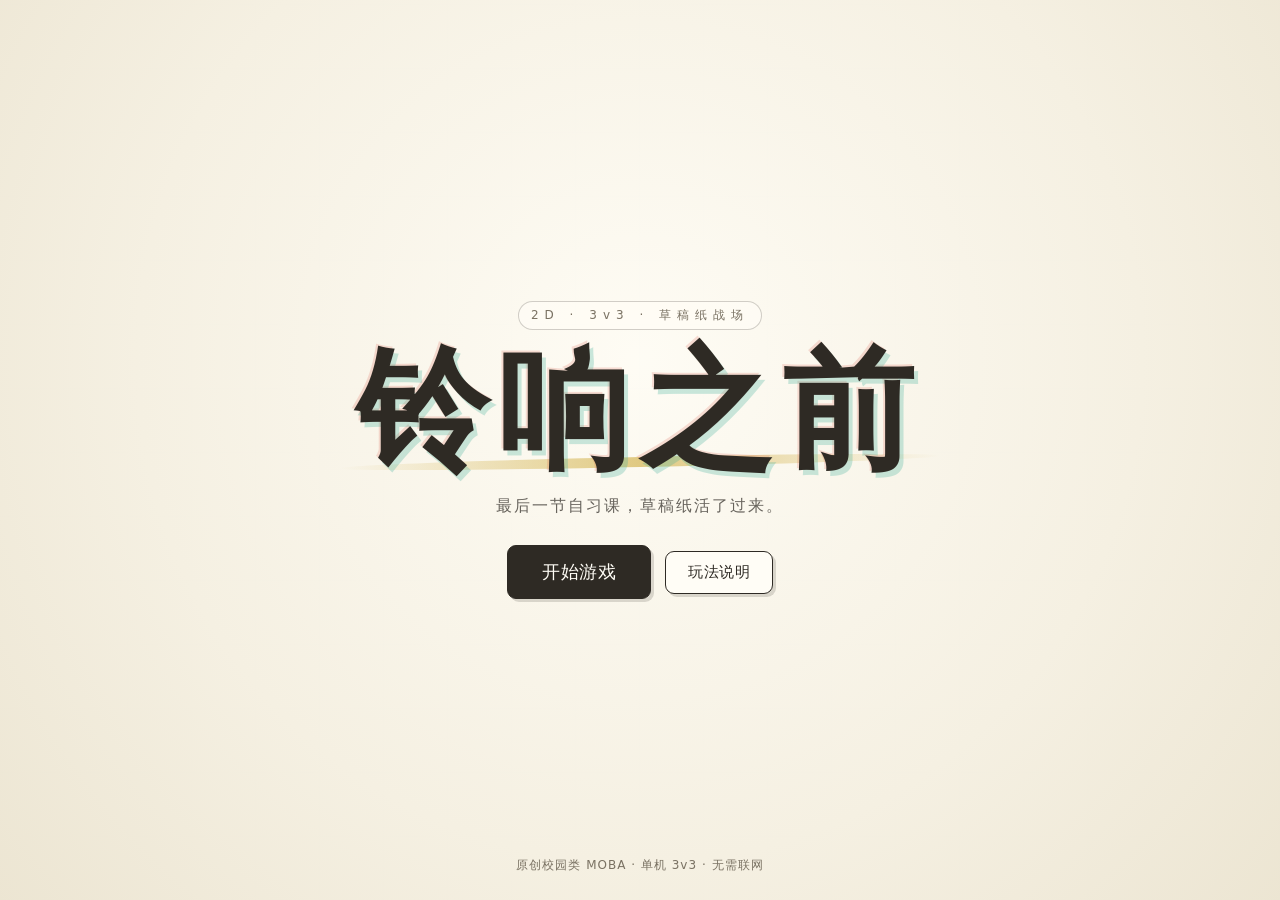
==== lingxiang/index.html @ dddf5063 "Add files via upload" ====
<!doctype html>
<html lang="zh-CN">
<head>
  <meta charset="UTF-8" />
  <meta name="viewport" content="width=device-width, initial-scale=1.0, maximum-scale=1.0, user-scalable=no, viewport-fit=cover" />
  <meta name="theme-color" content="#f5f0e2" />
  <meta name="apple-mobile-web-app-capable" content="yes" />
  <title>铃响之前 · 校园 3v3</title>
  <style>
:root {
  --ink: #2e2a24;
  --ink-soft: rgba(46, 42, 36, 0.72);
  --paper: #f5f0e2;
  --paper-2: #fffdf6;
  --paper-3: #ece5d2;
  --teal: #3faf9b;
  --teal-deep: #247a6c;
  --red: #d94f3d;
  --red-deep: #a93627;
  --gold: #c9a227;
  --muted: #7a7263;
  --line: rgba(46, 42, 36, 0.22);
  --shadow: 4px 4px 0 rgba(46, 42, 36, 0.14);
  --font: "PingFang SC", "Hiragino Sans GB", "Noto Sans SC", "Microsoft YaHei", system-ui, sans-serif;
  --serif: "Songti SC", "STSong", "Noto Serif SC", serif;
}

* { box-sizing: border-box; }

html, body {
  margin: 0;
  padding: 0;
  width: 100%;
  height: 100%;
  height: 100dvh;
  overflow: hidden;
  font-family: var(--font);
  color: var(--ink);
  background: #d9d0ba;
  -webkit-font-smoothing: antialiased;
  user-select: none;
}

#app { position: relative; width: 100%; height: 100%; height: 100dvh; overflow: hidden; }

#game {
  position: absolute;
  inset: 0;
  width: 100%;
  height: 100%;
  display: block;
  cursor: crosshair;
  background: var(--paper);
}

.hidden { display: none !important; }

/* ============================ 通用组件 ============================ */
.btn {
  font-family: inherit;
  font-size: 15px;
  color: var(--ink);
  background: var(--paper-2);
  border: 1.6px solid var(--ink);
  border-radius: 9px;
  padding: 11px 22px;
  cursor: pointer;
  box-shadow: 3px 3px 0 rgba(46, 42, 36, 0.16);
  transition: transform .08s ease, box-shadow .08s ease, background .12s ease;
  letter-spacing: .5px;
}
.btn:hover { transform: translate(-1px, -1px); box-shadow: 5px 5px 0 rgba(46, 42, 36, 0.16); }
.btn:active { transform: translate(2px, 2px); box-shadow: 1px 1px 0 rgba(46, 42, 36, 0.16); }
.btn.primary { background: var(--ink); color: #fffdf6; border-color: var(--ink); }
.btn.primary:hover { background: #403a31; }
.btn.big { font-size: 18px; padding: 14px 34px; }
.btn.ghost { background: transparent; box-shadow: none; }
.btn:disabled { opacity: .4; cursor: not-allowed; transform: none; }

.screen {
  position: absolute;
  inset: 0;
  display: flex;
  flex-direction: column;
  align-items: center;
  justify-content: center;
  gap: 18px;
  padding: 40px;
  background:
    radial-gradient(circle at 50% 40%, rgba(255, 253, 246, .92), rgba(245, 240, 226, .96) 60%, rgba(236, 229, 210, .98)),
    repeating-linear-gradient(0deg, transparent 0 63px, rgba(120, 160, 190, .10) 63px 64px),
    repeating-linear-gradient(90deg, transparent 0 63px, rgba(120, 160, 190, .10) 63px 64px);
  z-index: 20;
  overflow: auto;
}

/* ============================ 标题 ============================ */
#screen-title { gap: 10px; }
.title-mark {
  font-size: 12px;
  letter-spacing: 6px;
  color: var(--muted);
  border: 1px solid var(--line);
  padding: 5px 12px;
  border-radius: 99px;
  background: rgba(255, 253, 246, .7);
}
.logo {
  font-family: var(--serif);
  font-size: clamp(64px, 11vw, 132px);
  font-weight: 900;
  letter-spacing: 10px;
  margin: 6px 0 0;
  line-height: 1;
  color: var(--ink);
  text-shadow: 4px 5px 0 rgba(63, 175, 155, .28), -2px -2px 0 rgba(217, 79, 61, .18);
  position: relative;
}
.logo::after {
  content: "";
  position: absolute;
  left: -3%;
  right: -3%;
  bottom: 8%;
  height: 10px;
  background: linear-gradient(90deg, transparent, rgba(201, 162, 39, .55), transparent);
  transform: rotate(-1.2deg);
  z-index: -1;
  border-radius: 50%;
}
.tagline { font-size: 16px; color: var(--ink-soft); letter-spacing: 2px; margin: 8px 0 18px; }
.menu-buttons { display: flex; gap: 14px; align-items: center; }
.title-foot { position: absolute; bottom: 26px; font-size: 12px; color: var(--muted); letter-spacing: 1px; }

/* ============================ 选边 ============================ */
.screen-head { text-align: center; max-width: 760px; }
.screen-head h2 { font-family: var(--serif); font-size: 40px; margin: 6px 0 6px; letter-spacing: 3px; }
.screen-head .sub { color: var(--ink-soft); font-size: 14px; margin: 0; }
.step { font-size: 12px; letter-spacing: 3px; color: var(--muted); }

.side-grid { display: grid; grid-template-columns: 1fr 1fr; gap: 22px; width: min(980px, 92vw); margin-top: 8px; }
.side-card {
  position: relative;
  text-align: left;
  font-family: inherit;
  color: var(--ink);
  background: var(--paper-2);
  border: 1.8px solid var(--ink);
  border-radius: 14px;
  padding: 24px 26px 20px;
  cursor: pointer;
  box-shadow: var(--shadow);
  transition: transform .12s ease, box-shadow .12s ease;
  overflow: hidden;
}
.side-card::before {
  content: "";
  position: absolute;
  inset: 0 auto 0 0;
  width: 8px;
  background: var(--teal);
}
.side-card.teacher::before { background: var(--red); }
.side-card:hover { transform: translateY(-4px); box-shadow: 7px 9px 0 rgba(46, 42, 36, .14); }
.side-badge { font-size: 11px; letter-spacing: 3px; color: var(--muted); }
.side-card h3 { font-family: var(--serif); font-size: 38px; margin: 6px 0 2px; }
.side-motto { font-size: 15px; color: var(--ink-soft); margin: 2px 0 10px; font-style: italic; }
.side-desc { font-size: 13px; color: var(--ink-soft); margin: 0 0 12px; line-height: 1.7; }
.side-roster { display: flex; flex-wrap: wrap; gap: 6px; margin-bottom: 14px; }
.roster-chip {
  font-size: 12px;
  padding: 3px 9px;
  border: 1px solid var(--line);
  border-radius: 99px;
  background: var(--paper);
  color: var(--ink-soft);
}
.side-go { font-size: 13px; font-weight: 700; color: var(--teal-deep); letter-spacing: 1px; }
.teacher .side-go { color: var(--red-deep); }
.back { margin-top: 6px; }

/* ============================ 选人 ============================ */
.hero-grid {
  display: grid;
  grid-template-columns: repeat(3, 1fr);
  gap: 14px;
  width: min(1040px, 94vw);
}
.hero-card {
  position: relative;
  text-align: left;
  font-family: inherit;
  background: var(--paper-2);
  border: 1.6px solid var(--ink);
  border-radius: 12px;
  padding: 14px 16px 12px;
  cursor: pointer;
  box-shadow: 3px 3px 0 rgba(46, 42, 36, .12);
  transition: transform .1s ease, box-shadow .1s ease, background .1s ease;
  min-height: 132px;
  display: flex;
  flex-direction: column;
  gap: 4px;
}
.hero-card:hover { transform: translateY(-3px); box-shadow: 5px 6px 0 rgba(46, 42, 36, .14); }
.hero-card.selected {
  background: #fff8e4;
  border-color: var(--ink);
  box-shadow: 0 0 0 3px var(--gold), 4px 5px 0 rgba(46, 42, 36, .16);
}
.hero-card .hc-top { display: flex; align-items: baseline; justify-content: space-between; gap: 8px; }
.hero-card .hc-name { font-family: var(--serif); font-size: 26px; font-weight: 800; letter-spacing: 2px; }
.hero-card .hc-role { font-size: 11px; padding: 2px 8px; border-radius: 99px; border: 1px solid var(--line); color: var(--muted); white-space: nowrap; }
.hero-card .hc-desc { font-size: 12px; color: var(--ink-soft); line-height: 1.55; margin-top: 2px; }
.hero-card .hc-foot { margin-top: auto; display: flex; justify-content: space-between; font-size: 11px; color: var(--muted); }
.hero-card .stars { color: var(--gold); letter-spacing: 1px; }
.hero-card.student::after, .hero-card.teacher::after {
  content: "";
  position: absolute;
  top: 0;
  bottom: 0;
  right: 0;
  width: 5px;
  border-radius: 0 10px 10px 0;
  background: var(--teal);
  opacity: .75;
}
.hero-card.teacher::after { background: var(--red); }
.hero-foot { display: flex; align-items: center; gap: 16px; margin-top: 4px; }
.hero-foot .btn.primary { min-width: 180px; }

/* ============================ 结算 ============================ */
.result-stamp {
  font-family: var(--serif);
  font-size: 46px;
  font-weight: 900;
  color: var(--red);
  border: 5px solid var(--red);
  border-radius: 10px;
  padding: 10px 26px;
  transform: rotate(-7deg);
  letter-spacing: 8px;
  opacity: .9;
  box-shadow: inset 0 0 0 2px rgba(217, 79, 61, .25);
}
#result-title { font-family: var(--serif); font-size: 44px; margin: 0; letter-spacing: 6px; }
#result-sub { color: var(--ink-soft); margin: 0; }
.result-stats {
  display: grid;
  grid-template-columns: repeat(4, minmax(110px, 1fr));
  gap: 12px;
  width: min(720px, 92vw);
  margin: 8px 0 6px;
}
.rs-item {
  background: var(--paper-2);
  border: 1.4px solid var(--line);
  border-radius: 10px;
  padding: 10px 12px;
  text-align: center;
}
.rs-item .v { font-size: 24px; font-weight: 800; }
.rs-item .k { font-size: 11px; color: var(--muted); letter-spacing: 1px; }

/* ============================ HUD ============================ */
#hud { position: absolute; inset: 0; z-index: 10; pointer-events: none; }

#topbar {
  position: absolute;
  top: 0;
  left: 50%;
  transform: translateX(-50%);
  display: flex;
  align-items: center;
  gap: 18px;
  padding: 7px 22px 8px;
  background: rgba(255, 253, 246, .92);
  border: 1.5px solid var(--ink);
  border-top: none;
  border-radius: 0 0 14px 14px;
  box-shadow: 0 3px 0 rgba(46, 42, 36, .12);
  backdrop-filter: blur(3px);
}
.team-score { display: flex; align-items: center; gap: 8px; font-size: 13px; color: var(--ink-soft); }
.team-score b { font-size: 22px; color: var(--ink); font-variant-numeric: tabular-nums; }
.team-score .dot { width: 10px; height: 10px; border-radius: 50%; background: var(--teal); border: 1.5px solid var(--ink); }
.team-score.teacher .dot { background: var(--red); border-radius: 2px; }
.team-score .label { letter-spacing: 1px; }
#clock { font-family: var(--serif); font-size: 20px; font-weight: 800; letter-spacing: 1px; font-variant-numeric: tabular-nums; }

#killfeed {
  position: absolute;
  top: 64px;
  right: 16px;
  display: flex;
  flex-direction: column;
  align-items: flex-end;
  gap: 5px;
  max-width: 360px;
}
.kf {
  font-size: 12px;
  background: rgba(255, 253, 246, .92);
  border: 1px solid var(--line);
  border-radius: 6px;
  padding: 4px 9px;
  box-shadow: 2px 2px 0 rgba(46, 42, 36, .08);
  animation: kf-in .18s ease;
}
.kf .s { color: var(--teal-deep); font-weight: 700; }
.kf .t { color: var(--red-deep); font-weight: 700; }
@keyframes kf-in { from { transform: translateX(14px); opacity: 0; } to { transform: none; opacity: 1; } }

#minimap-wrap {
  position: absolute;
  right: 16px;
  bottom: 16px;
  width: 240px;
  background: rgba(255, 253, 246, .9);
  border: 1.5px solid var(--ink);
  border-radius: 10px;
  padding: 6px;
  box-shadow: var(--shadow);
}
#minimap { width: 100%; height: auto; display: block; border-radius: 6px; background: #efe8d5; }
.minimap-title { text-align: center; font-size: 10px; letter-spacing: 2px; color: var(--muted); margin-top: 4px; }

#hero-panel {
  position: absolute;
  left: 50%;
  bottom: 14px;
  transform: translateX(-50%);
  display: flex;
  align-items: center;
  gap: 14px;
  padding: 10px 16px 10px 10px;
  background: rgba(255, 253, 246, .94);
  border: 1.5px solid var(--ink);
  border-radius: 14px;
  box-shadow: var(--shadow);
  backdrop-filter: blur(3px);
}
#portrait {
  width: 66px;
  height: 66px;
  border-radius: 50%;
  border: 2px solid var(--ink);
  background: var(--paper-3);
  overflow: hidden;
  flex: none;
  position: relative;
}
#portrait .portrait-face { position: absolute; inset: 0; display: grid; place-items: center; font-family: var(--serif); font-size: 28px; font-weight: 900; color: var(--ink-soft); }
#bars { width: 210px; display: flex; flex-direction: column; gap: 4px; }
.bar { position: relative; height: 14px; border-radius: 4px; background: #e2dac4; border: 1px solid rgba(46, 42, 36, .35); overflow: hidden; }
.bar.hp { height: 17px; }
.bar .fill { position: absolute; inset: 0; width: 100%; transform-origin: left; border-radius: 3px; transition: width .12s linear; }
.bar.hp .fill { background: linear-gradient(180deg, #5ec46a, #33964a); }
.bar.mp .fill { background: linear-gradient(180deg, #5b9fe0, #2f6fb3); }
.bar.xp { height: 5px; background: #e2dac4; }
.bar.xp .fill { background: var(--gold); }
.bar span { position: absolute; inset: 0; display: grid; place-items: center; font-size: 10px; color: #fff; text-shadow: 0 1px 1px rgba(0, 0, 0, .55); font-variant-numeric: tabular-nums; }
#hero-meta { display: flex; justify-content: space-between; font-size: 11px; color: var(--muted); margin-top: 1px; }
#hero-meta #hero-level { color: var(--ink); font-weight: 800; }
#hero-meta #hero-gold { color: var(--gold); font-weight: 800; }

#skills { display: flex; gap: 7px; }
.skill {
  position: relative;
  width: 58px;
  height: 58px;
  border-radius: 9px;
  border: 1.5px solid var(--ink);
  background: var(--paper);
  display: flex;
  flex-direction: column;
  align-items: center;
  justify-content: center;
  overflow: hidden;
  flex: none;
}
.skill .key {
  position: absolute;
  top: 2px;
  left: 5px;
  font-size: 10px;
  font-weight: 800;
  color: var(--muted);
  letter-spacing: .5px;
}
.skill .name { font-size: 11px; line-height: 1.2; text-align: center; padding: 10px 3px 2px; color: var(--ink); }
.skill .cd {
  position: absolute;
  inset: 0;
  display: none;
  align-items: center;
  justify-content: center;
  background: rgba(30, 28, 24, .62);
  color: #fff;
  font-size: 19px;
  font-weight: 800;
  font-variant-numeric: tabular-nums;
}
.skill.on-cd .cd { display: flex; }
.skill.no-mana { filter: saturate(.35) brightness(.92); }
.skill.locked { opacity: .55; }
.skill.locked .cd { display: flex; background: rgba(46, 42, 36, .40); font-size: 12px; letter-spacing: 1px; }
.skill.passive { width: 46px; background: #f3ecd8; }
.skill.passive .name { font-size: 10px; }
.skill.ready-flash { animation: flash .35s ease; }
@keyframes flash { 0% { box-shadow: 0 0 0 0 rgba(201, 162, 39, .9); } 100% { box-shadow: 0 0 0 10px rgba(201, 162, 39, 0); } }

#hint {
  position: absolute;
  left: 16px;
  bottom: 16px;
  font-size: 11px;
  color: var(--ink-soft);
  background: rgba(255, 253, 246, .72);
  padding: 5px 10px;
  border-radius: 6px;
  border: 1px solid var(--line);
  pointer-events: none;
}
#lowhp {
  position: absolute;
  inset: 0;
  pointer-events: none;
  opacity: 0;
  background: radial-gradient(ellipse at center, transparent 45%, rgba(180, 30, 20, .38) 100%);
  transition: opacity .18s ease;
}
#respawn-tip {
  position: absolute;
  left: 50%;
  top: 42%;
  transform: translate(-50%, -50%);
  font-family: var(--serif);
  font-size: 26px;
  color: #fff;
  text-shadow: 0 2px 8px rgba(0, 0, 0, .6);
  letter-spacing: 2px;
  display: none;
}

/* ============================ 弹窗 ============================ */
.modal {
  position: absolute;
  inset: 0;
  z-index: 40;
  display: flex;
  align-items: center;
  justify-content: center;
  background: rgba(30, 28, 24, .42);
  backdrop-filter: blur(2px);
  padding: 24px;
}
.sheet {
  width: min(430px, 92vw);
  background: var(--paper-2);
  border: 1.8px solid var(--ink);
  border-radius: 14px;
  box-shadow: 8px 10px 0 rgba(0, 0, 0, .18);
  padding: 24px 26px;
  text-align: center;
}
.sheet.wide { width: min(720px, 94vw); text-align: left; }
.sheet h3 { font-family: var(--serif); font-size: 26px; margin: 0 0 14px; letter-spacing: 3px; }
.pause-buttons { display: flex; flex-direction: column; gap: 10px; margin-bottom: 16px; }
.volume { display: flex; align-items: center; gap: 10px; font-size: 13px; color: var(--ink-soft); justify-content: center; }
.volume input { accent-color: var(--ink); }
.tiny { font-size: 11px; color: var(--muted); }

#board-content table { width: 100%; border-collapse: collapse; font-size: 13px; }
#board-content th { font-size: 11px; color: var(--muted); text-align: left; padding: 6px 8px; border-bottom: 1.5px solid var(--ink); letter-spacing: 1px; }
#board-content td { padding: 7px 8px; border-bottom: 1px solid var(--line); }
#board-content tr.student td:first-child { color: var(--teal-deep); font-weight: 700; }
#board-content tr.teacher td:first-child { color: var(--red-deep); font-weight: 700; }
#board-content .team-row th { padding-top: 14px; }

.howto-grid { display: grid; grid-template-columns: 1fr 1fr; gap: 24px; margin-bottom: 18px; }
.howto-grid h4 { margin: 0 0 8px; font-size: 14px; letter-spacing: 1px; }
.howto-grid ul { margin: 0; padding-left: 18px; font-size: 13px; line-height: 1.9; color: var(--ink-soft); }
#howto-close, #btn-howto-close { margin-top: 6px; }

#toast {
  position: absolute;
  top: 78px;
  left: 50%;
  transform: translateX(-50%);
  z-index: 50;
  background: rgba(46, 42, 36, .92);
  color: #fff8e8;
  font-size: 13px;
  padding: 8px 18px;
  border-radius: 99px;
  letter-spacing: 1px;
  animation: toast-in .2s ease;
}
@keyframes toast-in { from { opacity: 0; transform: translate(-50%, -8px); } to { opacity: 1; transform: translate(-50%, 0); } }

#selftest-out {
  position: absolute;
  left: 8px;
  top: 8px;
  z-index: 99;
  background: #fff;
  color: #111;
  padding: 8px;
  font-size: 11px;
  max-width: 90vw;
}

@media (max-width: 900px) {
  .hero-grid { grid-template-columns: repeat(2, 1fr); }
  .side-grid { grid-template-columns: 1fr; }
  #minimap-wrap { width: 170px; }
  #hero-panel { transform: translateX(-50%) scale(.9); transform-origin: bottom center; }
  #hint { display: none; }
  .howto-grid { grid-template-columns: 1fr; }
}

/* ============================ 装备栏 / 小卖部 ============================ */
#items { display: flex; gap: 4px; }
.item-slot {
  position: relative;
  width: 31px;
  height: 31px;
  border-radius: 7px;
  border: 1.4px solid var(--line);
  background: #efe8d5;
  display: flex;
  align-items: center;
  justify-content: center;
  font-size: 11px;
  font-weight: 900;
  color: var(--ink);
  pointer-events: auto;
  cursor: pointer;
  overflow: hidden;
  flex: none;
}
.item-slot.empty { opacity: .38; cursor: default; }
.item-slot .short { position: relative; z-index: 1; }
.item-slot .cd {
  position: absolute; inset: 0; display: none; align-items: center; justify-content: center;
  background: rgba(30, 28, 24, .62); color: #fff; font-size: 12px; font-weight: 800;
}
.item-slot.on-cd .cd { display: flex; }
.hud-shop {
  pointer-events: auto;
  font-family: inherit;
  font-size: 11px;
  letter-spacing: 1px;
  padding: 6px 9px;
  border: 1.4px solid var(--ink);
  border-radius: 8px;
  background: var(--paper-2);
  color: var(--ink);
  cursor: pointer;
  box-shadow: 2px 2px 0 rgba(46, 42, 36, .12);
  flex: none;
}
.hud-shop:hover { background: #fff6dc; }

.sheet.wide.shop-sheet { width: min(880px, 94vw); max-height: 88vh; overflow: auto; }
.shop-head { display: flex; align-items: center; justify-content: space-between; gap: 14px; }
.shop-head h3 { margin: 0; }
.shop-gold { font-size: 12px; color: var(--muted); letter-spacing: 1px; }
.shop-gold b { color: var(--gold); font-size: 22px; margin-left: 6px; font-variant-numeric: tabular-nums; }
.shop-grid { display: grid; grid-template-columns: repeat(4, 1fr); gap: 10px; margin: 14px 0 18px; }
.shop-item {
  font-family: inherit; color: var(--ink); text-align: left;
  background: var(--paper); border: 1.4px solid var(--line); border-radius: 10px;
  padding: 9px 10px; cursor: pointer;
  display: grid; grid-template-columns: auto 1fr auto; gap: 7px; align-items: center;
  transition: transform .08s ease, border-color .08s ease;
}
.shop-item:hover { border-color: var(--ink); transform: translateY(-1px); }
.shop-item.disabled { opacity: .42; cursor: not-allowed; transform: none; }
.si-icon {
  width: 28px; height: 28px; border-radius: 7px; display: grid; place-items: center;
  font-size: 11px; font-weight: 900; border: 1px solid rgba(46, 42, 36, .45);
}
.si-name { font-size: 13px; font-weight: 800; }
.si-price { font-size: 12px; font-weight: 800; color: var(--gold); }
.si-desc { grid-column: 1 / -1; font-size: 11px; color: var(--muted); line-height: 1.45; }
.shop-owned-title { margin: 4px 0 8px; font-size: 14px; letter-spacing: 1px; }
.shop-owned { display: flex; flex-wrap: wrap; gap: 8px; min-height: 40px; }
.owned-item {
  font-family: inherit; font-size: 12px; color: var(--ink); cursor: pointer;
  background: var(--paper-2); border: 1.3px solid var(--line); border-radius: 8px;
  padding: 6px 9px; display: flex; gap: 8px; align-items: center;
}
.owned-item:hover { border-color: var(--red); }
.owned-item span { font-size: 11px; color: var(--muted); }

@media (max-width: 1180px) {
  #items { display: none; }
  .shop-grid { grid-template-columns: repeat(2, 1fr); }
}

/* ===================== 铃声 / 随堂测验 ===================== */
#bell-hud {
  position: fixed;
  left: 50%;
  top: 46px;
  transform: translateX(-50%);
  z-index: 40;
  display: flex;
  align-items: center;
  gap: 6px;
  padding: 4px 12px;
  border: 1.5px solid rgba(46, 42, 36, 0.42);
  border-radius: 999px;
  background: rgba(249, 246, 236, 0.92);
  color: #4a4238;
  font-size: 12px;
  font-weight: 700;
  letter-spacing: 0.02em;
  box-shadow: 0 2px 0 rgba(46, 42, 36, 0.12);
  pointer-events: none;
}
#bell-hud .b-icon { font-size: 13px; line-height: 1; }
#bell-hud.active { border-color: rgba(63, 175, 155, 0.8); color: #247a6c; }
#bell-hud.urgent { border-color: rgba(201, 162, 39, 0.9); color: #8a6a12; animation: bellPulse 0.9s ease-in-out infinite; }
@keyframes bellPulse {
  0%, 100% { transform: translateX(-50%) scale(1); }
  50% { transform: translateX(-50%) scale(1.06); }
}

#announce {
  position: fixed;
  left: 50%;
  top: 16%;
  z-index: 45;
  padding: 8px 28px;
  border: 2px solid rgba(46, 42, 36, 0.5);
  border-radius: 10px;
  background: rgba(249, 246, 236, 0.9);
  color: #2e2a24;
  font-size: 34px;
  font-weight: 800;
  letter-spacing: 0.04em;
  white-space: nowrap;
  pointer-events: none;
  opacity: 0;
  transform: translate(-50%, -16px) rotate(-1deg);
  text-shadow: 0 2px 0 rgba(249, 246, 236, 0.9);
}
#announce.show { animation: announceIn 2.9s ease both; }
@keyframes announceIn {
  0% { opacity: 0; transform: translate(-50%, -26px) rotate(-1.5deg) scale(0.94); }
  10% { opacity: 1; transform: translate(-50%, 0) rotate(-1deg) scale(1); }
  78% { opacity: 1; transform: translate(-50%, 0) rotate(-1deg) scale(1); }
  100% { opacity: 0; transform: translate(-50%, -10px) rotate(-0.5deg) scale(1.01); }
}
@media (max-width: 900px) {
  #announce { font-size: 24px; padding: 6px 18px; }
  #bell-hud { top: 42px; font-size: 11px; }
}

/* ===================== 移动端 / 触屏 ===================== */
html, body {
  overscroll-behavior: none;
  -webkit-text-size-adjust: 100%;
}
#app { touch-action: none; }
canvas { touch-action: none; -webkit-tap-highlight-color: transparent; }
.screen, .sheet { touch-action: pan-y; }
body.mobile { user-select: none; -webkit-user-select: none; }

#touch-controls { display: none; position: absolute; inset: 0; pointer-events: none; z-index: 30; }
body.mobile #touch-controls { display: block; }

#joystick {
  position: absolute;
  left: calc(env(safe-area-inset-left, 0px) + 16px);
  bottom: calc(env(safe-area-inset-bottom, 0px) + 16px);
  width: 124px;
  height: 124px;
  border-radius: 50%;
  border: 2px solid rgba(46, 42, 36, .42);
  background: rgba(249, 246, 236, .28);
  box-shadow: inset 0 0 0 8px rgba(249, 246, 236, .18);
  pointer-events: auto;
  touch-action: none;
}
#joystick-knob {
  position: absolute;
  left: 50%;
  top: 50%;
  width: 54px;
  height: 54px;
  margin: -27px 0 0 -27px;
  border-radius: 50%;
  border: 2px solid rgba(46, 42, 36, .55);
  background: rgba(255, 253, 246, .82);
  box-shadow: 0 3px 0 rgba(46, 42, 36, .15);
  transition: transform .04s linear;
}

#touch-skills {
  position: absolute;
  right: calc(env(safe-area-inset-right, 0px) + 14px);
  bottom: calc(env(safe-area-inset-bottom, 0px) + 14px);
  display: grid;
  grid-template-columns: repeat(2, 64px);
  gap: 8px;
  pointer-events: none;
}
.tskill {
  position: relative;
  width: 64px;
  height: 64px;
  border-radius: 12px;
  border: 2px solid rgba(46, 42, 36, .62);
  background: rgba(255, 253, 246, .9);
  color: var(--ink);
  font-family: inherit;
  display: flex;
  flex-direction: column;
  align-items: center;
  justify-content: center;
  gap: 1px;
  padding: 0;
  pointer-events: auto;
  touch-action: none;
  box-shadow: 0 3px 0 rgba(46, 42, 36, .14);
}
.tskill:active { transform: translateY(2px); box-shadow: 0 1px 0 rgba(46, 42, 36, .14); }
.tskill .tkey {
  position: absolute;
  top: 3px;
  left: 6px;
  font-size: 10px;
  font-weight: 800;
  color: var(--muted);
}
.tskill .tname {
  font-size: 11px;
  font-weight: 800;
  letter-spacing: .02em;
  max-width: 56px;
  overflow: hidden;
  white-space: nowrap;
  text-overflow: ellipsis;
}
.tskill .tcd {
  position: absolute;
  inset: 0;
  display: none;
  align-items: center;
  justify-content: center;
  border-radius: 10px;
  background: rgba(46, 42, 36, .58);
  color: #fff8e8;
  font-size: 15px;
  font-weight: 800;
  font-variant-numeric: tabular-nums;
}
.tskill.cooling .tcd { display: flex; }
.tskill.locked { opacity: .35; }

#touch-actions {
  position: absolute;
  right: calc(env(safe-area-inset-right, 0px) + 14px);
  bottom: calc(env(safe-area-inset-bottom, 0px) + 162px);
  display: flex;
  flex-direction: row;
  gap: 6px;
  pointer-events: none;
}
.touch-btn {
  min-width: 48px;
  height: 32px;
  padding: 0 9px;
  border: 1.6px solid rgba(46, 42, 36, .55);
  border-radius: 9px;
  background: rgba(255, 253, 246, .9);
  color: var(--ink);
  font-family: inherit;
  font-size: 11px;
  font-weight: 700;
  letter-spacing: .04em;
  pointer-events: auto;
  touch-action: manipulation;
  box-shadow: 0 2px 0 rgba(46, 42, 36, .12);
}
.touch-btn:active { transform: translateY(1px); box-shadow: none; }
.touch-btn:disabled { opacity: .35; }

#rotate-hint {
  display: none;
  position: absolute;
  left: 50%;
  bottom: calc(env(safe-area-inset-bottom, 0px) + 4px);
  transform: translateX(-50%);
  font-size: 10px;
  color: rgba(46, 42, 36, .6);
  letter-spacing: 1px;
  white-space: nowrap;
  pointer-events: none;
}

/* 触屏 HUD 重排 */
body.mobile #topbar {
  top: env(safe-area-inset-top, 0px);
  gap: 8px;
  padding: 4px 12px 5px;
  border-radius: 0 0 10px 10px;
}
body.mobile .team-score { gap: 4px; font-size: 10px; }
body.mobile .team-score .label { display: none; }
body.mobile .team-score b { font-size: 17px; }
body.mobile .team-score .dot { width: 7px; height: 7px; }
body.mobile #clock { font-size: 16px; }

body.mobile #bell-hud {
  top: calc(env(safe-area-inset-top, 0px) + 34px);
  font-size: 10px;
  padding: 3px 9px;
}

body.mobile #hero-panel {
  left: calc(env(safe-area-inset-left, 0px) + 8px);
  top: calc(env(safe-area-inset-top, 0px) + 56px);
  bottom: auto;
  transform: none;
  width: 182px;
  gap: 0;
  padding: 6px 8px;
  border-radius: 10px;
}
body.mobile #portrait,
body.mobile #skills,
body.mobile #items,
body.mobile #btn-shop {
  display: none;
}
body.mobile #bars { width: 100%; gap: 3px; }
body.mobile .bar { height: 10px; }
body.mobile .bar.hp { height: 14px; }
body.mobile .bar.xp { height: 3px; }
body.mobile .bar span { font-size: 8px; }
body.mobile #hero-meta { font-size: 9px; margin-top: 0; }
body.mobile #hero-kda { display: none; }

body.mobile #minimap-wrap {
  top: calc(env(safe-area-inset-top, 0px) + 64px);
  right: calc(env(safe-area-inset-right, 0px) + 8px);
  bottom: auto;
  width: 104px;
  padding: 3px;
  border-radius: 8px;
}
body.mobile .minimap-title { display: none; }

body.mobile #killfeed {
  top: calc(env(safe-area-inset-top, 0px) + 120px);
  left: calc(env(safe-area-inset-left, 0px) + 8px);
  right: auto;
  align-items: flex-start;
  max-width: 190px;
}
body.mobile .kf { font-size: 9px; padding: 3px 6px; }

body.mobile #hint { display: none; }
body.mobile #announce { top: 12%; font-size: 22px; padding: 6px 14px; white-space: normal; max-width: 92vw; text-align: center; line-height: 1.25; }

body.mobile #lowhp { background: radial-gradient(ellipse at center, transparent 42%, rgba(180, 30, 20, .42) 100%); }
body.mobile #respawn-tip { font-size: 12px; }

@media (max-width: 620px) {
  #joystick { width: 106px; height: 106px; }
  #joystick-knob { width: 46px; height: 46px; margin: -23px 0 0 -23px; }
  #touch-skills { grid-template-columns: repeat(2, 58px); gap: 7px; }
  .tskill { width: 58px; height: 58px; border-radius: 10px; }
  .tskill .tname { font-size: 10px; max-width: 50px; }
  #touch-actions { bottom: calc(env(safe-area-inset-bottom, 0px) + 146px); }
  body.mobile #hero-panel { width: 158px; }
  body.mobile #killfeed { display: none; }
  body.mobile #minimap-wrap { width: 92px; }
  body.mobile #announce { font-size: 18px; }
  #rotate-hint { display: none; }
}

@media (max-height: 430px) {
  #joystick { width: 104px; height: 104px; bottom: calc(env(safe-area-inset-bottom, 0px) + 10px); }
  #joystick-knob { width: 44px; height: 44px; margin: -22px 0 0 -22px; }
  #touch-skills { grid-template-columns: repeat(2, 58px); gap: 6px; bottom: calc(env(safe-area-inset-bottom, 0px) + 8px); }
  .tskill { width: 58px; height: 58px; }
  #touch-actions { bottom: calc(env(safe-area-inset-bottom, 0px) + 140px); }
  body.mobile #hero-panel { top: calc(env(safe-area-inset-top, 0px) + 48px); }
  body.mobile #minimap-wrap { top: calc(env(safe-area-inset-top, 0px) + 54px); width: 96px; }
}

/* 触屏下弹窗 / 选人 / 商店 */
@media (max-width: 900px) {
  .screen { padding: 12px; }
  .sheet { width: min(560px, 94vw); max-height: 92dvh; overflow: auto; padding: 18px 16px; }
  .sheet.wide { width: 94vw; }
  .sheet h3 { font-size: 21px; margin-bottom: 10px; }
  .hero-grid { gap: 8px; }
  .hero-card { padding: 9px 10px; }
  .shop-grid { gap: 8px; }
  .shop-item { padding: 7px 8px; }
  .howto-grid { grid-template-columns: 1fr; gap: 12px; }
  #result-stats { grid-template-columns: repeat(2, 1fr); gap: 8px; }
  .rs-item .v { font-size: 19px; }
  #board-content table { font-size: 11px; }
  #board-content th, #board-content td { padding: 5px 4px; }
}

</style>
</head>
<body>
<div id="app">
  <canvas id="game"></canvas>

  <!-- ===================== 对局 HUD ===================== -->
  <div id="hud" class="hidden">
    <div id="topbar">
      <div class="team-score student"><span class="dot"></span><b id="score-student">0</b><span class="label">涂鸦同盟</span></div>
      <div id="clock">00:00</div>
      <div class="team-score teacher"><span class="label">红笔联盟</span><b id="score-teacher">0</b><span class="dot"></span></div>
    </div>

    <div id="bell-hud"><span class="b-icon">🔔</span><span id="bell-text">--:--</span></div>
    <div id="announce"></div>

    <div id="killfeed"></div>

    <div id="minimap-wrap">
      <canvas id="minimap" width="240" height="180"></canvas>
      <div class="minimap-title">草稿纸战场</div>
    </div>

    <div id="hero-panel">
      <div id="portrait"><div class="portrait-face"></div></div>
      <div id="bars">
        <div class="bar hp"><div id="hp-fill" class="fill"></div><span id="hp-text">0 / 0</span></div>
        <div class="bar mp"><div id="mp-fill" class="fill"></div><span id="mp-text">0 / 0</span></div>
        <div class="bar xp"><div id="xp-fill" class="fill"></div></div>
        <div id="hero-meta">
          <span id="hero-level">Lv.1</span>
          <span id="hero-gold">600</span>
          <span id="hero-kda">0 / 0 / 0</span>
        </div>
      </div>
      <div id="skills">
        <div class="skill passive" data-slot="p"><span class="key">被动</span><span class="name">—</span></div>
        <div class="skill" data-slot="q"><span class="key">J</span><span class="name">—</span><span class="cd"></span></div>
        <div class="skill" data-slot="e"><span class="key">K</span><span class="name">—</span><span class="cd"></span></div>
        <div class="skill" data-slot="r"><span class="key">L</span><span class="name">—</span><span class="cd"></span></div>
        <div class="skill" data-slot="t"><span class="key">U</span><span class="name">—</span><span class="cd"></span></div>
      </div>
      <div id="items"></div>
      <button id="btn-shop" class="hud-shop" title="商店（P）">商店</button>
    </div>

    <div id="hint">WASD 移动 · 普攻自动 · 左键锁定 · J/K/L/U 技能 · 1-6 装备 · B 回城 · P 商店 · Tab 记分板</div>

    <div id="touch-controls">
      <div id="joystick" aria-label="移动摇杆">
        <div id="joystick-knob"></div>
      </div>
      <div id="touch-skills">
        <button class="tskill" data-slot="q"><span class="tkey">J</span><span class="tname">—</span><span class="tcd"></span></button>
        <button class="tskill" data-slot="e"><span class="tkey">K</span><span class="tname">—</span><span class="tcd"></span></button>
        <button class="tskill" data-slot="r"><span class="tkey">L</span><span class="tname">—</span><span class="tcd"></span></button>
        <button class="tskill" data-slot="t"><span class="tkey">U</span><span class="tname">—</span><span class="tcd"></span></button>
      </div>
      <div id="touch-actions">
        <button id="touch-pause" class="touch-btn">暂停</button>
        <button id="touch-shop" class="touch-btn">商店</button>
        <button id="touch-recall" class="touch-btn">回城</button>
        <button id="touch-item" class="touch-btn" disabled>药</button>
      </div>
      <div id="rotate-hint">横屏体验更好</div>
    </div>
    <div id="lowhp"></div>
    <div id="respawn-tip"></div>
  </div>

  <!-- ===================== 标题 ===================== -->
  <div id="screen-title" class="screen">
    <div class="title-mark">2D · 3v3 · 草稿纸战场</div>
    <h1 class="logo">铃响之前</h1>
    <p class="tagline">最后一节自习课，草稿纸活了过来。</p>
    <div class="menu-buttons">
      <button id="btn-start" class="btn primary big">开始游戏</button>
      <button id="btn-howto" class="btn">玩法说明</button>
    </div>
    <div class="title-foot">原创校园类 MOBA · 单机 3v3 · 无需联网</div>
  </div>

  <!-- ===================== 选边 ===================== -->
  <div id="screen-side" class="screen hidden">
    <div class="screen-head">
      <div class="step">第 1 步 / 选边</div>
      <h2>今天站哪一边？</h2>
      <p class="sub">两边都能玩。学生想打铃放学，老师想让全员留堂。</p>
    </div>
    <div class="side-grid">
      <button class="side-card student" data-team="student">
        <div class="side-badge">涂鸦同盟</div>
        <h3>学生</h3>
        <p class="side-motto">"再拖堂就来不及了！"</p>
        <p class="side-desc">推平教导处的「总课表」，把下课铃打响。</p>
        <div class="side-roster" id="roster-student"></div>
        <div class="side-go">选择学生方 →</div>
      </button>
      <button class="side-card teacher" data-team="teacher">
        <div class="side-badge">红笔联盟</div>
        <h3>教师</h3>
        <p class="side-motto">"这道题讲完再下课。"</p>
        <p class="side-desc">推平教室后墙的「涂鸦墙」，全体留堂。</p>
        <div class="side-roster" id="roster-teacher"></div>
        <div class="side-go">选择教师方 →</div>
      </button>
    </div>
    <button class="btn ghost back" data-back="title">← 返回</button>
  </div>

  <!-- ===================== 选人 ===================== -->
  <div id="screen-hero" class="screen hidden">
    <div class="screen-head">
      <div class="step">第 2 步 / 选人</div>
      <h2 id="hero-screen-title">挑一个英雄</h2>
      <p class="sub">你选 1 名，另外 2 名队友由 AI 从剩余英雄中补位。</p>
    </div>
    <div class="hero-grid" id="hero-grid"></div>
    <div class="hero-foot">
      <button class="btn ghost" data-back="side">← 换个边</button>
      <button id="btn-fight" class="btn primary big" disabled>进入战场</button>
    </div>
  </div>

  <!-- ===================== 结算 ===================== -->
  <div id="screen-result" class="screen hidden">
    <div class="result-stamp" id="result-stamp">放学</div>
    <h2 id="result-title">胜利</h2>
    <p id="result-sub" class="sub"></p>
    <div class="result-stats" id="result-stats"></div>
    <div class="menu-buttons">
      <button id="btn-again" class="btn primary">再来一局</button>
      <button id="btn-home" class="btn">返回主菜单</button>
    </div>
  </div>

  <!-- ===================== 暂停 ===================== -->
  <div id="modal-pause" class="modal hidden">
    <div class="sheet">
      <h3>暂停</h3>
      <div class="pause-buttons">
        <button id="btn-resume" class="btn primary">继续游戏</button>
        <button id="btn-restart" class="btn">重新开局</button>
        <button id="btn-quit" class="btn">返回主菜单</button>
      </div>
      <label class="volume">音量 <input id="volume" type="range" min="0" max="100" value="60" /></label>
      <p class="tiny">单机模式下按 Esc 呼出此菜单</p>
    </div>
  </div>

  <!-- ===================== 小卖部 ===================== -->
  <div id="modal-shop" class="modal hidden">
    <div class="sheet wide shop-sheet">
      <div class="shop-head">
        <h3>小卖部</h3>
        <div class="shop-gold">零花钱 <b id="shop-gold">0</b></div>
        <button id="btn-shop-close" class="btn ghost">关闭 (P)</button>
      </div>
      <p class="tiny">随时可买，最多 6 件；卖出返还 60%。商店打开时对局暂停。</p>
      <div id="shop-grid" class="shop-grid"></div>
      <h4 class="shop-owned-title">已装备 <span id="shop-owned-count" class="tiny">0 / 6</span></h4>
      <div id="shop-owned" class="shop-owned"></div>
    </div>
  </div>

  <!-- ===================== 记分板 ===================== -->
  <div id="modal-board" class="modal hidden">
    <div class="sheet wide">
      <h3>记分板 <span class="tiny">（按住 Tab 查看）</span></h3>
      <div id="board-content"></div>
    </div>
  </div>

  <!-- ===================== 玩法说明 ===================== -->
  <div id="modal-howto" class="modal hidden">
    <div class="sheet wide">
      <h3>怎么玩</h3>
      <div class="howto-grid">
        <div>
          <h4>操作</h4>
          <ul>
            <li><b>WASD</b> 移动，鼠标瞄准</li>
            <li>手机：左下摇杆移动，右下技能自动瞄准</li>
            <li><b>左键</b> 指定普攻目标；不按则自动攻击最近敌人</li>
            <li><b>J / K / L / U</b> 四个技能，朝鼠标方向施放</li>
            <li><b>B</b> 回城（4 秒引导）</li>
            <li><b>Tab</b> 记分板，<b>Esc</b> 暂停</li>
          </ul>
        </div>
        <div>
          <h4>目标</h4>
          <ul>
            <li>3v3，每方 2 座中路塔 + 2 座边路塔 + 1 个核心</li>
            <li>先拆掉对方中路两座塔，核心才会解除保护；边路塔不锁核心</li>
            <li>跟着小兵推塔，别一个人冲进塔里</li>
            <li>每 90 秒交替「下课铃 / 上课铃」；上课铃去旗杆下抢占随堂测验</li>
            <li>补刀、击杀、推塔都会来钱；升级自动加技能</li>
            <li>8–12 分钟一局，15 分钟后进入加速收束</li>
          </ul>
        </div>
      </div>
      <button id="btn-howto-close" class="btn primary">知道了</button>
    </div>
  </div>

  <div id="toast" class="hidden"></div>
  <pre id="selftest-out" class="hidden"></pre>
</div>
<script>
"use strict";
(() => {
  var __defProp = Object.defineProperty;
  var __defNormalProp = (obj, key, value) => key in obj ? __defProp(obj, key, { enumerable: true, configurable: true, writable: true, value }) : obj[key] = value;
  var __publicField = (obj, key, value) => __defNormalProp(obj, typeof key !== "symbol" ? key + "" : key, value);

  // src/audio.ts
  var ac = null;
  var master = null;
  var volume = 0.6;
  var noiseBuf = null;
  var unlocked = false;
  function ensure() {
    if (typeof window === "undefined") return null;
    if (!ac) {
      try {
        const Ctor = window.AudioContext || window.webkitAudioContext;
        if (!Ctor) return null;
        ac = new Ctor();
        master = ac.createGain();
        master.gain.value = volume;
        master.connect(ac.destination);
        const len2 = Math.floor(ac.sampleRate * 0.6);
        noiseBuf = ac.createBuffer(1, len2, ac.sampleRate);
        const data = noiseBuf.getChannelData(0);
        for (let i = 0; i < len2; i++) data[i] = Math.random() * 2 - 1;
      } catch {
        return null;
      }
    }
    if (ac.state === "suspended") void ac.resume();
    return ac;
  }
  function initAudio() {
    ensure();
    unlocked = true;
  }
  function setVolume(v) {
    volume = Math.max(0, Math.min(1, v));
    if (master) master.gain.value = volume;
  }
  function tone(freq, dur, type, gain = 0.15, slideTo) {
    const a = ensure();
    if (!a || !master) return;
    const o = a.createOscillator();
    const g = a.createGain();
    o.type = type;
    o.frequency.setValueAtTime(freq, a.currentTime);
    if (slideTo) o.frequency.exponentialRampToValueAtTime(Math.max(20, slideTo), a.currentTime + dur);
    g.gain.setValueAtTime(1e-4, a.currentTime);
    g.gain.exponentialRampToValueAtTime(gain, a.currentTime + 0.01);
    g.gain.exponentialRampToValueAtTime(1e-4, a.currentTime + dur);
    o.connect(g);
    g.connect(master);
    o.start();
    o.stop(a.currentTime + dur + 0.02);
  }
  function noise(dur, freq, q = 1, gain = 0.12) {
    const a = ensure();
    if (!a || !master || !noiseBuf) return;
    const src = a.createBufferSource();
    src.buffer = noiseBuf;
    const f = a.createBiquadFilter();
    f.type = "bandpass";
    f.frequency.value = freq;
    f.Q.value = q;
    const g = a.createGain();
    g.gain.setValueAtTime(gain, a.currentTime);
    g.gain.exponentialRampToValueAtTime(1e-4, a.currentTime + dur);
    src.connect(f);
    f.connect(g);
    g.connect(master);
    src.start();
    src.stop(a.currentTime + dur + 0.02);
  }
  function sfx(name) {
    if (!unlocked) return;
    switch (name) {
      case "click":
        tone(520, 0.05, "square", 0.06);
        break;
      case "cast":
        tone(440, 0.12, "triangle", 0.1, 720);
        noise(0.08, 1800, 1.2, 0.05);
        break;
      case "hit":
        noise(0.07, 900, 0.8, 0.08);
        tone(180, 0.06, "sawtooth", 0.05);
        break;
      case "death":
        tone(220, 0.35, "sawtooth", 0.12, 70);
        noise(0.3, 500, 0.7, 0.1);
        break;
      case "levelup":
        tone(523, 0.12, "sine", 0.1);
        setTimeout(() => tone(659, 0.12, "sine", 0.1), 90);
        setTimeout(() => tone(784, 0.18, "sine", 0.1), 180);
        break;
      case "tower":
        tone(140, 0.4, "square", 0.12, 60);
        noise(0.3, 300, 0.6, 0.12);
        break;
      case "bell":
        tone(880, 0.5, "sine", 0.1, 860);
        setTimeout(() => tone(660, 0.6, "sine", 0.08, 650), 200);
        break;
      case "recall":
        tone(300, 0.5, "sine", 0.07, 600);
        break;
      case "miss":
        noise(0.09, 2400, 2, 0.05);
        break;
      case "win":
        [523, 659, 784, 1047].forEach((f, i) => setTimeout(() => tone(f, 0.28, "triangle", 0.1), i * 140));
        break;
      case "lose":
        [392, 330, 262].forEach((f, i) => setTimeout(() => tone(f, 0.35, "sine", 0.1), i * 180));
        break;
      case "buy":
        tone(880, 0.06, "square", 0.06);
        setTimeout(() => tone(1180, 0.08, "square", 0.06), 60);
        break;
      default:
        break;
    }
  }

  // src/core.ts
  var TAU = Math.PI * 2;
  var add = (a, b) => ({ x: a.x + b.x, y: a.y + b.y });
  var sub = (a, b) => ({ x: a.x - b.x, y: a.y - b.y });
  var scale = (a, s) => ({ x: a.x * s, y: a.y * s });
  var len = (a) => Math.hypot(a.x, a.y);
  var dist2 = (a, b) => {
    const dx = a.x - b.x, dy = a.y - b.y;
    return dx * dx + dy * dy;
  };
  var dist = (a, b) => Math.sqrt(dist2(a, b));
  var norm = (a) => {
    const l = len(a);
    return l > 1e-6 ? { x: a.x / l, y: a.y / l } : { x: 0, y: 0 };
  };
  var dot = (a, b) => a.x * b.x + a.y * b.y;
  var lerp = (a, b, t) => a + (b - a) * t;
  var clamp = (v, lo, hi) => v < lo ? lo : v > hi ? hi : v;
  var clamp01 = (v) => clamp(v, 0, 1);
  function fmtTime(sec) {
    const s = Math.max(0, Math.floor(sec));
    const m = Math.floor(s / 60);
    const ss = s % 60;
    return `${String(m).padStart(2, "0")}:${String(ss).padStart(2, "0")}`;
  }
  function fmtNum(n) {
    if (n >= 1e3) return `${(n / 1e3).toFixed(n >= 1e4 ? 0 : 1)}k`;
    return String(Math.round(n));
  }
  var RNG = class _RNG {
    constructor(seed) {
      __publicField(this, "s");
      this.s = seed >>> 0;
      if (this.s === 0) this.s = 2654435769;
    }
    next() {
      this.s = this.s + 1831565813 >>> 0;
      let t = this.s;
      t = Math.imul(t ^ t >>> 15, t | 1);
      t ^= t + Math.imul(t ^ t >>> 7, t | 61);
      return ((t ^ t >>> 14) >>> 0) / 4294967296;
    }
    range(a, b) {
      return a + this.next() * (b - a);
    }
    int(n) {
      return Math.floor(this.next() * n);
    }
    pick(arr) {
      return arr[Math.floor(this.next() * arr.length) % arr.length];
    }
    chance(p) {
      return this.next() < p;
    }
    fork(salt) {
      return new _RNG((this.s ^ Math.imul(salt + 1, 2654435761)) >>> 0);
    }
  };
  function shuffle(arr, rng) {
    const a = arr.slice();
    for (let i = a.length - 1; i > 0; i--) {
      const j = rng.int(i + 1);
      [a[i], a[j]] = [a[j], a[i]];
    }
    return a;
  }
  function segCircleHit(a, b, c, r) {
    const abx = b.x - a.x, aby = b.y - a.y;
    const acx = c.x - a.x, acy = c.y - a.y;
    const ab2 = abx * abx + aby * aby;
    if (ab2 < 1e-6) return acx * acx + acy * acy <= r * r;
    let t = (acx * abx + acy * aby) / ab2;
    t = clamp01(t);
    const px = a.x + abx * t - c.x;
    const py = a.y + aby * t - c.y;
    return px * px + py * py <= r * r;
  }
  function distToSeg(p, a, b) {
    const abx = b.x - a.x, aby = b.y - a.y;
    const apx = p.x - a.x, apy = p.y - a.y;
    const ab2 = abx * abx + aby * aby;
    let t = ab2 > 1e-6 ? (apx * abx + apy * aby) / ab2 : 0;
    t = clamp01(t);
    const dx = p.x - (a.x + abx * t);
    const dy = p.y - (a.y + aby * t);
    return Math.hypot(dx, dy);
  }

  // src/data/balance.ts
  var SIM_HZ = 30;
  var DT = 1 / SIM_HZ;
  var GOLD_START = 600;
  var GOLD_PASSIVE = 2.5;
  var WAVE_INTERVAL = 25;
  var WAVE_MELEE = 3;
  var WAVE_RANGED = 1;
  var RESPAWN_BASE = 6;
  var RESPAWN_PER_LEVEL = 2;
  var SUDDEN_DEATH_AT = 15 * 60;
  var CORE_DRAIN_AT = 22 * 60;
  var CORE_DRAIN_RATE = 0.02;
  var HERO_KILL_GOLD = 250;
  var ASSIST_GOLD = 60;
  var TOWER_GOLD = 200;
  var MINION_GOLD = { melee: 22, ranged: 18 };
  var MINION_XP = { melee: 35, ranged: 28 };
  var HERO_KILL_XP = 120;
  var TOWER_XP = 150;
  var XP_TABLE = [0, 180, 400, 680, 1020, 1420, 1880, 2400, 2980, 3620];
  var VISION = { hero: 520, minion: 500, tower: 750, core: 800, camp: 0 };
  var BELL_FIRST = 90;
  var BELL_INTERVAL = 90;
  var EXAM_DURATION = 15;
  var EXAM_CAPTURE = 3;
  var EXAM_BUFF = 0.15;
  var EXAM_BUFF_TIME = 60;
  var TOWER_STATS = {
    hp: 1500,
    mp: 0,
    ad: 140,
    ap: 0,
    armor: 25,
    mr: 25,
    speed: 0,
    range: 700,
    atkSpeed: 0.85
  };
  var CORE_STATS = {
    hp: 3e3,
    mp: 0,
    ad: 120,
    ap: 0,
    armor: 20,
    mr: 20,
    speed: 0,
    range: 700,
    atkSpeed: 0.6
  };
  var MINION_STATS = {
    melee: { hp: 320, mp: 0, ad: 12, ap: 0, armor: 5, mr: 0, speed: 118, range: 90, atkSpeed: 1 },
    ranged: { hp: 240, mp: 0, ad: 14, ap: 0, armor: 0, mr: 0, speed: 118, range: 450, atkSpeed: 0.9 }
  };
  var COLOR = {
    student: "#3FAF9B",
    studentDeep: "#247a6c",
    teacher: "#D94F3D",
    teacherDeep: "#a93627",
    gold: "#c9a227",
    paper: "#f5f0e2",
    paper2: "#fffdf6",
    ink: "#2e2a24",
    hp: "#4caf50",
    mp: "#4a90d9"
  };

  // src/data/items.ts
  var ITEMS = [
    {
      id: "pencil",
      name: "2B \u94C5\u7B14",
      short: "\u94C5",
      price: 450,
      color: "#c9a227",
      desc: "+18 \u653B\u51FB\u529B",
      stats: { ad: 18 }
    },
    {
      id: "highlighter",
      name: "\u8367\u5149\u7B14",
      short: "\u8367",
      price: 500,
      color: "#3FAF9B",
      desc: "+35 \u6CD5\u5F3A",
      stats: { ap: 35 }
    },
    {
      id: "rubberband",
      name: "\u6A61\u76AE\u7B4B",
      short: "\u7B4B",
      price: 550,
      color: "#d97a4a",
      desc: "+20% \u653B\u901F",
      stats: { atkSpeed: 0.2 }
    },
    {
      id: "laser",
      name: "\u6FC0\u5149\u7B14",
      short: "\u6FC0",
      price: 750,
      color: "#8b6fd8",
      desc: "+15 \u6CD5\u672F\u7A7F\u900F",
      stats: { magicPen: 15 }
    },
    {
      id: "uniform",
      name: "\u6821\u670D",
      short: "\u670D",
      price: 500,
      color: "#7a8fa6",
      desc: "+25 \u62A4\u7532",
      stats: { armor: 25 }
    },
    {
      id: "bag",
      name: "\u9632\u5F39\u4E66\u5305",
      short: "\u5305",
      price: 500,
      color: "#6f8a6a",
      desc: "+30 \u9B54\u6297",
      stats: { mr: 30 }
    },
    {
      id: "thermos",
      name: "\u4FDD\u6E29\u676F",
      short: "\u676F",
      price: 650,
      color: "#9fb7c9",
      desc: "+280 \u751F\u547D",
      stats: { hp: 280 }
    },
    {
      id: "bandaid",
      name: "\u521B\u53EF\u8D34",
      short: "\u8D34",
      price: 400,
      color: "#e8a0a0",
      desc: "+4 \u751F\u547D/\u79D2\uFF1B\u4E3B\u52A8\uFF1A\u7ACB\u523B\u56DE\u590D 180 \u751F\u547D\uFF0890 \u79D2\uFF09",
      stats: { hpRegen: 4 },
      active: { name: "\u8D34\u4E00\u4E0B", cd: 90, desc: "\u7ACB\u523B\u56DE\u590D 180 \u751F\u547D", kind: "heal", amount: 180 }
    },
    {
      id: "redbull",
      name: "\u7EA2\u725B",
      short: "\u725B",
      price: 600,
      color: "#d9b23a",
      desc: "+8% \u79FB\u901F\uFF1B\u4E3B\u52A8\uFF1A+30% \u79FB\u901F 2 \u79D2\uFF0860 \u79D2\uFF09",
      stats: { speed: 0.08 },
      active: { name: "\u5E72\u4E86", cd: 60, desc: "+30% \u79FB\u901F 2 \u79D2", kind: "haste", value: 0.3, duration: 2 }
    },
    {
      id: "note",
      name: "\u5C0F\u7EB8\u6761",
      short: "\u6761",
      price: 650,
      color: "#fffdf6",
      desc: "+10% \u51B7\u5374\u7F29\u51CF",
      stats: { cdr: 0.1 }
    },
    {
      id: "mp3",
      name: "MP3",
      short: "MP",
      price: 700,
      color: "#4a90d9",
      desc: "+15% \u653B\u901F\u3001+5% \u79FB\u901F",
      stats: { atkSpeed: 0.15, speed: 0.05 }
    },
    {
      id: "notebook",
      name: "\u9519\u9898\u672C",
      short: "\u9519",
      price: 900,
      color: "#b06a4a",
      desc: "+40 \u6CD5\u5F3A\u3001+5% \u51B7\u5374\u7F29\u51CF",
      stats: { ap: 40, cdr: 0.05 }
    }
  ];
  var ITEM_MAP = Object.fromEntries(ITEMS.map((i) => [i.id, i]));
  function emptyMods() {
    return { ad: 0, ap: 0, armor: 0, mr: 0, hp: 0, atkSpeed: 0, speed: 0, cdr: 0, magicPen: 0, hpRegen: 0 };
  }
  var AI_BUILDS = {
    tank: ["uniform", "thermos", "bag", "bandaid", "pencil", "mp3"],
    mage: ["highlighter", "notebook", "laser", "note", "thermos", "uniform"],
    support: ["highlighter", "note", "thermos", "uniform", "bag", "bandaid"],
    fighter: ["pencil", "rubberband", "mp3", "uniform", "bag", "bandaid"],
    assassin: ["pencil", "rubberband", "laser", "uniform", "mp3", "bag"],
    initiator: ["uniform", "thermos", "bag", "pencil", "mp3", "bandaid"],
    marksman: ["pencil", "rubberband", "mp3", "uniform", "bag", "bandaid"]
  };

  // src/data/map.ts
  var SCALE = 1.55;
  var BASE_W = 4096;
  var BASE_H = 3072;
  var WORLD_W = BASE_W * SCALE;
  var WORLD_H = BASE_H * SCALE;
  var S = (v) => v * SCALE;
  var SP = (p) => ({ x: S(p.x), y: S(p.y) });
  function rect(x, y, w, h) {
    return { kind: "rect", x, y, w, h };
  }
  function circle(x, y, r) {
    return { kind: "circle", x, y, r };
  }
  function scaleShape(s) {
    if (s.kind === "rect") return rect(S(s.x), S(s.y), S(s.w), S(s.h));
    return circle(S(s.x), S(s.y), S(s.r));
  }
  var RAW_WALKABLE = [
    rect(1700, 380, 696, 2360),
    // 主路（走廊）
    rect(900, 660, 400, 1752),
    // 左侧路（楼梯间）
    rect(2796, 660, 400, 1752),
    // 右侧路（连廊）
    rect(1200, 600, 600, 340),
    // 上左连接
    rect(2296, 600, 600, 340),
    // 上右连接
    rect(1200, 2130, 600, 330),
    // 下左连接
    rect(2296, 2130, 600, 330),
    // 下右连接
    rect(1200, 1320, 600, 430),
    // 中左连接
    rect(2296, 1320, 600, 430),
    // 中右连接
    rect(360, 1120, 560, 760),
    // 左侧教室（野区房间）
    rect(860, 1400, 220, 260),
    // 左教室连接
    rect(3180, 1080, 560, 760),
    // 右侧器材室（野区房间）
    rect(3120, 1340, 220, 260),
    // 右器材室连接
    circle(2048, 1536, 520),
    // 操场（中立区）
    circle(2048, 2740, 380),
    // 学生基地
    circle(2048, 332, 380)
    // 教师基地
  ];
  var WALKABLE = RAW_WALKABLE.map(scaleShape);
  var PLAZA = { x: S(2048), y: S(1536), r: S(520) };
  var EXAM_POS = { x: S(2048), y: S(1050) };
  var EXAM_RADIUS = S(260);
  var RAW_BASES = {
    student: { x: 2048, y: 2740, r: 380, name: "\u6D82\u9E26\u540C\u76DF", core: "\u6D82\u9E26\u5899" },
    teacher: { x: 2048, y: 332, r: 380, name: "\u7EA2\u7B14\u8054\u76DF", core: "\u603B\u8BFE\u8868" }
  };
  var BASES = {
    student: { ...RAW_BASES.student, x: S(2048), y: S(2740), r: S(380) },
    teacher: { ...RAW_BASES.teacher, x: S(2048), y: S(332), r: S(380) }
  };
  var SPAWN = {
    student: { x: S(2048), y: S(2510) },
    teacher: { x: S(2048), y: S(562) }
  };
  var RAW_TOWERS = [
    { team: "student", x: 1830, y: 2030, inner: false, name: "\u8BFE\u684C\u5854", lane: "mid", coreGate: true },
    { team: "student", x: 2266, y: 2350, inner: true, name: "\u6D82\u9E26\u54E8\u5854", lane: "mid", coreGate: true },
    { team: "teacher", x: 2266, y: 1042, inner: false, name: "\u76D1\u63A7\u5854", lane: "mid", coreGate: true },
    { team: "teacher", x: 1830, y: 722, inner: true, name: "\u8BB2\u53F0\u5854", lane: "mid", coreGate: true },
    // 边路塔：不锁核心，只守住边路、给钱给经验
    { team: "student", x: 1e3, y: 2e3, inner: false, name: "\u8D70\u5ECA\u5854", lane: "left", coreGate: false },
    { team: "student", x: 3096, y: 2e3, inner: false, name: "\u540E\u95E8\u5854", lane: "right", coreGate: false },
    { team: "teacher", x: 1e3, y: 1e3, inner: false, name: "\u5DE1\u89C6\u5854", lane: "left", coreGate: false },
    { team: "teacher", x: 3096, y: 1e3, inner: false, name: "\u5E7F\u64AD\u5854", lane: "right", coreGate: false }
  ];
  var TOWERS = RAW_TOWERS.map((t) => ({ ...t, x: S(t.x), y: S(t.y) }));
  var RAW_CORES = [
    { team: "student", x: 2048, y: 2740, name: "\u6D82\u9E26\u5899" },
    { team: "teacher", x: 2048, y: 332, name: "\u603B\u8BFE\u8868" }
  ];
  var CORES = RAW_CORES.map((c) => ({ ...c, x: S(c.x), y: S(c.y) }));
  var RAW_LANE_PATH = {
    student: [
      { x: 2048, y: 2510 },
      { x: 2048, y: 2300 },
      { x: 2048, y: 2030 },
      { x: 2048, y: 1780 },
      { x: 2048, y: 1536 },
      { x: 2048, y: 1280 },
      { x: 2048, y: 1042 },
      { x: 2048, y: 800 },
      { x: 2048, y: 620 },
      { x: 2048, y: 470 }
    ],
    teacher: [
      { x: 2048, y: 562 },
      { x: 2048, y: 760 },
      { x: 2048, y: 1042 },
      { x: 2048, y: 1290 },
      { x: 2048, y: 1536 },
      { x: 2048, y: 1790 },
      { x: 2048, y: 2030 },
      { x: 2048, y: 2280 },
      { x: 2048, y: 2450 },
      { x: 2048, y: 2600 }
    ]
  };
  var LANE_PATH = {
    student: RAW_LANE_PATH.student.map(SP),
    teacher: RAW_LANE_PATH.teacher.map(SP)
  };
  var RAW_SIDE_PATH = {
    student: {
      left: [
        { x: 2048, y: 2510 },
        { x: 1800, y: 2420 },
        { x: 1500, y: 2320 },
        { x: 1100, y: 2250 },
        { x: 1100, y: 1500 },
        { x: 1100, y: 850 },
        { x: 1400, y: 780 },
        { x: 1740, y: 720 },
        { x: 2e3, y: 640 },
        { x: 2048, y: 560 }
      ],
      right: [
        { x: 2048, y: 2510 },
        { x: 2300, y: 2420 },
        { x: 2600, y: 2320 },
        { x: 2996, y: 2250 },
        { x: 2996, y: 1500 },
        { x: 2996, y: 850 },
        { x: 2700, y: 780 },
        { x: 2360, y: 720 },
        { x: 2100, y: 640 },
        { x: 2048, y: 560 }
      ]
    },
    teacher: {
      left: [
        { x: 2048, y: 560 },
        { x: 2e3, y: 640 },
        { x: 1740, y: 720 },
        { x: 1400, y: 780 },
        { x: 1100, y: 850 },
        { x: 1100, y: 1500 },
        { x: 1100, y: 2250 },
        { x: 1500, y: 2320 },
        { x: 1800, y: 2420 },
        { x: 2048, y: 2510 }
      ],
      right: [
        { x: 2048, y: 560 },
        { x: 2100, y: 640 },
        { x: 2360, y: 720 },
        { x: 2700, y: 780 },
        { x: 2996, y: 850 },
        { x: 2996, y: 1500 },
        { x: 2996, y: 2250 },
        { x: 2600, y: 2320 },
        { x: 2300, y: 2420 },
        { x: 2048, y: 2510 }
      ]
    }
  };
  var SIDE_PATH = {
    student: { left: RAW_SIDE_PATH.student.left.map(SP), right: RAW_SIDE_PATH.student.right.map(SP) },
    teacher: { left: RAW_SIDE_PATH.teacher.left.map(SP), right: RAW_SIDE_PATH.teacher.right.map(SP) }
  };
  var SIDE_X = { left: S(1100), right: S(2996) };
  var RAW_BUSHES = [
    { x: 1500, y: 860, r: 150 },
    { x: 2600, y: 2250, r: 150 },
    { x: 2048, y: 1150, r: 170 },
    { x: 2048, y: 1920, r: 170 },
    { x: 1250, y: 1700, r: 140 },
    { x: 2880, y: 1320, r: 140 },
    { x: 640, y: 1400, r: 130 },
    { x: 3480, y: 1560, r: 130 },
    { x: 980, y: 1520, r: 110 },
    { x: 3240, y: 1470, r: 110 }
  ];
  var BUSHES = RAW_BUSHES.map((b) => ({ x: S(b.x), y: S(b.y), r: S(b.r) }));
  function brushAt(x, y) {
    for (let i = 0; i < BUSHES.length; i++) {
      const b = BUSHES[i];
      const dx = x - b.x, dy = y - b.y;
      if (dx * dx + dy * dy <= b.r * b.r) return i;
    }
    return -1;
  }
  function isWalkable(x, y, pad = 0) {
    if (x < 20 || y < 20 || x > WORLD_W - 20 || y > WORLD_H - 20) return false;
    for (const s of WALKABLE) {
      if (s.kind === "rect") {
        if (x >= s.x + pad && x <= s.x + s.w - pad && y >= s.y + pad && y <= s.y + s.h - pad) return true;
      } else {
        const dx = x - s.x, dy = y - s.y;
        const r = s.r - pad;
        if (r > 0 && dx * dx + dy * dy <= r * r) return true;
      }
    }
    return false;
  }
  function rawWalkable(x, y, pad) {
    for (const s of RAW_WALKABLE) {
      if (s.kind === "rect") {
        if (x >= s.x + pad && x <= s.x + s.w - pad && y >= s.y + pad && y <= s.y + s.h - pad) return true;
      } else {
        const dx = x - s.x, dy = y - s.y;
        const r = s.r - pad;
        if (r > 0 && dx * dx + dy * dy <= r * r) return true;
      }
    }
    return false;
  }
  var PROPS = (() => {
    const rng = new RNG(20240917);
    const kinds = ["desk", "shelf", "plant", "paper", "chair", "book"];
    const out = [];
    let guard = 0;
    while (out.length < 86 && guard++ < 5e3) {
      const x = rng.range(120, BASE_W - 120);
      const y = rng.range(120, BASE_H - 120);
      if (rawWalkable(x, y, 150)) continue;
      if (Math.hypot(x - 2048, y - 1536) < 640) continue;
      out.push({ x: S(x), y: S(y), kind: rng.pick(kinds), rot: rng.range(-0.4, 0.4), s: rng.range(0.8, 1.35) });
    }
    return out;
  })();
  var RAW_LABELS = [
    { x: 2048, y: 2920, text: "\u5B66\u751F\u57FA\u5730", size: 30, rot: 0 },
    { x: 2048, y: 172, text: "\u6559\u5E08\u57FA\u5730", size: 30, rot: 0 },
    { x: 2048, y: 1536, text: "\u64CD \u573A", size: 44, rot: -0.04 },
    { x: 1080, y: 1536, text: "\u697C\u68AF\u95F4", size: 22, rot: -Math.PI / 2 },
    { x: 2996, y: 1536, text: "\u8FDE \u5ECA", size: 22, rot: Math.PI / 2 },
    { x: 640, y: 1520, text: "\u7A7A\u6559\u5BA4", size: 24, rot: -0.03 },
    { x: 3460, y: 1500, text: "\u5668\u6750\u5BA4", size: 24, rot: 0.04 }
  ];
  var MAP_LABELS = RAW_LABELS.map((l) => ({ ...l, x: S(l.x), y: S(l.y), size: l.size * 1.15 }));
  var CAMP_DEFS = {
    hoop: {
      type: "hoop",
      name: "\u7BEE\u7403\u67B6",
      x: S(1100),
      y: S(900),
      radius: 34,
      hp: 900,
      armor: 10,
      respawn: 90,
      buff: "atkspeed",
      buffValue: 0.15,
      buffTime: 60,
      gold: 120,
      xp: 60,
      spawnAt: 0
    },
    rope: {
      type: "rope",
      name: "\u8DF3\u7EF3\u67B6",
      x: S(2996),
      y: S(2170),
      radius: 34,
      hp: 900,
      armor: 10,
      respawn: 90,
      buff: "speed",
      buffValue: 0.1,
      buffTime: 60,
      gold: 120,
      xp: 60,
      spawnAt: 0
    },
    boss: {
      type: "boss",
      name: "\u5668\u6750\u5BA4\u7BA1\u7406\u5458",
      x: S(2048),
      y: S(1536),
      radius: 56,
      hp: 2800,
      armor: 25,
      respawn: 240,
      buff: "dmgamp",
      buffValue: 0.15,
      buffTime: 90,
      gold: 300,
      xp: 150,
      spawnAt: 360
    },
    sandbag: {
      type: "sandbag",
      name: "\u6C99\u5305",
      x: S(620),
      y: S(1650),
      radius: 30,
      hp: 750,
      armor: 8,
      respawn: 90,
      buff: "armor",
      buffValue: 15,
      buffTime: 60,
      gold: 100,
      xp: 50,
      spawnAt: 0
    },
    hula: {
      type: "hula",
      name: "\u547C\u5566\u5708",
      x: S(3500),
      y: S(1300),
      radius: 30,
      hp: 750,
      armor: 8,
      respawn: 90,
      buff: "cdr",
      buffValue: 0.1,
      buffTime: 60,
      gold: 100,
      xp: 50,
      spawnAt: 0
    }
  };

  // src/combat.ts
  function hasBuff(u, type) {
    return u.buffs.some((b) => b.type === type);
  }
  function buffVal(u, type) {
    let v = 0;
    for (const b of u.buffs) if (b.type === type) v += b.value;
    return v;
  }
  function buffMax(u, type) {
    let v = 0;
    for (const b of u.buffs) if (b.type === type) v = Math.max(v, b.value);
    return v;
  }
  function itemMods(u) {
    const m = emptyMods();
    for (const id of u.itemIds ?? []) {
      const def = ITEM_MAP[id];
      if (!def) continue;
      for (const key of Object.keys(def.stats)) {
        m[key] += def.stats[key] ?? 0;
      }
    }
    return m;
  }
  function magicPenOf(u) {
    return itemMods(u).magicPen;
  }
  function powerOf(u) {
    const base = 20 + (u.level - 1) * 8 + buffVal(u, "ap") + itemMods(u).ap;
    return Math.max(1, base) * (1 + buffVal(u, "zhuanzhu"));
  }
  function eff(w, u, key) {
    const g = u.growth ?? {};
    const lv = u.level - 1;
    const base = u.base[key] + (g[key] ?? 0) * lv;
    switch (key) {
      case "speed": {
        const slow2 = hasBuff(u, "slowImmune") ? 0 : clamp(buffMax(u, "slow"), 0, 0.85);
        const haste = buffVal(u, "haste") + buffVal(u, "yugan") + buffVal(u, "carryHaste") + itemMods(u).speed;
        return Math.max(40, base * (1 + haste - slow2));
      }
      case "atkSpeed":
        return clamp(base * (1 + buffVal(u, "atkspeed") + itemMods(u).atkSpeed), 0.15, 3);
      case "armor": {
        let a = base + buffVal(u, "armor") + itemMods(u).armor - buffVal(u, "shred");
        if (u.heroId === "laokao") a += 8 * Math.floor(clamp(1 - u.hp / u.maxHp, 0, 1) / 0.2);
        return Math.max(0, a);
      }
      case "mr": {
        let m = base + buffVal(u, "mr") + itemMods(u).mr - buffVal(u, "shred");
        if (u.heroId === "laokao") m += 8 * Math.floor(clamp(1 - u.hp / u.maxHp, 0, 1) / 0.2);
        return Math.max(0, m);
      }
      case "ad":
        return Math.max(0, base + buffVal(u, "ad") + itemMods(u).ad);
      case "range":
        return base + buffVal(u, "range");
      case "hp":
        return u.maxHp;
      default:
        return base;
    }
  }
  function isStunned(u) {
    return hasBuff(u, "stun");
  }
  function isSilenced(u) {
    return hasBuff(u, "silence") || isStunned(u);
  }
  function isDisarmed(u) {
    return hasBuff(u, "disarm") || isStunned(u);
  }
  function isTargetable(w, u) {
    if (u.dead) return false;
    if (u.carriedBy) return false;
    if (u.stealthUntil && u.stealthUntil > w.time) return false;
    return true;
  }
  function visionOf(u) {
    switch (u.kind) {
      case "hero":
        return VISION.hero;
      case "minion":
        return VISION.minion;
      case "tower":
        return VISION.tower;
      case "core":
        return VISION.core;
      default:
        return 0;
    }
  }
  function isVisibleToTeam(w, team, target) {
    if (target.dead) return false;
    if (target.team === team) return true;
    if (target.revealedUntil && target.revealedUntil > w.time) return true;
    const bi = brushAt(target.pos.x, target.pos.y);
    for (const a of w.units) {
      if (a.dead || a.team !== team || a.kind === "camp") continue;
      const v = visionOf(a);
      if (v <= 0) continue;
      const d = dist(a.pos, target.pos);
      if (d > v) continue;
      if (bi >= 0) {
        const abi = brushAt(a.pos.x, a.pos.y);
        if (abi !== bi && d > 170) continue;
      }
      return true;
    }
    return false;
  }
  function addBuff(w, src, target, type, dur, value = 0, data) {
    const exist = target.buffs.find((b2) => b2.type === type);
    if (exist) {
      exist.until = Math.max(exist.until, w.time + dur);
      exist.value = Math.max(exist.value, value);
      if (data) exist.data = data;
      return exist;
    }
    const b = { type, until: w.time + dur, value, sourceId: src?.id, data };
    target.buffs.push(b);
    return b;
  }
  function addStackBuff(w, src, target, type, dur, per, maxStacks, data) {
    let b = target.buffs.find((x) => x.type === type);
    if (!b) {
      b = { type, until: w.time + dur, value: 0, sourceId: src?.id, data: { ...data ?? {}, stacks: 0 } };
      target.buffs.push(b);
    }
    b.data = b.data ?? {};
    b.data.stacks = Math.min(maxStacks, (b.data.stacks ?? 0) + 1);
    b.value = per * b.data.stacks;
    b.until = w.time + dur;
    return b;
  }
  function removeBuff(target, type) {
    target.buffs = target.buffs.filter((b) => b.type !== type);
  }
  function slow(w, src, t, pct, dur) {
    addBuff(w, src, t, "slow", dur, pct);
  }
  function stun(w, src, t, dur) {
    addBuff(w, src, t, "stun", dur, 0);
    t.dash = null;
    t.channel = null;
  }
  function silence(w, src, t, dur) {
    addBuff(w, src, t, "silence", dur, 0);
  }
  function blind(w, src, t, pct, dur) {
    addBuff(w, src, t, "blind", dur, pct);
  }
  function confuse(w, src, t, dur) {
    addBuff(w, src, t, "confuse", dur, 0);
  }
  function moveUnit(w, u, dx, dy) {
    if (u.dead) return false;
    const pad = Math.max(4, u.radius * 0.55);
    const nx = u.pos.x + dx;
    const ny = u.pos.y + dy;
    let moved = false;
    if (isWalkable(nx, ny, pad)) {
      u.pos.x = nx;
      u.pos.y = ny;
      moved = true;
    } else if (isWalkable(nx, u.pos.y, pad)) {
      u.pos.x = nx;
      moved = true;
    } else if (isWalkable(u.pos.x, ny, pad)) {
      u.pos.y = ny;
      moved = true;
    }
    return moved;
  }
  function knockback(w, src, t, distance) {
    if (t.dead) return;
    if (hasBuff(t, "displacementResist")) distance *= 0.5;
    if (t.heroId === "zhonggang") distance *= 0.5;
    const dir = src ? norm(sub(t.pos, src.pos)) : { x: 0, y: -1 };
    const steps = 10;
    for (let i = 0; i < steps; i++) moveUnit(w, t, dir.x * distance / steps, dir.y * distance / steps);
  }
  function pull(w, src, t, distance) {
    if (t.dead) return;
    if (hasBuff(t, "displacementResist") || t.heroId === "zhonggang") distance *= 0.5;
    const dir = src ? norm(sub(src.pos, t.pos)) : { x: 0, y: 1 };
    const steps = 10;
    for (let i = 0; i < steps; i++) moveUnit(w, t, dir.x * distance / steps, dir.y * distance / steps);
  }
  function dash(w, u, dir, distance, speed2, onHit, data) {
    if (hasBuff(u, "noDash") || hasBuff(u, "stun") || hasBuff(u, "root")) return;
    u.dash = {
      dir: norm(dir),
      remaining: distance,
      speed: speed2,
      hitIds: /* @__PURE__ */ new Set(),
      data
    };
    u.dash.data = { ...data ?? {}, onHit };
  }
  function dmgColor(type) {
    if (type === "physical") return "#e2b33a";
    if (type === "magic") return "#8b6fd8";
    return "#e8e2d0";
  }
  function damage(w, src, tgt, amount, type = "physical", opts = {}) {
    if (!tgt || tgt.dead || amount <= 0) return 0;
    if (tgt.invulnerable) {
      if (opts.showText) floatText(w, { x: tgt.pos.x, y: tgt.pos.y - tgt.radius - 18 }, "\u65E0\u654C", "#cfc6ad", 18);
      return 0;
    }
    if (tgt.carriedBy && !opts.noRedirect) {
      const carrier = w.units.find((x) => x.id === tgt.carriedBy);
      if (carrier && !carrier.dead) {
        damage(w, src, carrier, amount * 0.7, type, { ...opts, noRedirect: true, showText: false });
        amount *= 0.3;
      } else {
        tgt.carriedBy = void 0;
      }
    }
    if (tgt.structure && w.suddenDeath) amount *= 2;
    if (tgt.structure && src?.kind === "minion") amount *= 2;
    if (type === "physical") {
      const armor = eff(w, tgt, "armor");
      amount *= 100 / (100 + armor);
    } else if (type === "magic") {
      const pen = src ? magicPenOf(src) : 0;
      const mr = Math.max(0, eff(w, tgt, "mr") - pen);
      amount *= 100 / (100 + mr);
    }
    amount *= 1 + buffVal(tgt, "mark") + buffVal(tgt, "vuln") + buffVal(tgt, "record");
    amount *= 1 - clamp(buffVal(tgt, "dr"), 0, 0.8);
    if (src) amount *= 1 + buffVal(src, "dmgamp");
    if (src?.heroId === "chaoran" && tgt.hp / tgt.maxHp < 0.5) amount *= 1.15;
    if (src?.heroId === "yanjing" && dist(src.pos, tgt.pos) > 450) amount *= 1.1;
    if (tgt.heroId === "huohua" && tgt.carrying) amount *= 0.9;
    if (tgt.kind === "minion" && src && src.team !== tgt.team) {
      for (const h of w.units) {
        if (h.heroId === "wuhongchang" && !h.dead && h.team === tgt.team && dist(h.pos, tgt.pos) < 600) {
          amount *= 0.9;
          break;
        }
      }
    }
    if (!opts.ignoreShield && tgt.shield > 0) {
      const absorbed = Math.min(tgt.shield, amount);
      tgt.shield -= absorbed;
      amount -= absorbed;
    }
    amount = Math.max(0, amount);
    if (amount <= 0) {
      if (opts.showText !== false) floatText(w, { x: tgt.pos.x, y: tgt.pos.y - tgt.radius - 14 }, "0", "#cfc6ad", 15);
      return 0;
    }
    tgt.hp -= amount;
    tgt.hitFlash = 0.14;
    tgt.revealedUntil = w.time + 1;
    if (src) src.damageDealt += amount;
    if (opts.showText !== false) {
      floatText(w, { x: tgt.pos.x + (w.rng.next() - 0.5) * 16, y: tgt.pos.y - tgt.radius - 12 }, String(Math.round(amount)), dmgColor(type), type === "true" ? 20 : 16);
    }
    burst(w, { x: tgt.pos.x, y: tgt.pos.y }, type === "magic" ? "#8b6fd8" : "#e8b84b", 4, "chalk");
    if (tgt.recallUntil) tgt.recallUntil = void 0;
    if (src?.kind === "hero") {
      tgt.lastDamaged = (tgt.lastDamaged ?? []).filter((x) => w.time - x.at < 8);
      const rec = tgt.lastDamaged.find((x) => x.id === src.id);
      if (rec) rec.at = w.time;
      else tgt.lastDamaged.push({ id: src.id, at: w.time });
    }
    if (tgt.channel && tgt.channel.breakOnDamage && src?.kind === "hero") {
      const ch = tgt.channel;
      const st = tgt.abilities?.[ch.abilityId.split("_")[1]];
      if (st?.def.interruptChannel) st.def.interruptChannel(w, tgt, ch);
      tgt.channel = null;
    }
    if (opts.skill && !opts.noPassive && src) onSkillHit(w, src, tgt);
    if (src?.heroId === "chaoran" && !opts.noPassive) {
      src.hitCounts = src.hitCounts ?? {};
      const n = (src.hitCounts[tgt.id] ?? 0) + 1;
      src.hitCounts[tgt.id] = n;
      if (n % 3 === 0) {
        damage(w, src, tgt, 20 + 0.2 * eff(w, src, "ad"), "true", { noPassive: true, showText: true });
      }
    }
    if (tgt.hp <= 0) killUnit(w, src, tgt);
    return amount;
  }
  function onSkillHit(w, src, tgt) {
    if (src.kind !== "hero") return;
    switch (src.heroId) {
      case "atai":
        addStackBuff(w, src, src, "cdr", 4, 0.04, 5);
        break;
      case "liji": {
        const b = addStackBuff(w, src, tgt, "fapao", 6, 1, 3);
        if ((b.data?.stacks ?? 0) >= 3) {
          removeBuff(tgt, "fapao");
          knockback(w, src, tgt, 180);
          tgt.channel = null;
          floatText(w, { x: tgt.pos.x, y: tgt.pos.y - tgt.radius - 30 }, "\u7F5A\u8DD1\uFF01", "#d94f3d", 18);
        }
        break;
      }
      case "xiangpiaopiao":
        addStackBuff(w, src, tgt, "vuln", 4, 0.03, 5);
        break;
      case "tingli":
        addStackBuff(w, src, src, "yugan", 4, 0.03, 4);
        break;
      case "chengyaojin": {
        const roll = w.rng.int(3);
        if (roll === 0) addBuff(w, src, src, "atkspeed", 2, 0.15);
        else if (roll === 1) addBuff(w, src, src, "haste", 2, 0.12);
        else addShield(w, src, src, 60, 2);
        break;
      }
      default:
        break;
    }
  }
  function heal(w, src, t, amount, show = true) {
    if (t.dead) return;
    const before = t.hp;
    t.hp = Math.min(t.maxHp, t.hp + amount);
    const real = t.hp - before;
    if (show && real > 0) floatText(w, { x: t.pos.x, y: t.pos.y - t.radius - 12 }, `+${Math.round(real)}`, "#5ec46a", 16);
  }
  function addShield(w, src, t, amount, dur) {
    if (t.dead) return;
    t.shield = Math.max(t.shield, amount);
    t.shieldUntil = Math.max(t.shieldUntil ?? 0, w.time + dur);
    floatText(w, { x: t.pos.x, y: t.pos.y - t.radius - 12 }, `\u62A4\u76FE ${Math.round(amount)}`, "#7fc9e8", 14);
  }
  function killUnit(w, killer, t) {
    if (t.dead || w.state !== "playing") return;
    t.dead = true;
    t.deathAt = w.time;
    if (t.carrying) releaseCarry(w, t);
    if (t.carriedBy) {
      const c = w.units.find((u) => u.id === t.carriedBy);
      if (c) {
        c.carrying = void 0;
        c.carryUntil = void 0;
        removeBuff(c, "carryHaste");
      }
      t.carriedBy = void 0;
    }
    t.hp = 0;
    t.buffs = [];
    t.shield = 0;
    t.channel = null;
    t.dash = null;
    t.recallUntil = void 0;
    burst(w, t.pos, t.team === "student" ? "#3FAF9B" : "#D94F3D", 18, "chalk");
    if (t.kind === "hero") {
      t.deaths++;
      t.respawnAt = w.time + RESPAWN_BASE + RESPAWN_PER_LEVEL * t.level;
      if (killer?.kind === "hero") {
        killer.kills++;
        killer.gold += HERO_KILL_GOLD + Math.min(250, Math.max(0, killer.kills - 1) * 50);
        addXp(w, killer, HERO_KILL_XP);
        if (killer.team === "student" || killer.team === "teacher") w.kills[killer.team]++;
        w.events.push({ type: "kill", team: killer.team, text: `${killer.name} \u51FB\u8D25\u4E86 ${t.name}` });
      } else {
        if (t.team === "student" || t.team === "teacher") {
          w.kills[t.team === "student" ? "teacher" : "student"]++;
        }
        w.events.push({ type: "kill", text: `${t.name} \u5012\u4E0B\u4E86` });
      }
      const assistSet = /* @__PURE__ */ new Set();
      for (const rec of t.lastDamaged ?? []) {
        if (w.time - rec.at > 8) continue;
        const a = w.units.find((u) => u.id === rec.id);
        if (a && a.kind === "hero" && a.team !== t.team && !a.dead) {
          a.assists++;
          a.gold += ASSIST_GOLD;
          assistSet.add(a.id);
        }
      }
      for (const id of assistSet) {
        const a = w.units.find((u) => u.id === id);
        if (a) w.events.push({ type: "assist", team: a.team, text: `${a.name} \u52A9\u653B` });
      }
    } else if (t.kind === "minion") {
      const tier = t.minionKind === "ranged" ? "ranged" : "melee";
      if (killer?.kind === "hero") {
        killer.gold += MINION_GOLD[tier];
        addXp(w, killer, MINION_XP[tier]);
      }
      for (const u of w.units) {
        if (u.kind === "hero" && !u.dead && u.team !== t.team && dist(u.pos, t.pos) < 900 && u !== killer) {
          addXp(w, u, Math.round(MINION_XP[tier] * 0.5));
        }
      }
      for (const u of w.units) {
        if (u.heroId === "wuhongchang" && !u.dead && u.team !== t.team && dist(u.pos, t.pos) < 600) {
          u.gold += MINION_GOLD[tier] * 0.3;
        }
      }
      after(w, 6, () => removeUnit(w, t.id));
    } else if (t.kind === "camp") {
      const def = t.campType ? CAMP_DEFS[t.campType] : void 0;
      if (def) {
        t.respawnAt = w.time + def.respawn;
        if (killer?.kind === "hero") {
          killer.gold += def.gold;
          addXp(w, killer, def.xp);
        }
        const side = killer && (killer.team === "student" || killer.team === "teacher") ? killer.team : null;
        if (side) {
          for (const h of w.units) {
            if (h.kind === "hero" && !h.dead && h.team === side) {
              addBuff(w, killer, h, def.buff, def.buffTime, def.buffValue);
            }
          }
        }
        w.events.push({
          type: "tower",
          team: side ?? void 0,
          text: `${def.name} \u88AB\u51FB\u8D25\uFF1A${side === "student" ? "\u5B66\u751F" : side === "teacher" ? "\u6559\u5E08" : "\u4E2D\u7ACB"}\u65B9\u83B7\u5F97\u589E\u76CA`
        });
      }
    } else if (t.kind === "tower") {
      if (killer?.kind === "hero") {
        killer.gold += TOWER_GOLD;
        addXp(w, killer, TOWER_XP);
      }
      w.events.push({ type: "tower", team: t.team, text: `${t.name} \u88AB\u6467\u6BC1` });
      if (t.coreGate) {
        const other = w.units.find((u) => u.kind === "core" && u.team === t.team);
        if (other) {
          const remainingTowers = w.units.some(
            (u) => u.kind === "tower" && u.team === t.team && u.coreGate && !u.dead
          );
          other.invulnerable = remainingTowers;
          if (!remainingTowers) w.events.push({ type: "tower", team: t.team, text: `${other.name} \u5931\u53BB\u4FDD\u62A4\uFF01` });
        }
      }
    } else if (t.kind === "core") {
      w.state = "over";
      w.winner = t.team === "student" ? "teacher" : "student";
      w.events.push({ type: "win", team: w.winner, text: w.winner === "student" ? "\u653E\u5B66\u4E86\uFF01" : "\u5168\u4F53\u7559\u5802\uFF01" });
    }
  }
  function removeUnit(w, id) {
    const i = w.units.findIndex((u) => u.id === id);
    if (i >= 0) w.units.splice(i, 1);
  }
  function addXp(w, u, amount, silent = false) {
    if (u.kind !== "hero" || u.dead) return;
    u.xp += amount;
    while (u.level < 10 && u.xp >= XP_TABLE[u.level]) {
      u.level++;
      if (u.growth) {
        u.maxHp += u.growth.hp ?? 0;
        u.hp += u.growth.hp ?? 0;
        u.maxMp += u.growth.mp ?? 0;
        u.mp += u.growth.mp ?? 0;
      }
      updateAbilityRanks(u);
      u.levelUpAt = w.time;
      if (u.heroId === "fan") {
        const next = u.level >= 8 ? "student" : u.level >= 4 ? "neutral" : "teacher";
        if (u.team !== next) {
          u.team = next;
          if (next === "student" || next === "teacher") u.spawnPos = { ...SPAWN[next] };
          if (u.id === w.playerId) w.playerTeam = u.team;
          u.buffs = [];
          w.events.push({
            type: "bell",
            text: next === "neutral" ? "\u8303\u8001\u5E08\u66B4\u9732\u4E86\uFF1A\u53CC\u65B9\u90FD\u53EF\u4EE5\u653B\u51FB\u4ED6" : next === "student" ? "\u8303\u8001\u5E08\u8DF3\u53CD\u4E86\uFF1A\u8F6C\u6295\u5B66\u751F\u9635\u8425" : "\u8303\u8001\u5E08\u56DE\u5230\u6559\u5E08\u9635\u8425"
          });
          burst(w, u.pos, "#c9a227", 24, "star");
        }
      }
      burst(w, u.pos, "#c9a227", 26, "star");
      floatText(w, { x: u.pos.x, y: u.pos.y - u.radius - 40 }, "LEVEL UP", "#c9a227", 20);
      if (!silent) w.events.push({ type: "levelup", unitId: u.id, x: u.pos.x, y: u.pos.y });
    }
  }
  function updateAbilityRanks(u) {
    if (!u.abilities) return;
    const qeRank = clamp(1 + Math.floor((u.level - 1) / 3), 1, 3);
    const rRank = clamp(1 + Math.floor((u.level - 1) / 4), 1, 3);
    u.abilities.q.rank = qeRank;
    u.abilities.e.rank = qeRank;
    u.abilities.r.rank = rRank;
    u.abilities.t.rank = rRank;
  }
  function startCarry(w, carrier, target) {
    if (carrier.dead || target.dead) return false;
    if (carrier.carrying || carrier.carriedBy || target.carriedBy || target.carrying) return false;
    if (target.team !== carrier.team) return false;
    carrier.carrying = target.id;
    carrier.carryUntil = w.time + 8;
    target.carriedBy = carrier.id;
    target.channel = null;
    target.dash = null;
    target.recallUntil = void 0;
    target.targetId = null;
    target.moveTo = void 0;
    addBuff(w, carrier, carrier, "carryHaste", 8, 0.15);
    burst(w, carrier.pos, "#3FAF9B", 12, "dot");
    floatText(w, { x: carrier.pos.x, y: carrier.pos.y - carrier.radius - 30 }, "\u80CC\u4E0A\u4E86\uFF01", "#3FAF9B", 16);
    return true;
  }
  function releaseCarry(w, carrier) {
    const id = carrier.carrying;
    if (!id) return;
    const t = w.units.find((u) => u.id === id);
    if (t) {
      t.carriedBy = void 0;
      t.pos = { x: carrier.pos.x + 30, y: carrier.pos.y + 10 };
    }
    carrier.carrying = void 0;
    carrier.carryUntil = void 0;
    removeBuff(carrier, "carryHaste");
  }
  function findAllyNear(w, caster, aim, range) {
    let best = null;
    let bestScore = 1e9;
    let fallback = null;
    let fallbackD = 1e9;
    for (const a of w.units) {
      if (a.dead || a.team !== caster.team || a.kind !== "hero") continue;
      if (a.id === caster.id) continue;
      const d = dist(caster.pos, a.pos);
      if (d > range + a.radius) continue;
      if (d < fallbackD) {
        fallbackD = d;
        fallback = a;
      }
      const score = dist(aim, a.pos);
      if (score < 220 && score < bestScore) {
        best = a;
        bestScore = score;
      }
    }
    return best ?? fallback;
  }
  function cdrOf(u) {
    return clamp(buffVal(u, "cdr") + buffVal(u, "zhuanzhu") * 0.75 + itemMods(u).cdr, 0, 0.8);
  }
  function buyItem(w, u, id) {
    const def = ITEM_MAP[id];
    if (!def || u.kind !== "hero") return false;
    u.itemIds = u.itemIds ?? [];
    if (u.itemIds.length >= 6) {
      floatText(w, { x: u.pos.x, y: u.pos.y - u.radius - 30 }, "\u88C5\u5907\u680F\u6EE1\u4E86", "#9c9484", 15);
      return false;
    }
    if (u.gold < def.price) {
      floatText(w, { x: u.pos.x, y: u.pos.y - u.radius - 30 }, "\u96F6\u82B1\u94B1\u4E0D\u591F", "#9c9484", 15);
      return false;
    }
    u.gold -= def.price;
    u.itemIds.push(id);
    if (def.stats.hp) {
      u.maxHp += def.stats.hp;
      u.hp += def.stats.hp;
    }
    floatText(w, { x: u.pos.x, y: u.pos.y - u.radius - 34 }, `\u4E70\u5230\u4E86 ${def.name}`, "#c9a227", 16);
    burst(w, u.pos, def.color, 10, "star");
    return true;
  }
  function sellItem(w, u, index) {
    if (u.kind !== "hero" || !u.itemIds || index < 0 || index >= u.itemIds.length) return false;
    const id = u.itemIds[index];
    const def = ITEM_MAP[id];
    if (!def) return false;
    u.gold += Math.round(def.price * 0.6);
    u.itemIds.splice(index, 1);
    if (u.itemCds) delete u.itemCds[id];
    if (def.stats.hp) {
      u.maxHp = Math.max(1, u.maxHp - def.stats.hp);
      u.hp = Math.min(u.hp, u.maxHp);
    }
    floatText(w, { x: u.pos.x, y: u.pos.y - u.radius - 30 }, `\u5356\u6389\u4E86 ${def.name}`, "#9c9484", 14);
    return true;
  }
  function useItem(w, u, slot) {
    if (u.kind !== "hero" || !u.itemIds || u.carriedBy) return false;
    const id = u.itemIds[slot];
    if (!id) return false;
    const def = ITEM_MAP[id];
    if (!def?.active) return false;
    u.itemCds = u.itemCds ?? {};
    if ((u.itemCds[id] ?? 0) > w.time) return false;
    if (def.active.kind === "heal") {
      heal(w, u, u, def.active.amount ?? 150);
    } else if (def.active.kind === "haste") {
      addBuff(w, u, u, "haste", def.active.duration ?? 2, def.active.value ?? 0.3);
    }
    u.itemCds[id] = w.time + def.active.cd;
    burst(w, u.pos, def.color, 10, "dot");
    return true;
  }
  function aiBuy(w, u) {
    if (u.kind !== "hero" || u.isPlayer) return;
    u.itemIds = u.itemIds ?? [];
    if (u.itemIds.length >= 6) return;
    const build = AI_BUILDS[u.role ?? "fighter"] ?? AI_BUILDS.fighter;
    for (const id of build) {
      if (u.itemIds.includes(id)) continue;
      const def = ITEM_MAP[id];
      if (!def) continue;
      if (u.gold >= def.price) buyItem(w, u, id);
      return;
    }
  }
  function tryCast(w, u, slot, aim, target) {
    if (!u.abilities) return false;
    const st = u.abilities[slot];
    if (!st || st.rank <= 0) return false;
    if (u.dead || u.channel || u.carriedBy) return false;
    if (u.carrying && st.def.id !== "huohua_j") return false;
    if (u.carrying && st.def.id === "huohua_j") {
      st.def.cast({ world: w, caster: u, aim: { ...aim }, target: null, rank: st.rank });
      return true;
    }
    if (isStunned(u) || isSilenced(u)) return false;
    if (w.time < st.cdUntil) return false;
    const manaCost = st.def.mana * (1 - clamp(buffVal(u, "manacost"), 0, 0.9));
    if (u.mp < manaCost) {
      floatText(w, { x: u.pos.x, y: u.pos.y - u.radius - 30 }, "\u84DD\u4E0D\u591F", "#6f9fd8", 14);
      return false;
    }
    const def = st.def;
    let tgt = target ?? null;
    const release = u.carrying && def.id === "huohua_j";
    if (def.targeting === "unit") {
      tgt = tgt && !tgt.dead ? tgt : findUnitNear(w, u, aim, def.range);
      if (!tgt || dist(u.pos, tgt.pos) > def.range + tgt.radius + 8) return false;
    } else if (def.targeting === "ally" && !release) {
      tgt = tgt && !tgt.dead && tgt.team === u.team ? tgt : findAllyNear(w, u, aim, def.range);
      if (!tgt || dist(u.pos, tgt.pos) > def.range + tgt.radius + 8) return false;
    }
    u.mp -= manaCost;
    st.cdUntil = w.time + def.cooldown * (1 - cdrOf(u));
    u.recallUntil = void 0;
    u.channel = null;
    u.lastCastAt = w.time;
    u.revealedUntil = w.time + 1.2;
    def.cast({ world: w, caster: u, aim: { ...aim }, target: tgt, rank: st.rank });
    w.events.push({ type: "cast", unitId: u.id, team: u.team, x: u.pos.x, y: u.pos.y });
    for (const other of w.units) {
      if (other.heroId === "wangdi" && !other.dead && other.team !== u.team && dist(other.pos, u.pos) < 700) {
        addStackBuff(w, other, u, "record", 8, 0.04, 3);
        addBuff(w, other, u, "watched", 2, 0);
      }
    }
    return true;
  }
  function releaseChannel(w, u) {
    const ch = u.channel;
    if (!ch || !ch.hold) return;
    const st = u.abilities?.[ch.abilityId.split("_")[1]];
    if (st?.def.release) {
      st.def.release({ world: w, caster: u, aim: { ...u.facing }, target: null, rank: st.rank });
    }
    u.channel = null;
  }
  function finishChannel(w, u) {
    const ch = u.channel;
    if (!ch) return;
    const st = u.abilities?.[ch.abilityId.split("_")[1]];
    if (st?.def.finishChannel) st.def.finishChannel(w, u, ch);
    u.channel = null;
  }
  function findUnitNear(w, caster, aim, range) {
    let best = null;
    let bestScore = 1e9;
    for (const t of w.units) {
      if (t.dead || t.team === caster.team || t.invulnerable) continue;
      if (!isTargetable(w, t) || !isVisibleToTeam(w, caster.team, t)) continue;
      if (dist(caster.pos, t.pos) > range + t.radius + 10) continue;
      const d = dist(aim, t.pos);
      const score = d - (t.kind === "hero" ? 30 : 0);
      if (d < 180 && score < bestScore) {
        best = t;
        bestScore = score;
      }
    }
    return best;
  }
  function tryRecall(w, u) {
    if (u.dead || u.channel || u.recallUntil) return;
    u.recallUntil = w.time + 4;
    u.recallFrom = { ...u.pos };
    floatText(w, { x: u.pos.x, y: u.pos.y - u.radius - 30 }, "\u56DE\u57CE\u4E2D\u2026", "#6f9fd8", 16);
  }
  function enemiesIn(w, team, pos, radius, includeStructures = true) {
    const out = [];
    for (const u of w.units) {
      if (u.dead || u.team === team) continue;
      if (u.carriedBy) continue;
      if (!includeStructures && u.structure) continue;
      if (dist(u.pos, pos) <= radius + u.radius) out.push(u);
    }
    return out;
  }
  function alliesIn(w, team, pos, radius) {
    const out = [];
    for (const u of w.units) {
      if (u.dead || u.team !== team) continue;
      if (dist(u.pos, pos) <= radius + u.radius) out.push(u);
    }
    return out;
  }
  function nearestEnemy(w, u, range, includeStructures = true) {
    let best = null;
    let bestD = 1e9;
    for (const t of w.units) {
      if (t.dead || t.team === u.team) continue;
      if (t.kind === "camp") continue;
      if (!includeStructures && t.structure) continue;
      if (!isTargetable(w, t) || t.invulnerable) continue;
      if (!isVisibleToTeam(w, u.team, t)) continue;
      const d = dist(u.pos, t.pos);
      if (d <= range + t.radius && d < bestD) {
        best = t;
        bestD = d;
      }
    }
    return best;
  }
  function nearestCamp(w, u, range) {
    let best = null;
    let bestD = 1e9;
    for (const t of w.units) {
      if (t.kind !== "camp" || t.dead || t.invulnerable) continue;
      const d = dist(u.pos, t.pos);
      if (d <= range + t.radius && d < bestD) {
        best = t;
        bestD = d;
      }
    }
    return best;
  }
  function spawnProjectile(w, p) {
    const proj = { ...p, id: w.nextId++, hit: /* @__PURE__ */ new Set() };
    w.projectiles.push(proj);
    return proj;
  }
  function lineShot(w, caster, aim, opts) {
    const dir = norm(sub(aim, caster.pos));
    const speed2 = opts.speed ?? 1150;
    const proj = spawnProjectile(w, {
      team: caster.team,
      sourceId: caster.id,
      pos: add(caster.pos, scale(dir, caster.radius + 6)),
      vel: scale(dir, speed2),
      radius: opts.radius ?? 16,
      damage: opts.damage,
      dtype: opts.dtype ?? "magic",
      ttl: opts.range / speed2,
      pierce: opts.pierce ?? 0,
      visual: opts.visual ?? "paper",
      color: opts.color,
      skill: opts.skill !== false,
      onHit: opts.onHit
    });
    proj.vel = scale(dir, speed2);
  }
  function coneBurst(w, caster, aim, range, angleRad, cb, includeStructures = false) {
    const dir = norm(sub(aim, caster.pos));
    const half = angleRad / 2;
    for (const t of w.units) {
      if (t.dead || t.team === caster.team || t.carriedBy) continue;
      if (!includeStructures && t.structure) continue;
      const d = dist(caster.pos, t.pos);
      if (d > range + t.radius) continue;
      const a = norm(sub(t.pos, caster.pos));
      if (Math.acos(clamp(dot(dir, a), -1, 1)) <= half + Math.atan2(t.radius, Math.max(1, d))) cb(t);
    }
  }
  function zone(w, caster, pos, opts) {
    const z = {
      id: w.nextId++,
      team: caster.team,
      sourceId: caster.id,
      pos: { ...pos },
      radius: opts.radius,
      startAt: w.time,
      endAt: w.time + opts.duration,
      tickInterval: opts.tickInterval,
      nextTick: opts.tickInterval ? w.time + (opts.tickInterval ?? 0) : void 0,
      color: opts.color,
      kind: opts.kind ?? "circle",
      label: opts.label,
      data: opts.data,
      onTick: opts.onTick,
      onEnd: opts.onEnd
    };
    w.zones.push(z);
    return z;
  }
  function after(w, seconds, fn) {
    w.timers.push({ at: w.time + seconds, fn, id: w.nextTimerId++ });
  }
  function burst(w, pos, color, n = 8, kind = "dot") {
    for (let i = 0; i < n; i++) {
      const a = w.rng.range(0, Math.PI * 2);
      const sp = w.rng.range(30, 150);
      w.particles.push({
        pos: { x: pos.x, y: pos.y },
        vel: { x: Math.cos(a) * sp, y: Math.sin(a) * sp },
        life: w.rng.range(0.25, 0.7),
        maxLife: 0.7,
        color,
        size: w.rng.range(2, 5),
        kind,
        gravity: 60
      });
    }
  }
  function floatText(w, pos, text, color = "#fff", size = 16) {
    w.floats.push({
      pos: { ...pos },
      text,
      color,
      size,
      until: w.time + 0.9,
      vy: -34
    });
  }
  function updateProjectiles(w, dt) {
    for (const p of w.projectiles) {
      if (p.dead) continue;
      p.ttl -= dt;
      if (p.ttl <= 0) {
        p.dead = true;
        continue;
      }
      if (p.homingTarget) {
        const t = w.units.find((u) => u.id === p.homingTarget);
        if (!t || t.dead) {
          p.dead = true;
          continue;
        }
        const dir = norm(sub(t.pos, p.pos));
        const sp = len(p.vel);
        p.vel = scale(dir, Math.max(300, sp));
      }
      const old = { ...p.pos };
      p.pos = add(p.pos, scale(p.vel, dt));
      for (const t of w.units) {
        if (t.dead || t.team === p.team || p.hit.has(t.id)) continue;
        if (t.structure && p.homingTarget !== t.id) continue;
        if (t.kind === "camp" && p.homingTarget !== t.id) continue;
        if (!isTargetable(w, t) && p.homingTarget !== t.id) continue;
        if (t.invulnerable) continue;
        if (segCircleHit(old, p.pos, t.pos, t.radius + p.radius)) {
          p.hit.add(t.id);
          damage(w, w.units.find((u) => u.id === p.sourceId) ?? null, t, p.damage, p.dtype, { skill: p.skill });
          p.onHit?.(w, p, t);
          if (p.pierce <= 0) {
            p.dead = true;
            break;
          }
          p.pierce--;
        }
      }
    }
    w.projectiles = w.projectiles.filter((p) => !p.dead);
  }
  function updateZones(w, dt) {
    for (const z of w.zones) {
      if (z.dead) continue;
      if (z.nextTick && z.tickInterval && w.time >= z.nextTick) {
        z.nextTick += z.tickInterval;
        z.onTick?.(w, z);
      }
      if (w.time >= z.endAt) {
        z.onEnd?.(w, z);
        z.dead = true;
      }
    }
    w.zones = w.zones.filter((z) => !z.dead);
  }
  function updateTimers(w) {
    if (!w.timers.length) return;
    const due = w.timers.filter((t) => t.at <= w.time);
    if (!due.length) return;
    w.timers = w.timers.filter((t) => t.at > w.time);
    for (const t of due) {
      try {
        t.fn();
      } catch (e) {
        console.error(e);
      }
    }
  }
  function updateParticles(w, dt) {
    for (const p of w.particles) {
      p.life -= dt;
      p.pos.x += p.vel.x * dt;
      p.pos.y += p.vel.y * dt;
      if (p.gravity) p.vel.y += p.gravity * dt;
    }
    w.particles = w.particles.filter((p) => p.life > 0);
  }
  function updateFloats(w, dt) {
    for (const f of w.floats) {
      f.pos.y += f.vy * dt;
      f.vy *= 0.96;
    }
    w.floats = w.floats.filter((f) => f.until > w.time);
  }
  function updateBuffs(w, u) {
    u.buffs = u.buffs.filter((b) => b.until > w.time);
    if (u.shieldUntil && w.time > u.shieldUntil) {
      u.shield = 0;
      u.shieldUntil = 0;
    }
    if (u.stealthUntil && w.time > u.stealthUntil) u.stealthUntil = void 0;
  }
  function applyCage(w, u) {
    const cage = u.buffs.find((b) => b.type === "cage");
    if (!cage) return;
    const { x, y, r } = cage.data ?? {};
    if (typeof x !== "number") return;
    const d = dist(u.pos, { x, y });
    const maxD = Math.max(20, r - u.radius * 0.7);
    if (d > maxD) {
      const dir = norm(sub(u.pos, { x, y }));
      u.pos = { x: x + dir.x * maxD, y: y + dir.y * maxD };
    }
  }
  function drainCores(w, dt) {
    for (const c of w.units) {
      if (c.kind === "core" && !c.dead && !c.invulnerable) {
        c.hp -= c.maxHp * CORE_DRAIN_RATE * dt;
        if (c.hp <= 0) killUnit(w, null, c);
      }
    }
  }

  // src/data/heroes.ts
  var GROWTH = { hp: 85, mp: 30, ad: 4, armor: 3, mr: 1.5 };
  function stats(hp, mp, ad, armor, mr, speed2, range, atkSpeed) {
    return { hp, mp, ad, ap: 0, armor, mr, speed: speed2, range, atkSpeed };
  }
  function clampAim(from, aim, range) {
    const d = dist(from, aim);
    if (d <= range) return { ...aim };
    return add(from, scale(norm(sub(aim, from)), range));
  }
  function adOf(u) {
    return u.base.ad + (u.growth?.ad ?? 0) * (u.level - 1);
  }
  var ataiQ = {
    id: "atai_q",
    name: "\u4F20\u7EB8\u6761",
    slot: "q",
    targeting: "dir",
    range: 700,
    cooldown: 6,
    mana: 45,
    desc: "\u5411\u6307\u5B9A\u65B9\u5411\u6254\u51FA\u7EB8\u6761\uFF0C\u547D\u4E2D\u7B2C\u4E00\u4E2A\u654C\u4EBA\u9020\u6210\u6CD5\u672F\u4F24\u5BB3\u3002",
    ai: { use: "enemy", range: 660 },
    cast(ctx2) {
      const { world: w, caster: u, aim, rank } = ctx2;
      lineShot(w, u, aim, {
        range: 700,
        speed: 1250,
        radius: 18,
        visual: "paper",
        color: "#3FAF9B",
        damage: 70 + 20 * (rank - 1) + 0.55 * powerOf(u),
        dtype: "magic",
        skill: true
      });
    }
  };
  var ataiE = {
    id: "atai_e",
    name: "\u5212\u91CD\u70B9",
    slot: "e",
    targeting: "unit",
    range: 450,
    cooldown: 10,
    mana: 55,
    desc: "\u6807\u8BB0\u4E00\u540D\u654C\u4EBA 4 \u79D2\uFF1A\u5176\u53D7\u5230\u4F24\u5BB3 +12%\uFF0C\u79FB\u52A8\u65F6\u7559\u4E0B\u7C89\u7B14\u75D5\u3002",
    ai: { use: "enemy", range: 430 },
    cast(ctx2) {
      const { world: w, caster: u, target: t } = ctx2;
      if (!t) return;
      addBuff(w, u, t, "mark", 4, 0.12);
      addBuff(w, u, t, "watched", 4, 0);
      burst(w, t.pos, "#3FAF9B", 10, "chalk");
      w.floats.push({ pos: { x: t.pos.x, y: t.pos.y - t.radius - 26 }, text: "\u5212\u91CD\u70B9", color: "#3FAF9B", size: 16, until: w.time + 0.9, vy: -30 });
    }
  };
  var ataiR = {
    id: "atai_r",
    name: "\u62BC\u9898",
    slot: "r",
    targeting: "point",
    range: 700,
    radius: 220,
    cooldown: 60,
    mana: 100,
    desc: "\u5728\u6307\u5B9A\u533A\u57DF\u5E03\u7F6E\u300C\u62BC\u9898\u300D\uFF0C1 \u79D2\u540E\u7206\u70B8\uFF1B\u547D\u4E2D\u88AB\u300C\u5212\u91CD\u70B9\u300D\u7684\u76EE\u6807\u4F24\u5BB3 +30% \u5E76\u5237\u65B0\u6807\u8BB0\u3002",
    ai: { use: "point", range: 680, minEnemies: 1 },
    cast(ctx2) {
      const { world: w, caster: u, aim, rank } = ctx2;
      const pos = clampAim(u.pos, aim, 700);
      const base = 250 + 70 * (rank - 1) + 0.9 * powerOf(u);
      zone(w, u, pos, {
        radius: 220,
        duration: 1,
        color: "#3FAF9B",
        kind: "circle",
        label: "\u62BC\u9898",
        onEnd(w2, z) {
          for (const t of enemiesIn(w2, u.team, z.pos, 220, false)) {
            let dmg = base;
            if (t.buffs.some((b) => b.type === "mark")) {
              dmg *= 1.3;
              addBuff(w2, u, t, "mark", 4, 0.12);
              addBuff(w2, u, t, "watched", 4, 0);
              w2.floats.push({ pos: { x: t.pos.x, y: t.pos.y - t.radius - 30 }, text: "\u62BC\u4E2D\u4E86\uFF01", color: "#c9a227", size: 20, until: w2.time + 1, vy: -30 });
            }
            damage(w2, u, t, dmg, "magic", { skill: true });
          }
          burst(w2, z.pos, "#3FAF9B", 30, "star");
        }
      });
    }
  };
  var wuhongchangQ = {
    id: "wuhongchang_q",
    name: "\u518D\u8BB2\u4E24\u5206\u949F",
    slot: "q",
    targeting: "self",
    range: 500,
    radius: 500,
    cooldown: 9,
    mana: 55,
    desc: "\u5C55\u5F00\u62D6\u5802\u9886\u57DF 3 \u79D2\uFF1A\u8303\u56F4\u5185\u654C\u4EBA\u51CF\u901F 35%\uFF0C\u9886\u57DF\u7ED3\u675F\u65F6\u4ECD\u7559\u5728\u91CC\u9762\u7684\u654C\u4EBA\u88AB\u5B9A\u8EAB 1 \u79D2\u3002",
    ai: { use: "self", range: 500 },
    cast(ctx2) {
      const { world: w, caster: u, rank } = ctx2;
      const dmg = 40 + 15 * (rank - 1) + 0.35 * powerOf(u);
      zone(w, u, u.pos, {
        radius: 500,
        duration: 3,
        color: "#D94F3D",
        kind: "ring",
        label: "\u62D6\u5802",
        tickInterval: 0.5,
        onTick(w2, z) {
          for (const t of enemiesIn(w2, u.team, z.pos, 500, false)) {
            slow(w2, u, t, 0.35, 0.4);
            damage(w2, u, t, dmg * 0.12, "magic", { skill: false, showText: false });
          }
        },
        onEnd(w2) {
          for (const t of enemiesIn(w2, u.team, u.pos, 500, false)) {
            if (dist(t.pos, u.pos) <= 500) {
              addBuff(w2, u, t, "root", 1, 0);
              w2.floats.push({ pos: { x: t.pos.x, y: t.pos.y - t.radius - 26 }, text: "\u7559\u5802", color: "#D94F3D", size: 18, until: w2.time + 1, vy: -30 });
            }
          }
        }
      });
    }
  };
  var wuhongchangE = {
    id: "wuhongchang_e",
    name: "\u5305\u5B50",
    slot: "e",
    targeting: "self",
    range: 0,
    cooldown: 14,
    mana: 60,
    desc: "\u638F\u51FA\u5305\u5B50\u770B\u4E00\u773C\u53C8\u653E\u56DE\uFF1A1.2 \u79D2\u540E\u56DE\u590D 15% \u751F\u547D\uFF1B\u671F\u95F4\u88AB\u82F1\u96C4\u4F24\u5BB3\u6253\u65AD\u4F1A\u564E\u4F4F\uFF08\u7729\u6655 0.5 \u79D2\uFF0C\u53EA\u56DE 5%\uFF09\u3002",
    ai: { use: "self", hpBelow: 0.72 },
    cast(ctx2) {
      const { world: w, caster: u } = ctx2;
      u.channel = { abilityId: "wuhongchang_e", start: w.time, end: w.time + 1.2, breakOnDamage: true, data: {} };
      addBuff(w, u, u, "root", 1.2, 0);
      w.floats.push({ pos: { x: u.pos.x, y: u.pos.y - u.radius - 30 }, text: "\u638F\u51FA\u4E86\u5305\u5B50\u2026", color: "#c9a227", size: 15, until: w.time + 1, vy: -24 });
    },
    finishChannel(w, u) {
      heal(w, u, u, u.maxHp * 0.15);
      burst(w, u.pos, "#c9a227", 10, "dot");
    },
    interruptChannel(w, u) {
      stun(w, u, u, 0.5);
      heal(w, u, u, u.maxHp * 0.05);
      w.floats.push({ pos: { x: u.pos.x, y: u.pos.y - u.radius - 30 }, text: "\u564E\u4F4F\u4E86\uFF01", color: "#D94F3D", size: 18, until: w.time + 1.1, vy: -26 });
    }
  };
  var wuhongchangR = {
    id: "wuhongchang_r",
    name: "\u8FD9\u9053\u9898\u9009 T \u8FD8\u662F F\uFF1F",
    slot: "r",
    targeting: "point",
    range: 900,
    radius: 260,
    cooldown: 65,
    mana: 100,
    desc: "\u6295\u51FA\u5DE8\u578B\u7B54\u9898\u5361\uFF1A2 \u79D2\u540E\u7FFB\u724C\u516C\u5E03 T/F\uFF0C\u7559 1 \u79D2\u8D70\u4F4D\uFF1B\u7AD9\u9519\u6216\u672A\u7AD9\u533A\u7684\u654C\u4EBA\u53D7\u5230\u4F24\u5BB3\u5E76\u51CF\u901F\u3002",
    ai: { use: "point", range: 860, minEnemies: 1 },
    cast(ctx2) {
      const { world: w, caster: u, aim, rank } = ctx2;
      const pos = clampAim(u.pos, aim, 900);
      const answer = w.rng.chance(0.5) ? "T" : "F";
      const dmg = 260 + 70 * (rank - 1) + 0.8 * powerOf(u);
      const z = zone(w, u, pos, {
        radius: 260,
        duration: 3,
        color: "#D94F3D",
        kind: "tf",
        label: "\u5224\u65AD\u9898",
        data: { answer, revealed: false, phase: "hidden" },
        onEnd(w2, zz) {
          for (const t of enemiesIn(w2, u.team, zz.pos, 260, false)) {
            const side = t.pos.x < zz.pos.x ? "T" : "F";
            if (side !== answer) {
              damage(w2, u, t, dmg, "magic", { skill: true });
              slow(w2, u, t, 0.4, 2);
            }
          }
          burst(w2, zz.pos, "#D94F3D", 26, "star");
        }
      });
      w.timers.push({
        at: w.time + 2,
        id: w.nextTimerId++,
        fn: () => {
          z.data.revealed = true;
          w.floats.push({ pos: { x: pos.x, y: pos.y - 40 }, text: `\u7B54\u6848\uFF1A${answer}`, color: "#D94F3D", size: 22, until: w.time + 1.2, vy: -20 });
        }
      });
    }
  };
  var laokaoQ = {
    id: "laokao_q",
    name: "\u6EDA\u8FC7\u6765",
    slot: "q",
    targeting: "dir",
    range: 400,
    cooldown: 8,
    mana: 45,
    desc: "\u56E2\u8EAB\u6EDA\u52A8 400\uFF1A\u649E\u5230\u654C\u4EBA\u9020\u6210\u4F24\u5BB3\u5E76\u51FB\u9000\uFF1B\u6EDA\u52A8\u671F\u95F4\u514D\u75AB\u51CF\u901F\u3002",
    ai: { use: "enemy", range: 380 },
    cast(ctx2) {
      const { world: w, caster: u, aim, rank } = ctx2;
      const dir = norm(sub(aim, u.pos));
      const dmg = 70 + 25 * (rank - 1) + 0.5 * adOf(u);
      addBuff(w, u, u, "slowImmune", 0.35, 0);
      dash(w, u, dir, 400, 1500, (w2, caster, t) => {
        damage(w2, caster, t, dmg, "physical", { skill: true });
        knockback(w2, caster, t, 120);
        burst(w2, t.pos, "#3FAF9B", 10, "chalk");
      });
    }
  };
  var laokaoE = {
    id: "laokao_e",
    name: "\u5750\u4E00\u4E0B",
    slot: "e",
    targeting: "self",
    range: 250,
    radius: 250,
    cooldown: 11,
    mana: 50,
    desc: "\u5750\u4E0B 0.6 \u79D2\uFF0C\u8D77\u8EAB\u65F6\u5BF9 250 \u8303\u56F4\u654C\u4EBA\u9020\u6210\u4F24\u5BB3\u5E76\u51FB\u98DE\u3002",
    ai: { use: "self", range: 240 },
    cast(ctx2) {
      const { world: w, caster: u } = ctx2;
      addBuff(w, u, u, "root", 0.6, 0);
      u.channel = { abilityId: "laokao_e", start: w.time, end: w.time + 0.6, breakOnDamage: false, data: {} };
    },
    finishChannel(w, u, ch) {
      const rank = u.abilities?.e.rank ?? 1;
      const dmg = 60 + 25 * (rank - 1) + 0.4 * adOf(u);
      for (const t of enemiesIn(w, u.team, u.pos, 250, false)) {
        damage(w, u, t, dmg, "physical", { skill: true });
        stun(w, u, t, 0.5);
      }
      burst(w, u.pos, "#3FAF9B", 22, "chalk");
      w.floats.push({ pos: { x: u.pos.x, y: u.pos.y - u.radius - 34 }, text: "\u549A\uFF01", color: "#2e2a24", size: 22, until: w.time + 0.9, vy: -20 });
    }
  };
  var laokaoR = {
    id: "laokao_r",
    name: "\u6CF0\u5C71\u538B\u9876",
    slot: "r",
    targeting: "point",
    range: 450,
    radius: 300,
    cooldown: 60,
    mana: 90,
    desc: "\u8DC3\u5411\u6307\u5B9A\u533A\u57DF\uFF0C\u843D\u5730\u51FB\u98DE\u5468\u56F4\u654C\u4EBA\uFF1B\u843D\u5730\u540E\u81EA\u8EAB\u51CF\u901F 2 \u79D2\u3002",
    ai: { use: "point", range: 430, minEnemies: 1 },
    cast(ctx2) {
      const { world: w, caster: u, aim, rank } = ctx2;
      const pos = clampAim(u.pos, aim, 450);
      const d = Math.max(40, dist(u.pos, pos));
      const dmg = 220 + 60 * (rank - 1) + 0.9 * adOf(u);
      dash(w, u, norm(sub(pos, u.pos)), d, 1700, void 0, {
        onEnd: () => {
          for (const t of enemiesIn(w, u.team, pos, 300, false)) {
            damage(w, u, t, dmg, "physical", { skill: true });
            stun(w, u, t, 1);
          }
          burst(w, pos, "#3FAF9B", 34, "star");
          addBuff(w, u, u, "slow", 2, 0.4);
        }
      });
    }
  };
  var zhaozeQ = {
    id: "zhaoze_q",
    name: "\u6643\u773C",
    slot: "q",
    targeting: "dir",
    range: 450,
    cooldown: 8,
    mana: 50,
    desc: "\u9525\u5F62\u8303\u56F4\u9020\u6210\u4F24\u5BB3\u5E76\u81F4\u76F2 1.5 \u79D2\uFF08\u666E\u653B 40% \u672A\u547D\u4E2D\uFF09\u3002",
    ai: { use: "enemy", range: 430 },
    cast(ctx2) {
      const { world: w, caster: u, aim, rank } = ctx2;
      const dmg = 60 + 22 * (rank - 1) + 0.4 * powerOf(u);
      coneBurst(w, u, aim, 450, Math.PI * 70 / 180, (t) => {
        damage(w, u, t, dmg, "magic", { skill: true });
        blind(w, u, t, 0.4, 1.5);
      });
      burst(w, add(u.pos, scale(norm(sub(aim, u.pos)), 120)), "#c9a227", 14, "star");
    }
  };
  var zhaozeE = {
    id: "zhaoze_e",
    name: "\u5934\u69CC",
    slot: "e",
    targeting: "dir",
    range: 300,
    cooldown: 10,
    mana: 55,
    desc: "\u5411\u524D\u51B2 300\uFF0C\u649E\u5230\u7B2C\u4E00\u4E2A\u654C\u4EBA\u7729\u6655 0.8 \u79D2\u3002",
    ai: { use: "enemy", range: 280 },
    cast(ctx2) {
      const { world: w, caster: u, aim, rank } = ctx2;
      const dmg = 70 + 25 * (rank - 1) + 0.5 * powerOf(u);
      dash(w, u, norm(sub(aim, u.pos)), 300, 1600, (w2, caster, t) => {
        damage(w2, caster, t, dmg, "magic", { skill: true });
        stun(w2, caster, t, 0.8);
        burst(w2, t.pos, "#c9a227", 10, "star");
      });
    }
  };
  var zhaozeR = {
    id: "zhaoze_r",
    name: "\u9503\u4EAE",
    slot: "r",
    targeting: "self",
    range: 600,
    radius: 600,
    cooldown: 60,
    mana: 100,
    desc: "\u5149\u5934\u53CD\u5149 3 \u79D2\uFF1A\u8303\u56F4\u5185\u654C\u4EBA\u6301\u7EED\u53D7\u4F24\u4E14\u666E\u653B 30% \u672A\u547D\u4E2D\uFF1B\u81EA\u8EAB\u52A0\u901F 20%\u3002",
    ai: { use: "self", range: 600 },
    cast(ctx2) {
      const { world: w, caster: u } = ctx2;
      addBuff(w, u, u, "haste", 3, 0.2);
      zone(w, u, u.pos, {
        radius: 600,
        duration: 3,
        color: "#c9a227",
        kind: "ring",
        label: "\u9503\u4EAE",
        tickInterval: 0.5,
        onTick(w2, z) {
          for (const t of enemiesIn(w2, u.team, z.pos, 600, false)) {
            damage(w2, u, t, 48, "magic", { skill: false, showText: false });
            blind(w2, u, t, 0.3, 0.6);
          }
        }
      });
      burst(w, u.pos, "#ffe9a8", 18, "star");
    }
  };
  var dazhuangQ = {
    id: "dazhuang_q",
    name: "\u625B\u8D77\u6765",
    slot: "q",
    targeting: "dir",
    range: 600,
    cooldown: 9,
    mana: 45,
    desc: "\u6293\u8D77\u9644\u8FD1 220 \u5185\u6700\u8FD1\u7684\u5C0F\u5175\u6254\u5411\u76EE\u6807\u533A\u57DF\uFF0C\u843D\u5730\u9020\u6210\u8303\u56F4\u4F24\u5BB3\uFF1B\u6CA1\u6709\u5C0F\u5175\u65F6\u6539\u4E3A\u91CD\u62F3\u3002",
    ai: { use: "enemy", range: 560 },
    cast(ctx2) {
      const { world: w, caster: u, aim, rank } = ctx2;
      const dmg = 100 + 35 * (rank - 1) + 0.6 * adOf(u);
      let m = null;
      let best = 220;
      for (const t of w.units) {
        if (t.kind !== "minion" || t.dead) continue;
        const d = dist(u.pos, t.pos);
        if (d < best && t.team !== u.team) {
          best = d;
          m = t;
        }
      }
      if (!m) {
        for (const t of w.units) {
          if (t.kind !== "minion" || t.dead) continue;
          const d = dist(u.pos, t.pos);
          if (d < best) {
            best = d;
            m = t;
          }
        }
      }
      if (m) {
        m.dead = true;
        m.hp = 0;
        burst(w, m.pos, "#c9a227", 8, "chalk");
        lineShot(w, u, aim, {
          range: 600,
          speed: 1e3,
          radius: 30,
          visual: "bun",
          color: "#c9a227",
          damage: dmg * 0.4,
          dtype: "physical",
          onHit(w2, p, t) {
            for (const e of enemiesIn(w2, u.team, t.pos, 120, false)) {
              damage(w2, u, e, dmg, "physical", { skill: true });
            }
            burst(w2, t.pos, "#c9a227", 18, "chalk");
          }
        });
        w.floats.push({ pos: { x: u.pos.x, y: u.pos.y - u.radius - 30 }, text: "\u625B\u8D77\u6765\uFF01", color: "#c9a227", size: 16, until: w.time + 0.9, vy: -24 });
      } else {
        coneBurst(w, u, aim, 180, Math.PI * 0.7, (t) => {
          damage(w, u, t, 60 + 20 * (rank - 1) + 0.5 * adOf(u), "physical", { skill: true });
        });
      }
    }
  };
  var dazhuangE = {
    id: "dazhuang_e",
    name: "\u786C\u62C9",
    slot: "e",
    targeting: "unit",
    range: 350,
    cooldown: 12,
    mana: 50,
    desc: "\u628A\u654C\u4EBA\u62C9\u8FD1 200 \u5E76\u9020\u6210\u4F24\u5BB3\uFF1B\u5BF9\u53CB\u519B\u65BD\u653E\u5219\u628A\u53CB\u519B\u62C9\u5411\u81EA\u5DF1 250\u3002",
    ai: { use: "enemy", range: 330 },
    cast(ctx2) {
      const { world: w, caster: u, target, rank } = ctx2;
      const t = target ?? null;
      if (t && t.team === u.team) {
        pull(w, u, t, 250);
        return;
      }
      if (!t) return;
      pull(w, u, t, 200);
      damage(w, u, t, 70 + 25 * (rank - 1) + 0.5 * adOf(u), "physical", { skill: true });
      burst(w, t.pos, "#3FAF9B", 10, "chalk");
    }
  };
  var dazhuangR = {
    id: "dazhuang_r",
    name: "\u86EE\u529B",
    slot: "r",
    targeting: "self",
    range: 600,
    radius: 600,
    cooldown: 55,
    mana: 90,
    desc: "\u9707\u5730\uFF1A600 \u8303\u56F4\u654C\u4EBA\u53D7\u5230\u4F24\u5BB3\u5E76\u88AB\u51FB\u98DE 0.8 \u79D2\uFF1B\u968F\u540E\u81EA\u8EAB\u653B\u901F +30% \u6301\u7EED 5 \u79D2\u3002",
    ai: { use: "self", range: 600 },
    cast(ctx2) {
      const { world: w, caster: u, rank } = ctx2;
      const dmg = 180 + 50 * (rank - 1) + 0.8 * adOf(u);
      for (const t of enemiesIn(w, u.team, u.pos, 600, false)) {
        damage(w, u, t, dmg, "physical", { skill: true });
        stun(w, u, t, 0.8);
      }
      addBuff(w, u, u, "atkspeed", 5, 0.3);
      burst(w, u.pos, "#3FAF9B", 30, "star");
    }
  };
  var chaoranQ = {
    id: "chaoran_q",
    name: "\u7ECA\u4E00\u811A",
    slot: "q",
    targeting: "unit",
    range: 350,
    cooldown: 8,
    mana: 40,
    desc: "\u51B2\u5411\u76EE\u6807\u9020\u6210\u4F24\u5BB3\u5E76\u51CF\u901F\uFF1B\u4ECE\u80CC\u540E\u547D\u4E2D\u6539\u4E3A\u7729\u6655 0.8 \u79D2\u3002",
    ai: { use: "enemy", range: 330 },
    cast(ctx2) {
      const { world: w, caster: u, target, rank } = ctx2;
      const t = target;
      if (!t) return;
      const behind = dot(t.facing, norm(sub(u.pos, t.pos))) < -0.3;
      const dmg = 60 + 25 * (rank - 1) + 0.6 * adOf(u);
      const d = Math.max(30, dist(u.pos, t.pos) - t.radius - u.radius - 4);
      dash(w, u, norm(sub(t.pos, u.pos)), d, 1800, void 0, {
        onEnd: () => {
          if (t.dead) return;
          damage(w, u, t, dmg, "physical", { skill: true });
          if (behind) stun(w, u, t, 0.8);
          else slow(w, u, t, 0.25, 1.5);
        }
      });
    }
  };
  var chaoranE = {
    id: "chaoran_e",
    name: "\u7784\u51C6\u8981\u5BB3",
    slot: "e",
    targeting: "self",
    range: 0,
    cooldown: 9,
    mana: 35,
    desc: "\u4E0B\u4E00\u6B21\u666E\u653B\u4F24\u5BB3 +80%\uFF0C\u5E76\u7834\u7532 30% \u6301\u7EED 3 \u79D2\u3002",
    ai: { use: "self", range: 200 },
    cast(ctx2) {
      const { world: w, caster: u } = ctx2;
      u.nextAttack = { mult: 1.8, shred: 0.3, until: w.time + 6 };
      burst(w, u.pos, "#D94F3D", 10, "star");
      w.floats.push({ pos: { x: u.pos.x, y: u.pos.y - u.radius - 28 }, text: "\u7784\u51C6\u8981\u5BB3", color: "#D94F3D", size: 15, until: w.time + 0.9, vy: -26 });
    }
  };
  var chaoranR = {
    id: "chaoran_r",
    name: "\u5C31\u4E00\u4E0B",
    slot: "r",
    targeting: "unit",
    range: 400,
    cooldown: 60,
    mana: 90,
    desc: "\u7A81\u8FDB\u5230\u76EE\u6807\u8EAB\u8FB9\u91CD\u51FB\uFF1B\u76EE\u6807\u751F\u547D\u4F4E\u4E8E 35% \u65F6\u4F24\u5BB3 \xD71.5\u3002",
    ai: { use: "enemy", range: 380 },
    cast(ctx2) {
      const { world: w, caster: u, target, rank } = ctx2;
      const t = target;
      if (!t) return;
      const d = Math.max(30, dist(u.pos, t.pos) - t.radius - u.radius - 4);
      dash(w, u, norm(sub(t.pos, u.pos)), d, 2e3, void 0, {
        onEnd: () => {
          if (t.dead) return;
          let dmg = 200 + 60 * (rank - 1) + 1 * adOf(u);
          if (t.hp / t.maxHp < 0.35) dmg *= 1.5;
          damage(w, u, t, dmg, "physical", { skill: true });
          burst(w, t.pos, "#D94F3D", 22, "star");
          w.floats.push({ pos: { x: t.pos.x, y: t.pos.y - t.radius - 30 }, text: "\u5C31\u4E00\u4E0B", color: "#D94F3D", size: 18, until: w.time + 0.8, vy: -26 });
        }
      });
    }
  };
  var oldQ = {
    id: "nianqingren_q",
    name: "\u9ED8\u5199\u5168\u6587",
    slot: "q",
    targeting: "dir",
    range: 800,
    cooldown: 6,
    mana: 45,
    desc: "\u76F4\u7EBF\u98DE\u51FA\u9ED8\u5199\u7EB8\uFF0C\u547D\u4E2D\u9020\u6210\u4F24\u5BB3\uFF1B2 \u79D2\u540E\u8FFD\u52A0\u4E00\u6BB5\u4F24\u5BB3\u3002",
    ai: { use: "enemy", range: 760 },
    cast(ctx2) {
      const { world: w, caster: u, aim, rank } = ctx2;
      const dmg = 90 + 30 * (rank - 1) + 0.6 * powerOf(u);
      const dmg2 = 45 + 15 * (rank - 1) + 0.3 * powerOf(u);
      lineShot(w, u, aim, {
        range: 800,
        speed: 1100,
        radius: 18,
        visual: "paper",
        color: "#3FAF9B",
        dtype: "magic",
        damage: dmg,
        skill: true,
        onHit(w2, p, t) {
          w2.timers.push({
            at: w2.time + 2,
            id: w2.nextTimerId++,
            fn: () => {
              if (t.dead) return;
              damage(w2, u, t, dmg2, "magic", { skill: true, noPassive: true });
              burst(w2, t.pos, "#3FAF9B", 8, "chalk");
            }
          });
        }
      });
    }
  };
  var oldE = {
    id: "nianqingren_e",
    name: "\u8BFE\u540E\u8F85\u5BFC",
    slot: "e",
    targeting: "self",
    range: 500,
    radius: 500,
    cooldown: 12,
    mana: 60,
    desc: "500 \u5185\u53CB\u519B 3 \u79D2\u5185\u6280\u80FD\u4F24\u5BB3 +15%\u3001\u51B7\u5374 -10%\u3002",
    ai: { use: "self", range: 500 },
    cast(ctx2) {
      const { world: w, caster: u } = ctx2;
      for (const a of w.units) {
        if (a.dead || a.team !== u.team || a.kind !== "hero") continue;
        if (dist(a.pos, u.pos) > 500) continue;
        addBuff(w, u, a, "dmgamp", 3, 0.15);
        addBuff(w, u, a, "cdr", 3, 0.1);
        burst(w, a.pos, "#7fc9e8", 8, "dot");
      }
      w.floats.push({ pos: { x: u.pos.x, y: u.pos.y - u.radius - 30 }, text: "\u8BFE\u540E\u8F85\u5BFC", color: "#7fc9e8", size: 16, until: w.time + 1, vy: -26 });
    }
  };
  var oldR = {
    id: "nianqingren_r",
    name: "\u5F00\u5377\u8003\u8BD5",
    slot: "r",
    targeting: "self",
    range: 0,
    cooldown: 70,
    mana: 110,
    desc: "4 \u79D2\u5185 Q/E \u51B7\u5374\u6062\u590D +400%\u3001\u6CD5\u529B\u6D88\u8017 -50%\uFF0C\u4F46\u79FB\u901F -30%\u3002",
    ai: { use: "self", range: 600 },
    cast(ctx2) {
      const { world: w, caster: u } = ctx2;
      addBuff(w, u, u, "cdr", 4, 0.8);
      addBuff(w, u, u, "manacost", 4, 0.5);
      addBuff(w, u, u, "slow", 4, 0.3);
      burst(w, u.pos, "#c9a227", 20, "star");
      w.floats.push({ pos: { x: u.pos.x, y: u.pos.y - u.radius - 34 }, text: "\u5F00\u5377\uFF01", color: "#c9a227", size: 22, until: w.time + 1.2, vy: -22 });
    }
  };
  var lijiQ = {
    id: "liji_q",
    name: "\u6765\u4E00\u6839",
    slot: "q",
    targeting: "self",
    range: 0,
    cooldown: 12,
    mana: 40,
    desc: "\u70B9\u70DF 0.8 \u79D2\uFF08\u53D7\u51FB\u6253\u65AD\uFF09\uFF1A\u968F\u540E 3 \u79D2\u79FB\u901F +20%\u3001\u9690\u8EAB 1.2 \u79D2\uFF0C\u666E\u653B\u9644\u5E26 25 \u9B54\u6CD5\u4F24\u5BB3\u3002",
    ai: { use: "self", range: 600 },
    cast(ctx2) {
      const { world: w, caster: u } = ctx2;
      u.channel = { abilityId: "liji_q", start: w.time, end: w.time + 0.8, breakOnDamage: true, data: {} };
    },
    finishChannel(w, u) {
      addBuff(w, u, u, "haste", 3, 0.2);
      addBuff(w, u, u, "smoke", 3, 0);
      u.stealthUntil = w.time + 1.2;
      burst(w, u.pos, "#b9b2a1", 16, "chalk");
    },
    interruptChannel(w, u) {
      w.floats.push({ pos: { x: u.pos.x, y: u.pos.y - u.radius - 28 }, text: "\u70DF\u6389\u4E86", color: "#7a7263", size: 15, until: w.time + 0.9, vy: -24 });
    }
  };
  var lijiE = {
    id: "liji_e",
    name: "\u8DD1\u4E24\u5708",
    slot: "e",
    targeting: "dir",
    range: 450,
    cooldown: 9,
    mana: 50,
    desc: "\u5411\u6307\u5B9A\u65B9\u5411\u51B2\u523A 450\uFF0C\u649E\u5230\u9996\u4E2A\u654C\u4EBA\u63A8\u7740\u8DD1 250 \u5E76\u9020\u6210\u4F24\u5BB3\u3002",
    ai: { use: "enemy", range: 420 },
    cast(ctx2) {
      const { world: w, caster: u, aim, rank } = ctx2;
      const dmg = 80 + 25 * (rank - 1) + 0.5 * adOf(u);
      dash(w, u, norm(sub(aim, u.pos)), 450, 1600, (w2, caster, t) => {
        damage(w2, caster, t, dmg, "physical", { skill: true });
        const dir = norm(sub(t.pos, caster.pos));
        for (let i = 0; i < 10; i++) {
          const step2 = 25;
          t.pos = add(t.pos, scale(dir, step2));
        }
        burst(w2, t.pos, "#D94F3D", 12, "chalk");
      });
    }
  };
  var lijiR = {
    id: "liji_r",
    name: "\u8170\u95EA\u4E86",
    slot: "r",
    targeting: "point",
    range: 500,
    radius: 220,
    cooldown: 55,
    mana: 90,
    desc: "\u8DC3\u5411\u843D\u70B9\u51FB\u98DE\u5468\u56F4\u654C\u4EBA\uFF1B\u843D\u5730\u540E\u95EA\u8170 3 \u79D2\uFF1A\u79FB\u901F -35%\u3001\u65E0\u6CD5\u4F4D\u79FB\uFF0C\u4F46\u51CF\u4F24 25%\u3002",
    ai: { use: "point", range: 480, minEnemies: 1 },
    cast(ctx2) {
      const { world: w, caster: u, aim, rank } = ctx2;
      const pos = clampAim(u.pos, aim, 500);
      const d = Math.max(40, dist(u.pos, pos));
      const dmg = 200 + 60 * (rank - 1) + 0.8 * adOf(u);
      dash(w, u, norm(sub(pos, u.pos)), d, 1700, void 0, {
        onEnd: () => {
          for (const t of enemiesIn(w, u.team, pos, 220, false)) {
            damage(w, u, t, dmg, "physical", { skill: true });
            stun(w, u, t, 0.8);
          }
          addBuff(w, u, u, "slow", 3, 0.35);
          addBuff(w, u, u, "noDash", 3, 0);
          addBuff(w, u, u, "dr", 3, 0.25);
          burst(w, pos, "#D94F3D", 30, "star");
          w.floats.push({ pos: { x: u.pos.x, y: u.pos.y - u.radius - 36 }, text: "\u54CE\u54DF\u6211\u7684\u8170\uFF01", color: "#D94F3D", size: 20, until: w.time + 1.4, vy: -26 });
        }
      });
    }
  };
  var xppQ = {
    id: "xiangpiaopiao_q",
    name: "\u53E3\u5934\u7985",
    slot: "q",
    targeting: "dir",
    range: 500,
    cooldown: 7,
    mana: 45,
    desc: "\u9525\u5F62\u8303\u56F4\u9020\u6210\u4F24\u5BB3\u5E76\u6C89\u9ED8 1.2 \u79D2\u3002",
    ai: { use: "enemy", range: 470 },
    cast(ctx2) {
      const { world: w, caster: u, aim, rank } = ctx2;
      const dmg = 70 + 25 * (rank - 1) + 0.4 * powerOf(u);
      coneBurst(w, u, aim, 500, Math.PI / 3, (t) => {
        damage(w, u, t, dmg, "magic", { skill: true });
        silence(w, u, t, 1.2);
      });
      burst(w, add(u.pos, scale(norm(sub(aim, u.pos)), 140)), "#D94F3D", 12, "dot");
    }
  };
  var xppE = {
    id: "xiangpiaopiao_e",
    name: "\u5360\u8BFE",
    slot: "e",
    targeting: "point",
    range: 550,
    radius: 240,
    cooldown: 11,
    mana: 60,
    desc: "\u5360\u4F4F\u4E00\u7247\u533A\u57DF 3 \u79D2\uFF1A\u654C\u4EBA\u6301\u7EED\u53D7\u4F24\u3001\u51CF\u901F\uFF0C\u4E14\u65E0\u6CD5\u56DE\u57CE/\u56DE\u590D\u3002",
    ai: { use: "point", range: 520 },
    cast(ctx2) {
      const { world: w, caster: u, aim, rank } = ctx2;
      const pos = clampAim(u.pos, aim, 550);
      const dmg = 35 + 12 * (rank - 1) + 0.1 * powerOf(u);
      zone(w, u, pos, {
        radius: 240,
        duration: 3,
        color: "#D94F3D",
        kind: "circle",
        label: "\u5360\u8BFE",
        tickInterval: 1,
        onTick(w2, z) {
          for (const t of enemiesIn(w2, u.team, z.pos, 240, false)) {
            damage(w2, u, t, dmg, "magic", { skill: false, showText: false });
            slow(w2, u, t, 0.25, 0.5);
            addBuff(w2, u, t, "noregen", 0.6, 0);
          }
        }
      });
    }
  };
  var xppR = {
    id: "xiangpiaopiao_r",
    name: "\u53EB\u5BB6\u957F",
    slot: "r",
    targeting: "self",
    range: 600,
    radius: 600,
    cooldown: 60,
    mana: 100,
    desc: "600 \u8303\u56F4\u654C\u4EBA\u53D7\u5230\u4F24\u5BB3\uFF0C\u6C89\u9ED8 1.5 \u79D2\u5E76\u51CF\u901F 30%\u3002",
    ai: { use: "self", range: 600, minEnemies: 1 },
    cast(ctx2) {
      const { world: w, caster: u, rank } = ctx2;
      const dmg = 180 + 50 * (rank - 1) + 0.6 * powerOf(u);
      for (const t of enemiesIn(w, u.team, u.pos, 600, false)) {
        damage(w, u, t, dmg, "magic", { skill: true });
        silence(w, u, t, 1.5);
        slow(w, u, t, 0.3, 2);
      }
      burst(w, u.pos, "#D94F3D", 26, "star");
      w.floats.push({ pos: { x: u.pos.x, y: u.pos.y - u.radius - 34 }, text: "\u4F60\u5BB6\u957F\u7535\u8BDD\u591A\u5C11\uFF1F", color: "#D94F3D", size: 17, until: w.time + 1.4, vy: -24 });
    }
  };
  var cyjQ = {
    id: "chengyaojin_q",
    name: "\u5316\u7B80\u4E3A\u7E41",
    slot: "q",
    targeting: "dir",
    range: 700,
    cooldown: 6,
    mana: 45,
    desc: "\u76F4\u7EBF\u98DE\u51FA\u89E3\u9898\u6B65\u9AA4\uFF0C\u6BCF\u591A\u547D\u4E2D\u4E00\u4E2A\u5355\u4F4D\u4F24\u5BB3 +20\uFF08\u6700\u591A +60\uFF09\u3002",
    ai: { use: "enemy", range: 660 },
    cast(ctx2) {
      const { world: w, caster: u, aim, rank } = ctx2;
      const dmg = 80 + 25 * (rank - 1) + 0.5 * powerOf(u);
      let extra = 0;
      lineShot(w, u, aim, {
        range: 700,
        speed: 1150,
        radius: 16,
        visual: "paper",
        color: "#D94F3D",
        damage: dmg,
        dtype: "magic",
        pierce: 3,
        skill: true,
        onHit(w2, p, t) {
          if (extra < 60) {
            extra += 20;
            damage(w2, u, t, 20, "magic", { skill: false, showText: true });
          }
        }
      });
    }
  };
  var cyjE = {
    id: "chengyaojin_e",
    name: "\u8DF3\u6B65",
    slot: "e",
    targeting: "point",
    range: 450,
    radius: 180,
    cooldown: 10,
    mana: 55,
    desc: "\u8DF3\u5411\u76EE\u6807\u533A\u57DF\uFF0C\u843D\u5730\u9020\u6210\u8303\u56F4\u4F24\u5BB3\u5E76\u51CF\u901F\uFF1B\u843D\u70B9\u9644\u8FD1\u6709\u654C\u4EBA\u5219\u8FD4\u8FD8 50% \u51B7\u5374\u3002",
    ai: { use: "point", range: 430 },
    cast(ctx2) {
      const { world: w, caster: u, aim, rank } = ctx2;
      const pos = clampAim(u.pos, aim, 450);
      const d = Math.max(30, dist(u.pos, pos));
      const dmg = 60 + 20 * (rank - 1) + 0.3 * powerOf(u);
      dash(w, u, norm(sub(pos, u.pos)), d, 1500, void 0, {
        onEnd: () => {
          for (const t of enemiesIn(w, u.team, pos, 180, false)) {
            damage(w, u, t, dmg, "magic", { skill: true });
            slow(w, u, t, 0.2, 1);
          }
          if (enemiesIn(w, u.team, pos, 180, false).length > 0) {
            const st = u.abilities?.e;
            if (st) st.cdUntil = Math.max(w.time, st.cdUntil - st.def.cooldown * 0.5);
          }
        }
      });
    }
  };
  var cyjR = {
    id: "chengyaojin_r",
    name: "\u8BB2\u4E86\u534A\u5C0F\u65F6",
    slot: "r",
    targeting: "channel",
    range: 700,
    radius: 700,
    cooldown: 70,
    mana: 110,
    desc: "\u6309\u4F4F\u84C4\u529B\u6700\u591A 4 \u79D2\uFF1A\u8303\u56F4\u5185\u654C\u4EBA\u6301\u7EED\u53D7\u4F24\u5E76\u51CF\u901F\uFF1B\u677E\u624B\u7206\u53D1\u3002\u84C4\u6EE1 4 \u79D2\u4F1A\u300C\u8BB2\u9519\u4E86\u300D\uFF1A\u7206\u53D1\u51CF\u534A\u3001\u81EA\u8EAB\u7729\u6655\u3002",
    ai: { use: "self", range: 700 },
    cast(ctx2) {
      const { world: w, caster: u } = ctx2;
      u.channel = {
        abilityId: "chengyaojin_r",
        start: w.time,
        end: w.time + 4,
        hold: true,
        data: { lastTick: w.time },
        breakOnDamage: false
      };
      addBuff(w, u, u, "slow", 4, 0.5);
    },
    onChannel(w, u, ch) {
      if (w.time - (ch.data.lastTick ?? 0) >= 0.5) {
        ch.data.lastTick = w.time;
        for (const t of enemiesIn(w, u.team, u.pos, 700, false)) {
          damage(w, u, t, 22.5, "magic", { skill: false, showText: false });
          slow(w, u, t, 0.3, 0.6);
        }
      }
    },
    release(ctx2) {
      const { world: w, caster: u } = ctx2;
      const ch = u.channel;
      if (!ch) return;
      const elapsed = clamp(w.time - ch.start, 0, 4);
      const wrong = elapsed >= 3.95;
      let dmg = (150 + 0.9 * powerOf(u)) * (0.5 + elapsed / 4 * 1);
      if (wrong) dmg *= 0.5;
      for (const t of enemiesIn(w, u.team, u.pos, 700, false)) {
        damage(w, u, t, dmg, "magic", { skill: true });
        if (wrong) addBuff(w, u, t, "haste", 1, 0.3);
      }
      burst(w, u.pos, "#D94F3D", 30, "star");
      if (wrong) {
        stun(w, u, u, 1);
        w.floats.push({ pos: { x: u.pos.x, y: u.pos.y - u.radius - 36 }, text: "\u2026\u2026\u54CE\u4E0D\u5BF9\uFF0C\u8FD9\u9898\u6211\u8BB2\u9519\u4E86", color: "#D94F3D", size: 17, until: w.time + 1.6, vy: -22 });
      } else {
        w.floats.push({ pos: { x: u.pos.x, y: u.pos.y - u.radius - 34 }, text: "\u8BB2\u5B8C\u4E86\uFF01", color: "#D94F3D", size: 20, until: w.time + 1, vy: -24 });
      }
      removeBuff(u, "slow");
      u.channel = null;
    }
  };
  var wangdiQ = {
    id: "wangdi_q",
    name: "\u8BB0\u8FC7",
    slot: "q",
    targeting: "unit",
    range: 400,
    cooldown: 7,
    mana: 45,
    desc: "\u8BB0\u4E00\u6B21\u8FC7\uFF1A\u51CF\u901F 2 \u79D2\uFF1B\u82E5\u76EE\u6807\u5DF2\u6709 3 \u5C42\u300C\u8BB0\u8FC7\u300D\uFF0C\u6539\u4E3A\u7729\u6655 1 \u79D2\u3002",
    ai: { use: "enemy", range: 380 },
    cast(ctx2) {
      const { world: w, caster: u, target, rank } = ctx2;
      const t = target;
      if (!t) return;
      const dmg = 60 + 20 * (rank - 1) + 0.4 * powerOf(u);
      const b = addStackBuff(w, u, t, "record", 8, 0.04, 3);
      damage(w, u, t, dmg, "magic", { skill: true });
      if ((b.data?.stacks ?? 0) >= 3) stun(w, u, t, 1);
      else slow(w, u, t, 0.2, 2);
    }
  };
  var wangdiE = {
    id: "wangdi_e",
    name: "\u901A\u62A5\u6279\u8BC4",
    slot: "e",
    targeting: "self",
    range: 600,
    radius: 600,
    cooldown: 12,
    mana: 60,
    desc: "600 \u8303\u56F4\u654C\u4EBA\u66B4\u9732\u89C6\u91CE\u3001\u51CF\u901F 30%\uFF1B\u6709\u300C\u8BB0\u8FC7\u300D\u7684\u76EE\u6807\u989D\u5916\u6C89\u9ED8 1 \u79D2\u3002",
    ai: { use: "self", range: 600 },
    cast(ctx2) {
      const { world: w, caster: u, rank } = ctx2;
      const dmg = 50 + 15 * (rank - 1) + 0.35 * powerOf(u);
      for (const t of enemiesIn(w, u.team, u.pos, 600, false)) {
        damage(w, u, t, dmg, "magic", { skill: true });
        addBuff(w, u, t, "watched", 3, 0);
        slow(w, u, t, 0.3, 2);
        if (t.buffs.some((b) => b.type === "record")) silence(w, u, t, 1);
      }
      burst(w, u.pos, "#D94F3D", 20, "dot");
    }
  };
  var wangdiR = {
    id: "wangdi_r",
    name: "\u6668\u4F1A\u8BB2\u8BDD",
    slot: "r",
    targeting: "self",
    range: 700,
    radius: 700,
    cooldown: 65,
    mana: 100,
    desc: "\u4EE5\u81EA\u8EAB\u4E3A\u4E2D\u5FC3\u8BB2\u8BDD 3.5 \u79D2\uFF1A\u654C\u4EBA\u51CF\u901F 40%\u3001\u6301\u7EED\u53D7\u4F24\uFF1B\u7ED3\u675F\u65F6\u4ECD\u5728\u8303\u56F4\u5185\u7684\u654C\u4EBA\u88AB\u5B9A\u8EAB 1.5 \u79D2\u3002",
    ai: { use: "self", range: 700, minEnemies: 1 },
    cast(ctx2) {
      const { world: w, caster: u } = ctx2;
      zone(w, u, u.pos, {
        radius: 700,
        duration: 3.5,
        color: "#D94F3D",
        kind: "ring",
        label: "\u6668\u4F1A\u8BB2\u8BDD",
        tickInterval: 0.5,
        onTick(w2, z) {
          for (const t of enemiesIn(w2, u.team, z.pos, 700, false)) {
            damage(w2, u, t, 17.5, "magic", { skill: false, showText: false });
            slow(w2, u, t, 0.4, 0.6);
          }
        },
        onEnd(w2) {
          for (const t of enemiesIn(w2, u.team, u.pos, 700, false)) {
            addBuff(w2, u, t, "root", 1.5, 0);
          }
          w2.floats.push({ pos: { x: u.pos.x, y: u.pos.y - u.radius - 34 }, text: "\u2026\u2026\u6211\u5C31\u8BB2\u4E24\u53E5\u3002", color: "#D94F3D", size: 16, until: w2.time + 1.4, vy: -20 });
        }
      });
    }
  };
  var zhonggangQ = {
    id: "zhonggang_q",
    name: "\u7F5A\u7AD9",
    slot: "q",
    targeting: "point",
    range: 400,
    radius: 180,
    cooldown: 8,
    mana: 50,
    desc: "\u6307\u5B9A\u533A\u57DF 0.8 \u79D2\u540E\u843D\u4E0B\uFF1A\u9020\u6210\u4F24\u5BB3\u5E76\u5B9A\u8EAB 1 \u79D2\u3002",
    ai: { use: "point", range: 380 },
    cast(ctx2) {
      const { world: w, caster: u, aim, rank } = ctx2;
      const pos = clampAim(u.pos, aim, 400);
      const dmg = 60 + 20 * (rank - 1) + 0.4 * powerOf(u);
      zone(w, u, pos, {
        radius: 180,
        duration: 0.8,
        color: "#D94F3D",
        kind: "circle",
        label: "\u7F5A\u7AD9",
        onEnd(w2, z) {
          for (const t of enemiesIn(w2, u.team, z.pos, 180, false)) {
            damage(w2, u, t, dmg, "magic", { skill: true });
            addBuff(w2, u, t, "root", 1, 0);
          }
          burst(w2, z.pos, "#D94F3D", 14, "chalk");
        }
      });
    }
  };
  var zhonggangE = {
    id: "zhonggang_e",
    name: "\u4E34\u65F6\u8C03\u8BFE",
    slot: "e",
    targeting: "self",
    range: 500,
    radius: 500,
    cooldown: 13,
    mana: 60,
    desc: "500 \u8303\u56F4\u654C\u4EBA 1.2 \u79D2\u5185\u79FB\u52A8\u65B9\u5411\u53CD\u8F6C\uFF0C\u5E76\u53D7\u5230\u4F24\u5BB3\u3002",
    ai: { use: "self", range: 500 },
    cast(ctx2) {
      const { world: w, caster: u, rank } = ctx2;
      const dmg = 50 + 20 * (rank - 1) + 0.4 * powerOf(u);
      for (const t of enemiesIn(w, u.team, u.pos, 500, false)) {
        damage(w, u, t, dmg, "magic", { skill: true });
        confuse(w, u, t, 1.2);
      }
      burst(w, u.pos, "#D94F3D", 18, "dot");
      w.floats.push({ pos: { x: u.pos.x, y: u.pos.y - u.radius - 32 }, text: "\u4ECA\u5929\u4E0D\u662F\u661F\u671F\u4E09\u5417\uFF1F", color: "#D94F3D", size: 15, until: w.time + 1.3, vy: -22 });
    }
  };
  var zhonggangR = {
    id: "zhonggang_r",
    name: "\u505C\u8BFE\u6574\u987F",
    slot: "r",
    targeting: "self",
    range: 650,
    radius: 650,
    cooldown: 70,
    mana: 100,
    desc: "\u5C55\u5F00\u505C\u8BFE\u9886\u57DF 3 \u79D2\uFF1A\u654C\u4EBA\u65E0\u6CD5\u79BB\u5F00\u3001\u51CF\u901F 30% \u5E76\u6301\u7EED\u53D7\u4F24\uFF1B\u7ED3\u675F\u540E\u51CF\u901F 40%\u3002",
    ai: { use: "self", range: 650, minEnemies: 1 },
    cast(ctx2) {
      const { world: w, caster: u } = ctx2;
      zone(w, u, u.pos, {
        radius: 650,
        duration: 3,
        color: "#D94F3D",
        kind: "cage",
        label: "\u505C\u8BFE\u6574\u987F",
        tickInterval: 0.25,
        onTick(w2, z) {
          for (const t of enemiesIn(w2, u.team, z.pos, 650, false)) {
            damage(w2, u, t, 10, "magic", { skill: false, showText: false });
            slow(w2, u, t, 0.3, 0.3);
            addBuff(w2, u, t, "cage", 0.3, 0, { x: z.pos.x, y: z.pos.y, r: 650 });
          }
        },
        onEnd(w2) {
          for (const t of enemiesIn(w2, u.team, u.pos, 650, false)) slow(w2, u, t, 0.4, 2);
          w2.floats.push({ pos: { x: u.pos.x, y: u.pos.y - u.radius - 34 }, text: "\u505C\u8BFE\u6574\u987F\uFF01", color: "#D94F3D", size: 20, until: w2.time + 1.2, vy: -22 });
        }
      });
    }
  };
  var laokaoT = {
    id: "laokao_t",
    name: "\u644A\u5F00",
    slot: "t",
    targeting: "self",
    range: 400,
    cooldown: 12,
    mana: 40,
    desc: "\u644A\u5F00\u8EAB\u4F53 3 \u79D2\uFF1A\u81EA\u8EAB\u53D7\u4F24 -35%\uFF0C400 \u5185\u53CB\u519B\u53D7\u4F24 -12%\uFF1B\u81EA\u8EAB\u79FB\u901F -15%\u3002",
    ai: { use: "self", range: 400 },
    cast(ctx2) {
      const { world: w, caster: u } = ctx2;
      addBuff(w, u, u, "dr", 3, 0.35);
      for (const a of alliesIn(w, u.team, u.pos, 400)) {
        if (a.kind === "hero") addBuff(w, u, a, "dr", 3, 0.12);
      }
      addBuff(w, u, u, "slow", 3, 0.15);
      burst(w, u.pos, "#3FAF9B", 14, "dot");
    }
  };
  var zhaozeT = {
    id: "zhaoze_t",
    name: "\u62B9\u6CB9",
    slot: "t",
    targeting: "self",
    range: 400,
    cooldown: 14,
    mana: 45,
    desc: "\u5149\u5934\u62B9\u6CB9 2 \u79D2\uFF1A\u95EA\u907F\u6240\u6709\u666E\u653B\uFF0C\u79FB\u901F +15%\u3002",
    ai: { use: "self", range: 420 },
    cast(ctx2) {
      const { world: w, caster: u } = ctx2;
      addBuff(w, u, u, "evade", 2, 1);
      addBuff(w, u, u, "haste", 2, 0.15);
      burst(w, u.pos, "#ffe9a8", 12, "star");
    }
  };
  var dazhuangT = {
    id: "dazhuang_t",
    name: "\u4E3E\u91CD",
    slot: "t",
    targeting: "self",
    range: 400,
    cooldown: 14,
    mana: 50,
    desc: "\u4E3E\u91CD 5 \u79D2\uFF1A\u653B\u51FB\u529B +20/30/40\uFF0C\u653B\u901F +15%\u3002",
    ai: { use: "self", range: 380 },
    cast(ctx2) {
      const { world: w, caster: u, rank } = ctx2;
      addBuff(w, u, u, "ad", 5, 20 + 10 * (rank - 1));
      addBuff(w, u, u, "atkspeed", 5, 0.15);
      burst(w, u.pos, "#3FAF9B", 14, "star");
    }
  };
  var ataiT = {
    id: "atai_t",
    name: "\u62B1\u4F5B\u811A",
    slot: "t",
    targeting: "self",
    range: 400,
    cooldown: 16,
    mana: 55,
    desc: "\u4E34\u65F6\u62B1\u4F5B\u811A 4 \u79D2\uFF1A\u6CD5\u5F3A +20/30/40\u3001\u51B7\u5374 -20%\uFF0C\u79FB\u901F -10%\u3002",
    ai: { use: "self", range: 420 },
    cast(ctx2) {
      const { world: w, caster: u, rank } = ctx2;
      addBuff(w, u, u, "ap", 4, 20 + 10 * (rank - 1));
      addBuff(w, u, u, "cdr", 4, 0.2);
      addBuff(w, u, u, "slow", 4, 0.1);
      burst(w, u.pos, "#3FAF9B", 12, "dot");
    }
  };
  var chaoranT = {
    id: "chaoran_t",
    name: "\u76EF\u4E0A\u4F60\u4E86",
    slot: "t",
    targeting: "unit",
    range: 600,
    cooldown: 14,
    mana: 40,
    desc: "\u6807\u8BB0\u76EE\u6807 4 \u79D2\uFF1A\u5176\u53D7\u5230\u8D85\u7136\u4F24\u5BB3 +12%\uFF1B\u8D85\u7136\u79FB\u901F +20% \u6301\u7EED 2 \u79D2\u3002",
    ai: { use: "enemy", range: 580 },
    cast(ctx2) {
      const { world: w, caster: u, target: t } = ctx2;
      if (!t) return;
      addBuff(w, u, t, "mark", 4, 0.12);
      addBuff(w, u, t, "watched", 4, 0);
      addBuff(w, u, u, "haste", 2, 0.2);
      burst(w, t.pos, "#D94F3D", 10, "star");
    }
  };
  var oldT = {
    id: "nianqingren_t",
    name: "\u6234\u4E0A\u8001\u82B1\u955C",
    slot: "t",
    targeting: "self",
    range: 400,
    cooldown: 15,
    mana: 50,
    desc: "\u6234\u4E0A\u8001\u82B1\u955C 4 \u79D2\uFF1A\u6280\u80FD\u5C04\u7A0B +80\u3001\u6CD5\u5F3A +15/20/25\u3001\u51B7\u5374 -10%\u3002",
    ai: { use: "self", range: 480 },
    cast(ctx2) {
      const { world: w, caster: u, rank } = ctx2;
      addBuff(w, u, u, "range", 4, 80);
      addBuff(w, u, u, "ap", 4, 15 + 5 * (rank - 1));
      addBuff(w, u, u, "cdr", 4, 0.1);
      burst(w, u.pos, "#c9a227", 12, "dot");
    }
  };
  var wuhongchangT = {
    id: "wuhongchang_t",
    name: "\u518D\u62D6\u4E24\u5206\u949F",
    slot: "t",
    targeting: "self",
    range: 500,
    cooldown: 16,
    mana: 50,
    desc: "\u62D6\u65F6\u95F4\uFF1A500 \u5185\u654C\u4EBA\u6280\u80FD\u51B7\u5374 +2 \u79D2\u3001\u51CF\u901F 25%\uFF1B\u81EA\u8EAB\u56DE\u590D 5% \u751F\u547D\u3002",
    ai: { use: "self", range: 500 },
    cast(ctx2) {
      const { world: w, caster: u } = ctx2;
      for (const t of enemiesIn(w, u.team, u.pos, 500, false)) {
        for (const key of ["q", "e", "r", "t"]) {
          const st = t.abilities?.[key];
          if (st && st.cdUntil > w.time) st.cdUntil += 2;
        }
        slow(w, u, t, 0.25, 2);
        floatText(w, { x: t.pos.x, y: t.pos.y - t.radius - 22 }, "+2s", "#D94F3D", 14);
      }
      heal(w, u, u, u.maxHp * 0.05);
    }
  };
  var lijiT = {
    id: "liji_t",
    name: "\u5439\u54E8\u96C6\u5408",
    slot: "t",
    targeting: "self",
    range: 600,
    cooldown: 15,
    mana: 45,
    desc: "\u5439\u54E8\uFF1A600 \u5185\u53CB\u519B\u79FB\u901F +20%\uFF0C\u654C\u4EBA\u51CF\u901F 20%\uFF0C\u81EA\u8EAB\u83B7\u5F97 100 \u62A4\u76FE\u3002",
    ai: { use: "self", range: 600 },
    cast(ctx2) {
      const { world: w, caster: u } = ctx2;
      for (const a of alliesIn(w, u.team, u.pos, 600)) {
        if (a.kind === "hero") addBuff(w, u, a, "haste", 2, 0.2);
      }
      for (const t of enemiesIn(w, u.team, u.pos, 600, false)) slow(w, u, t, 0.2, 2);
      addShield(w, u, u, 100, 3);
      burst(w, u.pos, "#D94F3D", 14, "star");
    }
  };
  var xppT = {
    id: "xiangpiaopiao_t",
    name: "\u9634\u9633\u602A\u6C14",
    slot: "t",
    targeting: "self",
    range: 600,
    cooldown: 15,
    mana: 55,
    desc: "600 \u5185\u654C\u4EBA\u653B\u51FB\u529B -20\u3001\u6CD5\u5F3A -20\uFF0C\u6301\u7EED 3 \u79D2\uFF0C\u5E76\u53E0 1 \u5C42\u300C\u6BD2\u820C\u300D\u3002",
    ai: { use: "self", range: 600 },
    cast(ctx2) {
      const { world: w, caster: u } = ctx2;
      for (const t of enemiesIn(w, u.team, u.pos, 600, false)) {
        addBuff(w, u, t, "ad", 3, -20);
        addBuff(w, u, t, "ap", 3, -20);
        addStackBuff(w, u, t, "vuln", 4, 0.03, 5);
        slow(w, u, t, 0.15, 1);
      }
      burst(w, u.pos, "#D94F3D", 16, "dot");
    }
  };
  var cyjT = {
    id: "chengyaojin_t",
    name: "\u7075\u5149\u4E00\u73B0",
    slot: "t",
    targeting: "self",
    range: 400,
    cooldown: 18,
    mana: 60,
    desc: "\u7ACB\u523B\u5237\u65B0 Q/E \u51B7\u5374\uFF1B\u4EE3\u4EF7\u662F 3 \u79D2\u5185\u53D7\u5230\u4F24\u5BB3 +10%\u3002",
    ai: { use: "self", range: 420 },
    cast(ctx2) {
      const { world: w, caster: u } = ctx2;
      if (u.abilities) {
        u.abilities.q.cdUntil = 0;
        u.abilities.e.cdUntil = 0;
      }
      addBuff(w, u, u, "vuln", 3, 0.1);
      burst(w, u.pos, "#c9a227", 16, "star");
      floatText(w, { x: u.pos.x, y: u.pos.y - u.radius - 30 }, "\u7075\u5149\u4E00\u73B0\uFF01", "#c9a227", 18);
    }
  };
  var wangdiT = {
    id: "wangdi_t",
    name: "\u7A81\u51FB\u68C0\u67E5",
    slot: "t",
    targeting: "self",
    range: 600,
    cooldown: 14,
    mana: 45,
    desc: "\u7A81\u51FB\u68C0\u67E5\uFF1A600 \u5185\u654C\u4EBA\u88AB\u6807\u8BB0 2 \u79D2\u5E76\u53E0 1 \u5C42\u300C\u8BB0\u8FC7\u300D\uFF1B\u81EA\u8EAB\u79FB\u901F +25% \u6301\u7EED 2 \u79D2\u3002",
    ai: { use: "self", range: 600 },
    cast(ctx2) {
      const { world: w, caster: u } = ctx2;
      for (const t of enemiesIn(w, u.team, u.pos, 600, false)) {
        addBuff(w, u, t, "watched", 2, 0);
        addStackBuff(w, u, t, "record", 8, 0.04, 3);
        slow(w, u, t, 0.15, 1);
      }
      addBuff(w, u, u, "haste", 2, 0.25);
      burst(w, u.pos, "#D94F3D", 14, "dot");
    }
  };
  var zhonggangT = {
    id: "zhonggang_t",
    name: "\u7FFB\u65E7\u8D26",
    slot: "t",
    targeting: "unit",
    range: 400,
    cooldown: 14,
    mana: 50,
    desc: "\u7FFB\u65E7\u8D26\uFF1A\u9020\u6210\u4F24\u5BB3\uFF1B\u82E5\u76EE\u6807 3 \u79D2\u5185\u653E\u8FC7\u6280\u80FD\uFF0C\u989D\u5916\u9020\u6210 50% \u4F24\u5BB3\u5E76\u6C89\u9ED8 1 \u79D2\u3002",
    ai: { use: "enemy", range: 380 },
    cast(ctx2) {
      const { world: w, caster: u, target: t, rank } = ctx2;
      if (!t) return;
      const dmg = 60 + 20 * (rank - 1) + 0.4 * powerOf(u);
      damage(w, u, t, dmg, "magic", { skill: true });
      if (t.lastCastAt && w.time - t.lastCastAt < 3) {
        damage(w, u, t, dmg * 0.5, "magic", { skill: true, showText: true });
        silence(w, u, t, 1);
        floatText(w, { x: t.pos.x, y: t.pos.y - t.radius - 24 }, "\u7FFB\u65E7\u8D26\uFF01", "#D94F3D", 16);
      }
    }
  };
  var huohuaJ = {
    id: "huohua_j",
    name: "\u80CC\u9505",
    slot: "q",
    targeting: "ally",
    range: 300,
    cooldown: 10,
    mana: 40,
    desc: "\u80CC\u8D77 300 \u5185\u4E00\u540D\u961F\u53CB 8 \u79D2\uFF1A\u706B\u534E\u4E0D\u80FD\u653B\u51FB/\u653E\u6280\u80FD\uFF0C\u961F\u53CB\u53EA\u80FD\u666E\u653B\uFF0C70% \u4F24\u5BB3\u8F6C\u79FB\u7ED9\u706B\u534E\uFF1B\u518D\u6309\u4E00\u6B21\u653E\u4E0B\u3002",
    ai: { use: "ally", range: 300 },
    cast(ctx2) {
      const { world: w, caster: u, target: t } = ctx2;
      if (u.carrying) {
        releaseCarry(w, u);
        return;
      }
      if (t) startCarry(w, u, t);
    }
  };
  var huohuaK = {
    id: "huohua_k",
    name: "\u5E05\u4E00\u4E0B",
    slot: "e",
    targeting: "self",
    range: 500,
    cooldown: 16,
    mana: 50,
    desc: "500 \u5185\u654C\u4EBA\u88AB\u5632\u8BBD 1.2 \u79D2\uFF0C\u4F18\u5148\u653B\u51FB\u706B\u534E\u3002",
    ai: { use: "self", range: 500 },
    cast(ctx2) {
      const { world: w, caster: u } = ctx2;
      for (const t of enemiesIn(w, u.team, u.pos, 500, false)) {
        addBuff(w, u, t, "taunt", 1.2, 0);
      }
      burst(w, u.pos, "#3FAF9B", 18, "star");
      floatText(w, { x: u.pos.x, y: u.pos.y - u.radius - 30 }, "\u770B\u6211\uFF01", "#3FAF9B", 18);
    }
  };
  var huohuaR = {
    id: "huohua_r",
    name: "\u76F4\u7EBF\u51B2\u649E",
    slot: "r",
    targeting: "dir",
    range: 450,
    cooldown: 12,
    mana: 55,
    desc: "\u76F4\u7EBF\u51B2\u649E 450\uFF1A\u649E\u5230\u7684\u7B2C\u4E00\u4E2A\u654C\u4EBA\u7729\u6655 1 \u79D2\u5E76\u53D7\u5230\u4F24\u5BB3\u3002",
    ai: { use: "enemy", range: 430 },
    cast(ctx2) {
      const { world: w, caster: u, aim, rank } = ctx2;
      const dmg = 70 + 25 * (rank - 1) + 0.5 * adOf(u);
      dash(w, u, norm(sub(aim, u.pos)), 450, 1600, (w2, c, t) => {
        damage(w2, c, t, dmg, "physical", { skill: true });
        stun(w2, c, t, 1);
        burst(w2, t.pos, "#3FAF9B", 14, "star");
      });
    }
  };
  var huohuaT = {
    id: "huohua_t",
    name: "\u88C5\u6B7B",
    slot: "t",
    targeting: "self",
    range: 0,
    cooldown: 45,
    mana: 60,
    desc: "\u5B9A\u8EAB 2 \u79D2\u88C5\u6B7B\uFF0C\u7ED3\u675F\u65F6\u56DE\u590D 25% \u6700\u5927\u751F\u547D\uFF1B\u88AB\u6253\u65AD\u53EA\u56DE 10%\u3002",
    ai: { use: "self", range: 400 },
    cast(ctx2) {
      const { world: w, caster: u } = ctx2;
      addBuff(w, u, u, "root", 2, 0);
      u.channel = { abilityId: "huohua_t", start: w.time, end: w.time + 2, breakOnDamage: true, data: {} };
      floatText(w, { x: u.pos.x, y: u.pos.y - u.radius - 30 }, "\u88C5\u6B7B\u2026", "#c9a227", 16);
    },
    finishChannel(w, u) {
      heal(w, u, u, u.maxHp * 0.25);
      burst(w, u.pos, "#c9a227", 16, "dot");
    },
    interruptChannel(w, u) {
      heal(w, u, u, u.maxHp * 0.1);
      floatText(w, { x: u.pos.x, y: u.pos.y - u.radius - 28 }, "\u88AB\u53D1\u73B0\u4E86", "#9c9484", 15);
    }
  };
  var jiaoJ = {
    id: "jiao_j",
    name: "\u94BB\u88C6",
    slot: "q",
    targeting: "unit",
    range: 350,
    cooldown: 8,
    mana: 40,
    desc: "\u7A7F\u8FC7\u76EE\u6807\u5230\u5176\u80CC\u540E\uFF0C\u9020\u6210\u4F24\u5BB3\u5E76\u51CF\u901F 30%\u3002",
    ai: { use: "enemy", range: 330 },
    cast(ctx2) {
      const { world: w, caster: u, target: t, rank } = ctx2;
      if (!t) return;
      const dir = norm(sub(t.pos, u.pos));
      const d = dist(u.pos, t.pos) + t.radius + u.radius + 6;
      const dmg = 60 + 22 * (rank - 1) + 0.5 * adOf(u);
      dash(w, u, dir, d, 1900, void 0, {
        onEnd: () => {
          if (t.dead) return;
          damage(w, u, t, dmg, "physical", { skill: true });
          slow(w, u, t, 0.3, 1.5);
        }
      });
    }
  };
  var jiaoK = {
    id: "jiao_k",
    name: "\u8E29\u811A",
    slot: "e",
    targeting: "unit",
    range: 200,
    cooldown: 7,
    mana: 35,
    desc: "\u8E29\u4E00\u811A\uFF1A\u9020\u6210\u4F24\u5BB3\u5E76\u51CF\u901F 40%\u3002",
    ai: { use: "enemy", range: 190 },
    cast(ctx2) {
      const { world: w, caster: u, target: t, rank } = ctx2;
      if (!t) return;
      damage(w, u, t, 55 + 20 * (rank - 1) + 0.5 * adOf(u), "physical", { skill: true });
      slow(w, u, t, 0.4, 1.5);
      burst(w, t.pos, "#3FAF9B", 8, "chalk");
    }
  };
  var jiaoR = {
    id: "jiao_r",
    name: "\u6E9C\u4E86",
    slot: "r",
    targeting: "self",
    range: 0,
    cooldown: 14,
    mana: 40,
    desc: "2 \u79D2\u5185\u79FB\u901F +40%\uFF0C\u5E76\u95EA\u907F\u666E\u653B\u3002",
    ai: { use: "self", range: 400 },
    cast(ctx2) {
      const { world: w, caster: u } = ctx2;
      addBuff(w, u, u, "haste", 2, 0.4);
      addBuff(w, u, u, "evade", 2, 1);
      burst(w, u.pos, "#3FAF9B", 14, "dot");
    }
  };
  var jiaoT = {
    id: "jiao_t",
    name: "\u8DF3\u684C",
    slot: "t",
    targeting: "point",
    range: 450,
    radius: 180,
    cooldown: 24,
    mana: 55,
    desc: "\u8DF3\u5411 450 \u5185\u533A\u57DF\uFF0C\u843D\u5730\u8303\u56F4\u4F24\u5BB3\u5E76\u51FB\u98DE 0.5 \u79D2\u3002",
    ai: { use: "point", range: 430 },
    cast(ctx2) {
      const { world: w, caster: u, aim, rank } = ctx2;
      const pos = clampAim(u.pos, aim, 450);
      const d = Math.max(40, dist(u.pos, pos));
      const dmg = 110 + 35 * (rank - 1) + 0.6 * adOf(u);
      dash(w, u, norm(sub(pos, u.pos)), d, 1700, void 0, {
        onEnd: () => {
          for (const t of enemiesIn(w, u.team, pos, 180, false)) {
            damage(w, u, t, dmg, "physical", { skill: true });
            stun(w, u, t, 0.5);
          }
          burst(w, pos, "#3FAF9B", 22, "star");
        }
      });
    }
  };
  var dajiumaJ = {
    id: "dajiuma_j",
    name: "\u585E\u7EA2\u5305",
    slot: "q",
    targeting: "ally",
    range: 500,
    cooldown: 7,
    mana: 45,
    desc: "500 \u5185\u53CB\u519B\u56DE\u590D 120+0.6AP \u751F\u547D\u3002",
    ai: { use: "ally", range: 500 },
    cast(ctx2) {
      const { world: w, caster: u, target: t, rank } = ctx2;
      if (!t) return;
      heal(w, u, t, 120 + 30 * (rank - 1) + 0.6 * powerOf(u));
      burst(w, t.pos, "#7fc9e8", 10, "dot");
    }
  };
  var dajiumaK = {
    id: "dajiuma_k",
    name: "\u5520\u5BB6\u5E38",
    slot: "e",
    targeting: "dir",
    range: 450,
    cooldown: 10,
    mana: 50,
    desc: "\u9525\u5F62\u5520\u53E8\uFF1A\u6CD5\u672F\u4F24\u5BB3\u5E76\u6C89\u9ED8 1 \u79D2\u3002",
    ai: { use: "enemy", range: 430 },
    cast(ctx2) {
      const { world: w, caster: u, aim, rank } = ctx2;
      const dmg = 60 + 20 * (rank - 1) + 0.4 * powerOf(u);
      coneBurst(w, u, aim, 450, Math.PI / 3, (t) => {
        damage(w, u, t, dmg, "magic", { skill: true });
        silence(w, u, t, 1);
      });
      burst(w, add(u.pos, scale(norm(sub(aim, u.pos)), 110)), "#D94F3D", 12, "dot");
    }
  };
  var dajiumaL = {
    id: "dajiuma_l",
    name: "\u62A4\u728A\u5B50",
    slot: "r",
    targeting: "ally",
    range: 500,
    cooldown: 14,
    mana: 60,
    desc: "\u7ED9 500 \u5185\u53CB\u519B\u62A4\u76FE 150+0.6AP\uFF0C\u5E76\u4F7F\u5176 3 \u79D2\u5185\u51CF\u4F24 15%\u3002",
    ai: { use: "ally", range: 500 },
    cast(ctx2) {
      const { world: w, caster: u, target: t, rank } = ctx2;
      if (!t) return;
      addShield(w, u, t, 150 + 40 * (rank - 1) + 0.6 * powerOf(u), 3);
      addBuff(w, u, t, "dr", 3, 0.15);
      burst(w, t.pos, "#7fc9e8", 12, "dot");
    }
  };
  var dajiumaT = {
    id: "dajiuma_t",
    name: "\u538B\u5C81\u94B1",
    slot: "t",
    targeting: "self",
    range: 700,
    cooldown: 24,
    mana: 80,
    desc: "700 \u5185\u53CB\u519B\u56DE\u590D 200+0.8AP \u751F\u547D\uFF0C\u5E76\u52A0\u901F 15% \u6301\u7EED 3 \u79D2\u3002",
    ai: { use: "self", range: 700 },
    cast(ctx2) {
      const { world: w, caster: u, rank } = ctx2;
      const amount = 200 + 50 * (rank - 1) + 0.8 * powerOf(u);
      for (const a of alliesIn(w, u.team, u.pos, 700)) {
        if (a.kind !== "hero") continue;
        heal(w, u, a, amount);
        addBuff(w, u, a, "haste", 3, 0.15);
      }
      burst(w, u.pos, "#7fc9e8", 24, "star");
    }
  };
  var fanJ = {
    id: "fan_j",
    name: "\u6253\u5C0F\u62A5\u544A",
    slot: "q",
    targeting: "unit",
    range: 450,
    cooldown: 7,
    mana: 45,
    desc: "\u6253\u5C0F\u62A5\u544A\uFF1A\u9020\u6210\u4F24\u5BB3\u5E76\u6807\u8BB0\u76EE\u6807 3 \u79D2\uFF08\u53D7\u4F24 +10%\uFF09\u3002",
    ai: { use: "enemy", range: 430 },
    cast(ctx2) {
      const { world: w, caster: u, target: t, rank } = ctx2;
      if (!t) return;
      damage(w, u, t, 70 + 25 * (rank - 1) + 0.5 * adOf(u), "physical", { skill: true });
      addBuff(w, u, t, "mark", 3, 0.1);
      addBuff(w, u, t, "watched", 3, 0);
    }
  };
  var fanK = {
    id: "fan_k",
    name: "\u4E24\u9762\u4E09\u5200",
    slot: "e",
    targeting: "dir",
    range: 450,
    cooldown: 10,
    mana: 50,
    desc: "\u9525\u5F62\u8303\u56F4\u4F24\u5BB3\u5E76\u51CF\u901F 25%\u3002",
    ai: { use: "enemy", range: 430 },
    cast(ctx2) {
      const { world: w, caster: u, aim, rank } = ctx2;
      const dmg = 65 + 25 * (rank - 1) + 0.5 * adOf(u);
      coneBurst(w, u, aim, 450, Math.PI / 3, (t) => {
        damage(w, u, t, dmg, "physical", { skill: true });
        slow(w, u, t, 0.25, 2);
      });
      burst(w, add(u.pos, scale(norm(sub(aim, u.pos)), 110)), "#D94F3D", 12, "chalk");
    }
  };
  var fanR = {
    id: "fan_r",
    name: "\u6362\u5EA7\u4F4D",
    slot: "r",
    targeting: "unit",
    range: 400,
    cooldown: 18,
    mana: 55,
    desc: "\u548C\u76EE\u6807\u4EA4\u6362\u4F4D\u7F6E\uFF08\u53EA\u6362\u4EBA\u4E0D\u6362\u4F24\u5BB3\uFF09\u3002",
    ai: { use: "enemy", range: 380 },
    cast(ctx2) {
      const { world: w, caster: u, target: t } = ctx2;
      if (!t || t.dead) return;
      const a = { ...u.pos };
      const b = { ...t.pos };
      if (isWalkable(b.x, b.y, u.radius) && isWalkable(a.x, a.y, t.radius)) {
        u.pos = b;
        t.pos = a;
        burst(w, a, "#D94F3D", 12, "star");
        burst(w, b, "#D94F3D", 12, "star");
      }
    }
  };
  var fanT = {
    id: "fan_t",
    name: "\u644A\u724C",
    slot: "t",
    targeting: "self",
    range: 600,
    cooldown: 50,
    mana: 100,
    desc: "\u644A\u724C\uFF1A600 \u8303\u56F4\u654C\u4EBA\u53D7\u5230\u5927\u91CF\u4F24\u5BB3\u3002",
    ai: { use: "self", range: 600 },
    cast(ctx2) {
      const { world: w, caster: u, rank } = ctx2;
      const dmg = 180 + 60 * (rank - 1) + 0.8 * adOf(u);
      for (const t of enemiesIn(w, u.team, u.pos, 600, false)) {
        damage(w, u, t, dmg, "physical", { skill: true });
      }
      burst(w, u.pos, "#D94F3D", 30, "star");
      floatText(w, { x: u.pos.x, y: u.pos.y - u.radius - 34 }, "\u644A\u724C\u4E86\uFF01", "#D94F3D", 20);
    }
  };
  var HERO_LIST = [
    {
      id: "laokao",
      name: "\u8001\u5C3B",
      title: "\u80D6",
      team: "student",
      role: "tank",
      roleLabel: "\u5766\u514B",
      difficulty: 1,
      blurb: "\u6EDA\u8FC7\u53BB\u3001\u5750\u4E0B\u6765\u3001\u538B\u4E0A\u53BB\u3002\u8D8A\u6B8B\u8D8A\u786C\uFF0C\u56E2\u6218\u91CC\u6700\u624E\u5B9E\u7684\u90A3\u5768\u3002",
      quote: "\u522B\u6324\uFF0C\u6211\u5361\u4F4F\u4E86\u3002",
      stats: stats(1080, 300, 62, 34, 26, 315, 170, 0.7),
      growth: { ...GROWTH, hp: 95 },
      abilities: {
        passive: { name: "\u5206\u91CF", desc: "\u6BCF\u635F\u5931 20% \u6700\u5927\u751F\u547D\uFF0C\u83B7\u5F97 +8 \u62A4\u7532/+8 \u9B54\u6297\uFF08\u6700\u591A 4 \u5C42\uFF09\u3002" },
        q: laokaoQ,
        e: laokaoE,
        r: laokaoR,
        t: laokaoT
      },
      art: { body: { h: 34, w: 52 }, head: "short", skin: "#f0c9a0", outfit: "#3FAF9B", accent: "#247a6c", hair: "#3a2c22", prop: "none" }
    },
    {
      id: "zhaoze",
      name: "\u6CBC\u6CFD",
      title: "\u5149\u5934",
      team: "student",
      role: "mage",
      roleLabel: "\u6CD5\u5E08 / \u81F4\u76F2",
      difficulty: 2,
      blurb: "\u5934\u5F88\u4EAE\uFF0C\u4EAE\u5230\u5BF9\u9762\u666E\u653B\u90FD\u6253\u4E0D\u51C6\u3002\u8FD1\u8EAB\u8FD8\u6709\u4E00\u8BB0\u5934\u69CC\u3002",
      quote: "\u770B\u4ED4\u7EC6\u4E86\u3002",
      stats: stats(700, 420, 52, 18, 28, 335, 500, 0.62),
      growth: { ...GROWTH, mp: 40 },
      abilities: {
        passive: { name: "\u53CD\u5149", desc: "\u53D7\u5230\u666E\u653B\u65F6 20% \u6982\u7387\u8BA9\u8BE5\u6B21\u666E\u653B\u672A\u547D\u4E2D\uFF1B\u6BCF 6 \u79D2\u6700\u591A\u89E6\u53D1\u4E00\u6B21\u3002" },
        q: zhaozeQ,
        e: zhaozeE,
        r: zhaozeR,
        t: zhaozeT
      },
      art: { body: { h: 32, w: 30 }, head: "bald", skin: "#e8b98f", outfit: "#3FAF9B", accent: "#247a6c", hair: "#000", prop: "chalk" }
    },
    {
      id: "dazhuang",
      name: "\u5927\u58EE",
      title: "\u58EE",
      team: "student",
      role: "fighter",
      roleLabel: "\u6218\u58EB",
      difficulty: 1,
      blurb: "\u529B\u6C14\u5927\uFF0C\u80FD\u628A\u5C0F\u5175\u5F53\u70AE\u5F39\u6254\u51FA\u53BB\u3002\u786C\u62C9\u80FD\u628A\u961F\u53CB\u4ECE\u9B3C\u95E8\u5173\u62FD\u56DE\u6765\u3002",
      quote: "\u8FD9\u4E2A\u6211\u6765\u3002",
      stats: stats(900, 300, 72, 28, 20, 340, 175, 0.8),
      growth: { ...GROWTH, hp: 90 },
      abilities: {
        passive: { name: "\u529B\u6C14\u5927", desc: "\u6BCF\u7B2C 3 \u6B21\u666E\u653B\u9644\u5E26 30+0.3AD \u4F24\u5BB3\u5E76\u51FB\u9000 80\u3002" },
        q: dazhuangQ,
        e: dazhuangE,
        r: dazhuangR,
        t: dazhuangT
      },
      art: { body: { h: 34, w: 44 }, head: "short", skin: "#e0ad7d", outfit: "#3FAF9B", accent: "#247a6c", hair: "#1c1712", prop: "none" }
    },
    {
      id: "atai",
      name: "\u963F\u592A",
      title: "\u806A\u660E",
      team: "student",
      role: "mage",
      roleLabel: "\u6CD5\u5E08 / \u8F85\u52A9",
      difficulty: 2,
      blurb: "\u5148\u5212\u91CD\u70B9\uFF0C\u518D\u62BC\u9898\u3002\u62BC\u4E2D\u4E86\u5C31\u662F\u4E00\u5957\uFF0C\u62BC\u4E0D\u4E2D\u5C31\u8BF4\u8FD9\u9898\u8D85\u7EB2\u3002",
      quote: "\u8FD9\u9898\u6211\u62BC\u8FC7\u3002",
      stats: stats(680, 420, 50, 17, 30, 330, 520, 0.6),
      growth: { ...GROWTH, mp: 40 },
      abilities: {
        passive: { name: "\u8111\u5B50\u5FEB", desc: "\u6280\u80FD\u547D\u4E2D\u53E0\u300C\u601D\u8DEF\u300D\uFF0C\u6BCF\u5C42 -4% \u51B7\u5374\uFF08\u6700\u591A 5 \u5C42\uFF0C4 \u79D2\uFF09\u3002" },
        q: ataiQ,
        e: ataiE,
        r: ataiR,
        t: ataiT
      },
      art: { body: { h: 30, w: 28 }, head: "hair", skin: "#f2cfa8", outfit: "#3FAF9B", accent: "#247a6c", hair: "#2b2119", prop: "notebook" }
    },
    {
      id: "chaoran",
      name: "\u8D85\u7136",
      title: "\u58EE \xB7 \u653B\u8981\u5BB3",
      team: "student",
      role: "assassin",
      roleLabel: "\u523A\u5BA2 / \u6218\u58EB",
      difficulty: 2,
      blurb: "\u5757\u5934\u4E0D\u5C0F\uFF0C\u4E0B\u624B\u5374\u4E13\u6311\u8F6F\u808B\u3002\u80CC\u540E\u6765\u4E00\u4E0B\uFF0C\u8C01\u90FD\u5F97\u5355\u811A\u8DF3\u3002",
      quote: "\u522B\u52A8\uFF0C\u5C31\u4E00\u4E0B\u3002",
      stats: stats(820, 300, 76, 24, 22, 340, 160, 0.85),
      growth: { ...GROWTH, hp: 90 },
      abilities: {
        passive: { name: "\u4E13\u6311\u8F6F\u808B", desc: "\u5BF9\u751F\u547D\u4F4E\u4E8E 50% \u7684\u76EE\u6807\u4F24\u5BB3 +15%\uFF1B\u5BF9\u540C\u4E00\u76EE\u6807\u6BCF\u7B2C 3 \u6B21\u547D\u4E2D\u9020\u6210\u989D\u5916\u771F\u5B9E\u4F24\u5BB3\u3002" },
        q: chaoranQ,
        e: chaoranE,
        r: chaoranR,
        t: chaoranT
      },
      art: { body: { h: 33, w: 46 }, head: "short", skin: "#dca877", outfit: "#3FAF9B", accent: "#247a6c", hair: "#14110e", prop: "target" }
    },
    {
      id: "nianqingren",
      name: "\u8001\u5E74\u4EBA",
      title: "\u6162 \xB7 \u5B66\u795E",
      team: "student",
      role: "mage",
      roleLabel: "\u6CD5\u5E08 / \u8F85\u52A9",
      difficulty: 2,
      blurb: "\u8D70\u5F97\u5F88\u6162\uFF0C\u7B97\u5F97\u5F88\u5FEB\u3002\u7AD9\u5B9A\u53E0\u6EE1\u4E13\u6CE8\uFF0C\u5F00\u5377\u8003\u8BD5\u4E00\u6CE2\u5E26\u8D70\u3002",
      quote: "\u8FD9\u9898\u6211\u8BB2\u8FC7\u516B\u767E\u904D\u4E86\u3002",
      stats: stats(660, 460, 45, 15, 32, 280, 540, 0.55),
      growth: { ...GROWTH, mp: 45 },
      abilities: {
        passive: { name: "\u5B66\u65E0\u6B62\u5883", desc: "\u7AD9\u5B9A 1.5 \u79D2\u540E\u6BCF\u79D2\u53E0 1 \u5C42\u300C\u4E13\u6CE8\u300D\uFF08\u6700\u591A 5 \u5C42\uFF09\uFF1A\u6BCF\u5C42 +4% \u6CD5\u5F3A\u3001-3% \u51B7\u5374\uFF1B\u79FB\u52A8\u540E\u6E05\u96F6\u3002" },
        q: oldQ,
        e: oldE,
        r: oldR,
        t: oldT
      },
      art: { body: { h: 29, w: 25 }, head: "receding", skin: "#e6c2a0", outfit: "#3FAF9B", accent: "#247a6c", hair: "#d8d2c4", prop: "book" }
    },
    {
      id: "wuhongchang",
      name: "\u5434\u7EA2\u80A0",
      title: "\u62D6\u5802",
      team: "teacher",
      role: "tank",
      roleLabel: "\u5766\u514B / \u63A7\u573A",
      difficulty: 1,
      blurb: "\u7626\u9AD8\uFF0C\u4FDD\u6E29\u676F\u4E0D\u79BB\u624B\u3002\u518D\u8BB2\u4E24\u5206\u949F\uFF0C\u771F\u7684\u5C31\u4E24\u5206\u949F\u3002",
      quote: "\u8FD9\u9053\u9898\u662F T\u2026\u2026 \u8FD8\u662F F \u5462\uFF1F",
      stats: stats(1e3, 340, 62, 32, 26, 315, 165, 0.65),
      growth: { ...GROWTH, hp: 90 },
      abilities: {
        passive: { name: "\u52A0\u8BFE", desc: "\u5DF1\u65B9\u5C0F\u5175 600 \u5185\u51CF\u4F24 10%\uFF1B\u654C\u65B9\u5C0F\u5175\u6B7B\u4EA1\u65F6\u989D\u5916\u83B7\u5F97 30% \u91D1\u5E01\u3002" },
        q: wuhongchangQ,
        e: wuhongchangE,
        r: wuhongchangR,
        t: wuhongchangT
      },
      art: { body: { h: 36, w: 24 }, head: "receding", skin: "#e8c19a", outfit: "#D94F3D", accent: "#a93627", hair: "#2a2420", prop: "thermos" }
    },
    {
      id: "liji",
      name: "\u674E\u6770",
      title: "\u70DF \xB7 \u7F5A\u8DD1",
      team: "teacher",
      role: "fighter",
      roleLabel: "\u6218\u58EB / \u5F00\u56E2",
      difficulty: 2,
      blurb: "\u5706\u80D6\uFF0C\u8DD1\u8D77\u6765\u809A\u5B50\u5148\u5230\u3002\u70B9\u6839\u70DF\u7684\u5DE5\u592B\u5C31\u6478\u5230\u4F60\u8EAB\u540E\u4E86\u3002",
      quote: "\u8D70\uFF0C\u8DD1\u4E24\u5708\u3002",
      stats: stats(880, 300, 70, 26, 20, 335, 170, 0.8),
      growth: { ...GROWTH, hp: 95 },
      abilities: {
        passive: { name: "\u8BB0\u540D\u5B57", desc: "\u6280\u80FD\u547D\u4E2D\u53E0\u300C\u7F5A\u8DD1\u300D\uFF0C3 \u5C42\u65F6\u76EE\u6807\u88AB\u5F3A\u5236\u4F4D\u79FB 180 \u5E76\u6253\u65AD\u5F15\u5BFC\u3002" },
        q: lijiQ,
        e: lijiE,
        r: lijiR,
        t: lijiT
      },
      art: { body: { h: 33, w: 46 }, head: "short", skin: "#d8a878", outfit: "#D94F3D", accent: "#a93627", hair: "#221b16", prop: "cig" }
    },
    {
      id: "xiangpiaopiao",
      name: "\u9999\u98D8\u98D8",
      title: "\u8BAD\u8BDD",
      team: "teacher",
      role: "mage",
      roleLabel: "\u6CD5\u5E08 / \u524A\u5F31",
      difficulty: 1,
      blurb: "\u9A82\u4EBA\u4E0D\u5E26\u810F\u5B57\uFF0C\u5360\u8BFE\u4E0D\u7559\u7F1D\u9699\u3002\u7B11\u70B9\uFF1A\u65E0\u3002",
      quote: "\u4F60\u5BB6\u957F\u7535\u8BDD\u591A\u5C11\uFF1F",
      stats: stats(640, 440, 50, 17, 30, 330, 520, 0.62),
      growth: { ...GROWTH, mp: 45 },
      abilities: {
        passive: { name: "\u6BD2\u820C", desc: "\u6280\u80FD\u547D\u4E2D\u53E0\u300C\u7834\u9632\u300D\uFF0C\u6BCF\u5C42\u53D7\u4F24 +3%\uFF08\u6700\u591A 5 \u5C42\uFF0C4 \u79D2\uFF09\u3002" },
        q: xppQ,
        e: xppE,
        r: xppR,
        t: xppT
      },
      art: { body: { h: 31, w: 29 }, head: "bun", skin: "#f0c9a2", outfit: "#D94F3D", accent: "#a93627", hair: "#2b2119", prop: "book" }
    },
    {
      id: "chengyaojin",
      name: "\u7A0B\u54AC\u91D1",
      title: "\u8DF3\u8DC3\u601D\u7EF4",
      team: "teacher",
      role: "mage",
      roleLabel: "\u6CD5\u5E08 / \u7206\u53D1",
      difficulty: 2,
      blurb: "\u80FD\u628A\u4E00\u6B65\u5199\u5B8C\u7684\u9898\u8BB2\u534A\u5C0F\u65F6\u3002\u84C4\u529B\u8D8A\u4E45\u8D8A\u5F3A\uFF0C\u4F46\u8D2A\u6EE1\u5C31\u4F1A\u8BB2\u9519\u3002",
      quote: "\u2026\u2026\u54CE\u4E0D\u5BF9\uFF0C\u8FD9\u9898\u6211\u8BB2\u9519\u4E86\u3002",
      stats: stats(700, 400, 52, 19, 28, 335, 480, 0.65),
      growth: { ...GROWTH, mp: 40 },
      abilities: {
        passive: { name: "\u8DF3\u8DC3\u601D\u7EF4", desc: "\u6280\u80FD\u547D\u4E2D\u540E\u968F\u673A\u83B7\u5F97 2 \u79D2\u589E\u76CA\uFF1A\u653B\u901F +15% / \u79FB\u901F +12% / \u62A4\u76FE 60\u3002" },
        q: cyjQ,
        e: cyjE,
        r: cyjR,
        t: cyjT
      },
      art: { body: { h: 33, w: 31 }, head: "messy", skin: "#e2b184", outfit: "#D94F3D", accent: "#a93627", hair: "#1d1813", prop: "ruler" }
    },
    {
      id: "wangdi",
      name: "\u738B\u5730",
      title: "\u5FB7\u80B2\u4E3B\u4EFB",
      team: "teacher",
      role: "support",
      roleLabel: "\u8F85\u52A9 / \u5766\u514B",
      difficulty: 1,
      blurb: "\u5730\u4E2D\u6D77\uFF0C\u7EA2\u8896\u7AE0\uFF0C\u5C0F\u672C\u5B50\u3002\u8C01\u4E0A\u8BFE\u653E\u6280\u80FD\uFF0C\u4ED6\u8BB0\u8C01\u3002",
      quote: "\u54EA\u4E2A\u73ED\u7684\uFF1F",
      stats: stats(980, 380, 58, 30, 30, 325, 165, 0.65),
      growth: { ...GROWTH, hp: 90 },
      abilities: {
        passive: { name: "\u5DE1\u89C6", desc: "700 \u5185\u654C\u4EBA\u91CA\u653E\u6280\u80FD\u65F6\u88AB\u6807\u8BB0 2 \u79D2\uFF0C\u5E76\u53E0 1 \u5C42\u300C\u8BB0\u8FC7\u300D\uFF08\u6700\u591A 3 \u5C42\uFF0C\u6BCF\u5C42\u53D7\u4F24 +4%\uFF09\u3002" },
        q: wangdiQ,
        e: wangdiE,
        r: wangdiR,
        t: wangdiT
      },
      art: { body: { h: 34, w: 34 }, head: "receding", skin: "#e3bb92", outfit: "#D94F3D", accent: "#a93627", hair: "#4a4038", prop: "book" }
    },
    {
      id: "zhonggang",
      name: "\u4E2D\u521A",
      title: "\u53E4\u677F",
      team: "teacher",
      role: "tank",
      roleLabel: "\u5766\u514B / \u63A7\u573A",
      difficulty: 2,
      blurb: "\u4E25\u5389\u53E4\u677F\uFF0C\u5E38\u641E\u4E0D\u6E05\u5B66\u6821\u5B89\u6392\u3002\u65B9\u5411\u53CD\u8F6C\u3001\u505C\u8BFE\u6574\u987F\uFF0C\u8C01\u4E5F\u522B\u60F3\u8D70\u3002",
      quote: "\u4ECA\u5929\u4E0D\u662F\u661F\u671F\u4E09\u5417\uFF1F",
      stats: stats(1020, 340, 64, 34, 28, 315, 165, 0.65),
      growth: { ...GROWTH, hp: 95 },
      abilities: {
        passive: { name: "\u53E4\u677F", desc: "\u53D7\u5230\u7684\u51FB\u9000/\u62C9\u62FD\u8DDD\u79BB -50%\u3002" },
        q: zhonggangQ,
        e: zhonggangE,
        r: zhonggangR,
        t: zhonggangT
      },
      art: { body: { h: 34, w: 32 }, head: "bald", skin: "#d9ab7d", outfit: "#D94F3D", accent: "#a93627", hair: "#2a2420", prop: "cup" }
    },
    {
      id: "huohua",
      name: "\u706B\u534E",
      title: "\u80CC\u9505\u4FA0",
      team: "student",
      role: "support",
      roleLabel: "\u8F85\u52A9 / \u5766\u514B",
      difficulty: 2,
      blurb: "\u80CC\u8D77\u961F\u53CB\u5C31\u8DD1\uFF0C\u4F24\u5BB3\u6211\u6765\u625B\u3002\u53EA\u8981\u6211\u4E0D\u5012\uFF0C\u4F60\u5C31\u80FD\u4E00\u76F4\u8F93\u51FA\u3002",
      quote: "\u4E0A\u6765\uFF0C\u6211\u80CC\u4F60\u3002",
      stats: stats(980, 350, 60, 30, 26, 320, 170, 0.65),
      growth: { ...GROWTH, hp: 95 },
      radius: 30,
      abilities: {
        passive: { name: "\u80CC\u9505", desc: "\u80CC\u8D1F\u671F\u95F4\u53D7\u5230\u4F24\u5BB3 -10%\uFF1B\u88AB\u80CC\u8005\u53D7\u5230\u7684 70% \u4F24\u5BB3\u8F6C\u79FB\u7ED9\u706B\u534E\u3002" },
        q: huohuaJ,
        e: huohuaK,
        r: huohuaR,
        t: huohuaT
      },
      art: { body: { h: 36, w: 42 }, head: "short", skin: "#e8b98f", outfit: "#3FAF9B", accent: "#247a6c", hair: "#2b2119", prop: "none" }
    },
    {
      id: "jiao",
      name: "\u811A",
      title: "\u5C0F\u5DE7\u7075\u6D3B",
      team: "student",
      role: "assassin",
      roleLabel: "\u523A\u5BA2",
      difficulty: 2,
      blurb: "\u4E2A\u5B50\u5C0F\u3001\u8DD1\u5F97\u5FEB\uFF0C\u4E13\u5F80\u4EBA\u5806\u91CC\u94BB\u3002\u8E29\u5B8C\u4E00\u811A\u5C31\u8DD1\uFF0C\u8FFD\u90FD\u8FFD\u4E0D\u4E0A\u3002",
      quote: "\u8E29\u4F60\u4E00\u811A\u3002",
      stats: stats(660, 300, 66, 18, 20, 360, 160, 0.85),
      growth: { ...GROWTH, hp: 75 },
      radius: 18,
      abilities: {
        passive: { name: "\u5C0F\u5DE7", desc: "15% \u6982\u7387\u95EA\u907F\u666E\u653B\u3002" },
        q: jiaoJ,
        e: jiaoK,
        r: jiaoR,
        t: jiaoT
      },
      art: { body: { h: 26, w: 22 }, head: "hair", skin: "#f2cfa8", outfit: "#3FAF9B", accent: "#247a6c", hair: "#2b2119", prop: "chalk" }
    },
    {
      id: "dajiuma",
      name: "\u5927\u8205\u5988",
      title: "\u5976\u5988",
      team: "teacher",
      role: "support",
      roleLabel: "\u8F85\u52A9 / \u6CBB\u7597",
      difficulty: 1,
      blurb: "\u8C01\u5BB6\u5B69\u5B50\u4E0D\u662F\u5B69\u5B50\u3002\u585E\u7EA2\u5305\u3001\u62A4\u728A\u5B50\u3001\u53D1\u538B\u5C81\u94B1\uFF0C\u4E00\u4E2A\u90FD\u4E0D\u843D\u4E0B\u3002",
      quote: "\u6765\uFF0C\u8205\u5988\u770B\u770B\u3002",
      stats: stats(780, 480, 48, 20, 32, 330, 480, 0.6),
      growth: { ...GROWTH, mp: 50 },
      abilities: {
        passive: { name: "\u4EB2\u621A", desc: "600 \u5185\u53CB\u519B\u6BCF\u79D2\u56DE\u590D 0.5% \u6700\u5927\u751F\u547D\u3002" },
        q: dajiumaJ,
        e: dajiumaK,
        r: dajiumaL,
        t: dajiumaT
      },
      art: { body: { h: 33, w: 36 }, head: "bun", skin: "#e8c19a", outfit: "#D94F3D", accent: "#a93627", hair: "#2a2420", prop: "thermos" }
    },
    {
      id: "fan",
      name: "\u8303\u8001\u5E08",
      title: "\u5367\u5E95",
      team: "teacher",
      role: "fighter",
      roleLabel: "\u6218\u58EB / \u5367\u5E95",
      difficulty: 3,
      blurb: "1\u20133 \u7EA7\u662F\u8001\u5E08\uFF0C4\u20137 \u7EA7\u8C01\u90FD\u4E0D\u8BA4\uFF0C8 \u7EA7\u4EE5\u540E\u76F4\u63A5\u8DF3\u53CD\u3002\u4F60\u6C38\u8FDC\u4E0D\u77E5\u9053\u4ED6\u7AD9\u54EA\u8FB9\u3002",
      quote: "\u6211\u5230\u5E95\u662F\u54EA\u8FB9\u7684\uFF1F",
      stats: stats(820, 360, 66, 26, 24, 335, 175, 0.75),
      growth: { ...GROWTH, hp: 85 },
      abilities: {
        passive: { name: "\u5367\u5E95", desc: "1\u20133 \u7EA7\u53EA\u80FD\u6253\u5B66\u751F\uFF1B4\u20137 \u7EA7\u53D8\u4E2D\u7ACB\uFF0C\u53CC\u65B9\u90FD\u80FD\u6253\u4ED6\u3001\u4ED6\u4E5F\u80FD\u6253\u53CC\u65B9\uFF1B8 \u7EA7\u8D77\u8DF3\u53CD\u5230\u5B66\u751F\u9635\u8425\uFF0C\u53EA\u80FD\u6253\u8001\u5E08\u3002" },
        q: fanJ,
        e: fanK,
        r: fanR,
        t: fanT
      },
      art: { body: { h: 34, w: 32 }, head: "receding", skin: "#d9ab7d", outfit: "#D94F3D", accent: "#a93627", hair: "#4a4038", prop: "book" }
    }
  ];
  var HEROES = Object.fromEntries(HERO_LIST.map((h) => [h.id, h]));
  function heroesOf(team) {
    return HERO_LIST.filter((h) => h.team === team);
  }

  // src/render.ts
  function createCamera() {
    return { x: WORLD_W / 2, y: WORLD_H / 2, zoom: 1.15 };
  }
  function updateCamera(cam, w, cssW2, cssH2, dt) {
    const p = w.units.find((u) => u.id === w.playerId);
    let tx = cam.x;
    let ty = cam.y;
    if (p) {
      tx = p.pos.x + (w.input.aimX - p.pos.x) * 0.06;
      ty = p.pos.y + (w.input.aimY - p.pos.y) * 0.06;
    }
    cam.x = lerp(cam.x, tx, clamp(dt * 7, 0, 1));
    cam.y = lerp(cam.y, ty, clamp(dt * 7, 0, 1));
    const halfW = cssW2 / 2 / cam.zoom;
    const halfH = cssH2 / 2 / cam.zoom;
    if (halfW * 2 >= WORLD_W) cam.x = WORLD_W / 2;
    else cam.x = clamp(cam.x, halfW, WORLD_W - halfW);
    if (halfH * 2 >= WORLD_H) cam.y = WORLD_H / 2;
    else cam.y = clamp(cam.y, halfH, WORLD_H - halfH);
  }
  function screenToWorld(cam, sx, sy, cssW2, cssH2) {
    return {
      x: (sx - cssW2 / 2) / cam.zoom + cam.x,
      y: (sy - cssH2 / 2) / cam.zoom + cam.y
    };
  }
  function render(ctx2, w, cam, cssW2, cssH2) {
    ctx2.save();
    ctx2.fillStyle = "#e9e2cf";
    ctx2.fillRect(0, 0, cssW2, cssH2);
    ctx2.translate(cssW2 / 2, cssH2 / 2);
    ctx2.scale(cam.zoom, cam.zoom);
    ctx2.translate(-cam.x, -cam.y);
    const halfW = cssW2 / 2 / cam.zoom + 80;
    const halfH = cssH2 / 2 / cam.zoom + 80;
    const view = { x1: cam.x - halfW, y1: cam.y - halfH, x2: cam.x + halfW, y2: cam.y + halfH };
    drawPaper(ctx2, view);
    drawWalkable(ctx2);
    drawBaseRings(ctx2, w);
    drawBushes(ctx2);
    drawExam(ctx2, w);
    drawProps(ctx2, view);
    drawLaneDashes(ctx2);
    drawWorldFrame(ctx2);
    drawLabels(ctx2);
    for (const z of w.zones) drawZone(ctx2, w, z);
    const units = w.units.filter((u) => u.hp > 0 || u.structure);
    units.sort((a, b) => a.pos.y - b.pos.y);
    for (const u of units) {
      if (u.team !== w.playerTeam && !isVisibleToTeam(w, w.playerTeam, u)) continue;
      if (u.kind === "camp") drawCamp(ctx2, w, u);
      else if (u.structure) drawStructure(ctx2, w, u);
      else drawUnit(ctx2, w, u);
    }
    for (const p of w.projectiles) drawProjectile(ctx2, p);
    for (const p of w.particles) drawParticle(ctx2, p);
    for (const f of w.floats) drawFloat(ctx2, f);
    const me = w.units.find((u) => u.id === w.playerId);
    if (me && !me.dead) {
      const r = (me.base.range + (me.growth?.range ?? 0)) * 1;
      ctx2.beginPath();
      ctx2.arc(me.pos.x, me.pos.y, r, 0, Math.PI * 2);
      ctx2.strokeStyle = "rgba(46,42,36,0.20)";
      ctx2.lineWidth = 1.6;
      ctx2.setLineDash([4, 6]);
      ctx2.stroke();
      ctx2.setLineDash([]);
      const target = me.targetId ? w.units.find((u) => u.id === me.targetId) : void 0;
      if (target && !target.dead) {
        ctx2.beginPath();
        ctx2.arc(target.pos.x, target.pos.y, target.radius + 12, 0, Math.PI * 2);
        ctx2.strokeStyle = "rgba(217,79,61,0.75)";
        ctx2.lineWidth = 2;
        ctx2.setLineDash([5, 4]);
        ctx2.stroke();
        ctx2.setLineDash([]);
      }
    }
    ctx2.restore();
    drawFog(ctx2, w, cam, cssW2, cssH2);
    if (w.bellFlashUntil > w.time) {
      const a = Math.max(0, Math.min(1, (w.bellFlashUntil - w.time) / 1.2)) * 0.16;
      ctx2.save();
      ctx2.globalAlpha = a;
      ctx2.fillStyle = w.bellFlashColor;
      ctx2.fillRect(0, 0, cssW2, cssH2);
      ctx2.restore();
    }
    ctx2.save();
    ctx2.translate(cssW2 / 2, cssH2 / 2);
    ctx2.scale(cam.zoom, cam.zoom);
    ctx2.translate(-cam.x, -cam.y);
    drawMouse(ctx2, w, cam, cssW2, cssH2);
    ctx2.restore();
    drawVignette(ctx2, cssW2, cssH2);
  }
  function drawPaper(ctx2, view) {
    const x1 = Math.max(0, view.x1), y1 = Math.max(0, view.y1);
    const x2 = Math.min(WORLD_W, view.x2), y2 = Math.min(WORLD_H, view.y2);
    ctx2.fillStyle = "#f3eedf";
    ctx2.fillRect(x1, y1, x2 - x1, y2 - y1);
    const step2 = 64;
    ctx2.lineWidth = 1;
    ctx2.strokeStyle = "rgba(104,146,176,0.13)";
    ctx2.beginPath();
    for (let x = Math.floor(x1 / step2) * step2; x <= x2; x += step2) {
      ctx2.moveTo(x, y1);
      ctx2.lineTo(x, y2);
    }
    for (let y = Math.floor(y1 / step2) * step2; y <= y2; y += step2) {
      ctx2.moveTo(x1, y);
      ctx2.lineTo(x2, y);
    }
    ctx2.stroke();
    ctx2.strokeStyle = "rgba(104,146,176,0.22)";
    ctx2.lineWidth = 1.4;
    ctx2.beginPath();
    for (let x = Math.floor(x1 / 256) * 256; x <= x2; x += 256) {
      ctx2.moveTo(x, y1);
      ctx2.lineTo(x, y2);
    }
    for (let y = Math.floor(y1 / 256) * 256; y <= y2; y += 256) {
      ctx2.moveTo(x1, y);
      ctx2.lineTo(x2, y);
    }
    ctx2.stroke();
    ctx2.fillStyle = "rgba(120,110,90,0.10)";
    for (let i = 0; i < 60; i++) {
      const px = x1 + i * 733 % Math.max(1, x2 - x1);
      const py = y1 + i * 977 % Math.max(1, y2 - y1);
      ctx2.fillRect(px, py, 1.4, 1.4);
    }
  }
  function drawWalkable(ctx2) {
    ctx2.save();
    for (const s of WALKABLE) {
      ctx2.beginPath();
      if (s.kind === "rect") ctx2.rect(s.x, s.y, s.w, s.h);
      else ctx2.arc(s.x, s.y, s.r, 0, Math.PI * 2);
      ctx2.fillStyle = "rgba(255,253,246,0.62)";
      ctx2.fill();
    }
    ctx2.beginPath();
    ctx2.arc(PLAZA.x, PLAZA.y, PLAZA.r, 0, Math.PI * 2);
    ctx2.fillStyle = "rgba(255,255,250,0.30)";
    ctx2.fill();
    ctx2.restore();
  }
  function drawBaseRings(ctx2, w) {
    for (const team of ["student", "teacher"]) {
      const b = BASES[team];
      const col = team === "student" ? COLOR.student : COLOR.teacher;
      ctx2.save();
      ctx2.beginPath();
      ctx2.arc(b.x, b.y, b.r, 0, Math.PI * 2);
      ctx2.fillStyle = hexA(col, 0.07);
      ctx2.fill();
      ctx2.setLineDash([12, 10]);
      ctx2.lineWidth = 3;
      ctx2.strokeStyle = hexA(col, 0.55);
      ctx2.stroke();
      ctx2.setLineDash([]);
      ctx2.fillStyle = hexA(col, 0.75);
      ctx2.font = '700 22px "PingFang SC", sans-serif';
      ctx2.textAlign = "center";
      ctx2.fillText(b.name, b.x, b.y + (team === "student" ? 170 : -150) * SCALE);
      ctx2.restore();
    }
  }
  function drawProps(ctx2, view) {
    for (const p of PROPS) {
      if (p.x < view.x1 - 80 || p.x > view.x2 + 80 || p.y < view.y1 - 80 || p.y > view.y2 + 80) continue;
      ctx2.save();
      ctx2.translate(p.x, p.y);
      ctx2.rotate(p.rot);
      ctx2.scale(p.s, p.s);
      ctx2.globalAlpha = 0.5;
      switch (p.kind) {
        case "desk":
          ctx2.fillStyle = "#dcc9a6";
          ctx2.strokeStyle = "rgba(70,60,45,.5)";
          ctx2.lineWidth = 2;
          ctx2.beginPath();
          ctx2.rect(-30, -18, 60, 36);
          ctx2.fill();
          ctx2.stroke();
          ctx2.beginPath();
          ctx2.moveTo(-22, 18);
          ctx2.lineTo(-26, 34);
          ctx2.moveTo(22, 18);
          ctx2.lineTo(26, 34);
          ctx2.stroke();
          break;
        case "chair":
          ctx2.strokeStyle = "rgba(70,60,45,.5)";
          ctx2.lineWidth = 2.2;
          ctx2.beginPath();
          ctx2.rect(-14, -12, 28, 24);
          ctx2.stroke();
          ctx2.beginPath();
          ctx2.moveTo(-14, 12);
          ctx2.lineTo(-18, 30);
          ctx2.moveTo(14, 12);
          ctx2.lineTo(18, 30);
          ctx2.stroke();
          break;
        case "shelf":
          ctx2.fillStyle = "#c9b58f";
          ctx2.strokeStyle = "rgba(70,60,45,.45)";
          ctx2.lineWidth = 2;
          ctx2.beginPath();
          ctx2.rect(-34, -26, 68, 52);
          ctx2.fill();
          ctx2.stroke();
          ctx2.beginPath();
          ctx2.moveTo(-34, 0);
          ctx2.lineTo(34, 0);
          ctx2.stroke();
          break;
        case "plant":
          ctx2.fillStyle = "#9fbf8f";
          ctx2.strokeStyle = "rgba(60,90,50,.5)";
          ctx2.beginPath();
          ctx2.ellipse(0, -6, 18, 22, 0.2, 0, Math.PI * 2);
          ctx2.fill();
          ctx2.stroke();
          ctx2.fillStyle = "#c98b5e";
          ctx2.beginPath();
          ctx2.rect(-12, 14, 24, 16);
          ctx2.fill();
          break;
        case "paper":
          ctx2.fillStyle = "#fffdf6";
          ctx2.strokeStyle = "rgba(70,60,45,.4)";
          ctx2.lineWidth = 1.2;
          ctx2.beginPath();
          ctx2.rect(-22, -16, 44, 32);
          ctx2.fill();
          ctx2.stroke();
          ctx2.beginPath();
          ctx2.moveTo(-16, -8);
          ctx2.lineTo(16, -8);
          ctx2.moveTo(-16, 0);
          ctx2.lineTo(10, 0);
          ctx2.stroke();
          break;
        case "book":
          ctx2.fillStyle = "#8fb7c9";
          ctx2.strokeStyle = "rgba(50,70,80,.5)";
          ctx2.lineWidth = 1.6;
          ctx2.beginPath();
          ctx2.rect(-26, -18, 52, 36);
          ctx2.fill();
          ctx2.stroke();
          ctx2.beginPath();
          ctx2.moveTo(0, -18);
          ctx2.lineTo(0, 18);
          ctx2.stroke();
          break;
        default:
          break;
      }
      ctx2.restore();
    }
  }
  function drawBushes(ctx2) {
    for (let i = 0; i < BUSHES.length; i++) {
      const b = BUSHES[i];
      ctx2.save();
      ctx2.beginPath();
      ctx2.arc(b.x, b.y, b.r, 0, Math.PI * 2);
      ctx2.fillStyle = "rgba(63,175,155,0.10)";
      ctx2.fill();
      ctx2.strokeStyle = "rgba(58,120,80,0.28)";
      ctx2.lineWidth = 1.4;
      ctx2.setLineDash([6, 8]);
      ctx2.stroke();
      ctx2.setLineDash([]);
      ctx2.strokeStyle = "rgba(58,120,80,0.55)";
      ctx2.lineCap = "round";
      for (let k = 0; k < 26; k++) {
        const a = k / 26 * Math.PI * 2 + i * 0.7;
        const rr = b.r * (0.3 + (k * 37 + i * 13) % 100 / 160);
        const x = b.x + Math.cos(a) * rr;
        const y = b.y + Math.sin(a) * rr * 0.78;
        const h = 8 + (k * 17 + i * 5) % 9;
        ctx2.lineWidth = 1.6;
        ctx2.beginPath();
        ctx2.moveTo(x, y);
        ctx2.quadraticCurveTo(x + 3, y - h * 0.5, x + 1, y - h);
        ctx2.stroke();
      }
      ctx2.restore();
    }
  }
  var fogCanvas = null;
  function drawFog(ctx2, w, cam, cssW2, cssH2) {
    if (!fogCanvas) fogCanvas = document.createElement("canvas");
    const cw = Math.max(1, Math.ceil(cssW2));
    const ch = Math.max(1, Math.ceil(cssH2));
    if (fogCanvas.width !== cw || fogCanvas.height !== ch) {
      fogCanvas.width = cw;
      fogCanvas.height = ch;
    }
    const f = fogCanvas.getContext("2d");
    if (!f) return;
    f.setTransform(1, 0, 0, 1, 0, 0);
    f.clearRect(0, 0, cw, ch);
    f.fillStyle = "rgba(34,31,26,0.84)";
    f.fillRect(0, 0, cw, ch);
    f.globalCompositeOperation = "destination-out";
    for (const u of w.units) {
      if (u.dead || u.team !== w.playerTeam) continue;
      const v = visionOf(u);
      if (v <= 0) continue;
      const sx = (u.pos.x - cam.x) * cam.zoom + cw / 2;
      const sy = (u.pos.y - cam.y) * cam.zoom + ch / 2;
      const r = v * cam.zoom;
      if (sx < -r || sy < -r || sx > cw + r || sy > ch + r) continue;
      const g = f.createRadialGradient(sx, sy, r * 0.55, sx, sy, r);
      g.addColorStop(0, "rgba(0,0,0,1)");
      g.addColorStop(0.75, "rgba(0,0,0,0.85)");
      g.addColorStop(1, "rgba(0,0,0,0)");
      f.fillStyle = g;
      f.beginPath();
      f.arc(sx, sy, r, 0, Math.PI * 2);
      f.fill();
    }
    f.globalCompositeOperation = "source-over";
    ctx2.drawImage(fogCanvas, 0, 0, cssW2, cssH2);
  }
  function drawExam(ctx2, w) {
    const ex = w.exam;
    if (!ex) return;
    if (ex.done && w.time > ex.endAt) return;
    const s = ex.progress.student;
    const t = ex.progress.teacher;
    const owner = ex.owner;
    const lead = owner ?? (s > t ? "student" : t > s ? "teacher" : "none");
    const col = lead === "student" ? "#3FAF9B" : lead === "teacher" ? "#D94F3D" : "#c9a227";
    ctx2.save();
    ctx2.beginPath();
    ctx2.arc(ex.pos.x, ex.pos.y, ex.radius, 0, Math.PI * 2);
    ctx2.fillStyle = ex.done ? `${col}2a` : "rgba(201,162,39,0.10)";
    ctx2.fill();
    if (!ex.done) {
      const p = Math.min(1, Math.max(s, t) / EXAM_CAPTURE);
      if (p > 0) {
        ctx2.beginPath();
        ctx2.arc(ex.pos.x, ex.pos.y, ex.radius - 6, -Math.PI / 2, -Math.PI / 2 + Math.PI * 2 * p);
        ctx2.strokeStyle = col;
        ctx2.lineWidth = 10;
        ctx2.lineCap = "round";
        ctx2.stroke();
      }
    }
    ctx2.beginPath();
    ctx2.arc(ex.pos.x, ex.pos.y, ex.radius, 0, Math.PI * 2);
    ctx2.strokeStyle = col;
    ctx2.lineWidth = 3;
    ctx2.setLineDash([10, 8]);
    ctx2.stroke();
    ctx2.setLineDash([]);
    ctx2.textAlign = "center";
    ctx2.textBaseline = "middle";
    ctx2.fillStyle = "#2e2a24";
    ctx2.font = '700 26px "PingFang SC", "Microsoft YaHei", sans-serif';
    ctx2.fillText("\u968F\u5802\u6D4B\u9A8C", ex.pos.x, ex.pos.y - ex.radius - 26);
    ctx2.font = '600 18px "PingFang SC", "Microsoft YaHei", sans-serif';
    ctx2.fillStyle = col;
    const status = ex.done ? `${owner === "student" ? "\u5B66\u751F" : "\u6559\u5E08"}\u5DF2\u62A2\u5230` : s > 0 && t > 0 ? "\u4E89\u593A\u4E2D" : s > 0 ? `\u5B66\u751F ${s.toFixed(1)} / ${EXAM_CAPTURE}` : t > 0 ? `\u6559\u5E08 ${t.toFixed(1)} / ${EXAM_CAPTURE}` : "\u7AD9\u8FDB\u6765\u5360\u9886";
    ctx2.fillText(status, ex.pos.x, ex.pos.y - ex.radius - 2);
    ctx2.restore();
  }
  function drawLaneDashes(ctx2) {
    ctx2.save();
    ctx2.strokeStyle = "rgba(46,42,36,0.14)";
    ctx2.lineWidth = 2;
    ctx2.setLineDash([14, 16]);
    ctx2.beginPath();
    ctx2.moveTo(WORLD_W / 2, 300 * SCALE);
    ctx2.lineTo(WORLD_W / 2, 2770 * SCALE);
    ctx2.moveTo(SIDE_X.left, 720 * SCALE);
    ctx2.lineTo(SIDE_X.left, 2300 * SCALE);
    ctx2.moveTo(SIDE_X.right, 720 * SCALE);
    ctx2.lineTo(SIDE_X.right, 2300 * SCALE);
    ctx2.stroke();
    ctx2.restore();
  }
  function drawWorldFrame(ctx2) {
    ctx2.save();
    ctx2.strokeStyle = "rgba(46,42,36,0.35)";
    ctx2.lineWidth = 3;
    ctx2.setLineDash([18, 12]);
    ctx2.strokeRect(26, 26, WORLD_W - 52, WORLD_H - 52);
    ctx2.setLineDash([]);
    ctx2.fillStyle = "rgba(46,42,36,0.32)";
    ctx2.font = '600 18px "PingFang SC", sans-serif';
    ctx2.textAlign = "left";
    ctx2.fillText("\u300A\u94C3\u54CD\u4E4B\u524D\u300B\xB7 \u8349\u7A3F\u7EB8\u6218\u573A", 52, 62);
    ctx2.restore();
  }
  function drawLabels(ctx2) {
    ctx2.save();
    ctx2.textAlign = "center";
    ctx2.fillStyle = "rgba(46,42,36,0.20)";
    for (const l of MAP_LABELS) {
      ctx2.save();
      ctx2.translate(l.x, l.y);
      ctx2.rotate(l.rot);
      ctx2.font = `700 ${l.size}px "PingFang SC", sans-serif`;
      ctx2.fillText(l.text, 0, 0);
      ctx2.restore();
    }
    ctx2.restore();
  }
  function drawUnit(ctx2, w, u) {
    if (u.dead) return;
    const isHero = u.kind === "hero";
    const bob = Math.sin(w.time * 7 + u.id) * (Math.hypot(u.vel.x, u.vel.y) > 10 ? 1.6 : 0.5);
    const neutral = u.team === "neutral";
    const col = neutral ? "#7a7263" : u.team === "student" ? COLOR.student : COLOR.teacher;
    ctx2.beginPath();
    ctx2.ellipse(u.pos.x, u.pos.y + 3, u.radius * 0.9, u.radius * 0.38, 0, 0, Math.PI * 2);
    ctx2.fillStyle = "rgba(46,42,36,0.16)";
    ctx2.fill();
    ctx2.beginPath();
    ctx2.ellipse(u.pos.x, u.pos.y + 2, u.radius * 1.02, u.radius * 0.42, 0, 0, Math.PI * 2);
    ctx2.strokeStyle = neutral ? "rgba(122,114,99,.85)" : u.team === "student" ? "rgba(63,175,155,.85)" : "rgba(217,79,61,.85)";
    ctx2.lineWidth = 2;
    if (u.isPlayer) {
      ctx2.setLineDash([6, 5]);
      ctx2.lineWidth = 2.4;
    }
    ctx2.stroke();
    ctx2.setLineDash([]);
    if (isHero) {
      const def = u.heroId ? HEROES[u.heroId] : void 0;
      if (def) drawHeroBody(ctx2, u, def.art, bob, w.time);
      else drawFallbackHero(ctx2, u, bob);
    } else {
      drawMinionBody(ctx2, u, bob);
    }
    if (u.isPlayer) {
      ctx2.save();
      ctx2.translate(u.pos.x, u.pos.y + 22);
      ctx2.rotate(Math.atan2(u.facing.y, u.facing.x) + Math.PI / 2);
      ctx2.beginPath();
      ctx2.moveTo(0, -6);
      ctx2.lineTo(5, 4);
      ctx2.lineTo(-5, 4);
      ctx2.closePath();
      ctx2.fillStyle = col;
      ctx2.fill();
      ctx2.restore();
    }
    if (u.hitFlash > 0) {
      ctx2.beginPath();
      ctx2.arc(u.pos.x, u.pos.y - (isHero ? 28 : 12), u.radius + 6, 0, Math.PI * 2);
      ctx2.fillStyle = `rgba(255,255,255,${Math.min(0.55, u.hitFlash * 3)})`;
      ctx2.fill();
    }
    drawBars(ctx2, u, isHero);
    if (isHero) {
      ctx2.font = '600 12px "PingFang SC", sans-serif';
      ctx2.textAlign = "center";
      ctx2.fillStyle = "rgba(46,42,36,0.85)";
      ctx2.fillText(u.name, u.pos.x, u.pos.y - 76);
    }
  }
  function drawHeroBody(ctx2, u, art, bob, time) {
    const h = art.body.h;
    const wdt = art.body.w;
    const lean = Math.sin(time * 9 + u.id) * 0.05 + (u.attackAnim > 0 ? 0.12 : 0);
    ctx2.save();
    ctx2.translate(u.pos.x, u.pos.y + bob);
    ctx2.rotate(lean);
    ctx2.strokeStyle = "#4a4038";
    ctx2.lineWidth = 4;
    ctx2.beginPath();
    ctx2.moveTo(-wdt * 0.18, -6);
    ctx2.lineTo(-wdt * 0.2, 2);
    ctx2.moveTo(wdt * 0.18, -6);
    ctx2.lineTo(wdt * 0.2, 2);
    ctx2.stroke();
    ctx2.beginPath();
    roundRect(ctx2, -wdt / 2, -h, wdt, h - 2, 7);
    ctx2.fillStyle = art.outfit;
    ctx2.fill();
    ctx2.strokeStyle = "rgba(46,42,36,0.55)";
    ctx2.lineWidth = 1.8;
    ctx2.stroke();
    ctx2.beginPath();
    ctx2.moveTo(0, -h + 4);
    ctx2.lineTo(0, -h * 0.45);
    ctx2.strokeStyle = "rgba(255,255,255,0.45)";
    ctx2.lineWidth = 1.4;
    ctx2.stroke();
    const armSwing = Math.sin(time * 9 + u.id) * 3;
    ctx2.strokeStyle = art.outfit;
    ctx2.lineWidth = 4.4;
    ctx2.beginPath();
    ctx2.moveTo(-wdt / 2, -h * 0.72);
    ctx2.lineTo(-wdt / 2 - 5, -h * 0.45 + armSwing);
    ctx2.moveTo(wdt / 2, -h * 0.72);
    ctx2.lineTo(wdt / 2 + 5, -h * 0.45 - armSwing);
    ctx2.stroke();
    const hy = -h - 8;
    const hr = 11;
    ctx2.beginPath();
    ctx2.arc(0, hy, hr, 0, Math.PI * 2);
    ctx2.fillStyle = art.skin;
    ctx2.fill();
    ctx2.strokeStyle = "rgba(46,42,36,0.5)";
    ctx2.lineWidth = 1.6;
    ctx2.stroke();
    drawHead(ctx2, art, hy, hr);
    ctx2.fillStyle = "#2e2a24";
    ctx2.beginPath();
    ctx2.arc(-3.4, hy - 1, 1.5, 0, Math.PI * 2);
    ctx2.fill();
    ctx2.beginPath();
    ctx2.arc(3.4, hy - 1, 1.5, 0, Math.PI * 2);
    ctx2.fill();
    ctx2.save();
    ctx2.translate(wdt / 2 + 9, -h * 0.52);
    drawProp(ctx2, art.prop, time, u.id);
    ctx2.restore();
    ctx2.beginPath();
    ctx2.arc(-wdt / 2 - 2, -h - 20, 3.2, 0, Math.PI * 2);
    ctx2.fillStyle = u.team === "student" ? COLOR.student : COLOR.teacher;
    ctx2.fill();
    ctx2.restore();
  }
  function drawHead(ctx2, art, hy, hr) {
    ctx2.strokeStyle = "rgba(46,42,36,0.55)";
    ctx2.lineWidth = 1.5;
    switch (art.head) {
      case "bald":
        ctx2.beginPath();
        ctx2.arc(-3, hy - 4, 4.2, 0, Math.PI * 2);
        ctx2.fillStyle = "rgba(255,255,255,0.6)";
        ctx2.fill();
        break;
      case "receding":
        ctx2.beginPath();
        ctx2.arc(0, hy - 1, hr, Math.PI * 1.08, Math.PI * 1.92);
        ctx2.strokeStyle = art.hair;
        ctx2.lineWidth = 6;
        ctx2.stroke();
        ctx2.beginPath();
        ctx2.moveTo(-2, hy - hr + 1);
        ctx2.quadraticCurveTo(2, hy - hr - 8, 6, hy - hr - 2);
        ctx2.strokeStyle = art.hair;
        ctx2.lineWidth = 1.6;
        ctx2.stroke();
        break;
      case "messy":
        ctx2.beginPath();
        for (let i = 0; i < 5; i++) {
          const a = Math.PI * 0.75 + i * 0.16;
          const x = Math.cos(a) * hr;
          const y = hy + Math.sin(a) * hr;
          ctx2.moveTo(x, y);
          ctx2.lineTo(x + Math.cos(a) * 8, y + Math.sin(a) * 8);
        }
        ctx2.strokeStyle = art.hair;
        ctx2.lineWidth = 2.2;
        ctx2.stroke();
        ctx2.beginPath();
        ctx2.arc(0, hy - 2, hr, Math.PI, Math.PI * 2);
        ctx2.fillStyle = art.hair;
        ctx2.fill();
        break;
      case "bun":
        ctx2.beginPath();
        ctx2.arc(0, hy - 2, hr, Math.PI, Math.PI * 2);
        ctx2.fillStyle = art.hair;
        ctx2.fill();
        ctx2.beginPath();
        ctx2.arc(0, hy - hr - 3, 8, 0, Math.PI * 2);
        ctx2.fillStyle = art.hair;
        ctx2.fill();
        ctx2.beginPath();
        ctx2.arc(0, hy - hr - 3, 8, 0, Math.PI * 2);
        ctx2.stroke();
        break;
      default:
        ctx2.beginPath();
        ctx2.arc(0, hy - 2, hr, Math.PI, Math.PI * 2);
        ctx2.fillStyle = art.hair;
        ctx2.fill();
        break;
    }
  }
  function drawProp(ctx2, prop, time, id) {
    switch (prop) {
      case "thermos":
        ctx2.fillStyle = "#9fb7c9";
        roundRect(ctx2, -4, -12, 8, 22, 3);
        ctx2.fill();
        ctx2.fillStyle = "#6f8a9c";
        ctx2.fillRect(-4, -12, 8, 4);
        break;
      case "notebook":
        ctx2.fillStyle = "#fffdf6";
        ctx2.strokeStyle = "rgba(46,42,36,.55)";
        ctx2.lineWidth = 1.2;
        roundRect(ctx2, -7, -9, 14, 18, 2);
        ctx2.fill();
        ctx2.stroke();
        ctx2.beginPath();
        ctx2.moveTo(-3, -4);
        ctx2.lineTo(4, -4);
        ctx2.moveTo(-3, 1);
        ctx2.lineTo(3, 1);
        ctx2.stroke();
        break;
      case "book":
        ctx2.fillStyle = "#8fb7c9";
        ctx2.strokeStyle = "rgba(46,42,36,.55)";
        ctx2.lineWidth = 1.2;
        roundRect(ctx2, -8, -11, 16, 22, 2);
        ctx2.fill();
        ctx2.stroke();
        ctx2.beginPath();
        ctx2.moveTo(0, -11);
        ctx2.lineTo(0, 11);
        ctx2.stroke();
        break;
      case "cig":
        ctx2.strokeStyle = "#efe8d8";
        ctx2.lineWidth = 3;
        ctx2.beginPath();
        ctx2.moveTo(-3, 4);
        ctx2.lineTo(10, -7);
        ctx2.stroke();
        ctx2.fillStyle = "#d97a4a";
        ctx2.beginPath();
        ctx2.arc(10, -7, 2.4, 0, Math.PI * 2);
        ctx2.fill();
        ctx2.strokeStyle = "rgba(180,180,180,.5)";
        ctx2.lineWidth = 1.2;
        ctx2.beginPath();
        ctx2.moveTo(11, -10);
        ctx2.quadraticCurveTo(16 + Math.sin(time * 2 + id) * 2, -18, 12, -24);
        ctx2.stroke();
        break;
      case "ruler":
        ctx2.fillStyle = "#e8d8a8";
        ctx2.strokeStyle = "rgba(46,42,36,.55)";
        ctx2.lineWidth = 1.2;
        ctx2.save();
        ctx2.rotate(-0.5);
        ctx2.beginPath();
        ctx2.rect(-3, -16, 7, 30);
        ctx2.fill();
        ctx2.stroke();
        ctx2.restore();
        break;
      case "chalk":
        ctx2.fillStyle = "#fffdf6";
        roundRect(ctx2, -4, -3, 9, 5, 2);
        ctx2.fill();
        break;
      case "target":
        ctx2.strokeStyle = "#D94F3D";
        ctx2.lineWidth = 1.8;
        ctx2.beginPath();
        ctx2.arc(0, 0, 7, 0, Math.PI * 2);
        ctx2.stroke();
        ctx2.beginPath();
        ctx2.moveTo(-10, 0);
        ctx2.lineTo(10, 0);
        ctx2.moveTo(0, -10);
        ctx2.lineTo(0, 10);
        ctx2.stroke();
        break;
      case "cup":
        ctx2.fillStyle = "#e8e2d0";
        ctx2.strokeStyle = "rgba(46,42,36,.55)";
        ctx2.lineWidth = 1.4;
        roundRect(ctx2, -7, -9, 14, 18, 3);
        ctx2.fill();
        ctx2.stroke();
        break;
      case "cane":
        ctx2.strokeStyle = "#8a5a3a";
        ctx2.lineWidth = 2.6;
        ctx2.beginPath();
        ctx2.moveTo(0, 12);
        ctx2.lineTo(0, -12);
        ctx2.arc(4, -12, 4, Math.PI, Math.PI * 2);
        ctx2.stroke();
        break;
      case "bun":
        ctx2.fillStyle = "#f0d9b0";
        ctx2.beginPath();
        ctx2.arc(0, 0, 8, 0, Math.PI * 2);
        ctx2.fill();
        ctx2.strokeStyle = "rgba(120,90,50,.5)";
        ctx2.lineWidth = 1;
        ctx2.stroke();
        break;
      case "whistle":
        ctx2.fillStyle = "#c9a227";
        roundRect(ctx2, -5, -4, 10, 8, 3);
        ctx2.fill();
        break;
      default:
        break;
    }
  }
  function drawMinionBody(ctx2, u, bob) {
    const col = u.team === "student" ? "#3FAF9B" : "#D94F3D";
    ctx2.save();
    ctx2.translate(u.pos.x, u.pos.y + bob);
    ctx2.beginPath();
    roundRect(ctx2, -9, -24, 18, 20, 6);
    ctx2.fillStyle = u.minionKind === "ranged" ? hexA(col, 0.75) : col;
    ctx2.fill();
    ctx2.strokeStyle = "rgba(46,42,36,0.5)";
    ctx2.lineWidth = 1.4;
    ctx2.stroke();
    ctx2.beginPath();
    ctx2.arc(0, -29, 7, 0, Math.PI * 2);
    ctx2.fillStyle = "#f0cba6";
    ctx2.fill();
    ctx2.stroke();
    ctx2.fillStyle = "#2e2a24";
    ctx2.beginPath();
    ctx2.arc(-2.4, -29, 1.1, 0, Math.PI * 2);
    ctx2.fill();
    ctx2.beginPath();
    ctx2.arc(2.4, -29, 1.1, 0, Math.PI * 2);
    ctx2.fill();
    ctx2.strokeStyle = "rgba(46,42,36,.7)";
    ctx2.lineWidth = 1.8;
    if (u.minionKind === "ranged") {
      ctx2.beginPath();
      ctx2.moveTo(7, -18);
      ctx2.lineTo(14, -26);
      ctx2.stroke();
    } else {
      ctx2.beginPath();
      ctx2.moveTo(8, -12);
      ctx2.lineTo(16, -22);
      ctx2.stroke();
    }
    ctx2.restore();
  }
  function drawFallbackHero(ctx2, u, bob) {
    ctx2.save();
    ctx2.translate(u.pos.x, u.pos.y + bob);
    ctx2.beginPath();
    roundRect(ctx2, -12, -34, 24, 30, 6);
    ctx2.fillStyle = u.team === "student" ? "#3FAF9B" : "#D94F3D";
    ctx2.fill();
    ctx2.strokeStyle = "rgba(46,42,36,.5)";
    ctx2.lineWidth = 1.5;
    ctx2.stroke();
    ctx2.beginPath();
    ctx2.arc(0, -42, 10, 0, Math.PI * 2);
    ctx2.fillStyle = "#f0cba6";
    ctx2.fill();
    ctx2.stroke();
    ctx2.restore();
  }
  function drawBars(ctx2, u, isHero) {
    const neutral = u.team === "neutral";
    const w = isHero ? 48 : 30;
    const x = u.pos.x - w / 2;
    const y = u.pos.y - (isHero ? 66 : 44);
    const hp = clamp(u.hp / u.maxHp, 0, 1);
    ctx2.fillStyle = "rgba(30,28,24,0.65)";
    ctx2.fillRect(x - 1, y - 1, w + 2, 6);
    ctx2.fillStyle = neutral ? "#9c9484" : u.team === "student" ? "#4ec08a" : "#e0644f";
    ctx2.fillRect(x, y, w * hp, 4);
    if (u.shield > 0) {
      ctx2.fillStyle = "rgba(140,210,240,0.85)";
      ctx2.fillRect(x, y - 3, w * clamp(u.shield / u.maxHp, 0, 1), 2);
    }
    if (u.level > 1 && isHero) {
      ctx2.fillStyle = "rgba(255,253,246,.9)";
      ctx2.font = '700 9px "PingFang SC", sans-serif';
      ctx2.textAlign = "center";
      ctx2.fillText(String(u.level), u.pos.x, y - 4);
    }
  }
  function drawCamp(ctx2, w, u) {
    const boss = u.campType === "boss";
    const bob = Math.sin(w.time * 2 + u.id) * (boss ? 3 : 1.5);
    ctx2.save();
    ctx2.translate(u.pos.x, u.pos.y + bob);
    ctx2.beginPath();
    ctx2.ellipse(0, 6, u.radius * 1.1, u.radius * 0.4, 0, 0, Math.PI * 2);
    ctx2.fillStyle = "rgba(46,42,36,0.14)";
    ctx2.fill();
    ctx2.beginPath();
    ctx2.arc(0, 0, u.radius * 0.92, 0, Math.PI * 2);
    ctx2.fillStyle = "rgba(201,162,39,0.10)";
    ctx2.fill();
    ctx2.setLineDash([6, 5]);
    ctx2.strokeStyle = "rgba(201,162,39,0.55)";
    ctx2.lineWidth = 2;
    ctx2.stroke();
    ctx2.setLineDash([]);
    if (u.campType === "hoop") {
      ctx2.strokeStyle = "#6f6a60";
      ctx2.lineWidth = 4;
      ctx2.beginPath();
      ctx2.moveTo(0, 8);
      ctx2.lineTo(0, -54);
      ctx2.stroke();
      ctx2.fillStyle = "#efe8d2";
      ctx2.strokeStyle = "rgba(46,42,36,.6)";
      ctx2.lineWidth = 2;
      ctx2.beginPath();
      ctx2.rect(-24, -78, 48, 28);
      ctx2.fill();
      ctx2.stroke();
      ctx2.strokeStyle = "#d97a4a";
      ctx2.lineWidth = 3;
      ctx2.beginPath();
      ctx2.arc(0, -46, 12, 0, Math.PI * 2);
      ctx2.stroke();
      ctx2.strokeStyle = "rgba(46,42,36,.25)";
      ctx2.lineWidth = 1;
      ctx2.beginPath();
      ctx2.moveTo(-10, -44);
      ctx2.lineTo(10, -44);
      ctx2.stroke();
    } else if (u.campType === "rope") {
      ctx2.strokeStyle = "#6f6a60";
      ctx2.lineWidth = 4;
      ctx2.beginPath();
      ctx2.moveTo(-30, 8);
      ctx2.lineTo(-30, -48);
      ctx2.moveTo(30, 8);
      ctx2.lineTo(30, -48);
      ctx2.stroke();
      ctx2.strokeStyle = "#c9a227";
      ctx2.lineWidth = 2.4;
      ctx2.beginPath();
      ctx2.moveTo(-30, -48);
      ctx2.quadraticCurveTo(0, -8 + Math.sin(w.time * 3) * 5, 30, -48);
      ctx2.stroke();
      ctx2.strokeStyle = "rgba(46,42,36,.4)";
      ctx2.lineWidth = 1.2;
      ctx2.beginPath();
      ctx2.moveTo(-42, 12);
      ctx2.lineTo(-18, 12);
      ctx2.moveTo(18, 12);
      ctx2.lineTo(42, 12);
      ctx2.stroke();
    } else if (u.campType === "sandbag") {
      ctx2.fillStyle = "#c9b58f";
      ctx2.strokeStyle = "rgba(46,42,36,.6)";
      ctx2.lineWidth = 2;
      ctx2.beginPath();
      roundRect(ctx2, -26, -18, 52, 26, 7);
      ctx2.fill();
      ctx2.stroke();
      ctx2.beginPath();
      roundRect(ctx2, -22, -40, 44, 22, 6);
      ctx2.fill();
      ctx2.stroke();
      ctx2.beginPath();
      roundRect(ctx2, -14, -56, 28, 16, 5);
      ctx2.fill();
      ctx2.stroke();
      ctx2.strokeStyle = "rgba(46,42,36,.35)";
      ctx2.lineWidth = 1.2;
      ctx2.beginPath();
      ctx2.moveTo(-18, -6);
      ctx2.lineTo(18, -6);
      ctx2.moveTo(-14, -30);
      ctx2.lineTo(14, -30);
      ctx2.stroke();
    } else if (u.campType === "hula") {
      ctx2.strokeStyle = "#d97a4a";
      ctx2.lineWidth = 7;
      ctx2.beginPath();
      ctx2.arc(0, -20, 24, 0, Math.PI * 2);
      ctx2.stroke();
      ctx2.strokeStyle = "rgba(46,42,36,.4)";
      ctx2.lineWidth = 1.2;
      ctx2.beginPath();
      ctx2.arc(0, -20, 24, 0, Math.PI * 2);
      ctx2.stroke();
      ctx2.strokeStyle = "rgba(46,42,36,.3)";
      ctx2.lineWidth = 3;
      ctx2.beginPath();
      ctx2.moveTo(-10, 10);
      ctx2.lineTo(-14, -6);
      ctx2.moveTo(10, 10);
      ctx2.lineTo(14, -6);
      ctx2.stroke();
    } else {
      ctx2.fillStyle = "#7d6a52";
      ctx2.strokeStyle = "rgba(46,42,36,.7)";
      ctx2.lineWidth = 2.6;
      ctx2.beginPath();
      roundRect(ctx2, -38, -58, 76, 64, 12);
      ctx2.fill();
      ctx2.stroke();
      ctx2.fillStyle = "#c9b58f";
      ctx2.beginPath();
      roundRect(ctx2, -26, -46, 52, 26, 8);
      ctx2.fill();
      ctx2.stroke();
      ctx2.fillStyle = "#2e2a24";
      ctx2.beginPath();
      ctx2.arc(-12, -34, 4, 0, Math.PI * 2);
      ctx2.fill();
      ctx2.beginPath();
      ctx2.arc(12, -34, 4, 0, Math.PI * 2);
      ctx2.fill();
      ctx2.strokeStyle = "#8a5a3a";
      ctx2.lineWidth = 3;
      ctx2.beginPath();
      ctx2.moveTo(-38, -28);
      ctx2.lineTo(-56, 6);
      ctx2.moveTo(38, -28);
      ctx2.lineTo(56, 6);
      ctx2.stroke();
      ctx2.fillStyle = "#d9d2c0";
      ctx2.beginPath();
      ctx2.arc(-56, 8, 7, 0, Math.PI * 2);
      ctx2.fill();
      ctx2.beginPath();
      ctx2.arc(56, 8, 7, 0, Math.PI * 2);
      ctx2.fill();
      ctx2.strokeStyle = "#c9a227";
      ctx2.lineWidth = 2;
      ctx2.beginPath();
      ctx2.arc(0, -8, 6, 0, Math.PI * 2);
      ctx2.stroke();
    }
    const bw = boss ? 120 : 74;
    const by = -u.radius - 30;
    ctx2.fillStyle = "rgba(30,28,24,.7)";
    ctx2.fillRect(-bw / 2 - 1, by - 1, bw + 2, 8);
    ctx2.fillStyle = "#c9a227";
    ctx2.fillRect(-bw / 2, by, bw * Math.max(0, u.hp / u.maxHp), 6);
    ctx2.fillStyle = "rgba(46,42,36,.85)";
    ctx2.font = '600 11px "PingFang SC", sans-serif';
    ctx2.textAlign = "center";
    ctx2.fillText(u.name, 0, by - 6);
    ctx2.restore();
  }
  function drawStructure(ctx2, w, u) {
    const neutral = u.team === "neutral";
    const col = neutral ? "#7a7263" : u.team === "student" ? COLOR.student : COLOR.teacher;
    ctx2.save();
    ctx2.translate(u.pos.x, u.pos.y);
    ctx2.beginPath();
    ctx2.arc(0, 6, u.radius, 0, Math.PI * 2);
    ctx2.fillStyle = "rgba(46,42,36,0.10)";
    ctx2.fill();
    ctx2.beginPath();
    ctx2.arc(0, 0, u.radius * 0.92, 0, Math.PI * 2);
    ctx2.fillStyle = hexA(col, 0.14);
    ctx2.fill();
    ctx2.setLineDash([7, 6]);
    ctx2.strokeStyle = hexA(col, 0.55);
    ctx2.lineWidth = 2;
    ctx2.stroke();
    ctx2.setLineDash([]);
    if (u.kind === "core") {
      drawCore(ctx2, w, u, col);
    } else {
      drawTower(ctx2, w, u, col);
    }
    if (u.invulnerable) {
      ctx2.beginPath();
      ctx2.arc(0, 0, u.radius * 1.08, 0, Math.PI * 2);
      ctx2.strokeStyle = "rgba(201,162,39,0.75)";
      ctx2.lineWidth = 2.5;
      ctx2.setLineDash([4, 6]);
      ctx2.stroke();
      ctx2.setLineDash([]);
    }
    const bw = u.kind === "core" ? 110 : 76;
    const by = -u.radius - 34;
    ctx2.fillStyle = "rgba(30,28,24,0.7)";
    ctx2.fillRect(-bw / 2 - 1, by - 1, bw + 2, 8);
    ctx2.fillStyle = u.team === "student" ? "#4ec08a" : "#e0644f";
    ctx2.fillRect(-bw / 2, by, bw * clamp(u.hp / u.maxHp, 0, 1), 6);
    ctx2.fillStyle = "rgba(46,42,36,.85)";
    ctx2.font = '600 11px "PingFang SC", sans-serif';
    ctx2.textAlign = "center";
    ctx2.fillText(u.name, 0, by - 6);
    ctx2.restore();
  }
  function drawTower(ctx2, w, u, col) {
    ctx2.save();
    if (u.team === "student") {
      ctx2.strokeStyle = "#6b4f33";
      ctx2.lineWidth = 4;
      ctx2.beginPath();
      ctx2.moveTo(-26, -8);
      ctx2.lineTo(-20, 12);
      ctx2.moveTo(26, -8);
      ctx2.lineTo(20, 12);
      ctx2.stroke();
      ctx2.fillStyle = "#c99a5e";
      ctx2.strokeStyle = "rgba(46,42,36,.55)";
      ctx2.lineWidth = 2;
      ctx2.beginPath();
      roundRect(ctx2, -34, -34, 68, 26, 5);
      ctx2.fill();
      ctx2.stroke();
      ctx2.fillStyle = "#8fb7c9";
      ctx2.beginPath();
      roundRect(ctx2, -18, -56, 36, 22, 3);
      ctx2.fill();
      ctx2.stroke();
      ctx2.fillStyle = "#e8e2d0";
      ctx2.beginPath();
      roundRect(ctx2, -14, -62, 28, 8, 2);
      ctx2.fill();
      ctx2.stroke();
    } else {
      ctx2.strokeStyle = "#6f6a60";
      ctx2.lineWidth = 5;
      ctx2.beginPath();
      ctx2.moveTo(0, 10);
      ctx2.lineTo(0, -46);
      ctx2.stroke();
      ctx2.fillStyle = "#4c4740";
      ctx2.strokeStyle = "rgba(46,42,36,.6)";
      ctx2.lineWidth = 2;
      ctx2.save();
      ctx2.translate(0, -54);
      ctx2.rotate(-0.25);
      roundRect(ctx2, -22, -12, 44, 24, 5);
      ctx2.fill();
      ctx2.stroke();
      ctx2.beginPath();
      ctx2.arc(18, 0, 5, 0, Math.PI * 2);
      ctx2.fillStyle = "#22201c";
      ctx2.fill();
      ctx2.beginPath();
      ctx2.arc(10, -8, 2.2, 0, Math.PI * 2);
      ctx2.fillStyle = "#ff5544";
      ctx2.fill();
      ctx2.restore();
    }
    if (u.atkCd > 0 && u.atkCd < 0.2) {
      ctx2.beginPath();
      ctx2.arc(0, -40, 30 + (0.2 - u.atkCd) * 120, 0, Math.PI * 2);
      ctx2.strokeStyle = hexA(col, 0.5);
      ctx2.lineWidth = 2;
      ctx2.stroke();
    }
    ctx2.restore();
  }
  function drawCore(ctx2, w, u, col) {
    ctx2.save();
    if (u.team === "student") {
      ctx2.fillStyle = "#efe7d2";
      ctx2.strokeStyle = "rgba(46,42,36,.6)";
      ctx2.lineWidth = 2.4;
      roundRect(ctx2, -64, -76, 128, 82, 6);
      ctx2.fill();
      ctx2.stroke();
      ctx2.strokeStyle = "rgba(46,42,36,.16)";
      ctx2.lineWidth = 1;
      for (let i = 1; i < 4; i++) {
        ctx2.beginPath();
        ctx2.moveTo(-64, -76 + i * 20);
        ctx2.lineTo(64, -76 + i * 20);
        ctx2.stroke();
      }
      ctx2.strokeStyle = "#3FAF9B";
      ctx2.lineWidth = 5;
      ctx2.beginPath();
      ctx2.moveTo(-42, -42);
      ctx2.quadraticCurveTo(-18, -62, 0, -40);
      ctx2.quadraticCurveTo(18, -18, 38, -36);
      ctx2.stroke();
      ctx2.strokeStyle = "#c9a227";
      ctx2.lineWidth = 4;
      ctx2.beginPath();
      ctx2.moveTo(-30, -30);
      ctx2.quadraticCurveTo(-10, -10, 12, -28);
      ctx2.stroke();
      ctx2.fillStyle = "#D94F3D";
      ctx2.beginPath();
      ctx2.arc(36, -52, 7, 0, Math.PI * 2);
      ctx2.fill();
    } else {
      ctx2.fillStyle = "#2f4a3f";
      ctx2.strokeStyle = "#6b4f33";
      ctx2.lineWidth = 6;
      roundRect(ctx2, -70, -86, 140, 94, 4);
      ctx2.fill();
      ctx2.stroke();
      ctx2.strokeStyle = "rgba(255,255,255,.5)";
      ctx2.lineWidth = 1;
      for (let i = 1; i < 5; i++) {
        ctx2.beginPath();
        ctx2.moveTo(-70, -86 + i * 19);
        ctx2.lineTo(70, -86 + i * 19);
        ctx2.stroke();
      }
      for (let i = 1; i < 6; i++) {
        ctx2.beginPath();
        ctx2.moveTo(-70 + i * 23, -86);
        ctx2.lineTo(-70 + i * 23, 8);
        ctx2.stroke();
      }
      ctx2.fillStyle = "rgba(255,255,255,.85)";
      ctx2.font = '700 14px "PingFang SC", sans-serif';
      ctx2.textAlign = "center";
      ctx2.fillText("\u603B\u8BFE\u8868", 0, -56);
      ctx2.font = '600 9px "PingFang SC", sans-serif';
      ctx2.fillStyle = "rgba(255,255,255,.55)";
      ctx2.fillText("\u5468\u4E00  \u5468\u4E8C  \u5468\u4E09", 0, -40);
    }
    const pulse = 0.5 + Math.sin(w.time * 2.4) * 0.18;
    ctx2.beginPath();
    ctx2.arc(0, 0, u.radius * (1.05 + pulse * 0.05), 0, Math.PI * 2);
    ctx2.strokeStyle = hexA(col, 0.25);
    ctx2.lineWidth = 3;
    ctx2.stroke();
    ctx2.restore();
  }
  function drawZone(ctx2, w, z) {
    const life = clamp((z.endAt - w.time) / Math.max(0.01, z.endAt - z.startAt), 0, 1);
    ctx2.save();
    ctx2.translate(z.pos.x, z.pos.y);
    if (z.kind === "tf") {
      const ans = z.data?.answer;
      const revealed = !!z.data?.revealed;
      ctx2.beginPath();
      ctx2.arc(0, 0, z.radius, Math.PI / 2, Math.PI * 1.5);
      ctx2.closePath();
      ctx2.fillStyle = revealed && ans === "T" ? "rgba(63,175,155,0.20)" : "rgba(63,175,155,0.07)";
      ctx2.fill();
      ctx2.beginPath();
      ctx2.arc(0, 0, z.radius, -Math.PI / 2, Math.PI / 2);
      ctx2.closePath();
      ctx2.fillStyle = revealed && ans === "F" ? "rgba(217,79,61,0.20)" : "rgba(217,79,61,0.07)";
      ctx2.fill();
      ctx2.strokeStyle = "rgba(217,79,61,0.7)";
      ctx2.lineWidth = 2.5;
      ctx2.setLineDash([8, 6]);
      ctx2.beginPath();
      ctx2.arc(0, 0, z.radius, 0, Math.PI * 2);
      ctx2.stroke();
      ctx2.moveTo(0, -z.radius);
      ctx2.lineTo(0, z.radius);
      ctx2.stroke();
      ctx2.setLineDash([]);
      ctx2.font = `900 ${Math.round(z.radius * 0.5)}px "Songti SC", serif`;
      ctx2.textAlign = "center";
      ctx2.textBaseline = "middle";
      ctx2.fillStyle = revealed && ans === "T" ? "rgba(63,175,155,.95)" : "rgba(63,175,155,.4)";
      ctx2.fillText("T", -z.radius * 0.45, 0);
      ctx2.fillStyle = revealed && ans === "F" ? "rgba(217,79,61,.95)" : "rgba(217,79,61,.4)";
      ctx2.fillText("F", z.radius * 0.45, 0);
      if (!revealed) {
        ctx2.font = '700 16px "PingFang SC", sans-serif';
        ctx2.fillStyle = "rgba(46,42,36,.7)";
        ctx2.fillText("\u8FD9\u9053\u9898\u9009 T \u8FD8\u662F F\uFF1F", 0, -z.radius - 18);
      }
    } else {
      const alpha = z.kind === "cage" ? 0.16 : 0.1;
      ctx2.beginPath();
      ctx2.arc(0, 0, z.radius, 0, Math.PI * 2);
      ctx2.fillStyle = hexA(z.color, alpha);
      ctx2.fill();
      ctx2.setLineDash([10, 8]);
      ctx2.lineWidth = 2.4;
      ctx2.strokeStyle = hexA(z.color, 0.7);
      ctx2.stroke();
      ctx2.setLineDash([]);
      if (z.kind === "ring") {
        ctx2.beginPath();
        ctx2.arc(0, 0, z.radius, 0, Math.PI * 2);
        ctx2.lineWidth = 7;
        ctx2.strokeStyle = hexA(z.color, 0.18);
        ctx2.stroke();
      }
      if (z.kind === "cage") {
        ctx2.lineWidth = 2;
        ctx2.strokeStyle = hexA(z.color, 0.45);
        for (let i = 0; i < 18; i++) {
          const a = i / 18 * Math.PI * 2;
          ctx2.beginPath();
          ctx2.moveTo(Math.cos(a) * (z.radius - 8), Math.sin(a) * (z.radius - 8));
          ctx2.lineTo(Math.cos(a) * (z.radius + 6), Math.sin(a) * (z.radius + 6));
          ctx2.stroke();
        }
      }
      if (z.label) {
        ctx2.font = '700 14px "PingFang SC", sans-serif';
        ctx2.textAlign = "center";
        ctx2.fillStyle = hexA(z.color, 0.85);
        ctx2.fillText(z.label, 0, -z.radius - 12);
      }
      if (z.endAt - z.startAt < 3) {
        ctx2.beginPath();
        ctx2.arc(0, 0, z.radius - 4, -Math.PI / 2, -Math.PI / 2 + Math.PI * 2 * life);
        ctx2.strokeStyle = hexA(z.color, 0.5);
        ctx2.lineWidth = 3;
        ctx2.stroke();
      }
    }
    ctx2.restore();
  }
  function drawProjectile(ctx2, p) {
    const col = p.color ?? (p.team === "student" ? "#3FAF9B" : "#D94F3D");
    ctx2.save();
    ctx2.translate(p.pos.x, p.pos.y);
    switch (p.visual) {
      case "chalk":
        ctx2.fillStyle = "#fffdf6";
        ctx2.beginPath();
        ctx2.arc(0, 0, 4, 0, Math.PI * 2);
        ctx2.fill();
        ctx2.strokeStyle = "rgba(46,42,36,.35)";
        ctx2.lineWidth = 1;
        ctx2.stroke();
        break;
      case "ink":
        ctx2.fillStyle = "#2e2a24";
        ctx2.beginPath();
        ctx2.arc(0, 0, 5, 0, Math.PI * 2);
        ctx2.fill();
        break;
      case "bun":
        ctx2.fillStyle = "#f0d9b0";
        ctx2.beginPath();
        ctx2.arc(0, 0, 10, 0, Math.PI * 2);
        ctx2.fill();
        ctx2.strokeStyle = "rgba(120,90,50,.5)";
        ctx2.lineWidth = 1.2;
        ctx2.stroke();
        break;
      case "star":
        ctx2.fillStyle = col;
        drawStar(ctx2, 0, 0, 6, 3);
        break;
      case "note":
      case "paper":
      default:
        ctx2.fillStyle = "#fffdf6";
        ctx2.strokeStyle = col;
        ctx2.lineWidth = 1.6;
        ctx2.rotate(0.5);
        ctx2.beginPath();
        ctx2.rect(-6, -4, 12, 8);
        ctx2.fill();
        ctx2.stroke();
        break;
    }
    ctx2.restore();
  }
  function drawParticle(ctx2, p) {
    const a = clamp(p.life / p.maxLife, 0, 1);
    ctx2.globalAlpha = a;
    ctx2.fillStyle = p.color;
    if (p.kind === "star") {
      drawStar(ctx2, p.pos.x, p.pos.y, p.size * 2, p.size * 0.8);
    } else {
      ctx2.beginPath();
      ctx2.arc(p.pos.x, p.pos.y, p.size, 0, Math.PI * 2);
      ctx2.fill();
    }
    ctx2.globalAlpha = 1;
  }
  function drawFloat(ctx2, f) {
    ctx2.save();
    ctx2.font = `800 ${f.size}px "PingFang SC", sans-serif`;
    ctx2.textAlign = "center";
    ctx2.lineWidth = 3;
    ctx2.strokeStyle = "rgba(30,28,24,0.55)";
    ctx2.strokeText(f.text, f.pos.x, f.pos.y);
    ctx2.fillStyle = f.color;
    ctx2.fillText(f.text, f.pos.x, f.pos.y);
    ctx2.restore();
  }
  function drawMouse(ctx2, w, cam, cssW2, cssH2) {
    const m = { x: w.input.aimX, y: w.input.aimY };
    ctx2.save();
    ctx2.translate(m.x, m.y);
    ctx2.strokeStyle = "rgba(46,42,36,0.55)";
    ctx2.lineWidth = 1.4;
    ctx2.beginPath();
    ctx2.arc(0, 0, 9, 0, Math.PI * 2);
    ctx2.moveTo(-14, 0);
    ctx2.lineTo(-5, 0);
    ctx2.moveTo(5, 0);
    ctx2.lineTo(14, 0);
    ctx2.moveTo(0, -14);
    ctx2.lineTo(0, -5);
    ctx2.moveTo(0, 5);
    ctx2.lineTo(0, 14);
    ctx2.stroke();
    ctx2.restore();
  }
  function drawVignette(ctx2, w, h) {
    const g = ctx2.createRadialGradient(w / 2, h / 2, Math.min(w, h) * 0.42, w / 2, h / 2, Math.max(w, h) * 0.72);
    g.addColorStop(0, "rgba(46,42,36,0)");
    g.addColorStop(1, "rgba(46,42,36,0.16)");
    ctx2.fillStyle = g;
    ctx2.fillRect(0, 0, w, h);
  }
  function drawMinimap(canvas2, w, cam, viewW = 1100, viewH = 720) {
    const ctx2 = canvas2.getContext("2d");
    if (!ctx2) return;
    const W = canvas2.width, H = canvas2.height;
    const sx = W / WORLD_W, sy = H / WORLD_H;
    ctx2.clearRect(0, 0, W, H);
    ctx2.fillStyle = "#f3eedf";
    ctx2.fillRect(0, 0, W, H);
    for (const s of WALKABLE) {
      ctx2.beginPath();
      if (s.kind === "rect") ctx2.rect(s.x * sx, s.y * sy, s.w * sx, s.h * sy);
      else ctx2.arc(s.x * sx, s.y * sy, s.r * sx, 0, Math.PI * 2);
      ctx2.fillStyle = "rgba(255,253,246,0.9)";
      ctx2.fill();
    }
    for (const team of ["student", "teacher"]) {
      const b = BASES[team];
      ctx2.beginPath();
      ctx2.arc(b.x * sx, b.y * sy, 16, 0, Math.PI * 2);
      ctx2.fillStyle = team === "student" ? "rgba(63,175,155,.18)" : "rgba(217,79,61,.18)";
      ctx2.fill();
    }
    for (const u of w.units) {
      if (u.team !== w.playerTeam && !isVisibleToTeam(w, w.playerTeam, u)) continue;
      if (u.kind === "tower" || u.kind === "core") {
        ctx2.fillStyle = u.team === "student" ? "#3FAF9B" : "#D94F3D";
        const s = u.kind === "core" ? 5 : 3;
        ctx2.fillRect(u.pos.x * sx - s, u.pos.y * sy - s, s * 2, s * 2);
      }
    }
    for (const u of w.units) {
      if (u.team !== w.playerTeam && !isVisibleToTeam(w, w.playerTeam, u)) continue;
      if (u.kind === "camp" && !u.dead) {
        ctx2.fillStyle = "#c9a227";
        const s = u.campType === "boss" ? 4 : 2.6;
        ctx2.beginPath();
        ctx2.moveTo(u.pos.x * sx, u.pos.y * sy - s);
        ctx2.lineTo(u.pos.x * sx + s, u.pos.y * sy);
        ctx2.lineTo(u.pos.x * sx, u.pos.y * sy + s);
        ctx2.lineTo(u.pos.x * sx - s, u.pos.y * sy);
        ctx2.closePath();
        ctx2.fill();
      }
    }
    for (const u of w.units) {
      if (u.dead) continue;
      if (u.team !== w.playerTeam && !isVisibleToTeam(w, w.playerTeam, u)) continue;
      if (u.kind === "minion") {
        ctx2.fillStyle = u.team === "student" ? "rgba(63,175,155,.7)" : "rgba(217,79,61,.7)";
        ctx2.fillRect(u.pos.x * sx - 1, u.pos.y * sy - 1, 2, 2);
      } else if (u.kind === "hero") {
        const isMe = u.id === w.playerId;
        ctx2.beginPath();
        ctx2.arc(u.pos.x * sx, u.pos.y * sy, isMe ? 4 : 3, 0, Math.PI * 2);
        ctx2.fillStyle = u.team === "neutral" ? "#7a7263" : u.team === "student" ? "#2f8f7d" : "#b33d2c";
        ctx2.fill();
        if (isMe) {
          ctx2.strokeStyle = "#c9a227";
          ctx2.lineWidth = 1.5;
          ctx2.stroke();
        }
      }
    }
    ctx2.strokeStyle = "rgba(46,42,36,.35)";
    ctx2.lineWidth = 1;
    ctx2.strokeRect(
      (cam.x - viewW / 2) * sx,
      (cam.y - viewH / 2) * sy,
      viewW * sx,
      viewH * sy
    );
  }
  function roundRect(ctx2, x, y, w, h, r) {
    const rr = Math.min(r, Math.abs(w) / 2, Math.abs(h) / 2);
    ctx2.beginPath();
    ctx2.moveTo(x + rr, y);
    ctx2.arcTo(x + w, y, x + w, y + h, rr);
    ctx2.arcTo(x + w, y + h, x, y + h, rr);
    ctx2.arcTo(x, y + h, x, y, rr);
    ctx2.arcTo(x, y, x + w, y, rr);
    ctx2.closePath();
  }
  function drawStar(ctx2, cx, cy, r, inner) {
    ctx2.beginPath();
    for (let i = 0; i < 10; i++) {
      const a = -Math.PI / 2 + i * Math.PI / 5;
      const rr = i % 2 === 0 ? r : inner;
      const x = cx + Math.cos(a) * rr;
      const y = cy + Math.sin(a) * rr;
      if (i === 0) ctx2.moveTo(x, y);
      else ctx2.lineTo(x, y);
    }
    ctx2.closePath();
    ctx2.fill();
  }
  function hexA(hex, a) {
    const h = hex.replace("#", "");
    const n = parseInt(h.length === 3 ? h.split("").map((c) => c + c).join("") : h, 16);
    const r = n >> 16 & 255, g = n >> 8 & 255, b = n & 255;
    return `rgba(${r},${g},${b},${a})`;
  }

  // src/world.ts
  function createWorld(config) {
    const rng = new RNG(config.seed);
    const w = {
      time: 0,
      seed: config.seed,
      rng,
      units: [],
      projectiles: [],
      zones: [],
      timers: [],
      particles: [],
      floats: [],
      nextId: 1,
      nextTimerId: 1,
      playerId: 0,
      playerTeam: config.playerTeam,
      config,
      state: "playing",
      winner: null,
      kills: { student: 0, teacher: 0 },
      suddenDeath: false,
      drained: false,
      waveTimer: 15,
      waveCount: 0,
      nextBellAt: BELL_FIRST,
      bellCount: 0,
      bellFlashUntil: 0,
      bellFlashColor: "#c9a227",
      events: [],
      input: { moveX: 0, moveY: 0, aimX: 2048, aimY: 1536 },
      queued: [],
      paused: false,
      timeScale: 1,
      startTime: 0
    };
    for (const t of TOWERS) {
      const u = makeStructure(w, t.team, "tower", t.name, t.x, t.y, 58, TOWER_STATS);
      u.lane = t.lane;
      u.coreGate = t.coreGate;
      w.units.push(u);
    }
    for (const c of CORES) {
      const u = makeStructure(w, c.team, "core", c.name, c.x, c.y, 92, CORE_STATS);
      u.invulnerable = true;
      w.units.push(u);
    }
    const playerDef = HEROES[config.playerHeroId] ?? heroesOf(config.playerTeam)[0];
    const myRoster = heroesOf(config.playerTeam);
    const allyDefs = shuffle(myRoster.filter((h) => h.id !== playerDef.id), rng).slice(0, 2);
    const enemyDefs = shuffle(heroesOf(config.playerTeam === "student" ? "teacher" : "student"), rng).slice(0, 3);
    const offsets = [
      { x: -96, y: 20 },
      { x: 96, y: 20 },
      { x: 0, y: 96 }
    ];
    const spawnAt = (team, i) => {
      const s = SPAWN[team];
      const o = offsets[i % offsets.length];
      return { x: s.x + o.x, y: s.y + (team === "student" ? o.y : -o.y) };
    };
    const mk = (def, team, idx, isPlayer) => {
      const hero = makeHero(w, def, team, isPlayer, spawnAt(team, idx));
      w.units.push(hero);
      return hero;
    };
    const player = mk(playerDef, config.playerTeam, 0, true);
    w.playerId = player.id;
    allyDefs.forEach((d, i) => {
      const h = mk(d, config.playerTeam, i + 1, false);
      h.route = i === 0 ? "left" : "right";
    });
    enemyDefs.forEach((d, i) => {
      const h = mk(d, config.playerTeam === "student" ? "teacher" : "student", i, false);
      h.route = i === 0 ? "mid" : i === 1 ? "left" : "right";
    });
    updateAbilityRanks(player);
    for (const u of w.units) if (u.kind === "hero") updateAbilityRanks(u);
    spawnCamp(w, "hoop");
    spawnCamp(w, "rope");
    spawnCamp(w, "sandbag");
    spawnCamp(w, "hula");
    after(w, CAMP_DEFS.boss.spawnAt, () => {
      if (!w.units.some((u) => u.campType === "boss")) {
        spawnCamp(w, "boss");
        w.events.push({ type: "bell", text: "\u5668\u6750\u5BA4\u7BA1\u7406\u5458\u51FA\u73B0\u4E86" });
      }
    });
    w.events.push({ type: "spawn", text: "\u5BF9\u5C40\u5F00\u59CB" });
    return w;
  }
  function makeStructure(w, team, kind, name, x, y, radius, stats2) {
    return {
      id: w.nextId++,
      team,
      kind,
      name,
      pos: { x, y },
      vel: { x: 0, y: 0 },
      facing: team === "student" ? { x: 0, y: -1 } : { x: 0, y: 1 },
      radius,
      hp: stats2.hp,
      maxHp: stats2.hp,
      mp: 0,
      maxMp: 0,
      level: 1,
      xp: 0,
      gold: 0,
      kills: 0,
      deaths: 0,
      assists: 0,
      base: { ...stats2 },
      atkCd: 0,
      attackAnim: 0,
      hitFlash: 0,
      dead: false,
      respawnAt: 0,
      deathAt: 0,
      buffs: [],
      shield: 0,
      shieldUntil: 0,
      damageDealt: 0,
      damageTaken: 0,
      structure: true,
      rampTarget: 0,
      rampStacks: 0
    };
  }
  function makeHero(w, def, team, isPlayer, pos) {
    const u = {
      id: w.nextId++,
      team,
      kind: "hero",
      name: def.name,
      heroId: def.id,
      title: def.title,
      role: def.role,
      pos: { ...pos },
      vel: { x: 0, y: 0 },
      facing: { x: 0, y: team === "student" ? -1 : 1 },
      radius: def.radius ?? 26,
      hp: def.stats.hp,
      maxHp: def.stats.hp,
      mp: def.stats.mp,
      maxMp: def.stats.mp,
      level: 1,
      xp: 0,
      gold: GOLD_START,
      kills: 0,
      deaths: 0,
      assists: 0,
      base: { ...def.stats },
      growth: { ...def.growth },
      atkCd: 0,
      attackAnim: 0,
      hitFlash: 0,
      dead: false,
      respawnAt: 0,
      deathAt: 0,
      buffs: [],
      shield: 0,
      shieldUntil: 0,
      abilities: {
        q: { def: def.abilities.q, rank: 1, cdUntil: 0 },
        e: { def: def.abilities.e, rank: 1, cdUntil: 0 },
        r: { def: def.abilities.r, rank: 0, cdUntil: 0 },
        t: { def: def.abilities.t, rank: 1, cdUntil: 0 }
      },
      damageDealt: 0,
      damageTaken: 0,
      isPlayer,
      ai: !isPlayer,
      thinkAt: 0,
      spawnPos: { ...pos },
      hitCounts: {},
      lastDamaged: [],
      itemIds: [],
      itemCds: {},
      autoCount: 0,
      stillSince: 0,
      lastPos: { ...pos },
      lastStackAt: 0
    };
    return u;
  }
  function spawnMinion(w, team, kind, offsetX = 0, route = "mid") {
    const s = SPAWN[team];
    const scale2 = 1 + Math.floor(w.time / 180) * 0.08;
    const st = MINION_STATS[kind];
    const y = team === "student" ? s.y - 20 : s.y + 20;
    const u = {
      id: w.nextId++,
      team,
      kind: "minion",
      name: kind === "melee" ? "\u503C\u65E5\u751F" : "\u8BFE\u4EE3\u8868",
      pos: { x: s.x + offsetX, y },
      vel: { x: 0, y: 0 },
      facing: { x: 0, y: team === "student" ? -1 : 1 },
      radius: kind === "melee" ? 16 : 14,
      hp: st.hp * scale2,
      maxHp: st.hp * scale2,
      mp: 0,
      maxMp: 0,
      level: 1,
      xp: 0,
      gold: 0,
      kills: 0,
      deaths: 0,
      assists: 0,
      base: { ...st, hp: st.hp * scale2, ad: st.ad * scale2 },
      atkCd: 0,
      attackAnim: 0,
      hitFlash: 0,
      dead: false,
      respawnAt: 0,
      deathAt: 0,
      buffs: [],
      shield: 0,
      shieldUntil: 0,
      damageDealt: 0,
      laneIdx: 1,
      route,
      minionKind: kind,
      targetId: null,
      ai: false
    };
    if (team === "teacher") {
      u.name = kind === "melee" ? "\u7EAA\u5F8B\u59D4\u5458" : "\u76D1\u8003\u8001\u5E08";
    }
    w.units.push(u);
    return u;
  }
  function spawnCamp(w, type) {
    const def = CAMP_DEFS[type];
    const u = {
      id: w.nextId++,
      team: "neutral",
      kind: "camp",
      name: def.name,
      campType: type,
      pos: { x: def.x, y: def.y },
      vel: { x: 0, y: 0 },
      facing: { x: 0, y: 1 },
      radius: def.radius,
      hp: def.hp,
      maxHp: def.hp,
      mp: 0,
      maxMp: 0,
      level: 1,
      xp: 0,
      gold: 0,
      kills: 0,
      deaths: 0,
      assists: 0,
      base: { hp: def.hp, mp: 0, ad: 0, ap: 0, armor: def.armor, mr: def.armor, speed: 0, range: 0, atkSpeed: 0 },
      atkCd: 0,
      attackAnim: 0,
      hitFlash: 0,
      dead: false,
      respawnAt: 0,
      deathAt: 0,
      buffs: [],
      shield: 0,
      shieldUntil: 0,
      damageDealt: 0,
      isPlayer: false,
      ai: false
    };
    w.units.push(u);
    return u;
  }
  function respawnHero(w, u) {
    u.dead = false;
    u.hp = u.maxHp;
    u.mp = u.maxMp;
    u.buffs = [];
    u.shield = 0;
    u.channel = null;
    u.dash = null;
    u.recallUntil = void 0;
    u.stealthUntil = void 0;
    u.revealedUntil = 0;
    u.lastCastAt = 0;
    u.targetId = null;
    u.hitCounts = {};
    const s = u.spawnPos ?? SPAWN[u.team === "student" ? "student" : "teacher"];
    u.pos = { ...s };
    u.lastPos = { ...s };
    u.stillSince = w.time;
    u.atkCd = 0;
  }
  function playerOf(w) {
    return w.units.find((u) => u.id === w.playerId);
  }

  // src/sim.ts
  var SLOTS = ["q", "e", "r", "t"];
  function getUnit(w, id) {
    if (id == null) return void 0;
    return w.units.find((u) => u.id === id);
  }
  function step(w, dt = DT) {
    if (w.state !== "playing") return;
    w.time += dt;
    updateTimers(w);
    for (const u of w.units) {
      updateBuffs(w, u);
      if (u.attackAnim > 0) u.attackAnim = Math.max(0, u.attackAnim - dt);
      if (u.hitFlash > 0) u.hitFlash = Math.max(0, u.hitFlash - dt);
    }
    updateBells(w);
    updateExam(w, dt);
    processQueue(w);
    updateChannels(w, dt);
    updateAuras(w, dt);
    thinkBots(w);
    for (const u of w.units) updateMovement(w, u, dt);
    separate(w);
    for (const u of w.units) updateAttack(w, u, dt);
    updateProjectiles(w, dt);
    updateZones(w, dt);
    updateWave(w, dt);
    updateEconomy(w, dt);
    updateDeaths(w);
    updateStillPassive(w);
    updateParticles(w, dt);
    updateFloats(w, dt);
    updatePhase(w, dt);
  }
  function updateBells(w) {
    while (w.time >= w.nextBellAt) {
      const isBreak = w.bellCount % 2 === 0;
      w.bellCount++;
      w.nextBellAt += BELL_INTERVAL;
      if (isBreak) {
        for (const u of w.units) {
          if (u.dead || u.kind !== "hero" && u.kind !== "minion") continue;
          addBuff(w, null, u, "haste", u.kind === "hero" ? 8 : 10, u.kind === "hero" ? 0.25 : 0.3);
          if (u.kind === "hero") addBuff(w, null, u, "atkspeed", 8, 0.1);
        }
        w.bellFlashUntil = w.time + 1.2;
        w.bellFlashColor = "#c9a227";
        w.events.push({ type: "bell", text: "\u4E0B\u8BFE\u94C3\uFF01\u5168\u4F53\u52A0\u901F 8 \u79D2" });
      } else {
        w.exam = {
          startAt: w.time,
          endAt: w.time + EXAM_DURATION,
          pos: { ...EXAM_POS },
          radius: EXAM_RADIUS,
          progress: { student: 0, teacher: 0 },
          done: false
        };
        w.bellFlashUntil = w.time + 1.2;
        w.bellFlashColor = "#7fc9e8";
        w.events.push({ type: "bell", text: "\u4E0A\u8BFE\u94C3\uFF01\u968F\u5802\u6D4B\u9A8C\u5F00\u59CB\uFF1A\u53BB\u65D7\u6746\u4E0B\u5360\u70B9" });
      }
    }
  }
  function updateExam(w, dt) {
    const ex = w.exam;
    if (!ex || ex.done) return;
    if (w.time >= ex.endAt) {
      ex.done = true;
      if (!ex.owner) w.events.push({ type: "bell", text: "\u968F\u5802\u6D4B\u9A8C\u7ED3\u675F\uFF1A\u6CA1\u4EBA\u53CA\u683C" });
      return;
    }
    let s = 0;
    let t = 0;
    for (const u of w.units) {
      if (u.kind !== "hero" || u.dead) continue;
      if (dist(u.pos, ex.pos) > ex.radius + u.radius) continue;
      if (u.team === "student") s++;
      else if (u.team === "teacher") t++;
    }
    if (s > 0 && t === 0) {
      ex.progress.student += dt;
      ex.progress.teacher = Math.max(0, ex.progress.teacher - dt * 0.5);
    } else if (t > 0 && s === 0) {
      ex.progress.teacher += dt;
      ex.progress.student = Math.max(0, ex.progress.student - dt * 0.5);
    } else if (s === 0 && t === 0) {
      ex.progress.student = Math.max(0, ex.progress.student - dt * 0.5);
      ex.progress.teacher = Math.max(0, ex.progress.teacher - dt * 0.5);
    } else {
      ex.progress.student = Math.max(0, ex.progress.student - dt * 0.25);
      ex.progress.teacher = Math.max(0, ex.progress.teacher - dt * 0.25);
    }
    const team = ex.progress.student >= EXAM_CAPTURE ? "student" : ex.progress.teacher >= EXAM_CAPTURE ? "teacher" : null;
    if (!team) return;
    ex.owner = team;
    ex.done = true;
    ex.endAt = Math.min(ex.endAt, w.time + 3);
    for (const u of w.units) {
      if (u.kind === "hero" && !u.dead && u.team === team) {
        addBuff(w, null, u, "dmgamp", EXAM_BUFF_TIME, EXAM_BUFF);
      }
    }
    w.bellFlashUntil = w.time + 1.2;
    w.bellFlashColor = team === "student" ? "#3FAF9B" : "#D94F3D";
    w.events.push({
      type: "bell",
      text: `${team === "student" ? "\u5B66\u751F" : "\u6559\u5E08"}\u62A2\u5230\u968F\u5802\u6D4B\u9A8C\uFF1A\u5168\u961F\u4F24\u5BB3 +15%\uFF0860 \u79D2\uFF09`
    });
  }
  function updateAuras(w, dt) {
    for (const u of w.units) {
      if (u.kind !== "hero" || u.dead) continue;
      if (u.heroId === "xiaowen" || u.heroId === "dajiuma") {
        for (const a of w.units) {
          if (a.kind !== "hero" || a.dead || a.team !== u.team) continue;
          if (dist(a.pos, u.pos) > 600) continue;
          heal(w, u, a, a.maxHp * 5e-3 * dt, false);
        }
      } else if (u.heroId === "jiepai") {
        for (const a of w.units) {
          if (a.kind !== "hero" || a.dead || a.team !== u.team) continue;
          if (dist(a.pos, u.pos) > 600) continue;
          addBuff(w, u, a, "atkspeed", 0.35, 0.08);
        }
      }
    }
  }
  function processQueue(w) {
    if (!w.queued.length) return;
    const p = playerOf(w);
    const q = w.queued;
    w.queued = [];
    if (!p) return;
    for (const item of q) {
      if (item.type === "cast") tryCast(w, p, item.slot, item.aim);
      else if (item.type === "recall") tryRecall(w, p);
    }
  }
  function updateChannels(w, dt) {
    for (const u of w.units) {
      const ch = u.channel;
      if (!ch) continue;
      const slot = ch.abilityId.split("_")[1];
      const st = u.abilities?.[slot];
      if (!st) {
        u.channel = null;
        continue;
      }
      if (ch.hold) {
        st.def.onChannel?.(w, u, ch, dt);
        if (w.time >= ch.end) releaseChannel(w, u);
      } else if (w.time >= ch.end) {
        finishChannel(w, u);
      }
    }
  }
  function updateMovement(w, u, dt) {
    if (u.dead || u.structure || u.kind === "camp") return;
    if (u.carriedBy) {
      const c = getUnit(w, u.carriedBy);
      if (!c || c.dead) {
        u.carriedBy = void 0;
      } else {
        u.pos = { x: c.pos.x, y: c.pos.y - 4 };
        u.vel.x = 0;
        u.vel.y = 0;
        return;
      }
    }
    if (u.carrying) {
      const t = getUnit(w, u.carrying);
      if (!t || t.dead || t.team !== u.team || w.time > (u.carryUntil ?? 0)) {
        releaseCarry(w, u);
      } else {
        t.pos = { x: u.pos.x, y: u.pos.y - 4 };
      }
    }
    applyCage(w, u);
    if (u.channel && !u.channel.hold) {
      u.vel.x = 0;
      u.vel.y = 0;
      return;
    }
    if (u.recallUntil) {
      u.vel.x = 0;
      u.vel.y = 0;
      return;
    }
    if (u.dash) {
      const d = u.dash;
      const stepLen = Math.min(d.remaining, d.speed * dt);
      const moved = moveUnitClamped(w, u, d.dir.x * stepLen, d.dir.y * stepLen);
      d.remaining -= stepLen;
      for (const t of w.units) {
        if (t.dead || t.team === u.team || d.hitIds.has(t.id)) continue;
        if (t.structure) continue;
        if (dist(u.pos, t.pos) <= t.radius + u.radius + 10) {
          d.hitIds.add(t.id);
          d.data?.onHit?.(w, u, t);
        }
      }
      u.facing = { ...d.dir };
      if (!moved || d.remaining <= 0.01) {
        u.dash = null;
        d.data?.onEnd?.();
      }
      return;
    }
    let dx = 0;
    let dy = 0;
    if (u.kind === "minion") {
      minionThink(w, u);
    }
    if (u.isPlayer) {
      dx = w.input.moveX;
      dy = w.input.moveY;
      const aim = { x: w.input.aimX - u.pos.x, y: w.input.aimY - u.pos.y };
      if (len(aim) > 12) u.facing = norm(aim);
    } else if (u.moveTo) {
      const d = sub(u.moveTo, u.pos);
      if (len(d) < 8) {
        u.moveTo = void 0;
      } else {
        dx = d.x;
        dy = d.y;
      }
    }
    if (hasBuff(u, "confuse")) {
      dx = -dx;
      dy = -dy;
    }
    const l = Math.hypot(dx, dy);
    if (l > 1e-4) {
      dx /= l;
      dy /= l;
      const sp = eff(w, u, "speed") * (u.channel?.hold ? 0.5 : 1);
      const moved = moveUnitClamped(w, u, dx * sp * dt, dy * sp * dt);
      u.vel.x = moved ? dx * sp : 0;
      u.vel.y = moved ? dy * sp : 0;
      if (!u.isPlayer && !u.targetId) u.facing = { x: dx, y: dy };
    } else {
      u.vel.x = 0;
      u.vel.y = 0;
    }
  }
  function moveUnitClamped(w, u, dx, dy) {
    if (u.dead) return false;
    const pad = Math.max(4, u.radius * 0.5);
    const nx = u.pos.x + dx;
    const ny = u.pos.y + dy;
    if (isWalkable(nx, ny, pad)) {
      u.pos.x = nx;
      u.pos.y = ny;
      return true;
    }
    if (isWalkable(nx, u.pos.y, pad)) {
      u.pos.x = nx;
      return true;
    }
    if (isWalkable(u.pos.x, ny, pad)) {
      u.pos.y = ny;
      return true;
    }
    return false;
  }
  function separate(w) {
    const list = w.units.filter((u) => !u.dead && !u.structure && u.kind !== "camp" && !u.carriedBy);
    for (let i = 0; i < list.length; i++) {
      for (let j = i + 1; j < list.length; j++) {
        const a = list[i], b = list[j];
        const d = dist(a.pos, b.pos);
        const min = a.radius + b.radius;
        if (d < min && d > 1e-3) {
          const push = (min - d) * 0.5;
          const nx = (b.pos.x - a.pos.x) / d;
          const ny = (b.pos.y - a.pos.y) / d;
          moveUnitClamped(w, a, -nx * push, -ny * push);
          moveUnitClamped(w, b, nx * push, ny * push);
        }
      }
    }
    for (const s of w.units) {
      if (s.dead || !s.structure) continue;
      for (const u of list) {
        const d = dist(s.pos, u.pos);
        const min = s.radius + u.radius;
        if (d < min && d > 1e-3) {
          const push = min - d;
          const nx = (u.pos.x - s.pos.x) / d;
          const ny = (u.pos.y - s.pos.y) / d;
          moveUnitClamped(w, u, nx * push, ny * push);
        }
      }
    }
  }
  function updateAttack(w, u, dt) {
    if (u.atkCd > 0) u.atkCd -= dt;
    if (u.dead) return;
    if (u.kind === "camp") return;
    if (u.carrying) return;
    if (u.kind === "tower" || u.kind === "core") {
      towerAttack(w, u);
      return;
    }
    if (u.recallUntil) return;
    if (u.channel) return;
    const taunt = u.buffs.find((b) => b.type === "taunt");
    if (taunt?.sourceId) {
      const src = getUnit(w, taunt.sourceId);
      if (src && !src.dead && isVisibleToTeam(w, u.team, src)) u.targetId = src.id;
    }
    if (isStunned(u) || isDisarmed(u)) return;
    if (u.atkCd > 0) return;
    const range = eff(w, u, "range");
    let t = getUnit(w, u.targetId);
    if (t && !isVisibleToTeam(w, u.team, t)) t = void 0;
    if (!t || t.dead || t.invulnerable || dist(u.pos, t.pos) > range + t.radius + 8) {
      t = nearestEnemy(w, u, range) ?? void 0;
      if (!t && u.kind === "hero") t = nearestCamp(w, u, range) ?? void 0;
      u.targetId = t?.id ?? null;
    }
    if (!t || t.invulnerable) return;
    u.facing = norm(sub(t.pos, u.pos));
    u.atkCd = 1 / eff(w, u, "atkSpeed");
    u.attackAnim = 0.16;
    u.recallUntil = void 0;
    u.revealedUntil = w.time + 1.2;
    if (range > 240) {
      spawnProjectile(w, {
        team: u.team,
        sourceId: u.id,
        pos: { ...u.pos },
        vel: scale(norm(sub(t.pos, u.pos)), 1e3),
        radius: 10,
        damage: 0,
        dtype: "physical",
        ttl: 2,
        pierce: 0,
        homingTarget: t.id,
        visual: "chalk",
        skill: false,
        onHit: (w2, _p, hit) => resolveAutoHit(w2, u, hit)
      });
    } else {
      resolveAutoHit(w, u, t);
    }
  }
  function resolveAutoHit(w, u, t) {
    if (t.dead || u.dead) return;
    if (t.heroId === "jiao" && w.rng.chance(0.15)) {
      floatText(w, { x: t.pos.x, y: t.pos.y - t.radius - 16 }, "\u95EA\u907F", "#9c9484", 15);
      return;
    }
    if (t.buffs.some((b) => b.type === "evade")) {
      floatText(w, { x: t.pos.x, y: t.pos.y - t.radius - 16 }, "\u95EA\u907F", "#9c9484", 15);
      return;
    }
    if (t.heroId === "zhaoze" && w.rng.chance(0.2) && (t.passiveCd?.zhaoze ?? 0) <= w.time) {
      t.passiveCd = t.passiveCd ?? {};
      t.passiveCd.zhaoze = w.time + 6;
      floatText(w, { x: t.pos.x, y: t.pos.y - t.radius - 16 }, "\u672A\u547D\u4E2D", "#9c9484", 15);
      return;
    }
    let dmg = eff(w, u, "ad");
    let kb = false;
    const extraMagic = [];
    if (u.nextAttack && w.time < u.nextAttack.until) {
      dmg *= u.nextAttack.mult;
      if (u.nextAttack.shred) addBuff(w, u, t, "shred", 3, u.nextAttack.shred);
      u.nextAttack = null;
    }
    if (u.heroId === "liji" && hasBuff(u, "smoke")) extraMagic.push(25);
    if (u.heroId === "dazhuang") {
      u.autoCount = (u.autoCount ?? 0) + 1;
      if (u.autoCount % 3 === 0) {
        dmg += 30 + 0.3 * eff(w, u, "ad");
        kb = true;
      }
    }
    damage(w, u, t, dmg, "physical", {});
    for (const e of extraMagic) damage(w, u, t, e, "magic", { showText: false });
    if (kb) {
      knockback(w, u, t, 80);
      burst(w, t.pos, "#3FAF9B", 6, "chalk");
    }
  }
  function towerAttack(w, u) {
    if (u.atkCd > 0) return;
    const range = eff(w, u, "range");
    let t;
    let bestD = range + 30;
    for (const m of w.units) {
      if (m.kind !== "minion" || m.dead || m.team === u.team) continue;
      const d = dist(u.pos, m.pos);
      if (d < bestD) {
        bestD = d;
        t = m;
      }
    }
    if (!t) t = nearestEnemy(w, u, range) ?? void 0;
    if (!t || t.invulnerable) return;
    u.atkCd = 1 / eff(w, u, "atkSpeed");
    u.facing = norm(sub(t.pos, u.pos));
    const stacks = u.rampTarget === t.id ? Math.min(3, (u.rampStacks ?? 0) + 1) : 0;
    u.rampTarget = t.id;
    u.rampStacks = stacks;
    const dmg = eff(w, u, "ad") * (1 + 0.2 * stacks);
    spawnProjectile(w, {
      team: u.team,
      sourceId: u.id,
      pos: { ...u.pos },
      vel: scale(norm(sub(t.pos, u.pos)), 950),
      radius: 12,
      damage: dmg,
      dtype: "physical",
      ttl: 2.2,
      pierce: 0,
      homingTarget: t.id,
      visual: "ink",
      skill: false
    });
  }
  function minionThink(w, u) {
    if (u.dead) return;
    let t = getUnit(w, u.targetId);
    if (t && (t.dead || dist(u.pos, t.pos) > 720)) t = void 0;
    if (!t) t = nearestEnemy(w, u, 540) ?? void 0;
    if (t) {
      u.targetId = t.id;
      const r = eff(w, u, "range");
      u.moveTo = dist(u.pos, t.pos) > r + t.radius - 10 ? { ...t.pos } : void 0;
    } else {
      u.targetId = null;
      laneAdvance(w, u);
    }
  }
  function laneAdvance(w, u) {
    const side = u.team === "student" ? "student" : "teacher";
    const path = u.route === "left" ? SIDE_PATH[side].left : u.route === "right" ? SIDE_PATH[side].right : LANE_PATH[side];
    u.laneIdx = clamp(u.laneIdx ?? 1, 1, path.length - 1);
    let wp = path[u.laneIdx];
    if (dist(u.pos, wp) < 80) {
      u.laneIdx = Math.min(path.length - 1, u.laneIdx + 1);
      wp = path[u.laneIdx];
    }
    u.moveTo = { ...wp };
  }
  function updateWave(w, dt) {
    w.waveTimer -= dt;
    if (w.waveTimer > 0) return;
    w.waveTimer += WAVE_INTERVAL;
    w.waveCount++;
    for (const team of ["student", "teacher"]) {
      const alive = w.units.filter((u) => u.kind === "minion" && !u.dead && u.team === team).length;
      if (alive >= 30) continue;
      for (let i = 0; i < WAVE_MELEE; i++) spawnMinion(w, team, "melee", (i - 1) * 46, "mid");
      for (let i = 0; i < WAVE_RANGED; i++) spawnMinion(w, team, "ranged", 90 + i * 34, "mid");
      for (const side of ["left", "right"]) {
        const dir = side === "left" ? -1 : 1;
        spawnMinion(w, team, "melee", dir * 150, side);
        spawnMinion(w, team, "ranged", dir * 190, side);
      }
    }
    w.events.push({ type: "wave", text: `\u7B2C ${w.waveCount} \u6CE2` });
  }
  function updateEconomy(w, dt) {
    for (const u of w.units) {
      if (u.kind !== "hero" || u.dead) continue;
      u.gold += GOLD_PASSIVE * dt;
      const regen = itemMods(u).hpRegen;
      if (regen > 0 && u.hp < u.maxHp) u.hp = Math.min(u.maxHp, u.hp + regen * dt);
      if (u.team === "student" || u.team === "teacher") {
        const base = SPAWN[u.team];
        if (dist(u.pos, base) < 260 && !hasBuff(u, "noregen")) {
          heal(w, null, u, u.maxHp * 0.05 * dt, false);
          u.mp = Math.min(u.maxMp, u.mp + u.maxMp * 0.07 * dt);
        }
      }
      if (u.recallUntil && w.time >= u.recallUntil) {
        u.pos = { ...u.spawnPos ?? SPAWN[u.team === "student" ? "student" : "teacher"] };
        u.recallUntil = void 0;
        u.buffs = u.buffs.filter((b) => b.type !== "noregen");
        burst(w, u.pos, "#7fc9e8", 16, "dot");
        floatText(w, { x: u.pos.x, y: u.pos.y - u.radius - 28 }, "\u56DE\u5230\u57FA\u5730", "#7fc9e8", 15);
      }
    }
  }
  function updateDeaths(w) {
    for (const u of w.units) {
      if (u.kind === "hero" && u.dead && w.time >= u.respawnAt) respawnHero(w, u);
      if (u.kind === "camp" && u.dead && w.time >= u.respawnAt) {
        u.dead = false;
        u.hp = u.maxHp;
        u.buffs = [];
        u.shield = 0;
        u.deathAt = 0;
        if (u.campType === "boss") w.events.push({ type: "bell", text: "\u5668\u6750\u5BA4\u7BA1\u7406\u5458\u56DE\u6765\u4E86" });
      }
    }
    w.units = w.units.filter((u) => {
      if (u.kind === "minion" && u.dead && w.time - u.deathAt > 6) return false;
      return true;
    });
  }
  function updateStillPassive(w) {
    for (const u of w.units) {
      if (u.kind !== "hero" || u.heroId !== "nianqingren" || u.dead) continue;
      const lp = u.lastPos ?? u.pos;
      const moved = dist(u.pos, lp) > 5;
      if (moved) {
        u.stillSince = w.time;
        u.lastPos = { ...u.pos };
        removeBuff(u, "zhuanzhu");
        u.lastStackAt = 0;
      } else if (w.time - (u.stillSince ?? 0) > 1.5 && w.time - (u.lastStackAt ?? 0) > 0.9) {
        addStackBuff(w, u, u, "zhuanzhu", 4, 0.04, 5);
        u.lastStackAt = w.time;
      }
    }
  }
  function updatePhase(w, dt) {
    if (!w.suddenDeath && w.time >= SUDDEN_DEATH_AT) {
      w.suddenDeath = true;
      w.events.push({ type: "bell", text: "\u653E\u5B66\u5012\u8BA1\u65F6\uFF1A\u5854\u4E0E\u6838\u5FC3\u53D7\u4F24 \xD72" });
    }
    if (!w.drained && w.time >= CORE_DRAIN_AT) {
      w.drained = true;
      for (const c of w.units) {
        if (c.kind === "core" && !c.dead) {
          c.invulnerable = false;
          c.hp *= 0.97 + w.rng.next() * 0.05;
        }
      }
      w.events.push({ type: "bell", text: "22:00 \u6838\u5FC3\u5F00\u59CB\u6D41\u5931\u751F\u547D" });
    }
    if (w.drained) drainCores(w, dt);
  }
  function thinkBots(w) {
    const interval = w.config.difficulty === "easy" ? 0.36 : w.config.difficulty === "hard" ? 0.16 : 0.24;
    for (const u of w.units) {
      if (u.kind !== "hero" || !u.ai || u.dead || u.carriedBy) continue;
      if (w.time < (u.thinkAt ?? 0)) continue;
      u.thinkAt = w.time + interval;
      botThink(w, u);
    }
  }
  function botThink(w, u) {
    if (u.channel?.hold) {
      if (w.time - u.channel.start >= 1.55) releaseChannel(w, u);
      return;
    }
    aiBuy(w, u);
    if (u.recallUntil) return;
    const hpPct = u.hp / u.maxHp;
    if (hpPct < 0.45) {
      const i = u.itemIds?.indexOf("bandaid") ?? -1;
      if (i >= 0) useItem(w, u, i);
    }
    if (hpPct < 0.28) {
      const i = u.itemIds?.indexOf("redbull") ?? -1;
      if (i >= 0) useItem(w, u, i);
    }
    const enemyHeroes = w.units.filter(
      (t) => t.kind === "hero" && !t.dead && t.team !== u.team && isTargetable(w, t) && isVisibleToTeam(w, u.team, t)
    );
    let nearestHero;
    let bestD = 1e9;
    for (const t of enemyHeroes) {
      const d2 = dist(u.pos, t.pos);
      if (d2 < 1e3 && d2 < bestD) {
        bestD = d2;
        nearestHero = t;
      }
    }
    if (w.exam && !w.exam.done && (u.team === "student" || u.team === "teacher") && hpPct > 0.45) {
      const ex = w.exam;
      const d2 = dist(u.pos, ex.pos);
      const foe = ex.progress[u.team === "student" ? "teacher" : "student"];
      const mine = ex.progress[u.team];
      if (d2 < 1800 && d2 > ex.radius * 0.5 && (foe > 0.2 || mine > 0.2 || !nearestHero || dist(nearestHero.pos, u.pos) > 600)) {
        u.moveTo = { ...ex.pos };
        u.targetId = null;
        return;
      }
    }
    if (hpPct < 0.28) {
      u.moveTo = { ...u.spawnPos ?? SPAWN[u.team === "student" ? "student" : "teacher"] };
      u.targetId = null;
      if (hpPct < 0.18 && !u.recallUntil && (!nearestHero || dist(nearestHero.pos, u.pos) > 900)) {
        tryRecall(w, u);
      }
      if (nearestHero && dist(nearestHero.pos, u.pos) < 500) botCast(w, u, nearestHero, "e");
      return;
    }
    let target = pickTarget(w, u, nearestHero);
    if (!target && hpPct > 0.5) {
      target = nearestCamp(w, u, 700) ?? void 0;
    }
    if (!target) {
      laneAdvance(w, u);
      u.targetId = null;
      return;
    }
    if (underEnemyTower(w, u) && !hasFriendlyMinionNear(w, u)) {
      u.moveTo = { ...u.spawnPos ?? SPAWN[u.team === "student" ? "student" : "teacher"] };
      u.targetId = null;
      return;
    }
    u.targetId = target.id;
    const d = dist(u.pos, target.pos);
    const range = eff(w, u, "range");
    if (d > range * 0.9) u.moveTo = { ...target.pos };
    else u.moveTo = void 0;
    for (const slot of SLOTS) botCast(w, u, target, slot);
  }
  function onMyLane(u, p) {
    if (u.route !== "left" && u.route !== "right") return true;
    const side = u.team === "student" ? "student" : "teacher";
    const path = SIDE_PATH[side][u.route];
    for (let i = 0; i < path.length - 1; i++) {
      if (distToSeg(p, path[i], path[i + 1]) < 460) return true;
    }
    return false;
  }
  function pickTarget(w, u, nearestHero) {
    if (nearestHero && dist(u.pos, nearestHero.pos) < 520 && onMyLane(u, nearestHero.pos)) return nearestHero;
    let struct;
    let structD = 820;
    for (const t of w.units) {
      if (t.dead || t.team === u.team) continue;
      if (t.kind !== "tower" && t.kind !== "core") continue;
      if (t.invulnerable) continue;
      const d = dist(u.pos, t.pos);
      if (d < structD) {
        structD = d;
        struct = t;
      }
    }
    if (struct && hasFriendlyMinionNear(w, u)) return struct;
    if (nearestHero && dist(u.pos, nearestHero.pos) < 950 && onMyLane(u, nearestHero.pos)) return nearestHero;
    let best;
    let bestD = 900;
    for (const t of w.units) {
      if (t.dead || t.team === u.team) continue;
      if (t.kind === "camp") continue;
      if (!isTargetable(w, t) || !isVisibleToTeam(w, u.team, t)) continue;
      if (t.invulnerable) continue;
      if (!onMyLane(u, t.pos)) continue;
      const d = dist(u.pos, t.pos);
      if (d < bestD && (t.kind !== "minion" || d < 520)) {
        bestD = d;
        best = t;
      }
    }
    return best;
  }
  function underEnemyTower(w, u) {
    for (const t of w.units) {
      if (t.kind !== "tower" || t.dead || t.team === u.team) continue;
      if (dist(u.pos, t.pos) < 760) return true;
    }
    return false;
  }
  function hasFriendlyMinionNear(w, u) {
    return w.units.some(
      (m) => m.kind === "minion" && !m.dead && m.team === u.team && dist(m.pos, u.pos) < 600
    );
  }
  function botCast(w, u, t, slot) {
    const st = u.abilities?.[slot];
    if (!st || st.rank <= 0) return;
    if (w.time < st.cdUntil) return;
    const def = st.def;
    if (def.targeting === "ally") {
      let best = null;
      let bestScore = 1e9;
      for (const a of w.units) {
        if (a.kind !== "hero" || a.dead || a.team !== u.team) continue;
        if (def.id === "huohua_j" && a.id === u.id) continue;
        if (u.ai && a.isPlayer) continue;
        if (dist(u.pos, a.pos) > def.range + a.radius) continue;
        const score = def.id === "huohua_j" ? dist(u.pos, a.pos) : a.hp / a.maxHp;
        if (score < bestScore) {
          bestScore = score;
          best = a;
        }
      }
      if (best) tryCast(w, u, slot, best.pos, best);
      return;
    }
    if (u.mp < def.mana) return;
    if (def.ai?.hpBelow && u.hp / u.maxHp > def.ai.hpBelow) return;
    const d = dist(u.pos, t.pos);
    const r = def.ai?.range ?? def.range;
    if (def.range > 0 && d > r) return;
    if (def.range === 0 && def.slot !== "e") {
      if (d > Math.max(260, r + 200)) return;
    }
    if (def.range === 0 && u.heroId === "chaoran" && d > 260) return;
    if (def.range === 0 && u.heroId === "liji" && d > 650) return;
    if (def.range === 0 && u.heroId === "chengyaojin" && d > 700) return;
    if (def.slot === "r" && t.hp / t.maxHp > 0.8 && countNear(w, u, 600) < 2) return;
    const err = w.config.difficulty === "easy" ? 90 : w.config.difficulty === "hard" ? 16 : 42;
    const aim = {
      x: t.pos.x + t.vel.x * 0.16 + (w.rng.next() - 0.5) * err,
      y: t.pos.y + t.vel.y * 0.16 + (w.rng.next() - 0.5) * err
    };
    tryCast(w, u, slot, aim, t);
  }
  function countNear(w, u, radius) {
    let n = 0;
    for (const t of w.units) {
      if (t.kind === "hero" && !t.dead && t.team !== u.team && dist(u.pos, t.pos) < radius) n++;
    }
    return n;
  }

  // src/ui.ts
  var $ = (id) => document.getElementById(id);
  var announceTimer;
  var UI = class {
    constructor(handlers) {
      __publicField(this, "handlers");
      __publicField(this, "selectedTeam", "student");
      __publicField(this, "selectedHero", null);
      __publicField(this, "currentHero", null);
      __publicField(this, "lastSkillSig", "");
      __publicField(this, "itemSig", "");
      this.handlers = handlers;
      $("btn-start").addEventListener("click", () => {
        this.handlers.onStart();
      });
      $("btn-howto").addEventListener("click", () => this.showHowTo(true));
      $("btn-howto-close").addEventListener("click", () => this.showHowTo(false));
      document.querySelectorAll(".side-card").forEach((el) => {
        el.addEventListener("click", () => {
          const team = el.dataset.team;
          this.handlers.onSide(team);
        });
      });
      document.querySelectorAll("[data-back]").forEach((el) => {
        el.addEventListener("click", () => {
          const to = el.dataset.back;
          this.handlers.onBack(to);
        });
      });
      $("btn-fight").addEventListener("click", () => {
        if (this.selectedHero) this.handlers.onFight();
      });
      $("btn-resume").addEventListener("click", () => this.handlers.onResume());
      $("btn-restart").addEventListener("click", () => this.handlers.onRestart());
      $("btn-quit").addEventListener("click", () => this.handlers.onQuit());
      $("btn-again").addEventListener("click", () => this.handlers.onAgain());
      $("btn-home").addEventListener("click", () => this.handlers.onHome());
      $("btn-shop").addEventListener("click", () => this.handlers.onShop());
      $("btn-shop-close").addEventListener("click", () => this.handlers.onShop());
      const itemsEl = $("items");
      itemsEl.innerHTML = Array.from(
        { length: 6 },
        (_, i) => `<div class="item-slot empty" data-idx="${i}"><span class="short"></span><span class="cd"></span></div>`
      ).join("");
      itemsEl.querySelectorAll(".item-slot").forEach((el) => {
        el.addEventListener("click", () => {
          const i = Number(el.dataset.idx);
          if (Number.isFinite(i)) this.handlers.onUseItem(i);
        });
      });
      $("shop-grid").addEventListener("click", (e) => {
        const card = e.target.closest("[data-item]");
        if (card && !card.classList.contains("disabled") && card.dataset.item) {
          this.handlers.onBuy(card.dataset.item);
        }
      });
      $("shop-owned").addEventListener("click", (e) => {
        const el = e.target.closest("[data-sell]");
        if (el) this.handlers.onSell(Number(el.dataset.sell));
      });
      $("volume").addEventListener("input", (e) => {
        this.handlers.onVolume(Number(e.target.value) / 100);
      });
      this.renderSide();
    }
    renderSide() {
      for (const team of ["student", "teacher"]) {
        const el = $("roster-" + team);
        el.innerHTML = heroesOf(team).map((h) => `<span class="roster-chip">${h.name}</span>`).join("");
      }
    }
    hideAll() {
      for (const id of ["screen-title", "screen-side", "screen-hero", "screen-result"]) $(id).classList.add("hidden");
      $("hud").classList.add("hidden");
      $("modal-pause").classList.add("hidden");
      $("modal-board").classList.add("hidden");
      $("modal-shop").classList.add("hidden");
    }
    showTitle() {
      this.hideAll();
      $("screen-title").classList.remove("hidden");
    }
    showSide() {
      this.hideAll();
      $("screen-side").classList.remove("hidden");
    }
    showHeroSelect(team) {
      this.hideAll();
      this.selectedTeam = team;
      this.selectedHero = null;
      $("hero-screen-title").textContent = team === "student" ? "\u6311\u4E00\u4E2A\u5B66\u751F\u82F1\u96C4" : "\u6311\u4E00\u4E2A\u6559\u5E08\u82F1\u96C4";
      $("btn-fight").disabled = true;
      $("screen-hero").classList.remove("hidden");
      this.renderHeroGrid(team);
    }
    renderHeroGrid(team) {
      const list = heroesOf(team);
      const grid = $("hero-grid");
      grid.innerHTML = "";
      for (const def of list) {
        const card = document.createElement("button");
        card.className = `hero-card ${team}`;
        card.dataset.hero = def.id;
        card.innerHTML = `
        <div class="hc-top">
          <span class="hc-name">${def.name}</span>
          <span class="hc-role">${def.roleLabel}</span>
        </div>
        <div class="hc-desc">${def.blurb}</div>
        <div class="hc-desc" style="color:var(--muted);font-style:italic">"${def.quote}"</div>
        <div class="hc-foot"><span class="stars">${"\u2605".repeat(def.difficulty)}${"\u2606".repeat(3 - def.difficulty)}</span><span>\u96BE\u5EA6</span></div>
      `;
        card.addEventListener("click", () => {
          this.selectedHero = def.id;
          grid.querySelectorAll(".hero-card").forEach((c) => c.classList.remove("selected"));
          card.classList.add("selected");
          $("btn-fight").disabled = false;
        });
        grid.appendChild(card);
      }
    }
    showHud() {
      this.hideAll();
      $("hud").classList.remove("hidden");
    }
    hideHud() {
      $("hud").classList.add("hidden");
    }
    setHero(u) {
      if (!u.heroId) return;
      const def = HEROES[u.heroId];
      if (!def) return;
      this.currentHero = def.id;
      this.lastSkillSig = "";
      this.itemSig = "";
      const face = document.querySelector("#portrait .portrait-face");
      if (face) {
        face.textContent = def.name.slice(0, 1);
        face.style.color = u.team === "student" ? COLOR.studentDeep : COLOR.teacherDeep;
      }
      const names = {
        q: def.abilities.q.name,
        e: def.abilities.e.name,
        r: def.abilities.r.name,
        t: def.abilities.t.name,
        p: def.abilities.passive.name
      };
      for (const [slot, name] of Object.entries(names)) {
        const el = document.querySelector(`.skill[data-slot="${slot}"] .name`);
        if (el) el.textContent = name;
        const box = document.querySelector(`.skill[data-slot="${slot}"]`);
        if (box) box.classList.toggle("locked", slot === "r");
      }
    }
    updateHud(w) {
      const p = playerOf(w);
      if (!p) return;
      $("clock").textContent = fmtTime(w.time);
      $("score-student").textContent = String(w.kills.student);
      $("score-teacher").textContent = String(w.kills.teacher);
      const bell = $("bell-hud");
      const bellText = $("bell-text");
      const ex = w.exam;
      if (ex && !ex.done) {
        const lead = Math.max(ex.progress.student, ex.progress.teacher);
        bell.classList.add("active");
        bell.classList.remove("urgent");
        bellText.textContent = `\u968F\u5802\u6D4B\u9A8C ${lead.toFixed(1)} / ${EXAM_CAPTURE}`;
      } else if (ex && ex.owner && w.time < ex.endAt) {
        bell.classList.remove("urgent");
        bell.classList.add("active");
        bellText.textContent = `\u968F\u5802\u6D4B\u9A8C\uFF1A${ex.owner === "student" ? "\u5B66\u751F" : "\u6559\u5E08"}\u5DF2\u62A2\u5230`;
      } else {
        const nextBreak = w.bellCount % 2 === 0;
        const left = Math.max(0, w.nextBellAt - w.time);
        bell.classList.toggle("active", false);
        bell.classList.toggle("urgent", left <= 10);
        bellText.textContent = `${nextBreak ? "\u4E0B\u8BFE\u94C3" : "\u4E0A\u8BFE\u94C3"} ${fmtTime(left)}`;
      }
      const hpPct = Math.max(0, p.hp / p.maxHp);
      $("hp-fill").style.width = `${hpPct * 100}%`;
      $("hp-text").textContent = `${Math.ceil(Math.max(0, p.hp))} / ${Math.round(p.maxHp)}`;
      $("mp-fill").style.width = `${Math.max(0, p.mp / p.maxMp) * 100}%`;
      $("mp-text").textContent = `${Math.ceil(Math.max(0, p.mp))} / ${Math.round(p.maxMp)}`;
      const cur = XP_TABLE[Math.max(0, p.level - 1)] ?? 0;
      const next = XP_TABLE[Math.min(9, p.level)] ?? cur + 1;
      const xpPct = p.level >= 10 ? 1 : Math.max(0, Math.min(1, (p.xp - cur) / Math.max(1, next - cur)));
      $("xp-fill").style.width = `${xpPct * 100}%`;
      $("hero-level").textContent = `Lv.${p.level}`;
      $("hero-gold").textContent = fmtNum(p.gold);
      $("hero-kda").textContent = `${p.kills} / ${p.deaths} / ${p.assists}`;
      const low = 1 - hpPct;
      $("lowhp").style.opacity = p.dead ? "0.15" : String(Math.max(0, (low - 0.62) * 2.2));
      const respawn = $("respawn-tip");
      if (p.dead) {
        respawn.style.display = "block";
        respawn.textContent = `${Math.max(0, Math.ceil(p.respawnAt - w.time))} \u79D2\u540E\u590D\u6D3B`;
      } else {
        respawn.style.display = "none";
      }
      this.updateItems(p, w.time);
      if (!p.abilities) return;
      const slots = [["q", "J"], ["e", "K"], ["r", "L"], ["t", "U"]];
      for (const [slot] of slots) {
        const st = p.abilities[slot];
        const tb = document.querySelector(`.tskill[data-slot="${slot}"]`);
        if (tb) {
          const name = tb.querySelector(".tname");
          const cd = tb.querySelector(".tcd");
          if (name) name.textContent = st.def.name;
          const rem = Math.max(0, st.cdUntil - w.time);
          if (cd) cd.textContent = rem > 0 ? rem < 1 ? rem.toFixed(1) : String(Math.ceil(rem)) : "";
          tb.classList.toggle("cooling", rem > 0);
          tb.classList.toggle("locked", st.rank <= 0);
        }
      }
      const itemBtn = document.getElementById("touch-item");
      if (itemBtn) {
        const idx = p.itemIds?.findIndex((id) => ITEM_MAP[id]?.active) ?? -1;
        if (idx >= 0 && p.itemIds) {
          const def = ITEM_MAP[p.itemIds[idx]];
          itemBtn.disabled = false;
          itemBtn.textContent = def.name.length > 2 ? def.name.slice(0, 2) : def.name;
          itemBtn.dataset.slot = String(idx);
        } else {
          itemBtn.disabled = true;
          itemBtn.textContent = "\u836F";
          delete itemBtn.dataset.slot;
        }
      }
      for (const [slot] of slots) {
        const st = p.abilities[slot];
        const el = document.querySelector(`.skill[data-slot="${slot}"]`);
        if (!el) continue;
        const rem = Math.max(0, st.cdUntil - w.time);
        el.classList.toggle("on-cd", rem > 0 && st.rank > 0);
        el.classList.toggle("no-mana", p.mp < st.def.mana);
        el.classList.toggle("locked", st.rank <= 0);
        const cd = el.querySelector(".cd");
        if (cd) {
          if (st.rank <= 0) cd.textContent = "4\u7EA7";
          else if (rem > 1) cd.textContent = String(Math.ceil(rem));
          else if (rem > 0) cd.textContent = rem.toFixed(1);
          else cd.textContent = "";
        }
      }
    }
    updateItems(p, time) {
      const ids = p.itemIds ?? [];
      const sig = ids.join(",");
      const slots = document.querySelectorAll("#items .item-slot");
      if (sig !== this.itemSig) {
        this.itemSig = sig;
        slots.forEach((el, i) => {
          const id = ids[i];
          el.classList.toggle("empty", !id);
          const short = el.querySelector(".short");
          if (!id) {
            if (short) short.textContent = "";
            el.style.background = "";
            el.style.color = "";
            el.title = "";
          } else {
            const def = ITEM_MAP[id];
            if (short) short.textContent = def?.short ?? "?";
            el.style.background = def?.color ?? "";
            el.style.color = "#fffdf6";
            el.title = def ? `${def.name}
${def.desc}` : id;
          }
        });
      }
      slots.forEach((el, i) => {
        const id = ids[i];
        const cdEl = el.querySelector(".cd");
        if (!cdEl) return;
        const rem = id ? Math.max(0, (p.itemCds?.[id] ?? 0) - time) : 0;
        el.classList.toggle("on-cd", rem > 0);
        cdEl.textContent = rem > 0 ? String(Math.ceil(rem)) : "";
      });
    }
    showShop(v, w) {
      if (v && w) this.renderShop(w);
      $("modal-shop").classList.toggle("hidden", !v);
    }
    renderShop(w) {
      const p = playerOf(w);
      if (!p) return;
      $("shop-gold").textContent = String(Math.floor(p.gold));
      const full = (p.itemIds?.length ?? 0) >= 6;
      $("shop-grid").innerHTML = ITEMS.map((def) => {
        const can = !full && p.gold >= def.price;
        return `<button class="shop-item ${can ? "" : "disabled"}" data-item="${def.id}">
        <span class="si-icon" style="background:${def.color}">${def.short}</span>
        <span class="si-name">${def.name}</span>
        <span class="si-price">${def.price}</span>
        <span class="si-desc">${def.desc}</span>
      </button>`;
      }).join("");
      const owned = p.itemIds ?? [];
      $("shop-owned-count").textContent = `${owned.length} / 6`;
      $("shop-owned").innerHTML = owned.length ? owned.map((id, i) => {
        const def = ITEM_MAP[id];
        return `<button class="owned-item" data-sell="${i}">${def?.name ?? id}<span>\u5356 ${Math.round((def?.price ?? 0) * 0.6)}</span></button>`;
      }).join("") : '<span class="tiny">\u8FD8\u6CA1\u6709\u88C5\u5907\u3002\u8865\u5200\u3001\u51FB\u6740\u3001\u63A8\u5854\u90FD\u4F1A\u6765\u96F6\u82B1\u94B1\u3002</span>';
    }
    setSkillCooldownText(slot, text) {
      const cd = document.querySelector(`.skill[data-slot="${slot}"] .cd`);
      if (cd) cd.textContent = text;
    }
    announce(text) {
      const el = $("announce");
      if (!el) return;
      el.textContent = text;
      el.classList.remove("show");
      void el.offsetWidth;
      el.classList.add("show");
      if (announceTimer) window.clearTimeout(announceTimer);
      announceTimer = window.setTimeout(() => el.classList.remove("show"), 2900);
    }
    pushKillFeed(text, team) {
      const feed = $("killfeed");
      const div = document.createElement("div");
      div.className = "kf";
      if (team) div.innerHTML = `<span class="${team === "student" ? "s" : "t"}">${text}</span>`;
      else textContent(div, text);
      feed.appendChild(div);
      while (feed.children.length > 4) feed.removeChild(feed.firstChild);
      setTimeout(() => div.remove(), 4500);
    }
    toast(text) {
      const el = $("toast");
      el.textContent = text;
      el.classList.remove("hidden");
      clearTimeout(el._t);
      el._t = setTimeout(() => el.classList.add("hidden"), 1800);
    }
    showPause(v) {
      $("modal-pause").classList.toggle("hidden", !v);
    }
    showBoard(v, w) {
      if (v && w) this.renderBoard(w);
      $("modal-board").classList.toggle("hidden", !v);
    }
    renderBoard(w) {
      const heroes = w.units.filter((u) => u.kind === "hero");
      const rows = (team) => {
        const list = heroes.filter((h) => h.team === team);
        return list.map((h) => {
          const def = h.heroId ? HEROES[h.heroId] : void 0;
          return `<tr class="${team}">
            <td>${def?.name ?? h.name}${h.id === w.playerId ? "\uFF08\u4F60\uFF09" : ""}</td>
            <td>Lv.${h.level}</td>
            <td>${h.kills}</td><td>${h.deaths}</td><td>${h.assists}</td>
            <td>${Math.round(h.gold)}</td>
            <td>${Math.round(h.damageDealt)}</td>
          </tr>`;
        }).join("");
      };
      $("board-content").innerHTML = `
      <table>
        <thead><tr><th>\u82F1\u96C4</th><th>\u7B49\u7EA7</th><th>\u51FB\u6740</th><th>\u6B7B\u4EA1</th><th>\u52A9\u653B</th><th>\u91D1\u5E01</th><th>\u4F24\u5BB3</th></tr></thead>
        <tbody>
          <tr><th colspan="7">\u6D82\u9E26\u540C\u76DF</th></tr>
          ${rows("student")}
          <tr><th colspan="7">\u7EA2\u7B14\u8054\u76DF</th></tr>
          ${rows("teacher")}
        </tbody>
      </table>
    `;
    }
    showResult(w) {
      this.hideAll();
      if (w.playerTeam === "neutral") {
        $("result-stamp").textContent = "\u5367\u5E95";
        $("result-title").textContent = "\u66B4\u9732\u4E86";
        $("result-sub").textContent = "\u4E24\u8FB9\u90FD\u4E0D\u4FE1\u4F60\uFF0C\u8FD9\u5C40\u6CA1\u6709\u4F60\u7684\u80DC\u5229\u3002";
        const p2 = playerOf(w);
        const stats3 = p2 ? [
          ["\u51FB\u6740 / \u6B7B\u4EA1 / \u52A9\u653B", `${p2.kills} / ${p2.deaths} / ${p2.assists}`],
          ["\u603B\u4F24\u5BB3", String(Math.round(p2.damageDealt))],
          ["\u91D1\u5E01", String(Math.round(p2.gold))],
          ["\u5BF9\u5C40\u65F6\u957F", fmtTime(w.time)]
        ] : [];
        $("result-stats").innerHTML = stats3.map(([k, v]) => `<div class="rs-item"><div class="v">${v}</div><div class="k">${k}</div></div>`).join("");
        $("screen-result").classList.remove("hidden");
        return;
      }
      const win = w.winner === w.playerTeam;
      $("result-stamp").textContent = win ? w.playerTeam === "student" ? "\u653E\u5B66" : "\u7559\u5802" : w.playerTeam === "student" ? "\u7559\u5802" : "\u653E\u5B66";
      $("result-title").textContent = win ? "\u8D62\u4E86" : "\u8F93\u4E86";
      $("result-sub").textContent = win ? w.playerTeam === "student" ? "\u94C3\u54CD\u4E86\uFF0C\u4ECA\u5929\u6309\u65F6\u653E\u5B66\u3002" : "\u8BFE\u8868\u5B88\u4F4F\u4E86\uFF0C\u5168\u4F53\u7559\u5802\u3002" : w.playerTeam === "student" ? "\u88AB\u62D6\u5802\u4E86\u2026\u2026\u660E\u5929\u518D\u6765\u3002" : "\u5B66\u751F\u8DD1\u4E86\uFF0C\u6559\u5BFC\u5904\u8981\u5199\u68C0\u67E5\u3002";
      const p = playerOf(w);
      const stats2 = p ? [
        ["\u51FB\u6740 / \u6B7B\u4EA1 / \u52A9\u653B", `${p.kills} / ${p.deaths} / ${p.assists}`],
        ["\u603B\u4F24\u5BB3", String(Math.round(p.damageDealt))],
        ["\u91D1\u5E01", String(Math.round(p.gold))],
        ["\u5BF9\u5C40\u65F6\u957F", fmtTime(w.time)]
      ] : [];
      $("result-stats").innerHTML = stats2.map(([k, v]) => `<div class="rs-item"><div class="v">${v}</div><div class="k">${k}</div></div>`).join("");
      $("screen-result").classList.remove("hidden");
    }
    showHowTo(v) {
      $("modal-howto").classList.toggle("hidden", !v);
    }
  };
  function textContent(el, text) {
    el.textContent = text;
  }

  // src/main.ts
  var params = new URLSearchParams(location.search);
  var isTouchDevice = window.matchMedia && window.matchMedia("(pointer: coarse)").matches || navigator.maxTouchPoints > 0 || params.get("mobile") === "1";
  if (isTouchDevice) document.body.classList.add("mobile");
  var canvas = document.getElementById("game");
  var ctx = canvas.getContext("2d");
  var minimap = document.getElementById("minimap");
  var ui;
  var world = null;
  var camera = createCamera();
  var cssW = window.innerWidth;
  var cssH = window.innerHeight;
  var dpr = Math.min(isTouchDevice ? 1.5 : 2, window.devicePixelRatio || 1);
  var last = performance.now();
  var acc = 0;
  var paused = false;
  var resultShown = false;
  var speed = 1;
  var tabHeld = false;
  var shopOpen = false;
  var pausedBeforeShop = false;
  var mouse = { x: cssW / 2, y: cssH / 2 };
  var keys = /* @__PURE__ */ new Set();
  var mobileMove = { x: 0, y: 0 };
  var errors = [];
  var selftestActive = params.get("selftest") === "1";
  var selftestDone = false;
  window.addEventListener("error", (e) => {
    errors.push(String(e.message ?? e));
    if (selftestActive) writeSelftest(false);
  });
  window.addEventListener("unhandledrejection", (e) => {
    errors.push(String(e.reason));
    if (selftestActive) writeSelftest(false);
  });
  function resize() {
    cssW = window.innerWidth;
    cssH = window.innerHeight;
    dpr = Math.min(isTouchDevice ? 1.5 : 2, window.devicePixelRatio || 1);
    canvas.width = Math.floor(cssW * dpr);
    canvas.height = Math.floor(cssH * dpr);
    canvas.style.width = `${cssW}px`;
    canvas.style.height = `${cssH}px`;
  }
  window.addEventListener("resize", resize);
  if (window.visualViewport) window.visualViewport.addEventListener("resize", resize);
  resize();
  ui = new UI({
    onStart: () => {
      initAudio();
      sfx("click");
      ui.showSide();
    },
    onSide: (team) => {
      sfx("click");
      ui.showHeroSelect(team);
    },
    onFight: () => {
      if (!ui.selectedHero) return;
      initAudio();
      sfx("click");
      startMatch(ui.selectedTeam, ui.selectedHero);
    },
    onBack: (to) => {
      sfx("click");
      if (to === "title") ui.showTitle();
      else ui.showSide();
    },
    onResume: () => setPaused(false),
    onRestart: () => {
      if (!world) return;
      startMatch(world.config.playerTeam, world.config.playerHeroId);
    },
    onQuit: () => quitToTitle(),
    onAgain: () => {
      if (world) startMatch(world.config.playerTeam, world.config.playerHeroId);
    },
    onHome: () => quitToTitle(),
    onVolume: (v) => setVolume(v),
    onShop: () => toggleShop(),
    onBuy: (id) => {
      if (!world) return;
      const p = playerOf(world);
      if (!p) return;
      if (buyItem(world, p, id)) {
        sfx("buy");
        ui.renderShop(world);
        ui.updateHud(world);
      }
    },
    onSell: (index) => {
      if (!world) return;
      const p = playerOf(world);
      if (!p) return;
      if (sellItem(world, p, index)) {
        sfx("buy");
        ui.renderShop(world);
        ui.updateHud(world);
      }
    },
    onUseItem: (slot) => {
      if (!world || paused) return;
      const p = playerOf(world);
      if (p) useItem(world, p, slot);
    }
  });
  function toggleShop(force) {
    if (!world || world.state !== "playing") return;
    const next = force ?? !shopOpen;
    if (next === shopOpen) return;
    if (next) {
      shopOpen = true;
      pausedBeforeShop = paused;
      paused = true;
      ui.showPause(false);
      ui.showShop(true, world);
    } else {
      shopOpen = false;
      paused = pausedBeforeShop;
      ui.showShop(false);
    }
  }
  function quitToTitle() {
    shopOpen = false;
    ui.showShop(false);
    world = null;
    paused = false;
    resultShown = false;
    keys.clear();
    ui.hideAll();
    ui.showTitle();
  }
  function startMatch(team, heroId, seedOverride) {
    const seed = seedOverride ?? (Number(params.get("seed")) || Math.floor(Math.random() * 1e9));
    const difficulty = params.get("difficulty") || "normal";
    world = createWorld({
      seed,
      playerTeam: team,
      playerHeroId: heroId,
      difficulty,
      autoplay: params.get("autoplay") === "1"
    });
    camera = createCamera();
    const p = playerOf(world);
    if (p) {
      camera.x = p.pos.x;
      camera.y = p.pos.y;
    }
    shopOpen = false;
    ui.showShop(false);
    paused = false;
    resultShown = false;
    acc = 0;
    keys.clear();
    resetTouchMove();
    document.getElementById("killfeed").innerHTML = "";
    ui.showHud();
    if (p) ui.setHero(p);
    speed = Number(params.get("speed")) || 1;
    if (isTouchDevice) window.setTimeout(() => {
      if (world && !paused) ui.toast("\u5DE6\u4E0B\u6447\u6746\u79FB\u52A8 \xB7 \u53F3\u4E0B\u6280\u80FD\u81EA\u52A8\u7784\u51C6 \xB7 \u836F/\u56DE\u57CE/\u5546\u5E97\u5728\u6280\u80FD\u4E0A\u65B9");
    }, 700);
    if (params.get("autoplay") === "1" || selftestActive) {
      for (const u of world.units) if (u.kind === "hero") {
        u.ai = true;
        u.isPlayer = false;
      }
    }
    const fast = Number(params.get("t"));
    if (fast > 0) {
      for (let i = 0; i < Math.floor(fast * 30) && world.state === "playing"; i++) step(world, DT);
      paused = true;
      drainEvents(world);
      ui.updateHud(world);
    }
  }
  function setPaused(v) {
    if (!world || world.state === "over") return;
    paused = v;
    ui.showPause(v);
  }
  function frame(now) {
    requestAnimationFrame(frame);
    const dt = Math.min(0.1, (now - last) / 1e3);
    last = now;
    if (world) {
      world.input.aimX = screenToWorld(camera, mouse.x, mouse.y, cssW, cssH).x;
      world.input.aimY = screenToWorld(camera, mouse.x, mouse.y, cssW, cssH).y;
      updateMoveInput(world);
      if (!paused && world.state === "playing") {
        acc += dt * speed;
        let n = 0;
        while (acc >= DT && n < 20) {
          step(world, DT);
          acc -= DT;
          n++;
          if (world.state !== "playing") break;
        }
        drainEvents(world);
      }
      updateCamera(camera, world, cssW, cssH, dt);
      ctx.setTransform(dpr, 0, 0, dpr, 0, 0);
      render(ctx, world, camera, cssW, cssH);
      drawMinimap(minimap, world, camera, cssW / camera.zoom, cssH / camera.zoom);
      if (!paused || world.state === "over") ui.updateHud(world);
      if (world.state === "over" && !resultShown) {
        resultShown = true;
        paused = true;
        shopOpen = false;
        ui.showShop(false);
        ui.showResult(world);
        sfx(world.winner === world.playerTeam ? "win" : "lose");
      }
    }
    if (selftestActive && !selftestDone) {
      selftestActive = false;
      writeSelftest(true);
    }
  }
  function updateMoveInput(w) {
    let x = 0;
    let y = 0;
    if (keys.has("w") || keys.has("arrowup")) y -= 1;
    if (keys.has("s") || keys.has("arrowdown")) y += 1;
    if (keys.has("a") || keys.has("arrowleft")) x -= 1;
    if (keys.has("d") || keys.has("arrowright")) x += 1;
    x += mobileMove.x;
    y += mobileMove.y;
    const l = Math.hypot(x, y);
    if (l > 1) {
      x /= l;
      y /= l;
    }
    w.input.moveX = x;
    w.input.moveY = y;
  }
  window.addEventListener("keydown", (e) => {
    if (e.key === "Tab") {
      e.preventDefault();
      if (world && !paused) {
        tabHeld = true;
        ui.showBoard(true, world);
      }
      return;
    }
    if (e.key === "Escape") {
      if (shopOpen) {
        toggleShop(false);
        return;
      }
      if (world && world.state === "playing") setPaused(!paused);
      return;
    }
    if (!world || world.state !== "playing") return;
    const k = e.key.toLowerCase();
    if (k === "p") {
      if (shopOpen) toggleShop(false);
      else if (!paused) toggleShop(true);
      return;
    }
    if (paused) return;
    if (["w", "a", "s", "d", "arrowup", "arrowdown", "arrowleft", "arrowright"].includes(k)) {
      keys.add(k);
      e.preventDefault();
      return;
    }
    const p = playerOf(world);
    if (!p) return;
    const aim = screenToWorld(camera, mouse.x, mouse.y, cssW, cssH);
    const castKey = k === "j" ? "q" : k === "k" ? "e" : k === "l" ? "r" : k === "u" ? "t" : null;
    if (castKey) {
      if (castKey === "r" && p.heroId === "chengyaojin") {
        tryCast(world, p, "r", aim);
      } else {
        world.queued.push({ type: "cast", slot: castKey, aim });
      }
    } else if (k === "b") {
      world.queued.push({ type: "recall" });
    } else if (/^[1-6]$/.test(k)) {
      useItem(world, p, Number(k) - 1);
    }
  });
  window.addEventListener("keyup", (e) => {
    const k = e.key.toLowerCase();
    keys.delete(k);
    if (e.key === "Tab") {
      e.preventDefault();
      tabHeld = false;
      ui.showBoard(false);
    }
    if (k === "l" && world) {
      const p = playerOf(world);
      if (p?.channel?.hold) releaseChannel(world, p);
    }
  });
  canvas.addEventListener("mousemove", (e) => {
    mouse.x = e.clientX;
    mouse.y = e.clientY;
  });
  canvas.addEventListener("mousedown", (e) => {
    if (e.button !== 0 || !world || paused) return;
    initAudio();
    const aim = screenToWorld(camera, mouse.x, mouse.y, cssW, cssH);
    let best = null;
    for (const u of world.units) {
      if (u.kind !== "hero" && u.kind !== "camp" || u.dead) continue;
      if (u.kind === "hero" && u.team === world.playerTeam) continue;
      const d = Math.hypot(u.pos.x - aim.x, u.pos.y - aim.y);
      if (d < 90 && (!best || d < best.d)) best = { id: u.id, d };
    }
    if (best) {
      const p = playerOf(world);
      if (p) p.targetId = best.id;
      sfx("click");
    }
  });
  canvas.addEventListener("contextmenu", (e) => e.preventDefault());
  function resetTouchMove() {
    mobileMove.x = 0;
    mobileMove.y = 0;
    const knob = document.getElementById("joystick-knob");
    if (knob) knob.style.transform = "";
  }
  function touchAim(p, slot) {
    const w = world;
    const def = p.abilities?.[slot]?.def;
    if (!w || !def) return { x: p.pos.x, y: p.pos.y };
    const range = def.range || 300;
    if (def.targeting === "ally") {
      let best2 = null;
      let bestScore2 = 1e9;
      for (const u of w.units) {
        if (u.kind !== "hero" || u.dead || u.team !== p.team || u.id === p.id) continue;
        const d = Math.hypot(u.pos.x - p.pos.x, u.pos.y - p.pos.y);
        if (d > range + u.radius + 80) continue;
        const score = def.id === "huohua_j" ? d : u.hp / u.maxHp * 1e3 + d * 0.01;
        if (score < bestScore2) {
          bestScore2 = score;
          best2 = u;
        }
      }
      return best2 ? { ...best2.pos } : { ...p.pos };
    }
    if (def.targeting === "self") return { ...p.pos };
    const inRange = (u) => {
      if (u.dead || u.team === p.team) return false;
      const d = Math.hypot(u.pos.x - p.pos.x, u.pos.y - p.pos.y);
      return d <= range + 180;
    };
    let best = null;
    let bestScore = 1e9;
    const cur = p.targetId ? w.units.find((u) => u.id === p.targetId) : void 0;
    if (cur && cur.kind === "hero" && inRange(cur) && isVisibleToTeam(w, p.team, cur)) return { ...cur.pos };
    for (const u of w.units) {
      if (!inRange(u)) continue;
      if (u.kind !== "hero" && u.kind !== "camp") continue;
      if (u.kind === "hero" && !isVisibleToTeam(w, p.team, u)) continue;
      const d = Math.hypot(u.pos.x - p.pos.x, u.pos.y - p.pos.y);
      const score = d + (u.kind === "camp" ? 400 : 0);
      if (score < bestScore) {
        bestScore = score;
        best = u;
      }
    }
    if (best) return { ...best.pos };
    const mv = Math.hypot(mobileMove.x, mobileMove.y) > 0.15 ? mobileMove : p.facing;
    const len2 = Math.hypot(mv.x, mv.y) || 1;
    const r = Math.min(range, 420);
    return { x: p.pos.x + mv.x / len2 * r, y: p.pos.y + mv.y / len2 * r };
  }
  function bindTouchControls() {
    const joy = document.getElementById("joystick");
    const knob = document.getElementById("joystick-knob");
    if (joy && knob) {
      let pointerId = null;
      const update = (e) => {
        const r = joy.getBoundingClientRect();
        let dx = e.clientX - (r.left + r.width / 2);
        let dy = e.clientY - (r.top + r.height / 2);
        const max = r.width * 0.32;
        const l = Math.hypot(dx, dy);
        if (l > max) {
          dx = dx / l * max;
          dy = dy / l * max;
        }
        knob.style.transform = `translate(${dx}px, ${dy}px)`;
        mobileMove.x = dx / max;
        mobileMove.y = dy / max;
        if (Math.hypot(mobileMove.x, mobileMove.y) < 0.12) {
          mobileMove.x = 0;
          mobileMove.y = 0;
        }
      };
      joy.addEventListener("pointerdown", (e) => {
        if (e.pointerType !== "touch" && !isTouchDevice) return;
        e.preventDefault();
        initAudio();
        pointerId = e.pointerId;
        try {
          joy.setPointerCapture(e.pointerId);
        } catch {
        }
        update(e);
      });
      joy.addEventListener("pointermove", (e) => {
        if (pointerId !== e.pointerId) return;
        e.preventDefault();
        update(e);
      });
      const end = (e) => {
        if (pointerId !== e.pointerId) return;
        pointerId = null;
        resetTouchMove();
      };
      joy.addEventListener("pointerup", end);
      joy.addEventListener("pointercancel", end);
    }
    for (const btn of document.querySelectorAll(".tskill")) {
      const slot = btn.dataset.slot;
      btn.addEventListener("pointerdown", (e) => {
        e.preventDefault();
        e.stopPropagation();
        initAudio();
        if (!world || paused || shopOpen) return;
        const p = playerOf(world);
        if (!p) return;
        const aim = touchAim(p, slot);
        if (slot === "r" && p.heroId === "chengyaojin") tryCast(world, p, "r", aim);
        else world.queued.push({ type: "cast", slot, aim });
      });
      const release = () => {
        if (!world) return;
        const p = playerOf(world);
        if (p?.channel?.hold) releaseChannel(world, p);
      };
      btn.addEventListener("pointerup", release);
      btn.addEventListener("pointercancel", release);
      btn.addEventListener("pointerleave", release);
    }
    const onTap = (id, fn) => {
      const el = document.getElementById(id);
      if (!el) return;
      el.addEventListener("pointerdown", (e) => {
        e.preventDefault();
        e.stopPropagation();
        initAudio();
        fn();
      });
    };
    onTap("touch-pause", () => {
      if (!world) return;
      if (shopOpen) toggleShop(false);
      else setPaused(!paused);
    });
    onTap("touch-shop", () => {
      if (!world || world.state !== "playing") return;
      if (shopOpen) toggleShop(false);
      else if (!paused) toggleShop(true);
    });
    onTap("touch-recall", () => {
      if (!world || paused) return;
      world.queued.push({ type: "recall" });
    });
    onTap("touch-item", () => {
      if (!world || paused) return;
      const p = playerOf(world);
      const btn = document.getElementById("touch-item");
      const slot = Number(btn?.dataset.slot);
      if (p && Number.isFinite(slot)) useItem(world, p, slot);
    });
    canvas.addEventListener("pointerdown", (e) => {
      if (e.pointerType !== "touch") return;
      if (!world || paused) return;
      e.preventDefault();
      initAudio();
      mouse.x = e.clientX;
      mouse.y = e.clientY;
      const aim = screenToWorld(camera, mouse.x, mouse.y, cssW, cssH);
      let best = null;
      for (const u of world.units) {
        if (u.kind !== "hero" && u.kind !== "camp" || u.dead) continue;
        if (u.kind === "hero" && u.team === world.playerTeam) continue;
        const d = Math.hypot(u.pos.x - aim.x, u.pos.y - aim.y);
        if (d < 95 / camera.zoom && (!best || d < best.d)) best = { id: u.id, d };
      }
      if (best) {
        const p = playerOf(world);
        if (p) p.targetId = best.id;
        sfx("click");
      }
    });
  }
  bindTouchControls();
  window.addEventListener("blur", resetTouchMove);
  document.addEventListener("visibilitychange", () => {
    if (document.hidden && world && world.state === "playing" && !paused) setPaused(true);
  });
  function drainEvents(w) {
    if (!w.events.length) return;
    const list = w.events;
    w.events = [];
    for (const e of list) {
      switch (e.type) {
        case "kill":
          if (e.text) ui.pushKillFeed(e.text, e.team);
          sfx("death");
          break;
        case "tower":
          if (e.text) {
            ui.pushKillFeed(e.text, e.team);
            ui.toast(e.text);
          }
          sfx("tower");
          break;
        case "bell":
          if (e.text) {
            if (e.text.includes("\u94C3") || e.text.includes("\u968F\u5802")) ui.announce(e.text);
            else ui.toast(e.text);
          }
          sfx("bell");
          break;
        case "levelup":
          sfx("levelup");
          break;
        case "cast":
          if (e.unitId === w.playerId) sfx("cast");
          break;
        case "win":
          if (e.text) ui.toast(e.text);
          break;
        default:
          break;
      }
    }
    if (w.events.length > 200) w.events.length = 0;
  }
  function writeSelftest(ok) {
    if (selftestDone) return;
    selftestDone = true;
    const w = world;
    const payload = {
      ok: ok && !!w && w.state === "over" && errors.length === 0,
      errors,
      winner: w?.winner ?? null,
      seconds: w ? Math.round(w.time) : 0,
      kills: w?.kills ?? null,
      units: w?.units.length ?? 0,
      heroes: w?.units.filter((u) => u.kind === "hero").map((u) => ({
        name: u.name,
        team: u.team,
        level: u.level,
        k: u.kills,
        d: u.deaths,
        a: u.assists,
        dmg: Math.round(u.damageDealt),
        gold: Math.round(u.gold)
      })) ?? []
    };
    const out = document.getElementById("selftest-out");
    if (out) {
      out.classList.remove("hidden");
      out.textContent = JSON.stringify(payload, null, 2);
    }
    window.__selftest = payload;
    document.title = payload.ok ? "SELFTEST:PASS" : "SELFTEST:FAIL";
    console.log("[selftest]", payload);
  }
  function runSelftest() {
    const team = params.get("team") === "teacher" ? "teacher" : "student";
    const roster = heroesOf(team);
    const heroId = params.get("hero") || roster[Math.floor(Math.random() * roster.length)].id;
    startMatch(team, heroId, Number(params.get("seed")) || 20240917);
    if (!world) return;
    const w = world;
    const maxSteps = 30 * 60 * 30;
    try {
      for (let i = 0; i < maxSteps && w.state === "playing"; i++) {
        step(w, DT);
        if (i % 120 === 0) drainSilent(w);
      }
    } catch (err) {
      errors.push(String(err));
    }
    writeSelftest(w.state === "over");
    ctx.setTransform(dpr, 0, 0, dpr, 0, 0);
    render(ctx, w, camera, cssW, cssH);
    drawMinimap(minimap, w, camera, cssW / camera.zoom, cssH / camera.zoom);
    ui.showHud();
    const p = playerOf(w);
    if (p) ui.setHero(p);
    ui.updateHud(w);
    if (w.state === "over") ui.showResult(w);
  }
  function drainSilent(w) {
    if (w.events.length > 400) w.events.length = 0;
  }
  function boot() {
    last = performance.now();
    requestAnimationFrame(frame);
    const scene = params.get("scene");
    if (selftestActive) {
      runSelftest();
      return;
    }
    if (scene === "match") {
      const team = params.get("team") === "teacher" ? "teacher" : "student";
      const heroId = params.get("hero") || heroesOf(team)[0].id;
      startMatch(team, heroId);
      return;
    }
    if (scene === "hero") {
      const team = params.get("team") === "teacher" ? "teacher" : "student";
      ui.showHeroSelect(team);
      return;
    }
    if (scene === "exam") {
      const team = params.get("team") === "teacher" ? "teacher" : "student";
      const heroId = params.get("hero") || heroesOf(team)[0].id;
      startMatch(team, heroId);
      const w = world;
      w.bellCount = 1;
      w.nextBellAt = 0;
      step(w, DT);
      if (w.exam) {
        camera.x = w.exam.pos.x;
        camera.y = w.exam.pos.y;
      }
      paused = true;
      ui.updateHud(w);
      return;
    }
    if (scene === "tower") {
      const team = params.get("team") === "teacher" ? "teacher" : "student";
      const heroId = params.get("hero") || heroesOf(team)[0].id;
      startMatch(team, heroId);
      const side = params.get("side") === "right" ? "right" : "left";
      const tw = world?.units.find((u) => u.kind === "tower" && u.team === team && u.lane === side);
      if (tw && world) {
        camera.x = tw.pos.x;
        camera.y = tw.pos.y;
      }
      paused = true;
      return;
    }
    if (scene === "camp") {
      const team = params.get("team") === "teacher" ? "teacher" : "student";
      const heroId = params.get("hero") || heroesOf(team)[0].id;
      startMatch(team, heroId);
      const w = world;
      if (w) {
        const want = params.get("camp") || "hoop";
        if (want === "boss") {
          for (let i = 0; i < 30 * 365 && w.state === "playing"; i++) step(w, DT);
        }
        const camp = w.units.find((u) => u.campType === want);
        if (camp) {
          camp.dead = false;
          camp.hp = camp.maxHp;
          camp.deathAt = 0;
        }
        const p = playerOf(w);
        if (camp && p) {
          p.pos = { x: camp.pos.x - 140, y: camp.pos.y + 90 };
          camera.x = p.pos.x;
          camera.y = p.pos.y;
          paused = true;
          ui.updateHud(w);
        }
      }
      return;
    }
    if (scene === "shop") {
      const team = params.get("team") === "teacher" ? "teacher" : "student";
      const heroId = params.get("hero") || heroesOf(team)[0].id;
      startMatch(team, heroId);
      const w = world;
      if (w) {
        const p = playerOf(w);
        if (p) {
          p.gold = Number(params.get("gold")) || 2600;
          p.itemIds = ["pencil", "uniform", "bandaid"];
        }
        toggleShop(true);
        ui.renderShop(w);
      }
      return;
    }
    ui.showTitle();
  }
  window.__game = {
    get world() {
      return world;
    },
    startMatch,
    step: (n = 1) => {
      for (let i = 0; i < n && world; i++) step(world, DT);
    },
    errors: () => errors
  };
  boot();
})();

</script>
</body>
</html>
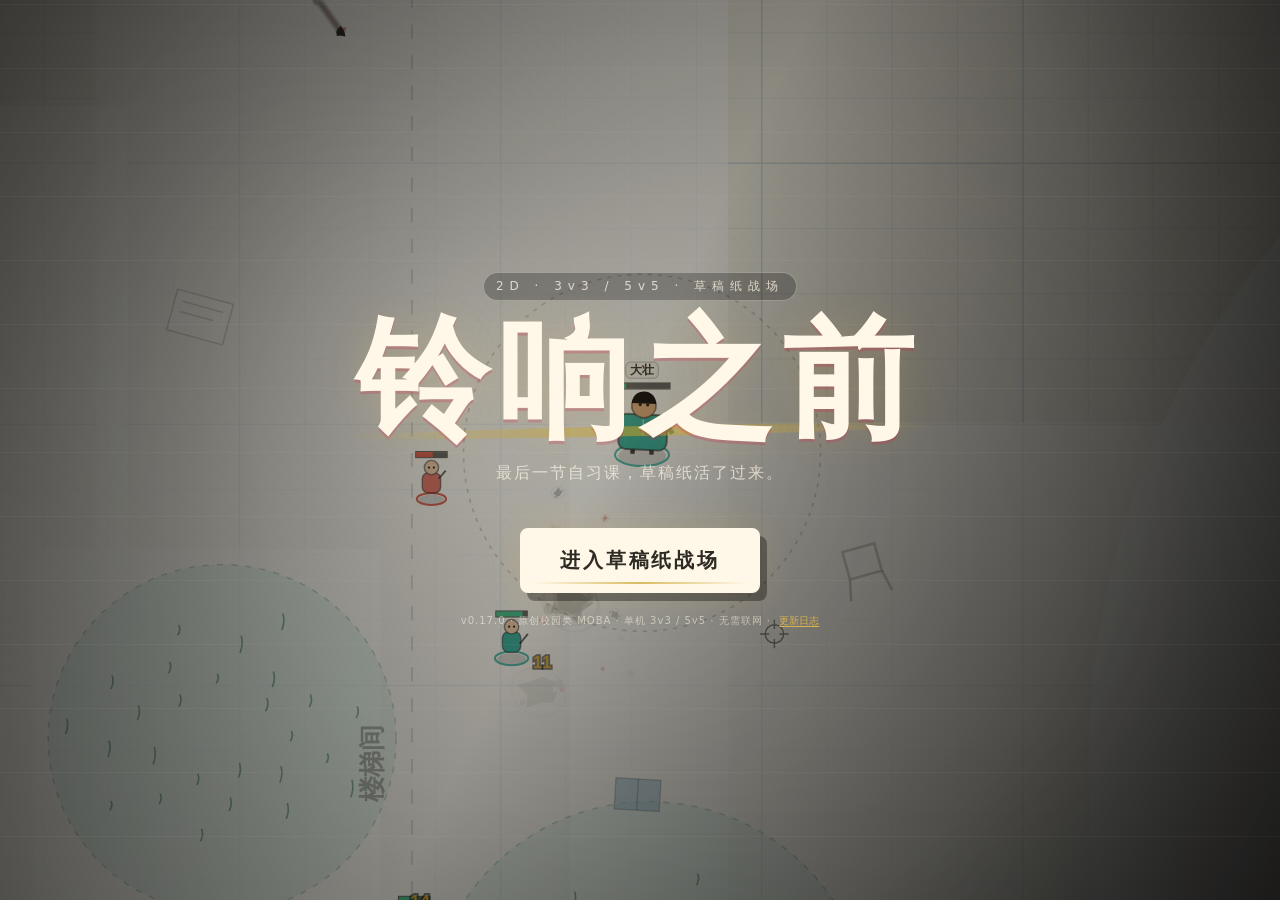
==== commit 68c03118: "Add files via upload" ====
--- a/lingxiang/index.html
+++ b/lingxiang/index.html
@@ -5,7 +5,12 @@
   <meta name="viewport" content="width=device-width, initial-scale=1.0, maximum-scale=1.0, user-scalable=no, viewport-fit=cover" />
   <meta name="theme-color" content="#f5f0e2" />
   <meta name="apple-mobile-web-app-capable" content="yes" />
-  <title>铃响之前 · 校园 3v3</title>
+  <meta name="description" content="草稿纸上的校园 3v3 / 5v5 MOBA：学生 vs 老师，18 名英雄，推掉对方核心，决定今天到底放不放学。" />
+  <meta property="og:title" content="铃响之前 · 校园 3v3 / 5v5" />
+  <meta property="og:description" content="草稿纸手绘风的校园 3v3 单机 MOBA。18 名英雄，3v3 AI 对战，零素材、零联网。" />
+  <meta property="og:type" content="website" />
+  <link rel="icon" href="data:image/svg+xml,%3Csvg xmlns='http://www.w3.org/2000/svg' viewBox='0 0 100 100'%3E%3Ctext y='.9em' font-size='90'%3E%F0%9F%94%94%3C/text%3E%3C/svg%3E" />
+  <title>铃响之前 · 校园 3v3 / 5v5</title>
   <style>
 :root {
   --ink: #2e2a24;
@@ -18,6 +23,7 @@
   --red: #d94f3d;
   --red-deep: #a93627;
   --gold: #c9a227;
+  --gold-deep: #8a6a12;
   --muted: #7a7263;
   --line: rgba(46, 42, 36, 0.22);
   --shadow: 4px 4px 0 rgba(46, 42, 36, 0.14);
@@ -211,9 +217,6 @@
 .hero-card .hc-top { display: flex; align-items: baseline; justify-content: space-between; gap: 8px; }
 .hero-card .hc-name { font-family: var(--serif); font-size: 26px; font-weight: 800; letter-spacing: 2px; }
 .hero-card .hc-role { font-size: 11px; padding: 2px 8px; border-radius: 99px; border: 1px solid var(--line); color: var(--muted); white-space: nowrap; }
-.hero-card .hc-desc { font-size: 12px; color: var(--ink-soft); line-height: 1.55; margin-top: 2px; }
-.hero-card .hc-foot { margin-top: auto; display: flex; justify-content: space-between; font-size: 11px; color: var(--muted); }
-.hero-card .stars { color: var(--gold); letter-spacing: 1px; }
 .hero-card.student::after, .hero-card.teacher::after {
   content: "";
   position: absolute;
@@ -407,8 +410,6 @@
 .skill.locked .cd { display: flex; background: rgba(46, 42, 36, .40); font-size: 12px; letter-spacing: 1px; }
 .skill.passive { width: 46px; background: #f3ecd8; }
 .skill.passive .name { font-size: 10px; }
-.skill.ready-flash { animation: flash .35s ease; }
-@keyframes flash { 0% { box-shadow: 0 0 0 0 rgba(201, 162, 39, .9); } 100% { box-shadow: 0 0 0 10px rgba(201, 162, 39, 0); } }
 
 #hint {
   position: absolute;
@@ -476,12 +477,8 @@
 #board-content td { padding: 7px 8px; border-bottom: 1px solid var(--line); }
 #board-content tr.student td:first-child { color: var(--teal-deep); font-weight: 700; }
 #board-content tr.teacher td:first-child { color: var(--red-deep); font-weight: 700; }
-#board-content .team-row th { padding-top: 14px; }
-
-.howto-grid { display: grid; grid-template-columns: 1fr 1fr; gap: 24px; margin-bottom: 18px; }
-.howto-grid h4 { margin: 0 0 8px; font-size: 14px; letter-spacing: 1px; }
-.howto-grid ul { margin: 0; padding-left: 18px; font-size: 13px; line-height: 1.9; color: var(--ink-soft); }
-#howto-close, #btn-howto-close { margin-top: 6px; }
+
+#btn-howto-close { margin-top: 6px; }
 
 #toast {
   position: absolute;
@@ -517,7 +514,6 @@
   #minimap-wrap { width: 170px; }
   #hero-panel { transform: translateX(-50%) scale(.9); transform-origin: bottom center; }
   #hint { display: none; }
-  .howto-grid { grid-template-columns: 1fr; }
 }
 
 /* ============================ 装备栏 / 小卖部 ============================ */
@@ -596,7 +592,8 @@
 .owned-item span { font-size: 11px; color: var(--muted); }
 
 @media (max-width: 1180px) {
-  #items { display: none; }
+  #items { gap: 2px; }
+  #items .item-slot { width: 26px; height: 26px; }
   .shop-grid { grid-template-columns: repeat(2, 1fr); }
 }
 
@@ -834,11 +831,20 @@
 }
 body.mobile #portrait,
 body.mobile #skills,
-body.mobile #items,
 body.mobile #btn-shop {
   display: none;
 }
 body.mobile #bars { width: 100%; gap: 3px; }
+body.mobile #items {
+  display: flex;
+  width: 100%;
+  gap: 3px;
+  margin-top: 3px;
+}
+body.mobile #items .item-slot { width: 24px; height: 24px; border-radius: 5px; }
+body.mobile #items .item-icon svg { width: 12px; height: 12px; }
+body.mobile #items .short { font-size: 6px; right: 0; bottom: -1px; }
+body.mobile #items .cd { font-size: 9px; }
 body.mobile .bar { height: 10px; }
 body.mobile .bar.hp { height: 14px; }
 body.mobile .bar.xp { height: 3px; }
@@ -857,7 +863,7 @@
 body.mobile .minimap-title { display: none; }
 
 body.mobile #killfeed {
-  top: calc(env(safe-area-inset-top, 0px) + 120px);
+  top: calc(env(safe-area-inset-top, 0px) + 140px);
   left: calc(env(safe-area-inset-left, 0px) + 8px);
   right: auto;
   align-items: flex-start;
@@ -877,6 +883,7 @@
   #touch-skills { grid-template-columns: repeat(2, 58px); gap: 7px; }
   .tskill { width: 58px; height: 58px; border-radius: 10px; }
   .tskill .tname { font-size: 10px; max-width: 50px; }
+  body.mobile #items .item-slot { width: 20px; height: 20px; }
   #touch-actions { bottom: calc(env(safe-area-inset-bottom, 0px) + 146px); }
   body.mobile #hero-panel { width: 158px; }
   body.mobile #killfeed { display: none; }
@@ -905,28 +912,1330 @@
   .hero-card { padding: 9px 10px; }
   .shop-grid { gap: 8px; }
   .shop-item { padding: 7px 8px; }
-  .howto-grid { grid-template-columns: 1fr; gap: 12px; }
   #result-stats { grid-template-columns: repeat(2, 1fr); gap: 8px; }
   .rs-item .v { font-size: 19px; }
   #board-content table { font-size: 11px; }
   #board-content th, #board-content td { padding: 5px 4px; }
 }
+
+/* ===================== UI v2 · P0 ===================== */
+#tooltip {
+  position: fixed;
+  z-index: 90;
+  width: 286px;
+  padding: 10px 12px;
+  background: var(--paper-2);
+  border: 1.6px solid var(--ink);
+  border-radius: 10px;
+  box-shadow: 4px 5px 0 rgba(46, 42, 36, .16);
+  pointer-events: none;
+  font-size: 11px;
+  line-height: 1.55;
+  color: var(--ink-soft);
+}
+#tooltip.hidden { display: none !important; }
+.tip-head { display: flex; align-items: center; gap: 7px; color: var(--ink); margin-bottom: 4px; }
+.tip-head .ui-icon { color: var(--teal-deep); flex: none; }
+.tip-head b { font-size: 13px; }
+.tip-head span { margin-left: auto; font-size: 9px; color: var(--muted); letter-spacing: .06em; }
+.tip-meta { font-size: 10px; color: var(--muted); margin: 2px 0 4px; }
+#tooltip p { margin: 0; }
+
+/* 顶栏塔数 */
+.pips { display: inline-flex; gap: 3px; margin-left: 4px; }
+.pips i {
+  width: 6px; height: 6px; border-radius: 2px;
+  border: 1px solid rgba(46, 42, 36, .55);
+  background: var(--teal);
+}
+.team-score.teacher .pips i { background: var(--red); }
+.pips i.dead { background: transparent; opacity: .28; }
+
+/* 底部玩家面板 */
+#hero-panel {
+  width: min(940px, calc(100vw - 24px));
+  gap: 10px;
+  padding: 8px 11px;
+  border-radius: 13px;
+}
+#hero-head { display: flex; align-items: center; gap: 8px; flex: none; }
+#portrait { width: 50px; height: 50px; }
+#portrait .portrait-face { font-size: 22px; }
+#hero-id { width: 88px; min-width: 0; }
+#hero-name {
+  font-size: 13px;
+  font-weight: 800;
+  letter-spacing: .02em;
+  white-space: nowrap;
+  overflow: hidden;
+  text-overflow: ellipsis;
+}
+#hero-meta { display: flex; gap: 6px; margin-top: 3px; font-size: 9px; white-space: nowrap; }
+#hero-meta #hero-kda { color: var(--muted); }
+#bars { width: 168px; flex: none; }
+#hero-panel .bar.hp { height: 15px; }
+#hero-panel .bar.mp { height: 11px; }
+#hero-panel .bar.xp { height: 4px; }
+#skills { gap: 5px; }
+#hero-panel .skill { width: 58px; height: 58px; }
+#hero-panel .skill.passive { width: 46px; }
+.skill { pointer-events: auto; cursor: help; isolation: isolate; }
+.skill .s-icon {
+  display: grid;
+  place-items: center;
+  color: var(--ink);
+  opacity: .86;
+  margin-top: -9px;
+  pointer-events: none;
+}
+.skill.passive .s-icon { color: var(--gold); margin-top: -4px; }
+.skill .name {
+  position: absolute;
+  left: 2px; right: 2px; bottom: 2px;
+  padding: 0;
+  font-size: 9px;
+  line-height: 1.15;
+  white-space: nowrap;
+  overflow: hidden;
+  text-overflow: ellipsis;
+  text-align: center;
+  pointer-events: none;
+}
+.skill .cost {
+  position: absolute;
+  right: 4px; top: 2px;
+  font-size: 8px;
+  font-weight: 800;
+  color: #2f6fb3;
+  pointer-events: none;
+}
+.skill .cd {
+  background: rgba(30, 28, 24, .22);
+  color: var(--ink);
+  font-size: 15px;
+  z-index: 2;
+}
+.skill.on-cd .s-icon, .skill.on-cd .name { opacity: .32; }
+.skill::before {
+  content: '';
+  position: absolute;
+  inset: 0;
+  border-radius: 8px;
+  background: conic-gradient(rgba(46, 42, 36, .42) calc(var(--cdPct, 0) * 1%), transparent 0);
+  opacity: 0;
+  pointer-events: none;
+  z-index: 1;
+}
+.skill.on-cd::before { opacity: 1; }
+.skill.locked .cd { background: rgba(46, 42, 36, .35); font-size: 11px; }
+#items { gap: 3px; }
+#items .item-slot { width: 30px; height: 30px; }
+.item-icon { position: absolute; inset: 0; display: grid; place-items: center; z-index: 1; color: #fffdf6; opacity: .9; }
+.item-slot .short { position: absolute; right: 1px; bottom: 0; z-index: 2; font-size: 7px; opacity: .8; }
+#btn-shop { display: inline-flex; align-items: center; gap: 4px; padding: 6px 8px; }
+
+/* 选人页 */
+#hero-filters { display: flex; flex-wrap: wrap; justify-content: center; gap: 6px; margin: -4px 0 4px; }
+.hero-filter {
+  font-family: inherit; font-size: 11px; font-weight: 700;
+  color: var(--ink-soft); background: rgba(255, 253, 246, .6);
+  border: 1.2px solid var(--line); border-radius: 999px;
+  padding: 5px 11px; cursor: pointer; letter-spacing: .04em;
+}
+.hero-filter:hover { border-color: var(--ink); color: var(--ink); }
+.hero-filter.active { background: var(--ink); color: var(--paper-2); border-color: var(--ink); }
+#hero-select-body {
+  display: grid;
+  grid-template-columns: minmax(0, 1fr) 340px;
+  gap: 16px;
+  width: min(1120px, 94vw);
+  align-items: start;
+}
+#hero-select-body .hero-grid { width: auto; grid-template-columns: repeat(3, minmax(0, 1fr)); gap: 9px; }
+#hero-select-body .hero-card {
+  min-height: 122px;
+  padding: 9px 10px;
+  text-align: left;
+  display: flex;
+  flex-direction: column;
+  gap: 5px;
+  border-width: 1.5px;
+}
+.hero-card.selected { outline: 2.5px solid var(--gold); outline-offset: 1px; }
+.hc-top { display: flex; align-items: center; gap: 8px; }
+.hc-avatar {
+  position: relative; width: 42px; height: 42px; flex: none;
+  border-radius: 50%; border: 1.6px solid var(--ink);
+  background: var(--outfit); overflow: hidden;
+}
+.hc-avatar .av-head {
+  position: absolute; left: 50%; top: 7px; width: 21px; height: 21px;
+  transform: translateX(-50%); border-radius: 50%;
+  background: var(--skin); border: 2px solid var(--hair);
+}
+.hc-avatar .av-body {
+  position: absolute; left: 50%; bottom: -9px; width: 34px; height: 24px;
+  transform: translateX(-50%); border-radius: 50% 50% 0 0; background: var(--outfit);
+  border-top: 1.5px solid rgba(46, 42, 36, .35);
+}
+.hc-title { min-width: 0; display: flex; flex-direction: column; }
+.hc-name { font-size: 15px; font-weight: 800; color: var(--ink); white-space: nowrap; overflow: hidden; text-overflow: ellipsis; }
+.hc-sub { font-size: 9px; color: var(--muted); white-space: nowrap; overflow: hidden; text-overflow: ellipsis; }
+.hc-diff { margin-left: auto; font-size: 8px; color: var(--gold); letter-spacing: 1px; align-self: flex-start; }
+.hc-role { display: flex; align-items: center; gap: 4px; font-size: 10px; color: var(--ink-soft); }
+.hc-role .ui-icon { color: var(--teal-deep); }
+.teacher .hc-role .ui-icon { color: var(--red-deep); }
+.hc-kit { display: flex; align-items: center; gap: 4px; margin-top: auto; color: var(--muted); }
+.hc-kit .ui-icon { padding: 2px; border: 1px solid var(--line); border-radius: 4px; background: rgba(255, 253, 246, .7); }
+.hc-more { margin-left: auto; font-size: 9px; color: var(--muted); letter-spacing: .08em; }
+.hero-empty { grid-column: 1 / -1; padding: 30px; text-align: center; color: var(--muted); font-size: 13px; }
+
+.hero-detail {
+  position: sticky; top: 18px;
+  max-height: calc(100vh - 210px);
+  overflow: auto;
+  padding: 14px 15px;
+  background: var(--paper-2);
+  border: 1.6px solid var(--ink);
+  border-radius: 14px;
+  box-shadow: 5px 6px 0 rgba(46, 42, 36, .12);
+}
+.hd-head { display: flex; align-items: center; gap: 10px; }
+.hd-head .hc-avatar { width: 50px; height: 50px; }
+.hd-id { min-width: 0; }
+.hd-id h3 { margin: 0; font-family: var(--serif); font-size: 24px; letter-spacing: .05em; }
+.hd-id p { margin: 2px 0 0; font-size: 10px; color: var(--muted); }
+.hd-diff { margin-left: auto; font-size: 9px; color: var(--gold); letter-spacing: 1px; }
+.hd-blurb { margin: 10px 0 4px; font-size: 11px; line-height: 1.65; color: var(--ink-soft); }
+.hd-quote { font-size: 10px; color: var(--muted); font-style: italic; margin-bottom: 10px; }
+.hd-stats { display: flex; flex-direction: column; gap: 4px; margin-bottom: 10px; }
+.hd-stat { display: grid; grid-template-columns: 28px 1fr 28px; align-items: center; gap: 7px; font-size: 9px; color: var(--muted); }
+.hd-bar { height: 5px; background: var(--paper-3); border-radius: 3px; overflow: hidden; }
+.hd-bar i { display: block; height: 100%; background: linear-gradient(90deg, var(--teal), var(--gold)); border-radius: 3px; }
+.hd-stat b { text-align: right; color: var(--ink); font-variant-numeric: tabular-nums; }
+.hd-passive { display: flex; gap: 8px; padding: 8px; margin-bottom: 8px; background: var(--paper-3); border: 1px solid var(--line); border-radius: 8px; }
+.hd-passive p { margin: 3px 0 0; font-size: 10px; line-height: 1.55; color: var(--ink-soft); }
+.hd-passive b { font-size: 11px; }
+.hd-skill { display: grid; grid-template-columns: 18px 24px 1fr; gap: 7px; padding: 7px 0; border-top: 1px dashed var(--line); align-items: start; }
+.hd-key { display: grid; place-items: center; width: 18px; height: 18px; border: 1px solid var(--ink); border-radius: 4px; font-size: 9px; font-weight: 800; }
+.hd-icon { color: var(--teal-deep); padding-top: 1px; }
+.hd-skill-head { display: flex; align-items: baseline; gap: 7px; }
+.hd-skill-head b { font-size: 11px; }
+.hd-skill-head span { font-size: 9px; color: var(--muted); }
+.hd-skill p { margin: 2px 0 0; font-size: 10px; line-height: 1.5; color: var(--ink-soft); }
+
+/* 手机端技能图标 / CD 环 */
+.tskill { isolation: isolate; }
+.tskill .ticon { position: absolute; top: 9px; left: 50%; transform: translateX(-50%); color: var(--ink); opacity: .86; pointer-events: none; }
+.tskill .tname { margin-top: 22px; }
+.tskill .tcd { background: rgba(30, 28, 24, .24); color: var(--ink); z-index: 2; font-size: 13px; }
+.tskill.cooling .ticon, .tskill.cooling .tname { opacity: .3; }
+.tskill::before {
+  content: '';
+  position: absolute; inset: 0; border-radius: 10px;
+  background: conic-gradient(rgba(46, 42, 36, .4) calc(var(--cdPct, 0) * 1%), transparent 0);
+  opacity: 0; pointer-events: none; z-index: 1;
+}
+.tskill.cooling::before { opacity: 1; }
+
+body.mobile #tooltip { display: none !important; }
+body.mobile .pips { display: none; }
+body.mobile #hero-panel { width: 192px; gap: 3px; padding: 6px 8px; flex-direction: column; align-items: stretch; }
+body.mobile #hero-head { width: 100%; }
+body.mobile #hero-id { width: 100%; }
+body.mobile #hero-name { font-size: 11px; }
+body.mobile #hero-meta { font-size: 8px; gap: 4px; }
+body.mobile #bars { width: 100%; }
+body.mobile #hero-panel .bar.hp { height: 12px; }
+body.mobile #hero-panel .bar.mp { height: 9px; }
+body.mobile #hero-panel .bar.xp { height: 3px; }
+
+@media (max-width: 1000px) {
+  #hero-select-body { grid-template-columns: minmax(0, 1fr) 310px; }
+  #hero-select-body .hero-grid { grid-template-columns: repeat(2, minmax(0, 1fr)); }
+}
+@media (max-width: 900px) {
+  #screen-hero, #screen-side { justify-content: flex-start; padding-top: max(16px, env(safe-area-inset-top, 0px)); }
+  #hero-select-body { grid-template-columns: 1fr; width: 94vw; }
+  #hero-select-body .hero-grid { grid-template-columns: repeat(2, minmax(0, 1fr)); }
+  .hero-detail { position: static; max-height: none; }
+  #hero-filters { justify-content: flex-start; overflow-x: auto; flex-wrap: nowrap; padding-bottom: 2px; }
+  .hero-filter { flex: none; }
+  #hero-panel { gap: 8px; }
+  #hero-id { width: 68px; }
+  #bars { width: 120px; }
+  #items { gap: 2px; }
+  #items .item-slot { width: 22px; height: 22px; }
+  .pips { display: none; }
+}
+@media (max-width: 620px) {
+  #hero-select-body .hero-grid { gap: 7px; }
+  #hero-select-body .hero-card { padding: 8px; min-height: 112px; }
+  .hc-avatar { width: 36px; height: 36px; }
+  .hc-name { font-size: 13px; }
+  .hc-sub { font-size: 8px; }
+  .hc-role { font-size: 9px; }
+  .hd-head .hc-avatar { width: 44px; height: 44px; }
+  .hd-id h3 { font-size: 21px; }
+}
+
+/* HUD v2：小地图固定右上，击杀播报左上，给底部面板让位 */
+#minimap-wrap {
+  top: 64px;
+  right: 16px;
+  bottom: auto;
+}
+#killfeed {
+  top: 64px;
+  left: 16px;
+  right: auto;
+  align-items: flex-start;
+}
+body.mobile #minimap-wrap {
+  top: calc(env(safe-area-inset-top, 0px) + 64px);
+  right: calc(env(safe-area-inset-right, 0px) + 8px);
+  bottom: auto;
+}
+body.mobile #killfeed {
+  top: calc(env(safe-area-inset-top, 0px) + 140px);
+  left: calc(env(safe-area-inset-left, 0px) + 8px);
+  right: auto;
+  align-items: flex-start;
+}
+@media (max-height: 430px) {
+  body.mobile #minimap-wrap { top: calc(env(safe-area-inset-top, 0px) + 54px); }
+}
+
+/* ===================== UI v2 · P1：商店 / 记分板 / 结算 ===================== */
+#shop-tabs { display: flex; flex-wrap: wrap; gap: 6px; margin: 10px 0 8px; }
+.shop-tab {
+  font-family: inherit; font-size: 11px; font-weight: 700;
+  border: 1.2px solid var(--line); border-radius: 999px;
+  background: var(--paper); color: var(--ink-soft);
+  padding: 5px 12px; cursor: pointer;
+}
+.shop-tab.active { background: var(--ink); color: var(--paper-2); border-color: var(--ink); }
+.shop-recommend { display: flex; align-items: center; flex-wrap: wrap; gap: 5px; margin-bottom: 10px; font-size: 10px; color: var(--muted); }
+.rec-label { font-weight: 800; letter-spacing: .08em; color: var(--ink); margin-right: 2px; }
+.rec-item { display: inline-flex; align-items: center; gap: 3px; padding: 2px 6px; border: 1px solid var(--line); border-radius: 5px; background: rgba(255, 253, 246, .6); }
+.rec-item.owned { opacity: .4; text-decoration: line-through; }
+.rec-item.next { border-color: var(--gold); color: var(--ink); background: rgba(201, 162, 39, .12); }
+.shop-grid { grid-template-columns: repeat(3, 1fr); gap: 8px; }
+.shop-item {
+  position: relative;
+  grid-template-columns: 42px minmax(0, 1fr) auto;
+  grid-template-rows: auto auto;
+  gap: 3px 8px;
+  padding: 8px;
+}
+.si-icon {
+  grid-row: 1 / 3;
+  width: 42px; height: 42px; flex: none;
+  display: grid; place-items: center;
+  border: 1.4px solid rgba(46, 42, 36, .6);
+  border-radius: 9px;
+  color: #fffdf6;
+  font-size: 0;
+  overflow: hidden;
+}
+.si-name { font-size: 12px; font-weight: 800; white-space: nowrap; overflow: hidden; text-overflow: ellipsis; }
+.si-price { font-size: 11px; font-weight: 800; color: var(--gold); }
+.si-price::after { content: ' 金'; font-size: 8px; color: var(--muted); }
+.si-desc { grid-column: 2 / 4; font-size: 9px; line-height: 1.35; color: var(--muted); }
+.si-active { position: absolute; right: 5px; bottom: 5px; background: var(--paper-2); font-size: 8px; font-weight: 800; color: var(--teal-deep); border: 1px solid var(--teal); border-radius: 4px; padding: 0 3px; }
+.shop-item.disabled .si-name, .shop-item.disabled .si-price { opacity: .55; }
+.shop-empty { grid-column: 1 / -1; padding: 22px; text-align: center; color: var(--muted); font-size: 12px; }
+.shop-owned { display: flex; flex-wrap: wrap; gap: 5px; }
+.owned-item { display: inline-flex; align-items: center; gap: 4px; }
+.owned-item span { color: var(--ink); font-weight: 700; }
+.owned-item em { font-style: normal; color: var(--muted); font-size: 9px; }
+
+#board-content { display: flex; flex-direction: column; gap: 12px; }
+.board-team { border: 1.4px solid var(--ink); border-radius: 12px; overflow: hidden; background: rgba(255, 253, 246, .65); }
+.board-team.student { border-left: 5px solid var(--teal); }
+.board-team.teacher { border-left: 5px solid var(--red); }
+.board-team.neutral { border-left: 5px solid var(--muted); }
+.bt-head { display: flex; align-items: center; gap: 8px; padding: 8px 11px; background: rgba(46, 42, 36, .05); border-bottom: 1px solid var(--line); }
+.bt-head .dot { width: 8px; height: 8px; border-radius: 50%; background: var(--teal); border: 1px solid var(--ink); }
+.board-team.teacher .bt-head .dot { background: var(--red); border-radius: 2px; }
+.board-team.neutral .bt-head .dot { background: var(--muted); }
+.bt-head b { font-size: 13px; letter-spacing: .08em; }
+.bt-meta { margin-left: auto; font-size: 10px; color: var(--muted); font-variant-numeric: tabular-nums; }
+.board-rows { display: flex; flex-direction: column; }
+.board-row {
+  display: grid;
+  grid-template-columns: 30px minmax(80px, 1fr) 74px 50px 58px 58px;
+  align-items: center; gap: 7px;
+  padding: 5px 10px;
+  border-bottom: 1px dashed var(--line);
+  font-size: 10px; color: var(--ink-soft);
+}
+.board-row:last-child { border-bottom: none; }
+.board-row.me { background: rgba(201, 162, 39, .10); }
+.br-avatar .hc-avatar { width: 26px; height: 26px; border-width: 1px; }
+.br-avatar .av-head { width: 14px; height: 14px; top: 5px; border-width: 1.4px; }
+.br-avatar .av-body { width: 22px; height: 16px; bottom: -7px; }
+.br-name { display: flex; align-items: baseline; gap: 5px; color: var(--ink); font-weight: 700; white-space: nowrap; overflow: hidden; text-overflow: ellipsis; }
+.br-name em { font-style: normal; font-size: 9px; color: var(--muted); font-weight: 400; }
+.br-kda, .br-gold, .br-dmg, .br-status { text-align: right; font-variant-numeric: tabular-nums; }
+.br-gold { color: var(--gold); font-weight: 700; }
+.br-status { color: var(--red-deep); font-size: 9px; }
+.board-empty { padding: 12px; font-size: 11px; color: var(--muted); }
+
+#result-mvp { width: min(430px, 90vw); margin: 5px 0 2px; }
+.mvp-label { font-size: 9px; font-weight: 800; letter-spacing: .25em; color: var(--gold); text-align: left; }
+.mvp-main { display: flex; align-items: center; gap: 9px; padding: 7px 10px; border: 1.4px solid var(--ink); border-radius: 10px; background: var(--paper-2); box-shadow: 3px 3px 0 rgba(46,42,36,.12); }
+.mvp-main .hc-avatar { width: 38px; height: 38px; }
+.mvp-main b { display: block; font-size: 13px; }
+.mvp-main span { display: block; font-size: 9px; color: var(--muted); }
+.mvp-dmg { margin-left: auto; text-align: right; font-size: 16px; font-weight: 800; }
+.mvp-dmg em { display: block; font-size: 8px; font-weight: 400; color: var(--muted); font-style: normal; }
+.result-teams { display: flex; gap: 8px; width: min(430px, 90vw); }
+.rt-team { flex: 1; padding: 7px 9px; border: 1px solid var(--line); border-radius: 8px; background: rgba(255,253,246,.6); }
+.rt-team.student { border-left: 4px solid var(--teal); }
+.rt-team.teacher { border-left: 4px solid var(--red); }
+.rt-name { font-size: 10px; font-weight: 800; margin-bottom: 3px; }
+.rt-stats { display: flex; gap: 7px; font-size: 9px; color: var(--muted); flex-wrap: wrap; }
+.rt-stats b { color: var(--ink); }
+
+@media (max-width: 700px) {
+  .shop-grid { grid-template-columns: repeat(2, 1fr); }
+  .si-desc { display: none; }
+  .shop-item { grid-template-rows: auto auto; }
+  .board-row { grid-template-columns: 26px minmax(64px, 1fr) 62px 42px; }
+  .board-row .br-status { display: none; }
+  .board-row .br-dmg { display: none; }
+  .bt-meta { font-size: 9px; }
+  .result-teams { flex-direction: column; }
+}
+
+/* ===================== 护眼模式 ===================== */
+#eye-care-tint {
+  position: fixed;
+  inset: 0;
+  z-index: 2;
+  pointer-events: none;
+  opacity: 0;
+  background: linear-gradient(180deg, rgba(255, 205, 140, .12), rgba(255, 176, 96, .16));
+  transition: opacity .2s ease;
+}
+body.eye-care #eye-care-tint { opacity: 1; }
+body.eye-care { background: #efe2c4; }
+body.eye-care #app { background: #efe2c4; }
+.toggle { display: flex; align-items: center; gap: 7px; font-size: 12px; color: var(--ink-soft); margin: 8px 0; cursor: pointer; }
+.toggle input { accent-color: var(--teal-deep); width: 16px; height: 16px; }
+.toggle .tiny { color: var(--muted); font-size: 9px; }
+
+/* ===================== 战场指南 ===================== */
+.guide-sheet {
+  width: min(920px, 94vw);
+  max-height: 88dvh;
+  display: flex;
+  flex-direction: column;
+  padding: 16px 18px;
+  text-align: left;
+}
+.guide-head { display: flex; align-items: center; justify-content: space-between; gap: 10px; }
+.guide-head h3 { margin: 0; }
+.guide-tabs { display: flex; flex-wrap: wrap; gap: 6px; margin: 10px 0 12px; flex: none; }
+.guide-tab {
+  font-family: inherit; font-size: 11px; font-weight: 700;
+  border: 1.2px solid var(--line); border-radius: 999px;
+  background: var(--paper); color: var(--ink-soft);
+  padding: 5px 12px; cursor: pointer;
+}
+.guide-tab.active { background: var(--ink); color: var(--paper-2); border-color: var(--ink); }
+.guide-panels { overflow: auto; padding-right: 3px; }
+.guide-panel { display: none; }
+.guide-panel.active { display: block; animation: fadeUp .18s ease; }
+.guide-cols { display: grid; grid-template-columns: 1fr 1fr; gap: 10px; }
+.guide-grid { display: grid; grid-template-columns: 1fr 1fr; gap: 8px; }
+.guide-card { padding: 10px 12px; border: 1px solid var(--line); border-radius: 9px; background: var(--paper-2); }
+.guide-card h4 { margin: 0 0 5px; font-size: 12px; letter-spacing: .05em; }
+.guide-card p, .guide-card li { font-size: 10.5px; line-height: 1.65; color: var(--ink-soft); }
+.guide-card ul { margin: 0; padding-left: 16px; }
+.guide-card li + li { margin-top: 2px; }
+.guide-tip {
+  margin-top: 10px; padding: 8px 11px;
+  border-left: 3px solid var(--gold);
+  background: rgba(201, 162, 39, .08);
+  font-size: 10.5px; line-height: 1.6; color: var(--ink-soft);
+  border-radius: 0 7px 7px 0;
+}
+.guide-lead { font-size: 11px; color: var(--ink-soft); margin: 0 0 8px; }
+.camp-grid { display: grid; grid-template-columns: 1fr 1fr; gap: 8px; }
+.camp-card { display: flex; gap: 9px; align-items: flex-start; padding: 9px 10px; border: 1px solid var(--line); border-radius: 9px; background: var(--paper-2); }
+.camp-card.boss { grid-column: 1 / -1; border-color: var(--gold); background: rgba(201,162,39,.07); }
+.camp-badge {
+  width: 32px; height: 32px; flex: none; display: grid; place-items: center;
+  border: 1.4px solid var(--ink); border-radius: 8px;
+  font-size: 13px; font-weight: 900; color: #fffdf6; background: #6f8a6a;
+}
+.camp-badge.hoop { background: #d97a4a; }
+.camp-badge.rope { background: #3FAF9B; }
+.camp-badge.sand { background: #9b7b4a; }
+.camp-badge.hula { background: #8b6fd8; }
+.camp-badge.boss { background: #b33d2c; }
+.camp-card b { font-size: 11px; }
+.camp-card p { margin: 3px 0 0; font-size: 10px; line-height: 1.55; color: var(--ink-soft); }
+kbd {
+  display: inline-block; padding: 0 4px; border: 1px solid var(--line);
+  border-bottom-width: 2px; border-radius: 4px; background: var(--paper);
+  font-family: inherit; font-size: 9px; font-weight: 700; line-height: 1.5;
+}
+@media (max-width: 700px) {
+  .guide-cols, .guide-grid, .camp-grid { grid-template-columns: 1fr; }
+  .camp-card.boss { grid-column: auto; }
+  .guide-sheet { padding: 13px 12px; max-height: 92dvh; }
+  .guide-tabs { flex-wrap: nowrap; overflow-x: auto; padding-bottom: 2px; }
+  .guide-tab { flex: none; }
+}
+
+/* ===================== 移动端自定义按键 ===================== */
+#touch-edit-shade {
+  position: fixed;
+  inset: 0;
+  z-index: 24;
+  pointer-events: none;
+  background: rgba(245, 240, 226, .34);
+}
+#touch-edit-ui {
+  position: fixed;
+  top: calc(env(safe-area-inset-top, 0px) + 52px);
+  left: 50%;
+  z-index: 40;
+  width: min(360px, 92vw);
+  transform: translateX(-50%);
+  padding: 10px 12px;
+  border: 1.6px solid var(--ink);
+  border-radius: 11px;
+  background: var(--paper-2);
+  box-shadow: 4px 5px 0 rgba(46, 42, 36, .16);
+  pointer-events: none;
+}
+.te-head { display: flex; flex-direction: column; gap: 2px; }
+.te-head b { font-size: 13px; letter-spacing: .06em; }
+.te-head span { font-size: 10px; color: var(--muted); }
+.te-actions { display: flex; gap: 6px; margin-top: 8px; justify-content: flex-end; }
+.te-btn {
+  pointer-events: auto;
+  font-family: inherit; font-size: 11px; font-weight: 700;
+  padding: 5px 10px; border: 1.2px solid var(--line); border-radius: 6px;
+  background: var(--paper); color: var(--ink-soft); cursor: pointer;
+}
+.te-btn.primary { background: var(--ink); color: var(--paper-2); border-color: var(--ink); }
+.te-btn:active { transform: translateY(1px); }
+
+body.touch-editing #touch-controls { z-index: 35; }
+body.touch-editing #joystick,
+body.touch-editing .tskill,
+body.touch-editing .touch-btn {
+  outline: 2px dashed var(--gold);
+  outline-offset: 3px;
+  cursor: grab;
+}
+body.touch-editing #joystick { opacity: .92; }
+body.touch-editing .tskill, body.touch-editing .touch-btn { opacity: .96; }
+body.touch-editing #joystick-knob { transition: none; }
+
+@media (max-width: 380px) {
+  #touch-actions { gap: 4px; }
+  .touch-btn { min-width: 42px; padding: 0 6px; font-size: 10px; }
+}
+
+/* ===================== 隐藏调试：手机模拟器 ?phonesim=1 ===================== */
+#phone-sim {
+  position: fixed;
+  inset: 0;
+  z-index: 200;
+  display: flex;
+  align-items: center;
+  justify-content: center;
+  padding: 12px;
+  background: rgba(20, 18, 16, .84);
+  backdrop-filter: blur(5px);
+}
+.phone-shell {
+  display: flex;
+  flex-direction: column;
+  align-items: center;
+  gap: 8px;
+  max-width: 100%;
+  max-height: 100%;
+}
+.phone-toolbar {
+  display: flex;
+  align-items: center;
+  gap: 6px;
+  width: 100%;
+  padding: 0 2px;
+  color: var(--paper-2);
+  font-size: 10px;
+  letter-spacing: .06em;
+}
+.phone-tag { font-weight: 800; color: var(--gold); }
+.phone-size { color: rgba(255, 253, 246, .62); margin-right: auto; font-variant-numeric: tabular-nums; }
+.phone-toolbar button {
+  font-family: inherit;
+  font-size: 10px;
+  color: var(--paper-2);
+  background: rgba(255, 253, 246, .10);
+  border: 1px solid rgba(255, 253, 246, .34);
+  border-radius: 5px;
+  padding: 4px 9px;
+  cursor: pointer;
+}
+.phone-toolbar button:hover { background: rgba(255, 253, 246, .20); }
+.phone-frame {
+  position: relative;
+  height: min(844px, calc(100dvh - 100px));
+  aspect-ratio: 390 / 844;
+  max-width: calc(100vw - 28px);
+  background: var(--paper);
+  border: 9px solid #2e2a24;
+  border-radius: 30px;
+  overflow: hidden;
+  box-shadow: 0 18px 50px rgba(0, 0, 0, .45);
+}
+#phone-sim.landscape .phone-frame {
+  height: min(390px, calc(100dvh - 100px));
+  aspect-ratio: 844 / 390;
+  border-radius: 22px;
+}
+.phone-frame iframe {
+  display: block;
+  width: 100%;
+  height: 100%;
+  border: 0;
+  background: var(--paper);
+}
+.phone-foot {
+  color: rgba(255, 253, 246, .55);
+  font-size: 9px;
+  letter-spacing: .04em;
+  text-align: center;
+}
+
+/* 手机标题页按钮不换行 */
+body.mobile .menu-buttons .btn { white-space: nowrap; }
+body.mobile .menu-buttons { gap: 8px; }
+
+/* ===================== 手机横屏适配 ===================== */
+body.mobile.landscape .screen { padding: 10px; gap: 8px; }
+body.mobile.landscape #screen-title { gap: 4px; padding-top: 6px; }
+body.mobile.landscape #screen-title .title-mark { font-size: 9px; padding: 3px 8px; letter-spacing: 3px; }
+body.mobile.landscape #screen-title .logo { font-size: clamp(42px, 9vh, 58px); letter-spacing: 6px; margin-top: 2px; }
+body.mobile.landscape #screen-title .tagline { margin: 0 0 6px; font-size: 11px; }
+body.mobile.landscape #screen-title .title-foot { position: static; margin-top: 4px; font-size: 9px; }
+
+body.mobile.landscape .screen-head h2 { font-size: 26px; margin: 2px 0; }
+body.mobile.landscape .screen-head .sub { font-size: 10px; }
+body.mobile.landscape .step { font-size: 9px; letter-spacing: 2px; }
+body.mobile.landscape #screen-side .side-grid { gap: 10px; margin-top: 2px; }
+body.mobile.landscape #screen-side .side-card { padding: 11px 13px; }
+body.mobile.landscape #screen-side .side-card h3 { font-size: 22px; }
+body.mobile.landscape #screen-side .side-desc { font-size: 10px; }
+body.mobile.landscape #screen-side .side-roster { max-height: 54px; overflow: auto; }
+body.mobile.landscape #screen-side .side-go { margin-top: 4px; font-size: 10px; }
+
+body.mobile.landscape #hero-select-body { grid-template-columns: minmax(0, 1fr) 300px; gap: 9px; width: 96vw; }
+body.mobile.landscape #hero-select-body .hero-grid { grid-template-columns: repeat(3, minmax(0, 1fr)); gap: 6px; }
+body.mobile.landscape #hero-select-body .hero-card { min-height: 84px; padding: 6px 7px; gap: 3px; }
+body.mobile.landscape .hc-avatar { width: 30px; height: 30px; }
+body.mobile.landscape .hc-name { font-size: 12px; }
+body.mobile.landscape .hc-sub, body.mobile.landscape .hc-role, body.mobile.landscape .hc-kit { font-size: 8px; }
+body.mobile.landscape .hc-kit .ui-icon { width: 11px; height: 11px; }
+body.mobile.landscape .hero-detail { position: static; max-height: calc(100dvh - 92px); overflow: auto; padding: 10px; }
+body.mobile.landscape .hd-blurb { display: none; }
+body.mobile.landscape .hd-id h3 { font-size: 20px; }
+body.mobile.landscape .hd-skill { padding: 5px 0; }
+body.mobile.landscape #hero-filters { margin: 0; }
+body.mobile.landscape #screen-hero .screen-head .sub { display: none; }
+
+body.mobile.landscape #hero-panel { top: calc(env(safe-area-inset-top, 0px) + 40px); width: 180px; }
+body.mobile.landscape #minimap-wrap { top: calc(env(safe-area-inset-top, 0px) + 44px); width: 86px; }
+body.mobile.landscape #touch-actions { bottom: calc(env(safe-area-inset-bottom, 0px) + 128px); gap: 4px; }
+body.mobile.landscape .touch-btn { min-width: 42px; padding: 0 6px; font-size: 10px; }
+body.mobile.landscape #touch-edit-ui { top: calc(env(safe-area-inset-top, 0px) + 8px); }
+body.mobile.landscape #modal-pause .sheet,
+body.mobile.landscape #modal-shop .sheet,
+body.mobile.landscape #modal-board .sheet,
+body.mobile.landscape #modal-howto .sheet { max-height: 94dvh; overflow: auto; }
+
+/* 横屏选人：筛选条置顶、确认按钮固定，避免要滚动才能开 */
+body.mobile.landscape #hero-filters {
+  position: relative;
+  z-index: 4;
+  min-height: 26px;
+  padding: 2px 4px;
+  background: rgba(245, 240, 226, .94);
+  border-radius: 8px;
+}
+body.mobile.landscape .hero-filter { font-size: 9px; padding: 3px 8px; }
+body.mobile.landscape .hero-foot {
+  position: fixed;
+  right: 10px;
+  bottom: 6px;
+  z-index: 30;
+  margin: 0;
+  padding: 4px 6px;
+  gap: 6px;
+  background: rgba(245, 240, 226, .96);
+  border: 1.2px solid var(--line);
+  border-radius: 9px;
+  box-shadow: 2px 3px 0 rgba(46, 42, 36, .10);
+}
+body.mobile.landscape .hero-foot .btn { padding: 6px 10px; font-size: 11px; min-width: 0; }
+body.mobile.landscape .hero-foot .btn.primary { min-width: 100px; }
+
+/* ===================== 隐藏调试密码门 ===================== */
+#debug-gate { z-index: 250; }
+#debug-gate .sheet { width: min(360px, 90vw); }
+.debug-gate h3 { margin-bottom: 4px; }
+.debug-gate input {
+  width: 100%;
+  margin: 9px 0 2px;
+  padding: 9px 10px;
+  border: 1.6px solid var(--ink);
+  border-radius: 7px;
+  background: var(--paper);
+  color: var(--ink);
+  font-family: inherit;
+  font-size: 16px;
+  letter-spacing: 2px;
+  outline: none;
+}
+.debug-gate input:focus { box-shadow: 0 0 0 3px rgba(63, 175, 155, .22); }
+.dg-error { min-height: 16px; font-size: 10px; color: var(--red-deep); padding-top: 2px; }
+.dg-actions { display: flex; justify-content: flex-end; gap: 8px; margin-top: 6px; }
+
+/* ===================== 开发者模式 ===================== */
+#dev-mode {
+  position: fixed;
+  inset: 0;
+  z-index: 180;
+  display: flex;
+  align-items: center;
+  justify-content: center;
+  padding: 16px;
+  background: rgba(20, 18, 16, .82);
+  backdrop-filter: blur(5px);
+}
+.dev-panel {
+  width: min(780px, 95vw);
+  max-height: 92dvh;
+  overflow: auto;
+  background: var(--paper-2);
+  border: 1.6px solid var(--ink);
+  border-radius: 14px;
+  box-shadow: 0 18px 50px rgba(0, 0, 0, .4);
+}
+.dev-head {
+  display: flex;
+  align-items: center;
+  justify-content: space-between;
+  gap: 12px;
+  padding: 11px 14px;
+  background: var(--ink);
+  color: var(--paper-2);
+}
+.dev-head b { font-family: var(--serif); font-size: 19px; letter-spacing: .06em; }
+.dev-head span { display: block; font-size: 9px; color: rgba(255, 253, 246, .55); margin-top: 2px; letter-spacing: .05em; }
+.dev-head button {
+  font-family: inherit; font-size: 11px; font-weight: 700;
+  color: var(--paper-2); background: rgba(255, 253, 246, .12);
+  border: 1px solid rgba(255, 253, 246, .35); border-radius: 6px;
+  padding: 5px 11px; cursor: pointer;
+}
+.dev-grid { display: grid; grid-template-columns: 1.2fr 1fr; gap: 12px; padding: 14px; }
+.dev-field { display: grid; grid-template-columns: 88px 1fr; align-items: center; gap: 8px; margin: 6px 0; font-size: 11px; color: var(--ink-soft); }
+.dev-field input, .dev-field select {
+  font-family: inherit; font-size: 12px; color: var(--ink);
+  background: var(--paper-2); border: 1.2px solid var(--line);
+  border-radius: 5px; padding: 5px 7px; min-width: 0;
+}
+.dev-checks { display: grid; grid-template-columns: 1fr 1fr; gap: 5px 8px; margin: 9px 0; font-size: 10px; color: var(--ink-soft); }
+.dev-checks label { display: flex; align-items: center; gap: 5px; cursor: pointer; }
+.dev-checks input { accent-color: var(--teal-deep); }
+.dev-actions { display: flex; gap: 7px; margin-top: 8px; }
+.dev-actions button, .dev-tool {
+  font-family: inherit; font-size: 11px; font-weight: 700;
+  padding: 7px 11px; border: 1.2px solid var(--ink); border-radius: 6px;
+  background: var(--ink); color: var(--paper-2); cursor: pointer;
+}
+.dev-actions button + button { background: var(--paper-2); color: var(--ink-soft); border-color: var(--line); }
+.dev-tool { display: block; width: 100%; margin-bottom: 7px; }
+.dev-note { font-size: 9px; line-height: 1.6; color: var(--muted); margin: 10px 0 0; }
+.dev-note code { font-size: 9px; color: var(--ink-soft); word-break: break-all; }
+@media (max-width: 700px) {
+  .dev-grid { grid-template-columns: 1fr; padding: 10px; }
+  .dev-panel { max-height: 94dvh; }
+}
+
+/* ===================== 剧情模式 ===================== */
+#story-hud {
+  position: fixed;
+  left: 50%;
+  top: 46px;
+  transform: translateX(-50%);
+  z-index: 41;
+  max-width: min(680px, 90vw);
+  padding: 5px 14px;
+  border: 1.5px solid rgba(201, 162, 39, .75);
+  border-radius: 999px;
+  background: rgba(249, 246, 236, .95);
+  color: #6b5310;
+  font-size: 12px;
+  font-weight: 800;
+  letter-spacing: .03em;
+  text-align: center;
+  white-space: nowrap;
+  overflow: hidden;
+  text-overflow: ellipsis;
+  box-shadow: 0 2px 0 rgba(46, 42, 36, .12);
+  pointer-events: none;
+}
+#story-hud.hidden { display: none !important; }
+body.mobile #story-hud {
+  top: calc(env(safe-area-inset-top, 0px) + 40px);
+  max-width: 92vw;
+  font-size: 10px;
+  padding: 4px 10px;
+}
+
+#story-grid {
+  display: grid;
+  grid-template-columns: repeat(3, minmax(0, 1fr));
+  gap: 14px;
+  width: min(1020px, 92vw);
+  align-items: stretch;
+}
+.story-card {
+  position: relative;
+  display: flex;
+  flex-direction: column;
+  gap: 8px;
+  padding: 17px 18px 15px;
+  text-align: left;
+  font-family: inherit;
+  color: var(--ink);
+  background: var(--paper-2);
+  border: 1.8px solid var(--ink);
+  border-radius: 13px;
+  cursor: pointer;
+  box-shadow: var(--shadow);
+  transition: transform .12s ease, box-shadow .12s ease;
+}
+.story-card:hover { transform: translateY(-3px) rotate(-.4deg); box-shadow: 6px 9px 0 rgba(46,42,36,.14); }
+.story-card:nth-child(2) { transform: rotate(.5deg); }
+.story-card:nth-child(3) { transform: rotate(-.3deg); }
+.story-top { display: flex; align-items: center; justify-content: space-between; }
+.story-no { font-family: var(--serif); font-size: 30px; font-weight: 900; color: var(--gold); line-height: 1; }
+.story-tag { font-size: 9px; color: var(--muted); letter-spacing: .08em; border: 1px solid var(--line); border-radius: 999px; padding: 2px 7px; }
+.story-card h3 { margin: 0; font-family: var(--serif); font-size: 27px; letter-spacing: .08em; }
+.story-card p { margin: 0; font-size: 11px; line-height: 1.65; color: var(--ink-soft); flex: 1; }
+.story-go { font-size: 10px; font-weight: 800; color: var(--teal-deep); letter-spacing: .06em; margin-top: 4px; }
+@media (max-width: 800px) {
+  #story-grid { grid-template-columns: 1fr; width: 94vw; gap: 9px; }
+  .story-card { padding: 12px 14px; }
+  .story-card h3 { font-size: 22px; }
+  .story-no { font-size: 24px; }
+  .story-card p { font-size: 10px; }
+}
+
+/* 标题页四个入口：手机端允许换行 */
+body.mobile .menu-buttons {
+  flex-wrap: wrap;
+  justify-content: center;
+  max-width: 94vw;
+}
+body.mobile .menu-buttons .btn { padding: 8px 12px; font-size: 12px; }
+
+/* ===================== 更新日志 ===================== */
+.changelog-sheet {
+  width: min(860px, 94vw);
+  max-height: min(84vh, 780px);
+  display: flex;
+  flex-direction: column;
+}
+.changelog-head {
+  display: flex;
+  align-items: flex-start;
+  justify-content: space-between;
+  gap: 16px;
+  padding-bottom: 10px;
+  border-bottom: 1px dashed var(--line);
+  flex: none;
+}
+.changelog-head h3 { margin: 0 0 2px; }
+.changelog-head .tiny { margin: 0; }
+.changelog-list { overflow-y: auto; padding: 12px 4px 4px 0; }
+.cl-entry {
+  position: relative;
+  padding: 13px 15px 12px;
+  margin-bottom: 10px;
+  border: 1.5px solid var(--line);
+  border-radius: 10px;
+  background: var(--paper-2);
+}
+.cl-entry.latest { border-color: rgba(201,162,39,.8); box-shadow: 0 2px 0 rgba(201,162,39,.16); }
+.cl-head { display: flex; align-items: center; gap: 9px; flex-wrap: wrap; }
+.cl-version { font-family: var(--serif); font-weight: 900; font-size: 18px; color: var(--gold-deep); }
+.cl-date { font-size: 10px; color: var(--muted); letter-spacing: .04em; }
+.cl-now {
+  font-size: 9px; font-weight: 800; color: var(--paper-2);
+  background: var(--teal-deep); border-radius: 999px; padding: 2px 7px;
+}
+.cl-entry h4 { margin: 5px 0 4px; font-size: 15px; letter-spacing: .02em; }
+.cl-tags { display: flex; gap: 5px; flex-wrap: wrap; margin-bottom: 5px; }
+.cl-tags span {
+  font-size: 9px; color: var(--ink-soft); border: 1px solid var(--line);
+  border-radius: 999px; padding: 1px 7px; background: rgba(255,253,246,.65);
+}
+.cl-entry ul { margin: 0; padding-left: 17px; }
+.cl-entry li { font-size: 11px; line-height: 1.7; color: var(--ink-soft); }
+.cl-entry li::marker { color: var(--teal-deep); }
+body.mobile .changelog-sheet { width: 94vw; max-height: 84vh; }
+body.mobile .changelog-list { padding-right: 2px; }
+body.mobile .cl-entry { padding: 10px 11px; }
+body.mobile .cl-entry li { font-size: 10px; line-height: 1.65; }
+
+/* ===================== 启动图标 / 新标题层级 ===================== */
+#splash {
+  position: fixed;
+  inset: 0;
+  z-index: 300;
+  display: flex;
+  align-items: center;
+  justify-content: center;
+  background: #050505;
+  transition: opacity .7s ease, visibility .7s ease;
+}
+#splash.out { opacity: 0; visibility: hidden; pointer-events: none; }
+.splash-inner { display: flex; flex-direction: column; align-items: center; gap: 18px; }
+.splash-icon {
+  width: min(42vw, 230px);
+  height: auto;
+  filter: drop-shadow(0 0 28px rgba(225, 29, 72, .28));
+  animation: splashIcon 2.2s cubic-bezier(.2,.7,.2,1) both;
+}
+.splash-line {
+  width: 120px; height: 2px;
+  background: linear-gradient(90deg, transparent, #E8B84B, transparent);
+  transform-origin: center;
+  animation: splashLine 1.8s .35s ease both;
+}
+@keyframes splashIcon {
+  0% { opacity: 0; transform: scale(.72) rotate(-8deg); }
+  30% { opacity: 1; transform: scale(1.04) rotate(1deg); }
+  70% { opacity: 1; transform: scale(1) rotate(0); }
+  100% { opacity: 0; transform: scale(1.08); }
+}
+@keyframes splashLine {
+  0% { opacity: 0; transform: scaleX(.1); }
+  45% { opacity: 1; transform: scaleX(1); }
+  100% { opacity: 0; transform: scaleX(.4); }
+}
+
+#screen-title {
+  background: transparent;
+  overflow: hidden;
+  isolation: isolate;
+}
+#screen-title::before {
+  content: '';
+  position: absolute;
+  inset: 0;
+  z-index: 0;
+  background:
+    radial-gradient(circle at 35% 42%, rgba(5,5,5,.06), rgba(5,5,5,.42) 68%, rgba(5,5,5,.72)),
+    linear-gradient(115deg, rgba(8,7,6,.62), rgba(8,7,6,.20) 48%, rgba(8,7,6,.68));
+  pointer-events: none;
+}
+#screen-title::after {
+  content: '';
+  position: absolute;
+  inset: 0;
+  z-index: 0;
+  background: repeating-linear-gradient(0deg, transparent 0 63px, rgba(255,248,232,.035) 63px 64px);
+  pointer-events: none;
+}
+.title-content {
+  position: relative;
+  z-index: 2;
+  display: flex;
+  flex-direction: column;
+  align-items: center;
+  gap: 8px;
+  width: min(900px, 94vw);
+  margin: auto;
+}
+#screen-title .title-mark {
+  color: rgba(255,248,232,.76);
+  border-color: rgba(255,248,232,.32);
+  background: rgba(5,5,5,.25);
+}
+#screen-title .logo {
+  color: #fff8e8;
+  text-shadow: 0 3px 0 rgba(225,29,72,.22), 0 0 34px rgba(232,184,75,.16);
+}
+#screen-title .tagline { color: rgba(255,248,232,.7); }
+.enter-battle {
+  position: relative;
+  margin-top: 18px;
+  padding: 17px 38px;
+  font-family: var(--serif);
+  font-size: 20px;
+  font-weight: 900;
+  letter-spacing: .14em;
+  color: #2e2a24;
+  background: #fff8e8;
+  border: 2px solid #fff8e8;
+  border-radius: 8px;
+  cursor: pointer;
+  box-shadow: 7px 8px 0 rgba(0,0,0,.34), 0 0 34px rgba(232,184,75,.18);
+  transition: transform .14s ease, box-shadow .14s ease, background .14s ease;
+}
+.enter-battle::after {
+  content: '';
+  position: absolute; left: 10px; right: 10px; bottom: 7px; height: 2px;
+  background: linear-gradient(90deg, transparent, rgba(201,162,39,.7), transparent);
+}
+.enter-battle:hover { transform: translateY(-2px) rotate(-.4deg); box-shadow: 9px 11px 0 rgba(0,0,0,.38), 0 0 42px rgba(232,184,75,.25); }
+.enter-battle:active { transform: translateY(2px); box-shadow: 3px 4px 0 rgba(0,0,0,.3); }
+
+.title-menu {
+  position: relative;
+  z-index: 3;
+  display: grid;
+  grid-template-columns: 1.35fr 1fr;
+  gap: 12px;
+  width: min(760px, 92vw);
+  margin-top: 14px;
+  animation: titleMenuIn .35s ease both;
+  opacity: 1 !important;
+}
+@keyframes titleMenuIn { from { transform: translateY(8px); } to { transform: none; } }
+.title-group {
+  display: flex;
+  flex-direction: column;
+  gap: 7px;
+  padding: 12px;
+  background: #fff8e8;
+  border: 1.7px solid #2e2a24;
+  border-radius: 12px;
+  box-shadow: 5px 6px 0 rgba(0,0,0,.28);
+  text-align: left;
+}
+.title-group.secondary { background: #efe8d6; }
+.title-group-label {
+  font-size: 9px; font-weight: 800; letter-spacing: .18em; color: var(--muted);
+  padding: 0 3px 4px; border-bottom: 1px dashed rgba(46,42,36,.22);
+}
+.title-item {
+  display: flex; align-items: center; justify-content: space-between;
+  width: 100%; padding: 11px 12px;
+  font-family: var(--serif); font-size: 17px; font-weight: 900; letter-spacing: .08em;
+  color: var(--ink); background: transparent; border: 1.4px solid rgba(46,42,36,.18);
+  border-radius: 7px; cursor: pointer; text-align: left;
+  transition: background .12s ease, border .12s ease, transform .12s ease;
+}
+.title-item::after { content: '→'; font-family: inherit; font-size: 14px; opacity: .4; }
+.title-item:hover { background: rgba(63,175,155,.1); border-color: var(--teal-deep); transform: translateX(2px); }
+.title-item.primary { background: rgba(63,175,155,.12); border-color: rgba(63,175,155,.55); }
+.title-group.secondary .title-item { font-size: 15px; padding: 9px 11px; }
+#screen-title .title-foot {
+  position: static;
+  margin-top: 12px;
+  color: rgba(255,248,232,.55);
+  max-width: 92vw;
+  line-height: 1.55;
+  text-align: center;
+  font-size: 10px;
+}
+.title-link {
+  font-family: inherit; font-size: inherit; color: rgba(232,184,75,.9);
+  background: none; border: 0; padding: 0 0 0 4px; cursor: pointer; text-decoration: underline;
+  text-underline-offset: 2px;
+}
+#screen-title.entered .logo { font-size: clamp(48px, 8vw, 92px); transition: font-size .3s ease; }
+
+/* 设置 / 新手指导 */
+.settings-sheet { width: min(440px, 92vw); }
+.settings-head { display: flex; align-items: flex-start; justify-content: space-between; gap: 12px; margin-bottom: 8px; text-align: left; }
+.settings-head h3 { margin: 0; }
+.settings-actions { display: flex; gap: 8px; justify-content: center; margin-top: 12px; flex-wrap: wrap; }
+.tutorial-sheet { width: min(640px, 93vw); max-height: 86vh; display: flex; flex-direction: column; }
+.tutorial-list { overflow-y: auto; text-align: left; margin: 4px 0 12px; }
+.tutorial-step { display: grid; grid-template-columns: 28px 1fr; gap: 10px; padding: 9px 0; border-bottom: 1px dashed var(--line); }
+.tutorial-step > span { font-family: var(--serif); font-size: 18px; font-weight: 900; color: var(--gold-deep); }
+.tutorial-step b { font-size: 13px; }
+.tutorial-step p { margin: 2px 0 0; font-size: 11px; line-height: 1.65; color: var(--ink-soft); }
+@media (max-width: 700px) {
+  .title-menu { grid-template-columns: 1fr; gap: 8px; width: min(430px, 94vw); }
+  .title-group { padding: 9px; }
+  .title-item { padding: 8px 10px; font-size: 15px; }
+  .title-group.secondary .title-item { font-size: 13px; padding: 7px 9px; }
+  .enter-battle { margin-top: 12px; padding: 13px 24px; font-size: 16px; }
+  #screen-title .title-foot { margin-top: 8px; font-size: 9px; }
+}
+@media (max-width: 420px) {
+  #splash .splash-icon { width: 46vw; }
+}
+
+/* ===================== 新手教学局 ===================== */
+body.tutorial-mode #bell-hud,
+body.tutorial-mode #story-hud { display: none !important; }
+
+#tutorial-coach {
+  position: fixed;
+  top: 86px;
+  left: 50%;
+  transform: translateX(-50%);
+  z-index: 42;
+  width: min(430px, 92vw);
+  padding: 10px 13px 9px;
+  border: 1.7px solid var(--ink);
+  border-radius: 10px;
+  background: rgba(255, 248, 232, .96);
+  box-shadow: 4px 5px 0 rgba(0, 0, 0, .18);
+  text-align: left;
+  pointer-events: none;
+}
+#tutorial-coach.hidden { display: none !important; }
+.tc-head { display: flex; align-items: baseline; gap: 8px; }
+#tc-step { font-size: 9px; font-weight: 900; letter-spacing: .12em; color: var(--gold-deep); }
+#tc-title { font-family: var(--serif); font-size: 17px; letter-spacing: .08em; }
+#tc-text { margin: 3px 0 6px; font-size: 11px; line-height: 1.55; color: var(--ink-soft); }
+.tc-dots { display: flex; gap: 4px; }
+.tc-dots i { display: block; width: 18px; height: 3px; border-radius: 2px; background: rgba(46,42,36,.16); }
+.tc-dots i.on { background: var(--teal-deep); }
+.tc-skip {
+  position: absolute; top: 7px; right: 9px;
+  font-family: inherit; font-size: 9px; color: var(--muted);
+  background: none; border: 0; cursor: pointer; pointer-events: auto;
+  text-decoration: underline; text-underline-offset: 2px;
+}
+.tutorial-glow { outline: 2px solid var(--gold) !important; outline-offset: 3px; animation: tutorialPulse 1.1s ease-in-out infinite; }
+@keyframes tutorialPulse {
+  0%, 100% { box-shadow: 0 0 0 0 rgba(201,162,39,.0); }
+  50% { box-shadow: 0 0 0 5px rgba(201,162,39,.2); }
+}
+body.mobile #tutorial-coach { top: calc(env(safe-area-inset-top, 0px) + 48px); width: 92vw; }
+
+/* ===================== 设置：PC 键位 / 手机布局 ===================== */
+.settings-sheet { max-height: 88vh; overflow-y: auto; }
+.settings-section {
+  margin-top: 12px;
+  padding-top: 10px;
+  border-top: 1px dashed var(--line);
+  text-align: left;
+}
+.settings-section-head {
+  display: flex; align-items: center; justify-content: space-between;
+  font-size: 11px; font-weight: 800; letter-spacing: .06em; color: var(--ink-soft);
+  margin-bottom: 7px;
+}
+.settings-link {
+  font-family: inherit; font-size: 9px; color: var(--muted);
+  background: none; border: 0; cursor: pointer; text-decoration: underline; text-underline-offset: 2px;
+}
+.keybind-list {
+  display: grid;
+  grid-template-columns: 1fr 1fr;
+  gap: 4px 12px;
+}
+.kb-row { display: flex; align-items: center; justify-content: space-between; gap: 6px; font-size: 10px; color: var(--ink-soft); }
+.kb-key {
+  min-width: 52px; padding: 4px 7px;
+  font-family: inherit; font-size: 10px; font-weight: 800; color: var(--ink);
+  background: var(--paper-2); border: 1.2px solid var(--line); border-radius: 5px;
+  cursor: pointer; text-align: center;
+}
+.kb-key:hover { border-color: var(--teal-deep); color: var(--teal-deep); }
+.kb-key.binding { border-color: var(--gold); background: rgba(201,162,39,.16); color: var(--gold-deep); }
+#btn-settings-layout { display: none; margin-top: 12px; }
+body.mobile #btn-settings-layout { display: inline-flex; }
+@media (max-width: 520px) {
+  .keybind-list { grid-template-columns: 1fr; }
+  .settings-sheet { padding: 18px 16px; }
+}
+
+.splash-studio {
+  margin-top: 2px;
+  color: rgba(255, 248, 232, .82);
+  font-family: var(--serif);
+  font-size: 13px;
+  font-weight: 700;
+  letter-spacing: .18em;
+  opacity: 1;
+}
+@keyframes splashStudio {
+  0%, 18% { opacity: 0; transform: translateY(5px); }
+  38%, 78% { opacity: 1; transform: none; }
+  100% { opacity: 0; }
+}
+
+/* ===================== 快速模式 ===================== */
+#quick-badge {
+  position: fixed;
+  top: 58px;
+  left: 50%;
+  transform: translateX(-50%);
+  z-index: 18;
+  padding: 3px 10px;
+  border: 1.2px solid rgba(201,162,39,.62);
+  border-radius: 99px;
+  background: rgba(255,248,232,.9);
+  color: var(--gold-deep);
+  font-size: 9px;
+  font-weight: 900;
+  letter-spacing: .1em;
+  white-space: nowrap;
+  pointer-events: none;
+}
+#quick-badge.hidden { display: none !important; }
+#five-badge {
+  position: fixed; top: 58px; left: 50%; transform: translateX(-50%); z-index: 18;
+  padding: 3px 10px; border: 1.2px solid rgba(217,79,61,.45); border-radius: 99px;
+  background: rgba(255,248,232,.9); color: var(--red-deep); font-size: 9px; font-weight: 900;
+  letter-spacing: .1em; white-space: nowrap; pointer-events: none;
+}
+#five-badge.hidden { display: none !important; }
+body.mobile #five-badge { top: calc(env(safe-area-inset-top, 0px) + 46px); font-size: 8px; }
+.quick-sheet { width: min(480px, 92vw); }
+.quick-lead { margin: 0 0 10px; font-size: 12px; line-height: 1.7; color: var(--ink-soft); }
+.quick-points { display: grid; grid-template-columns: repeat(2, 1fr); gap: 6px; margin-bottom: 12px; }
+.quick-points div { display: flex; align-items: baseline; justify-content: space-between; gap: 8px; padding: 6px 9px; border: 1px dashed var(--line); border-radius: 6px; }
+.quick-points b { font-family: var(--serif); font-size: 17px; color: var(--teal-deep); }
+.quick-points span { font-size: 10px; color: var(--muted); }
+.quick-sheet .btn.big { width: 100%; margin-bottom: 6px; }
+body.mobile #quick-badge { top: calc(env(safe-area-inset-top, 0px) + 46px); font-size: 8px; }
+
+/* ===================== 单挑模式 ===================== */
+.duel-sheet { width: min(420px, 92vw); }
+.duel-sheet .btn.big { width: 100%; margin-bottom: 6px; }
+
+/* ===================== 局内天赋 ===================== */
+#modal-talent { z-index: 46; }
+.talent-sheet { width: min(720px, 94vw); }
+.talent-kicker { font-size: 9px; font-weight: 900; letter-spacing: .14em; color: var(--gold-deep); margin-bottom: 2px; }
+.talent-sheet h3 { margin: 0 0 10px; font-family: var(--serif); font-size: 25px; letter-spacing: .06em; }
+.talent-cards { display: grid; grid-template-columns: repeat(3, 1fr); gap: 8px; margin-bottom: 10px; }
+.talent-card {
+  text-align: left; font-family: inherit; padding: 11px; min-height: 118px;
+  border: 1.4px solid var(--line); border-radius: 8px; background: var(--paper);
+  color: var(--ink); cursor: pointer; display: flex; flex-direction: column; gap: 5px;
+}
+.talent-card:hover { border-color: var(--teal-deep); background: #fff8e8; box-shadow: 3px 3px 0 rgba(46,42,36,.1); }
+.talent-tag { align-self: flex-start; font-size: 9px; font-weight: 900; letter-spacing: .08em; color: var(--teal-deep); border: 1px solid rgba(63,175,155,.35); border-radius: 99px; padding: 2px 6px; }
+.talent-name { font-family: var(--serif); font-size: 18px; font-weight: 900; }
+.talent-desc { font-size: 10px; line-height: 1.55; color: var(--ink-soft); }
+@media (max-width: 700px) { .talent-cards { grid-template-columns: 1fr; } .talent-card { min-height: 0; } }
+
+/* ===================== 开发者模式 2.0 ===================== */
+#dev-mode {
+  align-items: center;
+  justify-content: center;
+}
+.dev-panel {
+  display: flex;
+  flex-direction: column;
+  width: min(920px, 96vw);
+  max-height: 92dvh;
+  overflow: hidden;
+}
+.dev-head { cursor: move; user-select: none; touch-action: none; }
+.dev-head-right { display: flex; align-items: center; gap: 8px; }
+.dev-head-right #dev-fps { font-family: ui-monospace, monospace; font-size: 10px; color: rgba(255,253,246,.7); letter-spacing: 0; }
+.dev-tabs { display: flex; gap: 4px; padding: 8px 12px 0; background: var(--paper); border-bottom: 1px dashed var(--line); flex: 0 0 auto; }
+.dev-tabs button {
+  font-family: inherit; font-size: 11px; font-weight: 800; padding: 7px 12px;
+  border: 1px solid transparent; border-bottom: 0; border-radius: 6px 6px 0 0;
+  background: transparent; color: var(--muted); cursor: pointer;
+}
+.dev-tabs button.active { background: var(--paper-2); color: var(--ink); border-color: var(--line); }
+.dev-body { overflow: auto; padding: 12px; flex: 1 1 auto; min-height: 0; }
+.dev-body section { min-height: 100px; }
+.dev-kv-line { display: flex; align-items: center; gap: 10px; font-size: 11px; color: var(--muted); margin-bottom: 9px; }
+.dev-kv-line b { font-family: ui-monospace, monospace; color: var(--ink); font-size: 14px; }
+.dev-hint { margin-left: auto; }
+.dev-row { display: flex; gap: 6px; flex-wrap: wrap; margin-bottom: 8px; }
+.dev-field { display: grid; grid-template-columns: 88px 1fr auto; align-items: center; gap: 7px; margin: 6px 0; font-size: 11px; color: var(--ink-soft); }
+.dev-field select, .dev-field input { min-width: 0; }
+.dev-fields2 { display: grid; grid-template-columns: 1fr 1fr; gap: 0 12px; }
+.dev-actions { display: flex; gap: 6px; margin: 8px 0; }
+.dev-actions.wrap { flex-wrap: wrap; }
+.dev-mini, .dev-tool.inline {
+  font-family: inherit; font-size: 10px; font-weight: 700; padding: 6px 9px;
+  border: 1.2px solid var(--line); border-radius: 5px; background: var(--paper); color: var(--ink); cursor: pointer;
+}
+.dev-mini.primary { background: var(--ink); color: var(--paper-2); border-color: var(--ink); }
+.dev-mini.danger { color: var(--red-deep); border-color: rgba(217,79,61,.35); }
+.dev-mini:hover { border-color: var(--teal-deep); }
+.dev-tool.inline { display: inline-block; width: auto; margin: 0; }
+.dev-unit-info { border: 1px solid var(--line); border-radius: 8px; background: var(--paper); padding: 9px; margin: 8px 0; }
+.dev-unit-title { font-family: var(--serif); font-size: 15px; font-weight: 900; margin-bottom: 6px; }
+.dev-kv-grid { display: grid; grid-template-columns: 1fr 1fr; gap: 3px 12px; }
+.dev-kv { display: flex; justify-content: space-between; gap: 8px; font-size: 10px; color: var(--muted); }
+.dev-kv b { color: var(--ink); font-weight: 700; }
+.dev-sub { font-size: 9px; font-weight: 900; color: var(--gold-deep); letter-spacing: .08em; margin-top: 7px; }
+.dev-tags, .dev-chips { display: flex; gap: 4px; flex-wrap: wrap; margin-top: 4px; }
+.dev-tags span, .dev-chip {
+  display: inline-flex; align-items: center; gap: 3px; font-size: 9px; padding: 2px 6px;
+  border: 1px solid var(--line); border-radius: 99px; color: var(--ink-soft); background: var(--paper-2);
+}
+.dev-chip button { border: 0; background: none; color: var(--red-deep); font-size: 11px; cursor: pointer; padding: 0 1px; }
+.dev-grid-btns { display: grid; grid-template-columns: 1fr 1fr 1fr; gap: 5px; margin-bottom: 8px; }
+.dev-log-list { margin-top: 8px; max-height: 52dvh; overflow: auto; border: 1px solid var(--line); border-radius: 6px; background: var(--paper); padding: 5px 7px; }
+.dev-log-row { display: grid; grid-template-columns: 36px 44px 1fr; gap: 5px; font-size: 9px; line-height: 1.55; border-bottom: 1px dotted var(--line); padding: 3px 0; }
+.dev-log-row time { color: var(--muted); font-family: ui-monospace, monospace; }
+.dev-log-row em { font-style: normal; color: var(--teal-deep); font-weight: 800; overflow: hidden; text-overflow: ellipsis; }
+.dev-log-row em.error { color: var(--red-deep); }
+.dev-log-row em.kill { color: var(--red-deep); }
+.dev-body h4 { margin: 10px 0 6px; font-size: 11px; letter-spacing: .06em; }
+@media (max-width: 700px) {
+  #dev-mode { align-items: flex-end; padding: 0; }
+  .dev-panel { width: 100%; max-height: 88dvh; border-radius: 14px 14px 0 0; border-left: 0; border-right: 0; border-bottom: 0; }
+  .dev-fields2 { grid-template-columns: 1fr; }
+  .dev-grid-btns { grid-template-columns: 1fr 1fr; }
+  .dev-head { cursor: default; }
+}
+
+/* 调试面板不挡住战场点选 */
+#dev-mode { pointer-events: none; background: rgba(20,18,16,.28); backdrop-filter: blur(1px); }
+#dev-mode .dev-panel { pointer-events: auto; }
+
+/* 标题页模式并排 */
+.title-mode-row { display: grid; grid-template-columns: 1fr 1fr; gap: 6px; }
+.title-mode-row .title-item { width: 100%; justify-content: space-between; }
+@media (max-width: 420px) { .title-mode-row { grid-template-columns: 1fr; } }
 
 </style>
 </head>
 <body>
 <div id="app">
   <canvas id="game"></canvas>
+  <div id="eye-care-tint" aria-hidden="true"></div>
 
   <!-- ===================== 对局 HUD ===================== -->
   <div id="hud" class="hidden">
     <div id="topbar">
-      <div class="team-score student"><span class="dot"></span><b id="score-student">0</b><span class="label">涂鸦同盟</span></div>
+      <div class="team-score student"><span class="dot"></span><b id="score-student">0</b><span class="label">涂鸦同盟</span><span id="pips-student" class="pips"></span></div>
       <div id="clock">00:00</div>
-      <div class="team-score teacher"><span class="label">红笔联盟</span><b id="score-teacher">0</b><span class="dot"></span></div>
+      <div class="team-score teacher"><span class="label">红笔联盟</span><b id="score-teacher">0</b><span class="dot"></span><span id="pips-teacher" class="pips"></span></div>
     </div>
 
     <div id="bell-hud"><span class="b-icon">🔔</span><span id="bell-text">--:--</span></div>
+    <div id="story-hud" class="hidden"><span id="story-objective"></span></div>
+    <div id="quick-badge" class="hidden">快速模式 · 2× 经济</div>
+    <div id="five-badge" class="hidden">5v5 团战</div>
+    <div id="tutorial-coach" class="hidden">
+      <div class="tc-head"><span id="tc-step">01 / 05</span><b id="tc-title">移动</b></div>
+      <p id="tc-text">用 WASD / 左下摇杆移动。</p>
+      <div id="tc-dots" class="tc-dots"></div>
+      <button id="tutorial-skip" class="tc-skip">跳过教学</button>
+    </div>
     <div id="announce"></div>
 
     <div id="killfeed"></div>
@@ -937,39 +2246,44 @@
     </div>
 
     <div id="hero-panel">
-      <div id="portrait"><div class="portrait-face"></div></div>
+      <div id="hero-head">
+        <div id="portrait"><div class="portrait-face"></div></div>
+        <div id="hero-id">
+          <div id="hero-name">—</div>
+          <div id="hero-meta">
+            <span id="hero-level">Lv.1</span>
+            <span id="hero-gold">600</span>
+            <span id="hero-kda">0 / 0 / 0</span>
+          </div>
+        </div>
+      </div>
       <div id="bars">
         <div class="bar hp"><div id="hp-fill" class="fill"></div><span id="hp-text">0 / 0</span></div>
         <div class="bar mp"><div id="mp-fill" class="fill"></div><span id="mp-text">0 / 0</span></div>
         <div class="bar xp"><div id="xp-fill" class="fill"></div></div>
-        <div id="hero-meta">
-          <span id="hero-level">Lv.1</span>
-          <span id="hero-gold">600</span>
-          <span id="hero-kda">0 / 0 / 0</span>
-        </div>
       </div>
       <div id="skills">
-        <div class="skill passive" data-slot="p"><span class="key">被动</span><span class="name">—</span></div>
-        <div class="skill" data-slot="q"><span class="key">J</span><span class="name">—</span><span class="cd"></span></div>
-        <div class="skill" data-slot="e"><span class="key">K</span><span class="name">—</span><span class="cd"></span></div>
-        <div class="skill" data-slot="r"><span class="key">L</span><span class="name">—</span><span class="cd"></span></div>
-        <div class="skill" data-slot="t"><span class="key">U</span><span class="name">—</span><span class="cd"></span></div>
+        <div class="skill passive" data-slot="p" tabindex="0"><span class="s-icon"></span><span class="key">被动</span><span class="name">—</span></div>
+        <div class="skill" data-slot="q" tabindex="0"><span class="s-icon"></span><span class="key">J</span><span class="name">—</span><span class="cost"></span><span class="cd"></span></div>
+        <div class="skill" data-slot="e" tabindex="0"><span class="s-icon"></span><span class="key">K</span><span class="name">—</span><span class="cost"></span><span class="cd"></span></div>
+        <div class="skill" data-slot="r" tabindex="0"><span class="s-icon"></span><span class="key">L</span><span class="name">—</span><span class="cost"></span><span class="cd"></span></div>
+        <div class="skill" data-slot="t" tabindex="0"><span class="s-icon"></span><span class="key">U</span><span class="name">—</span><span class="cost"></span><span class="cd"></span></div>
       </div>
       <div id="items"></div>
-      <button id="btn-shop" class="hud-shop" title="商店（P）">商店</button>
+      <button id="btn-shop" class="hud-shop" title="商店（P）"><span class="icon"></span>商店</button>
     </div>
 
-    <div id="hint">WASD 移动 · 普攻自动 · 左键锁定 · J/K/L/U 技能 · 1-6 装备 · B 回城 · P 商店 · Tab 记分板</div>
+    <div id="hint">WASD 移动 · J/K/L/U 技能 · P 商店 · Tab 记分板 · <b>Alt 塔范围</b> · Esc 指南</div>
 
     <div id="touch-controls">
       <div id="joystick" aria-label="移动摇杆">
         <div id="joystick-knob"></div>
       </div>
       <div id="touch-skills">
-        <button class="tskill" data-slot="q"><span class="tkey">J</span><span class="tname">—</span><span class="tcd"></span></button>
-        <button class="tskill" data-slot="e"><span class="tkey">K</span><span class="tname">—</span><span class="tcd"></span></button>
-        <button class="tskill" data-slot="r"><span class="tkey">L</span><span class="tname">—</span><span class="tcd"></span></button>
-        <button class="tskill" data-slot="t"><span class="tkey">U</span><span class="tname">—</span><span class="tcd"></span></button>
+        <button class="tskill" data-slot="q"><span class="ticon"></span><span class="tkey">J</span><span class="tname">—</span><span class="tcd"></span></button>
+        <button class="tskill" data-slot="e"><span class="ticon"></span><span class="tkey">K</span><span class="tname">—</span><span class="tcd"></span></button>
+        <button class="tskill" data-slot="r"><span class="ticon"></span><span class="tkey">L</span><span class="tname">—</span><span class="tcd"></span></button>
+        <button class="tskill" data-slot="t"><span class="ticon"></span><span class="tkey">U</span><span class="tname">—</span><span class="tcd"></span></button>
       </div>
       <div id="touch-actions">
         <button id="touch-pause" class="touch-btn">暂停</button>
@@ -979,20 +2293,51 @@
       </div>
       <div id="rotate-hint">横屏体验更好</div>
     </div>
+    <div id="touch-edit-shade" class="hidden"></div>
+    <div id="touch-edit-ui" class="hidden">
+      <div class="te-head"><b>自定义按键</b><span>拖动摇杆和按钮，完成后自动保存</span></div>
+      <div class="te-actions">
+        <button id="te-reset" class="te-btn">恢复默认</button>
+        <button id="te-cancel" class="te-btn">取消</button>
+        <button id="te-done" class="te-btn primary">完成</button>
+      </div>
+    </div>
     <div id="lowhp"></div>
     <div id="respawn-tip"></div>
   </div>
 
   <!-- ===================== 标题 ===================== -->
-  <div id="screen-title" class="screen">
-    <div class="title-mark">2D · 3v3 · 草稿纸战场</div>
-    <h1 class="logo">铃响之前</h1>
-    <p class="tagline">最后一节自习课，草稿纸活了过来。</p>
-    <div class="menu-buttons">
-      <button id="btn-start" class="btn primary big">开始游戏</button>
-      <button id="btn-howto" class="btn">玩法说明</button>
+  <div id="tooltip" class="tooltip hidden"></div>
+
+  <div id="screen-title" class="screen title-screen">
+    <div class="title-content">
+      <div class="title-mark">2D · 3v3 / 5v5 · 草稿纸战场</div>
+      <h1 class="logo">铃响之前</h1>
+      <p class="tagline">最后一节自习课，草稿纸活了过来。</p>
+
+      <button id="btn-enter" class="enter-battle">进入草稿纸战场</button>
+
+      <div id="title-menu" class="title-menu hidden">
+        <section class="title-group">
+          <div class="title-group-label">开始游戏</div>
+          <div class="title-mode-row">
+            <button id="btn-start" class="title-item primary">3v3 MOBA</button>
+            <button id="btn-five" class="title-item">5v5 团战</button>
+          </div>
+          <button id="btn-quick" class="title-item">快速模式</button>
+          <button id="btn-duel" class="title-item">单挑</button>
+          <button id="btn-story" class="title-item">剧情</button>
+          <button id="btn-tutorial" class="title-item">新手指导</button>
+        </section>
+        <section class="title-group secondary">
+          <div class="title-group-label">设置及其他</div>
+          <button id="btn-settings" class="title-item">设置</button>
+          <button id="btn-help" class="title-item">帮助</button>
+        </section>
+      </div>
+
+      <div class="title-foot">v0.17.0 · 原创校园类 MOBA · 单机 3v3 / 5v5 · 无需联网 · <button id="btn-changelog" class="title-link">更新日志</button></div>
     </div>
-    <div class="title-foot">原创校园类 MOBA · 单机 3v3 · 无需联网</div>
   </div>
 
   <!-- ===================== 选边 ===================== -->
@@ -1000,7 +2345,7 @@
     <div class="screen-head">
       <div class="step">第 1 步 / 选边</div>
       <h2>今天站哪一边？</h2>
-      <p class="sub">两边都能玩。学生想打铃放学，老师想让全员留堂。</p>
+      <p id="side-sub" class="sub">两边都能玩。学生想打铃放学，老师想让全员留堂。</p>
     </div>
     <div class="side-grid">
       <button class="side-card student" data-team="student">
@@ -1028,13 +2373,28 @@
     <div class="screen-head">
       <div class="step">第 2 步 / 选人</div>
       <h2 id="hero-screen-title">挑一个英雄</h2>
-      <p class="sub">你选 1 名，另外 2 名队友由 AI 从剩余英雄中补位。</p>
+      <p id="hero-screen-sub" class="sub">你选 1 名，另外 2 名队友由 AI 从剩余英雄中补位。</p>
     </div>
-    <div class="hero-grid" id="hero-grid"></div>
+    <div id="hero-filters" class="hero-filters"></div>
+    <div id="hero-select-body">
+      <div class="hero-grid" id="hero-grid"></div>
+      <aside id="hero-detail" class="hero-detail"></aside>
+    </div>
     <div class="hero-foot">
-      <button class="btn ghost" data-back="side">← 换个边</button>
+      <button id="hero-back" class="btn ghost" data-back="side">← 换个边</button>
       <button id="btn-fight" class="btn primary big" disabled>进入战场</button>
     </div>
+  </div>
+
+  <!-- ===================== 剧情模式 ===================== -->
+  <div id="screen-story" class="screen hidden">
+    <div class="screen-head">
+      <div class="step">剧情模式</div>
+      <h2>今天先打哪一场？</h2>
+      <p class="sub">三段校园小剧场。选学生、开打，不用配装。</p>
+    </div>
+    <div id="story-grid" class="story-grid"></div>
+    <button class="btn ghost back" data-back="title">← 返回</button>
   </div>
 
   <!-- ===================== 结算 ===================== -->
@@ -1042,6 +2402,8 @@
     <div class="result-stamp" id="result-stamp">放学</div>
     <h2 id="result-title">胜利</h2>
     <p id="result-sub" class="sub"></p>
+    <div id="result-mvp" class="result-mvp"></div>
+    <div id="result-teams" class="result-teams"></div>
     <div class="result-stats" id="result-stats"></div>
     <div class="menu-buttons">
       <button id="btn-again" class="btn primary">再来一局</button>
@@ -1056,10 +2418,14 @@
       <div class="pause-buttons">
         <button id="btn-resume" class="btn primary">继续游戏</button>
         <button id="btn-restart" class="btn">重新开局</button>
+        <button id="btn-guide-pause" class="btn">战场指南</button>
+        <button id="btn-changelog-pause" class="btn">更新日志</button>
         <button id="btn-quit" class="btn">返回主菜单</button>
       </div>
+      <label class="toggle"><input id="eye-care" type="checkbox" /> 护眼模式 <span class="tiny">暖色纸面 / 降低网格</span></label>
       <label class="volume">音量 <input id="volume" type="range" min="0" max="100" value="60" /></label>
-      <p class="tiny">单机模式下按 Esc 呼出此菜单</p>
+      <label class="volume">镜头 <input id="zoom" type="range" min="100" max="160" value="128" /> <span id="zoom-val" class="tiny">1.28x</span></label>
+      <p class="tiny">按住 Alt 显示全部塔范围 · 单机模式下按 Esc 呼出此菜单</p>
     </div>
   </div>
 
@@ -1072,6 +2438,8 @@
         <button id="btn-shop-close" class="btn ghost">关闭 (P)</button>
       </div>
       <p class="tiny">随时可买，最多 6 件；卖出返还 60%。商店打开时对局暂停。</p>
+      <div id="shop-tabs" class="shop-tabs"></div>
+      <div id="shop-recommend" class="shop-recommend"></div>
       <div id="shop-grid" class="shop-grid"></div>
       <h4 class="shop-owned-title">已装备 <span id="shop-owned-count" class="tiny">0 / 6</span></h4>
       <div id="shop-owned" class="shop-owned"></div>
@@ -1086,35 +2454,230 @@
     </div>
   </div>
 
-  <!-- ===================== 玩法说明 ===================== -->
+  <!-- ===================== 战场指南 ===================== -->
   <div id="modal-howto" class="modal hidden">
-    <div class="sheet wide">
-      <h3>怎么玩</h3>
-      <div class="howto-grid">
+    <div class="sheet wide guide-sheet">
+      <div class="guide-head">
+        <h3>战场指南</h3>
+        <button id="btn-howto-close" class="btn ghost">关闭</button>
+      </div>
+      <div class="guide-tabs">
+        <button class="guide-tab active" data-guide-tab="basics">基础</button>
+        <button class="guide-tab" data-guide-tab="map">地图</button>
+        <button class="guide-tab" data-guide-tab="jungle">野区</button>
+        <button class="guide-tab" data-guide-tab="bell">铃声</button>
+        <button class="guide-tab" data-guide-tab="shop">商店</button>
+      </div>
+
+      <div class="guide-panels">
+        <section class="guide-panel active" data-guide-panel="basics">
+          <div class="guide-cols">
+            <div class="guide-card">
+              <h4>操作</h4>
+              <ul>
+                <li><kbd>WASD</kbd> 移动，鼠标瞄准；<kbd>左键</kbd> 指定普攻目标</li>
+                <li><kbd>J</kbd> / <kbd>K</kbd> / <kbd>L</kbd> / <kbd>U</kbd> 四个技能，朝鼠标方向施放</li>
+                <li><kbd>B</kbd> 回城（4 秒引导，受击打断）</li>
+                <li><kbd>P</kbd> 小卖部，<kbd>Tab</kbd> 记分板，<kbd>Esc</kbd> 暂停</li>
+                <li><kbd>Alt</kbd> 显示全部塔范围；默认只显示附近/正在锁你的塔</li>
+                <li>手机：左下摇杆，右下 J/K/L/U 自动瞄准；暂停页可调镜头</li>
+                <li>手机：暂停页「自定义手机按键」，或点技能上方的「布局」，可拖动摇杆/技能/动作按钮</li>
+                <li><kbd>Esc</kbd> → 暂停页可开「护眼模式」：暖纸色、降低网格和迷雾对比</li>
+              </ul>
+            </div>
+            <div class="guide-card">
+              <h4>这局要做什么</h4>
+              <ul>
+                <li>3v3：你 + 2 名 AI 队友，对 3 名 AI 敌人；5v5 团战每边 5 人</li>
+                <li>先拆对方中路两座塔，核心才会解除保护</li>
+                <li>边路塔不锁核心，但拆掉会开放边路压力</li>
+                <li>跟着小兵推塔，别一个人冲塔</li>
+                <li>补刀、击杀、推塔来钱；升级自动加技能</li>
+                <li>15 分钟后加速，22 分钟后核心开始掉血</li>
+              </ul>
+            </div>
+          </div>
+          <div class="guide-tip"><b>第一次玩：</b>先跟着中路小兵走，按 <kbd>Alt</kbd> 看塔范围；搞不清野区就按 <kbd>Esc</kbd> 打开这里。</div>
+        </section>
+
+        <section class="guide-panel" data-guide-panel="map">
+          <div class="guide-grid">
+            <div class="guide-card"><h4>三条路</h4><p>中路最短、兵线最密，是正面战场；左右边路有单独的边路塔，适合绕后和偷塔。地面虚线是路，沿着虚线走不容易迷路。</p></div>
+            <div class="guide-card"><h4>塔与核心</h4><p>每方 2 座中路塔 + 2 座边路塔 + 1 个核心。中路两塔掉光后核心才可被攻击；边路塔不锁核心。塔的范围默认只在靠近时显示。</p></div>
+            <div class="guide-card"><h4>草丛</h4><p>绿色圆圈是草丛，进去后会遮挡敌方视野；从草丛里出来打一套，是刺客和近战最舒服的开团方式。</p></div>
+            <div class="guide-card"><h4>战争迷雾</h4><p>黑色区域没有视野。己方英雄、小兵、塔都会提供视野；脸探草丛之前先想好退路。</p></div>
+            <div class="guide-card"><h4>旗杆 / 随堂测验</h4><p>地图中央的旗杆是上课铃事件点。站进圈里 3 秒完成占领，全队获得 60 秒伤害加成。</p></div>
+            <div class="guide-card"><h4>基地</h4><p>两端大圆是双方基地，也是复活点。残血按 <kbd>B</kbd> 回城，别在对面塔下硬撑。</p></div>
+          </div>
+        </section>
+
+        <section class="guide-panel" data-guide-panel="jungle">
+          <p class="guide-lead">野区 4 个小野 + 1 个 Boss，全部掉金币和经验，并给 60–90 秒 buff。</p>
+          <div class="camp-grid">
+            <div class="camp-card"><span class="camp-badge hoop">篮</span><div><b>篮球架</b><p>+15% 攻速，持续 60 秒；90 秒刷新。适合射手/普攻英雄。</p></div></div>
+            <div class="camp-card"><span class="camp-badge rope">绳</span><div><b>跳绳架</b><p>+10% 移速，持续 60 秒；90 秒刷新。适合游走和追人。</p></div></div>
+            <div class="camp-card"><span class="camp-badge sand">沙</span><div><b>沙包</b><p>+15 护甲，持续 60 秒；90 秒刷新。近战对拼前可以先拿。</p></div></div>
+            <div class="camp-card"><span class="camp-badge hula">呼</span><div><b>呼啦圈</b><p>+10% 冷却缩减，持续 60 秒；90 秒刷新。法师/技能型英雄优先。</p></div></div>
+            <div class="camp-card boss"><span class="camp-badge boss">管</span><div><b>器材室管理员</b><p>6:00 出生，4 分钟刷新；击杀后全队 +15% 伤害，持续 90 秒，并给 300 金币。一个人打很慢，叫上队友。</p></div></div>
+          </div>
+        </section>
+
+        <section class="guide-panel" data-guide-panel="bell">
+          <div class="guide-cols">
+            <div class="guide-card"><h4>下课铃</h4><p>开局 90 秒后第一次响，之后每 90 秒交替。下课铃让全队获得短时移速加成，适合抱团推进或撤退。</p></div>
+            <div class="guide-card"><h4>上课铃 / 随堂测验</h4><p>上课铃在中央旗杆开启随堂测验。站进圈里 3 秒完成占领，全队获得 60 秒伤害 +15%；对面也能抢，先清人再站。</p></div>
+          </div>
+          <div class="guide-tip">铃声 HUD 在顶部中间。倒计时剩 10 秒会变金色，别在铃响前把技能全交掉。</div>
+        </section>
+
+        <section class="guide-panel" data-guide-panel="shop">
+          <div class="guide-cols">
+            <div class="guide-card"><h4>怎么买</h4><ul><li><kbd>P</kbd> 打开小卖部，打开时对局暂停</li><li>最多 6 件装备，随时可买；卖出返还 60%</li><li>补刀、击杀、推塔都会来零花钱</li><li>推荐出装按当前英雄定位自动给出</li></ul></div>
+            <div class="guide-card"><h4>主动装备</h4><ul><li>创可贴：立刻回复 180 生命，90 秒 CD</li><li>红牛：+30% 移速 2 秒，60 秒 CD</li><li>按 <kbd>1</kbd>–<kbd>6</kbd> 使用对应装备主动</li><li>手机：技能上方的「药」按钮使用第一件主动</li></ul></div>
+          </div>
+          <div class="guide-tip">不知道买什么就点商店顶部的「推荐出装」，按顺序买，不会错太远。</div>
+        </section>
+      </div>
+    </div>
+  </div>
+
+  <!-- ===================== 局内天赋 ===================== -->
+  <div id="modal-talent" class="modal hidden">
+    <div class="sheet talent-sheet">
+      <div id="talent-kicker" class="talent-kicker">3 级天赋</div>
+      <h3>选一个，本局生效</h3>
+      <div id="talent-list" class="talent-cards"></div>
+      <p class="tiny">天赋只在开启「局内天赋」的对局出现，选择后不可更换。</p>
+    </div>
+  </div>
+
+  <!-- ===================== 单挑模式 ===================== -->
+  <div id="modal-duel" class="modal hidden">
+    <div class="sheet duel-sheet">
+      <div class="settings-head">
+        <h3>单挑</h3>
+        <button id="btn-duel-close" class="btn ghost">关闭</button>
+      </div>
+      <p class="quick-lead">1v1 · 无防御塔 · 先拿 5 个人头。约 3–5 分钟。</p>
+      <button id="btn-duel-random" class="btn primary big">随机英雄，立即单挑</button>
+      <button id="btn-duel-pick" class="btn">自己选一个英雄</button>
+      <p class="tiny">对手从教师英雄中随机；这个模式不补队友。</p>
+    </div>
+  </div>
+
+  <!-- ===================== 快速模式 ===================== -->
+  <div id="modal-quick" class="modal hidden">
+    <div class="sheet quick-sheet">
+      <div class="settings-head">
+        <h3>快速模式</h3>
+        <button id="btn-quick-close" class="btn ghost">关闭</button>
+      </div>
+      <p class="quick-lead">3v3，一局约 5–8 分钟，最晚 10:00 按核心血量判定。经济更快、复活更短、塔和核心更脆。</p>
+      <div class="quick-points">
+        <div><b>2×</b><span>被动金币</span></div>
+        <div><b>+50%</b><span>经验获取</span></div>
+        <div><b>0.55×</b><span>复活时间</span></div>
+        <div><b>0.7×</b><span>建筑生命</span></div>
+      </div>
+      <button id="btn-quick-random" class="btn primary big">随机英雄，直接开打</button>
+      <button id="btn-quick-pick" class="btn">自己选边 / 选人</button>
+      <p class="tiny">快速模式只影响普通 MOBA，不改变剧情和教学难度。7:00 核心开始流失，10:00 强制结束。</p>
+    </div>
+  </div>
+
+  <!-- ===================== 设置（标题页） ===================== -->
+  <div id="modal-settings" class="modal hidden">
+    <div class="sheet settings-sheet">
+      <div class="settings-head">
+        <h3>设置</h3>
+        <button id="btn-settings-close" class="btn ghost">关闭</button>
+      </div>
+      <label class="toggle"><input id="set-eye" type="checkbox" /> 护眼模式 <span class="tiny">暖色纸面 / 降低网格</span></label>
+      <label class="toggle"><input id="set-bgm" type="checkbox" checked /> 背景音乐 <span class="tiny">草稿纸小调 / 可关闭</span></label>
+      <label class="toggle"><input id="set-talents" type="checkbox" /> 局内天赋 <span class="tiny">3/6/9 级三选一 / 默认关闭</span></label>
+      <label class="volume">音量 <input id="set-volume" type="range" min="0" max="100" value="60" /></label>
+      <label class="volume">镜头 <input id="set-zoom" type="range" min="100" max="160" value="128" /> <span id="set-zoom-val" class="tiny">1.28x</span></label>
+      <div class="settings-actions">
+        <button id="btn-settings-changelog" class="btn">更新日志</button>
+        <button id="btn-settings-help" class="btn ghost">帮助</button>
+      </div>
+      <div class="settings-section">
+        <div class="settings-section-head">PC 键位 <button id="keybind-reset" class="settings-link">恢复默认</button></div>
+        <div id="keybind-list" class="keybind-list"></div>
+      </div>
+      <button id="btn-settings-layout" class="btn settings-layout">调整手机按键</button>
+      <p class="tiny">手机按键布局只在主页面「设置」中调整。</p>
+    </div>
+  </div>
+
+  <!-- ===================== 新手指导 ===================== -->
+  <div id="modal-tutorial" class="modal hidden">
+    <div class="sheet tutorial-sheet">
+      <div class="settings-head">
+        <h3>新手指导</h3>
+        <button id="btn-tutorial-close" class="btn ghost">关闭</button>
+      </div>
+      <div class="tutorial-list">
+        <div class="tutorial-step"><span>01</span><div><b>先活下来</b><p>左下摇杆移动，右下 J/K/L/U 放技能。残血先退，不要站在塔下。</p></div></div>
+        <div class="tutorial-step"><span>02</span><div><b>跟着兵线走</b><p>小兵会先扛塔。先清兵，再点塔；中路两座塔掉光后核心才会解除保护。</p></div></div>
+        <div class="tutorial-step"><span>03</span><div><b>买第一件装备</b><p>按 P 或点商店，照着「推荐出装」买。最多 6 件，卖出返还 60%。</p></div></div>
+        <div class="tutorial-step"><span>04</span><div><b>回城与视野</b><p>按 B 回城，4 秒引导，受击打断。进草丛前先想好退路。</p></div></div>
+        <div class="tutorial-step"><span>05</span><div><b>教学对局</b><p>点击「开始教学对局」，跟着屏幕上方步骤完成移动、普攻、技能、一血、买装备和推塔。</p></div></div>
+      </div>
+      <button id="btn-tutorial-start" class="btn primary">开始教学对局</button>
+    </div>
+  </div>
+
+  <!-- ===================== 更新日志 ===================== -->
+  <div id="modal-changelog" class="modal hidden">
+    <div class="sheet wide changelog-sheet">
+      <div class="changelog-head">
         <div>
-          <h4>操作</h4>
-          <ul>
-            <li><b>WASD</b> 移动，鼠标瞄准</li>
-            <li>手机：左下摇杆移动，右下技能自动瞄准</li>
-            <li><b>左键</b> 指定普攻目标；不按则自动攻击最近敌人</li>
-            <li><b>J / K / L / U</b> 四个技能，朝鼠标方向施放</li>
-            <li><b>B</b> 回城（4 秒引导）</li>
-            <li><b>Tab</b> 记分板，<b>Esc</b> 暂停</li>
-          </ul>
+          <h3>更新日志</h3>
+          <p class="tiny">0.9.0 之前的条目按开发阶段补录 · 当前 v0.17.0</p>
         </div>
-        <div>
-          <h4>目标</h4>
-          <ul>
-            <li>3v3，每方 2 座中路塔 + 2 座边路塔 + 1 个核心</li>
-            <li>先拆掉对方中路两座塔，核心才会解除保护；边路塔不锁核心</li>
-            <li>跟着小兵推塔，别一个人冲进塔里</li>
-            <li>每 90 秒交替「下课铃 / 上课铃」；上课铃去旗杆下抢占随堂测验</li>
-            <li>补刀、击杀、推塔都会来钱；升级自动加技能</li>
-            <li>8–12 分钟一局，15 分钟后进入加速收束</li>
-          </ul>
-        </div>
+        <button id="btn-changelog-close" class="btn ghost">关闭</button>
       </div>
-      <button id="btn-howto-close" class="btn primary">知道了</button>
+      <div id="changelog-list" class="changelog-list"></div>
+    </div>
+  </div>
+
+  <!-- ===================== 启动图标 ===================== -->
+  <div id="splash" aria-hidden="true">
+    <div class="splash-inner">
+      <svg class="splash-icon" width="512" height="512" viewBox="0 0 512 512" xmlns="http://www.w3.org/2000/svg">
+        <g stroke="#e11d48" stroke-width="88" stroke-linecap="butt">
+          <line x1="96" y1="256" x2="416" y2="256"/>
+          <line x1="256" y1="96" x2="256" y2="416"/>
+        </g>
+        <g fill="#e11d48">
+          <path d="M40 256 L96 212 L96 300 Z"/>
+          <path d="M472 256 L416 212 L416 300 Z"/>
+          <path d="M256 40 L212 96 L300 96 Z"/>
+          <path d="M256 472 L212 416 L300 416 Z"/>
+        </g>
+        <g fill="none" stroke="#fffdf6" stroke-width="32" stroke-linecap="round" stroke-linejoin="round">
+          <path d="M170 256 L102 256 M116 245 L102 256 L116 267"/>
+          <path d="M342 256 L410 256 M396 245 L410 256 L396 267"/>
+          <path d="M256 170 L256 102 M245 116 L256 102 L267 116"/>
+          <path d="M256 342 L256 410 M245 396 L256 410 L267 396"/>
+        </g>
+        <g fill="none" stroke="#000000" stroke-width="20" stroke-linecap="round" stroke-linejoin="round">
+          <path d="M170 256 L102 256 M116 245 L102 256 L116 267"/>
+          <path d="M342 256 L410 256 M396 245 L410 256 L396 267"/>
+          <path d="M256 170 L256 102 M245 116 L256 102 L267 116"/>
+          <path d="M256 342 L256 410 M245 396 L256 410 L267 396"/>
+        </g>
+        <g fill="#E8B84B">
+          <rect x="226" y="214" width="12" height="12"/><rect x="238" y="214" width="12" height="12"/><rect x="250" y="214" width="12" height="12"/><rect x="262" y="214" width="12" height="12"/><rect x="274" y="214" width="12" height="12"/><rect x="286" y="214" width="12" height="12"/>
+          <rect x="214" y="226" width="12" height="12"/><rect x="214" y="238" width="12" height="12"/>
+          <rect x="226" y="250" width="12" height="12"/><rect x="238" y="250" width="12" height="12"/><rect x="250" y="250" width="12" height="12"/><rect x="262" y="250" width="12" height="12"/><rect x="274" y="250" width="12" height="12"/>
+          <rect x="286" y="262" width="12" height="12"/><rect x="286" y="274" width="12" height="12"/>
+          <rect x="214" y="286" width="12" height="12"/><rect x="226" y="286" width="12" height="12"/><rect x="238" y="286" width="12" height="12"/><rect x="250" y="286" width="12" height="12"/><rect x="262" y="286" width="12" height="12"/><rect x="274" y="286" width="12" height="12"/>
+        </g>
+      </svg>
+      <div class="splash-studio">SYM游戏工作室出品</div>
+      <div class="splash-line"></div>
     </div>
   </div>
 
@@ -1158,6 +2721,7 @@
   function initAudio() {
     ensure();
     unlocked = true;
+    if (bgmMode && bgmEnabled) startBgmScheduler();
   }
   function setVolume(v) {
     volume = Math.max(0, Math.min(1, v));
@@ -1247,6 +2811,175 @@
       default:
         break;
     }
+  }
+  var BGM_CHARTS = {
+    title: {
+      bpm: 98,
+      chords: [[60, 64, 67, 72], [57, 60, 64, 69], [53, 57, 60, 65], [55, 59, 62, 67]],
+      bass: [36, 33, 29, 31],
+      lead: [72, 76, 79, 76, 74, 72, 79, 76, 69, 72, 76, 72, 71, 74, 79, 74],
+      kick: [0, 4],
+      hat: [2, 6]
+    },
+    battle: {
+      bpm: 126,
+      chords: [[57, 60, 64, 69], [53, 57, 60, 65], [60, 64, 67, 72], [55, 59, 62, 67]],
+      bass: [33, 29, 36, 31],
+      lead: [69, 72, 76, 72, 69, 67, 72, 76, 65, 69, 72, 69, 67, 62, 67, 71],
+      kick: [0, 4, 7],
+      hat: [1, 3, 5, 7]
+    },
+    story: {
+      bpm: 84,
+      chords: [[50, 53, 57, 62], [46, 50, 53, 58], [48, 52, 55, 60], [45, 49, 52, 57]],
+      bass: [26, 22, 24, 21],
+      lead: [62, 65, 69, 65, 64, 62, 69, 65, 60, 64, 67, 64, 57, 60, 64, 60],
+      kick: [0],
+      hat: [4]
+    },
+    tutorial: {
+      bpm: 104,
+      chords: [[60, 64, 67, 72], [65, 69, 72, 77], [57, 60, 64, 69], [55, 59, 62, 67]],
+      bass: [36, 41, 33, 31],
+      lead: [72, 76, 79, 84, 79, 76, 72, 67, 69, 72, 77, 81, 77, 72, 69, 64],
+      kick: [0, 4],
+      hat: [2, 6]
+    }
+  };
+  var musicGain = null;
+  var bgmMode = null;
+  var bgmTimer = null;
+  var bgmNext = 0;
+  var bgmStep = 0;
+  var bgmEnabled = true;
+  try {
+    bgmEnabled = localStorage.getItem("lx-bgm") !== "0";
+  } catch {
+  }
+  function midi(n) {
+    return 440 * Math.pow(2, (n - 69) / 12);
+  }
+  function ensureMusic() {
+    const a = ensure();
+    if (!a || !master) return null;
+    if (!musicGain) {
+      musicGain = a.createGain();
+      musicGain.gain.value = 0;
+      musicGain.connect(master);
+    }
+    return musicGain;
+  }
+  function musicTone(freq, when, dur, type, gain) {
+    const a = ensure();
+    const bus = ensureMusic();
+    if (!a || !bus) return;
+    const o = a.createOscillator();
+    const g = a.createGain();
+    o.type = type;
+    o.frequency.setValueAtTime(freq, when);
+    g.gain.setValueAtTime(1e-4, when);
+    g.gain.linearRampToValueAtTime(gain, when + 0.03);
+    g.gain.exponentialRampToValueAtTime(1e-4, when + dur);
+    o.connect(g);
+    g.connect(bus);
+    o.start(when);
+    o.stop(when + dur + 0.04);
+  }
+  function musicNoise(when, dur, freq, gain) {
+    const a = ensure();
+    const bus = ensureMusic();
+    if (!a || !bus || !noiseBuf) return;
+    const src = a.createBufferSource();
+    src.buffer = noiseBuf;
+    const f = a.createBiquadFilter();
+    f.type = "highpass";
+    f.frequency.value = freq;
+    const g = a.createGain();
+    g.gain.setValueAtTime(gain, when);
+    g.gain.exponentialRampToValueAtTime(1e-4, when + dur);
+    src.connect(f);
+    f.connect(g);
+    g.connect(bus);
+    src.start(when);
+    src.stop(when + dur + 0.02);
+  }
+  function scheduleBgm(mode, step2, when) {
+    const chart = BGM_CHARTS[mode];
+    const bar = Math.floor(step2 / 8) % chart.chords.length;
+    const chord = chart.chords[bar];
+    const eighth = step2 % 8;
+    if (eighth === 0) {
+      const root = chart.bass[bar];
+      musicTone(midi(root), when, 0.42, "sine", 0.1);
+      musicTone(midi(root + 12), when, 0.3, "triangle", 0.035);
+      for (const n of chord) musicTone(midi(n), when, 1.05, "sine", 0.018);
+    }
+    if (eighth === 2 || eighth === 6) {
+      const n = chart.lead[(step2 + bar * 3) % chart.lead.length];
+      musicTone(midi(n), when, 0.24, "triangle", 0.03);
+    }
+    if (eighth === 5) {
+      const n = chart.lead[(step2 + 5) % chart.lead.length];
+      musicTone(midi(n + 12), when, 0.18, "sine", 0.016);
+    }
+    if (chart.kick.includes(eighth)) {
+      musicTone(58, when, 0.18, "sine", 0.1);
+    }
+    if (chart.hat.includes(eighth)) musicNoise(when, 0.055, 7e3, 0.02);
+  }
+  function startBgmScheduler() {
+    if (bgmTimer !== null || !bgmEnabled || !bgmMode || !unlocked) return;
+    const a = ensure();
+    if (!a) return;
+    const bus = ensureMusic();
+    if (!bus) return;
+    bus.gain.cancelScheduledValues(a.currentTime);
+    bus.gain.setTargetAtTime(0.26, a.currentTime, 0.35);
+    bgmNext = a.currentTime + 0.06;
+    const tick = () => {
+      const ctx2 = ensure();
+      if (!ctx2 || !bgmMode || !bgmEnabled) return;
+      if (bgmNext < ctx2.currentTime) bgmNext = ctx2.currentTime + 0.04;
+      const stepDur = 60 / BGM_CHARTS[bgmMode].bpm / 2;
+      while (bgmNext < ctx2.currentTime + 0.28) {
+        scheduleBgm(bgmMode, bgmStep, bgmNext);
+        bgmNext += stepDur;
+        bgmStep = (bgmStep + 1) % 32;
+      }
+    };
+    tick();
+    bgmTimer = window.setInterval(tick, 100);
+  }
+  function stopBgmScheduler() {
+    if (bgmTimer !== null) {
+      window.clearInterval(bgmTimer);
+      bgmTimer = null;
+    }
+    if (musicGain && ac) {
+      musicGain.gain.cancelScheduledValues(ac.currentTime);
+      musicGain.gain.setTargetAtTime(0, ac.currentTime, 0.16);
+    }
+  }
+  function setBgm(mode) {
+    if (bgmMode !== mode) {
+      bgmMode = mode;
+      bgmStep = 0;
+      bgmNext = 0;
+    }
+    if (!bgmEnabled || !unlocked) return;
+    startBgmScheduler();
+  }
+  function setBgmEnabled(on) {
+    bgmEnabled = on;
+    try {
+      localStorage.setItem("lx-bgm", on ? "1" : "0");
+    } catch {
+    }
+    if (on) startBgmScheduler();
+    else stopBgmScheduler();
+  }
+  function isBgmEnabled() {
+    return bgmEnabled;
   }
 
   // src/core.ts
@@ -1531,6 +3264,100 @@
     marksman: ["pencil", "rubberband", "mp3", "uniform", "bag", "bandaid"]
   };
 
+  // src/data/talents.ts
+  function addAd(u, n) {
+    u.base.ad += n;
+  }
+  function addHp(u, n) {
+    u.maxHp += n;
+    u.hp += n;
+  }
+  function addArmor(u, n) {
+    u.base.armor += n;
+  }
+  function addMr(u, n) {
+    u.base.mr += n;
+  }
+  function mulSpeed(u, n) {
+    u.base.speed = Math.round(u.base.speed * n);
+  }
+  function addAtkSpeed(u, n) {
+    u.base.atkSpeed += n;
+  }
+  function addAp(u, n) {
+    u.base.ap += n;
+  }
+  var TALENT_TIERS = [
+    [
+      { id: "t1_ad", name: "\u8098\u5B50\u52A0\u786C", tag: "\u8FDB\u653B", desc: "+12 \u653B\u51FB\u529B", apply: (u) => addAd(u, 12) },
+      { id: "t1_hp", name: "\u591A\u5E26\u4E00\u74F6\u6C34", tag: "\u751F\u5B58", desc: "+140 \u6700\u5927\u751F\u547D", apply: (u) => addHp(u, 140) },
+      { id: "t1_speed", name: "\u8DD1\u5F97\u5FEB", tag: "\u529F\u80FD", desc: "+8% \u79FB\u52A8\u901F\u5EA6", apply: (u) => mulSpeed(u, 1.08) }
+    ],
+    [
+      { id: "t2_as", name: "\u624B\u901F\u62C9\u6EE1", tag: "\u8FDB\u653B", desc: "+0.18 \u653B\u901F", apply: (u) => addAtkSpeed(u, 0.18) },
+      { id: "t2_guard", name: "\u6821\u670D\u52A0\u539A", tag: "\u751F\u5B58", desc: "+10 \u62A4\u7532 / +10 \u9B54\u6297", apply: (u) => {
+        addArmor(u, 10);
+        addMr(u, 10);
+      } },
+      { id: "t2_ap", name: "\u8111\u5B50\u8F6C\u5F97\u5FEB", tag: "\u529F\u80FD", desc: "+25 \u6CD5\u672F\u5F3A\u5EA6", apply: (u) => addAp(u, 25) }
+    ],
+    [
+      { id: "t3_ad", name: "\u6BD5\u4E1A\u4E00\u51FB", tag: "\u8FDB\u653B", desc: "+22 \u653B\u51FB\u529B", apply: (u) => addAd(u, 22) },
+      { id: "t3_hp", name: "\u94C1\u6253\u7684\u4EBA", tag: "\u751F\u5B58", desc: "+260 \u6700\u5927\u751F\u547D / +10 \u62A4\u7532", apply: (u) => {
+        addHp(u, 260);
+        addArmor(u, 10);
+      } },
+      { id: "t3_tempo", name: "\u6700\u540E\u4E00\u8282\u8BFE", tag: "\u529F\u80FD", desc: "+15% \u653B\u901F / +10% \u79FB\u901F", apply: (u) => {
+        addAtkSpeed(u, 0.15);
+        mulSpeed(u, 1.1);
+      } }
+    ]
+  ];
+  var TALENT_MAP = Object.fromEntries(TALENT_TIERS.flat().map((t) => [t.id, t]));
+  function talentById(id) {
+    return TALENT_MAP[id];
+  }
+  function applyTalent(u, id) {
+    if (u.talents?.includes(id)) return false;
+    const def = TALENT_MAP[id];
+    if (!def) return false;
+    u.talents = u.talents ?? [];
+    u.talents.push(id);
+    def.apply(u);
+    return true;
+  }
+  var AI_PREF = {
+    tank: ["t1_hp", "t2_guard", "t3_hp"],
+    fighter: ["t1_ad", "t2_as", "t3_ad"],
+    mage: ["t1_ad", "t2_ap", "t3_tempo"],
+    marksman: ["t1_ad", "t2_as", "t3_ad"],
+    assassin: ["t1_ad", "t2_as", "t3_ad"],
+    support: ["t1_hp", "t2_guard", "t3_hp"],
+    initiator: ["t1_ad", "t2_guard", "t3_hp"]
+  };
+  function pickAITalent(role, tier, rng) {
+    const pref = AI_PREF[role ?? "fighter"] ?? AI_PREF.fighter;
+    const id = pref[tier];
+    if (id && TALENT_MAP[id]) return id;
+    return TALENT_TIERS[tier][rng.int(TALENT_TIERS[tier].length)].id;
+  }
+  var KEY = "lx-talents-v1";
+  var enabled = false;
+  try {
+    enabled = localStorage.getItem(KEY) === "1";
+  } catch {
+  }
+  function isTalentsEnabled() {
+    return enabled;
+  }
+  function setTalentsEnabled(on) {
+    enabled = on;
+    try {
+      localStorage.setItem(KEY, on ? "1" : "0");
+    } catch {
+    }
+  }
+
   // src/data/map.ts
   var SCALE = 1.55;
   var BASE_W = 4096;
@@ -1584,6 +3411,42 @@
     // 教师基地
   ];
   var WALKABLE = RAW_WALKABLE.map(scaleShape);
+  var RAW_STORY_RACE = [
+    rect(1900, 2450, 450, 300),
+    // 教室
+    rect(1450, 2250, 450, 400),
+    // 左前方回血通道
+    rect(1450, 2050, 650, 250),
+    // 分岔口
+    rect(1700, 1800, 450, 300),
+    // B 路右转
+    rect(1900, 1450, 250, 400),
+    // B 路楼梯
+    rect(1700, 1050, 450, 420),
+    // B 路直行
+    rect(2050, 1950, 400, 300),
+    // A 路右分支
+    rect(2250, 1150, 250, 850),
+    // A 路长直道
+    rect(1900, 1e3, 400, 200),
+    // A 路顶层
+    rect(1800, 850, 500, 250)
+    // 食堂门口
+  ];
+  var STORY_DOOR = rect(1800, 2550, 150, 80);
+  var STORY_RACE_WALKABLE = RAW_STORY_RACE.map(scaleShape);
+  var STORY_DOOR_WALKABLE = [scaleShape(STORY_DOOR)];
+  var activeWalkable = WALKABLE;
+  var storyDoorOpen = false;
+  function setStoryWalkable(on) {
+    activeWalkable = on ? STORY_RACE_WALKABLE : WALKABLE;
+    storyDoorOpen = false;
+  }
+  function setStoryDoorOpen(open) {
+    if (open === storyDoorOpen) return;
+    storyDoorOpen = open;
+    activeWalkable = open ? [...STORY_RACE_WALKABLE, ...STORY_DOOR_WALKABLE] : STORY_RACE_WALKABLE;
+  }
   var PLAZA = { x: S(2048), y: S(1536), r: S(520) };
   var EXAM_POS = { x: S(2048), y: S(1050) };
   var EXAM_RADIUS = S(260);
@@ -1728,7 +3591,7 @@
   }
   function isWalkable(x, y, pad = 0) {
     if (x < 20 || y < 20 || x > WORLD_W - 20 || y > WORLD_H - 20) return false;
-    for (const s of WALKABLE) {
+    for (const s of activeWalkable) {
       if (s.kind === "rect") {
         if (x >= s.x + pad && x <= s.x + s.w - pad && y >= s.y + pad && y <= s.y + s.h - pad) return true;
       } else {
@@ -1890,7 +3753,7 @@
     const base = 20 + (u.level - 1) * 8 + buffVal(u, "ap") + itemMods(u).ap;
     return Math.max(1, base) * (1 + buffVal(u, "zhuanzhu"));
   }
-  function eff(w, u, key) {
+  function eff(_w, u, key) {
     const g = u.growth ?? {};
     const lv = u.level - 1;
     const base = u.base[key] + (g[key] ?? 0) * lv;
@@ -2014,7 +3877,7 @@
   function confuse(w, src, t, dur) {
     addBuff(w, src, t, "confuse", dur, 0);
   }
-  function moveUnit(w, u, dx, dy) {
+  function moveUnit(_w, u, dx, dy) {
     if (u.dead) return false;
     const pad = Math.max(4, u.radius * 0.55);
     const nx = u.pos.x + dx;
@@ -2048,7 +3911,7 @@
     const steps = 10;
     for (let i = 0; i < steps; i++) moveUnit(w, t, dir.x * distance / steps, dir.y * distance / steps);
   }
-  function dash(w, u, dir, distance, speed2, onHit, data) {
+  function dash(_w, u, dir, distance, speed2, onHit, data) {
     if (hasBuff(u, "noDash") || hasBuff(u, "stun") || hasBuff(u, "root")) return;
     u.dash = {
       dir: norm(dir),
@@ -2091,9 +3954,9 @@
     }
     amount *= 1 + buffVal(tgt, "mark") + buffVal(tgt, "vuln") + buffVal(tgt, "record");
     amount *= 1 - clamp(buffVal(tgt, "dr"), 0, 0.8);
+    if (tgt.heroId === "fan" && tgt.team === "neutral") amount *= 0.4;
     if (src) amount *= 1 + buffVal(src, "dmgamp");
     if (src?.heroId === "chaoran" && tgt.hp / tgt.maxHp < 0.5) amount *= 1.15;
-    if (src?.heroId === "yanjing" && dist(src.pos, tgt.pos) > 450) amount *= 1.1;
     if (tgt.heroId === "huohua" && tgt.carrying) amount *= 0.9;
     if (tgt.kind === "minion" && src && src.team !== tgt.team) {
       for (const h of w.units) {
@@ -2113,14 +3976,16 @@
       if (opts.showText !== false) floatText(w, { x: tgt.pos.x, y: tgt.pos.y - tgt.radius - 14 }, "0", "#cfc6ad", 15);
       return 0;
     }
+    const dealt = Math.min(tgt.hp, amount);
     tgt.hp -= amount;
     tgt.hitFlash = 0.14;
     tgt.revealedUntil = w.time + 1;
-    if (src) src.damageDealt += amount;
+    tgt.damageTaken = (tgt.damageTaken ?? 0) + dealt;
+    if (src) src.damageDealt += dealt;
     if (opts.showText !== false) {
       floatText(w, { x: tgt.pos.x + (w.rng.next() - 0.5) * 16, y: tgt.pos.y - tgt.radius - 12 }, String(Math.round(amount)), dmgColor(type), type === "true" ? 20 : 16);
     }
-    burst(w, { x: tgt.pos.x, y: tgt.pos.y }, type === "magic" ? "#8b6fd8" : "#e8b84b", 4, "chalk");
+    impactFx(w, tgt.pos, type, amount, !!opts.skill, tgt.kind === "hero");
     if (tgt.recallUntil) tgt.recallUntil = void 0;
     if (src?.kind === "hero") {
       tgt.lastDamaged = (tgt.lastDamaged ?? []).filter((x) => w.time - x.at < 8);
@@ -2150,7 +4015,7 @@
     if (src.kind !== "hero") return;
     switch (src.heroId) {
       case "atai":
-        addStackBuff(w, src, src, "cdr", 4, 0.04, 5);
+        addStackBuff(w, src, src, "atkspeed", 4, 0.03, 5);
         break;
       case "liji": {
         const b = addStackBuff(w, src, tgt, "fapao", 6, 1, 3);
@@ -2165,9 +4030,6 @@
       case "xiangpiaopiao":
         addStackBuff(w, src, tgt, "vuln", 4, 0.03, 5);
         break;
-      case "tingli":
-        addStackBuff(w, src, src, "yugan", 4, 0.03, 4);
-        break;
       case "chengyaojin": {
         const roll = w.rng.int(3);
         if (roll === 0) addBuff(w, src, src, "atkspeed", 2, 0.15);
@@ -2179,14 +4041,18 @@
         break;
     }
   }
-  function heal(w, src, t, amount, show = true) {
+  function heal(w, _src, t, amount, show = true) {
     if (t.dead) return;
+    if (amount > 4 && w.particles.length < 260) {
+      w.particles.push({ pos: { x: t.pos.x, y: t.pos.y - 26 }, vel: { x: 0, y: -20 }, life: 0.35, maxLife: 0.35, color: "#4ec08a", size: 16, kind: "ring" });
+      for (let i = 0; i < 3; i++) w.particles.push({ pos: { x: t.pos.x + (i - 1) * 10, y: t.pos.y - 20 }, vel: { x: 0, y: -30 }, life: 0.45, maxLife: 0.45, color: "#4ec08a", size: 2.5, kind: "spark" });
+    }
     const before = t.hp;
     t.hp = Math.min(t.maxHp, t.hp + amount);
     const real = t.hp - before;
     if (show && real > 0) floatText(w, { x: t.pos.x, y: t.pos.y - t.radius - 12 }, `+${Math.round(real)}`, "#5ec46a", 16);
   }
-  function addShield(w, src, t, amount, dur) {
+  function addShield(w, _src, t, amount, dur) {
     if (t.dead) return;
     t.shield = Math.max(t.shield, amount);
     t.shieldUntil = Math.max(t.shieldUntil ?? 0, w.time + dur);
@@ -2213,12 +4079,13 @@
     t.dash = null;
     t.recallUntil = void 0;
     burst(w, t.pos, t.team === "student" ? "#3FAF9B" : "#D94F3D", 18, "chalk");
+    deathFx(w, t);
     if (t.kind === "hero") {
       t.deaths++;
-      t.respawnAt = w.time + RESPAWN_BASE + RESPAWN_PER_LEVEL * t.level;
+      t.respawnAt = w.time + (RESPAWN_BASE + RESPAWN_PER_LEVEL * t.level) * (w.config.quick ? 0.55 : 1);
       if (killer?.kind === "hero") {
         killer.kills++;
-        killer.gold += HERO_KILL_GOLD + Math.min(250, Math.max(0, killer.kills - 1) * 50);
+        killer.gold += (HERO_KILL_GOLD + Math.min(250, Math.max(0, killer.kills - 1) * 50)) * (w.config.quick ? 1.5 : 1);
         addXp(w, killer, HERO_KILL_XP);
         if (killer.team === "student" || killer.team === "teacher") w.kills[killer.team]++;
         w.events.push({ type: "kill", team: killer.team, text: `${killer.name} \u51FB\u8D25\u4E86 ${t.name}` });
@@ -2309,6 +4176,8 @@
   }
   function addXp(w, u, amount, silent = false) {
     if (u.kind !== "hero" || u.dead) return;
+    if (u.heroId === "fan" && u.team === "neutral") amount *= 1.5;
+    if (w.config.quick) amount *= 1.5;
     u.xp += amount;
     while (u.level < 10 && u.xp >= XP_TABLE[u.level]) {
       u.level++;
@@ -2320,6 +4189,13 @@
       }
       updateAbilityRanks(u);
       u.levelUpAt = w.time;
+      if (w.config.talents) {
+        const tier = u.level === 3 ? 0 : u.level === 6 ? 1 : u.level === 9 ? 2 : -1;
+        if (tier >= 0) {
+          if (u.ai) applyTalent(u, pickAITalent(u.role, tier, w.rng));
+          else if (u.isPlayer) u.pendingTalent = tier;
+        }
+      }
       if (u.heroId === "fan") {
         const next = u.level >= 8 ? "student" : u.level >= 4 ? "neutral" : "teacher";
         if (u.team !== next) {
@@ -2431,7 +4307,15 @@
     if (!def) return false;
     u.gold += Math.round(def.price * 0.6);
     u.itemIds.splice(index, 1);
-    if (u.itemCds) delete u.itemCds[id];
+    if (u.itemCds) {
+      const next = {};
+      for (let i = 0; i < u.itemIds.length; i++) {
+        const oldKey = i < index ? i : i + 1;
+        const until = u.itemCds[oldKey];
+        if (until) next[i] = until;
+      }
+      u.itemCds = next;
+    }
     if (def.stats.hp) {
       u.maxHp = Math.max(1, u.maxHp - def.stats.hp);
       u.hp = Math.min(u.hp, u.maxHp);
@@ -2446,13 +4330,13 @@
     const def = ITEM_MAP[id];
     if (!def?.active) return false;
     u.itemCds = u.itemCds ?? {};
-    if ((u.itemCds[id] ?? 0) > w.time) return false;
+    if ((u.itemCds[slot] ?? 0) > w.time) return false;
     if (def.active.kind === "heal") {
       heal(w, u, u, def.active.amount ?? 150);
     } else if (def.active.kind === "haste") {
       addBuff(w, u, u, "haste", def.active.duration ?? 2, def.active.value ?? 0.3);
     }
-    u.itemCds[id] = w.time + def.active.cd;
+    u.itemCds[slot] = w.time + def.active.cd;
     burst(w, u.pos, def.color, 10, "dot");
     return true;
   }
@@ -2503,6 +4387,7 @@
     u.lastCastAt = w.time;
     u.revealedUntil = w.time + 1.2;
     def.cast({ world: w, caster: u, aim: { ...aim }, target: tgt, rank: st.rank });
+    castFx(w, u, slot);
     w.events.push({ type: "cast", unitId: u.id, team: u.team, x: u.pos.x, y: u.pos.y });
     for (const other of w.units) {
       if (other.heroId === "wangdi" && !other.dead && other.team !== u.team && dist(other.pos, u.pos) < 700) {
@@ -2576,6 +4461,7 @@
       if (t.kind === "camp") continue;
       if (!includeStructures && t.structure) continue;
       if (!isTargetable(w, t) || t.invulnerable) continue;
+      if (t.team === "neutral" && t.heroId === "fan" && !(t.revealedUntil && t.revealedUntil > w.time) && (u.ai || u.kind === "minion" || u.kind === "tower")) continue;
       if (!isVisibleToTeam(w, u.team, t)) continue;
       const d = dist(u.pos, t.pos);
       if (d <= range + t.radius && d < bestD) {
@@ -2660,6 +4546,7 @@
     w.timers.push({ at: w.time + seconds, fn, id: w.nextTimerId++ });
   }
   function burst(w, pos, color, n = 8, kind = "dot") {
+    if (w.particles.length > 280) n = Math.min(n, 4);
     for (let i = 0; i < n; i++) {
       const a = w.rng.range(0, Math.PI * 2);
       const sp = w.rng.range(30, 150);
@@ -2671,9 +4558,163 @@
         color,
         size: w.rng.range(2, 5),
         kind,
-        gravity: 60
+        gravity: 60,
+        rot: a,
+        spin: w.rng.range(-8, 8)
       });
     }
+  }
+  function inkSplash(w, pos, accent, power = 1) {
+    if (w.particles.length > 300) return;
+    const n = Math.max(4, Math.round(7 * power));
+    w.particles.push({
+      pos: { x: pos.x, y: pos.y - 18 },
+      vel: { x: 0, y: 0 },
+      life: 0.58,
+      maxLife: 0.58,
+      color: "#2e2a24",
+      size: 13 + power * 11,
+      kind: "ink",
+      rot: w.rng.range(0, Math.PI * 2),
+      spin: w.rng.range(-2.2, 2.2)
+    });
+    for (let i = 0; i < n; i++) {
+      const a = w.rng.range(-Math.PI, Math.PI);
+      const sp = w.rng.range(60, 180 + power * 130);
+      const large = i < 3;
+      w.particles.push({
+        pos: { x: pos.x + w.rng.range(-6, 6), y: pos.y - 20 + w.rng.range(-5, 5) },
+        vel: { x: Math.cos(a) * sp, y: Math.sin(a) * sp - w.rng.range(20, 90) },
+        life: w.rng.range(0.28, large ? 0.8 : 0.55),
+        maxLife: 0.8,
+        color: large ? "#2e2a24" : accent,
+        size: large ? w.rng.range(5, 10) : w.rng.range(2, 5.5),
+        kind: "ink",
+        gravity: 190,
+        rot: a,
+        spin: w.rng.range(-9, 9)
+      });
+    }
+    for (let i = 0; i < Math.round(2 * power); i++) {
+      const a = w.rng.range(-Math.PI, Math.PI);
+      w.particles.push({
+        pos: { x: pos.x, y: pos.y - 20 },
+        vel: { x: Math.cos(a) * w.rng.range(130, 260), y: Math.sin(a) * w.rng.range(130, 260) - 30 },
+        life: w.rng.range(0.12, 0.26),
+        maxLife: 0.26,
+        color: "#4a4137",
+        size: w.rng.range(1, 2.4),
+        kind: "spark",
+        gravity: 80,
+        rot: a,
+        spin: 0
+      });
+    }
+  }
+  function impactFx(w, pos, type, amount, skill, hero) {
+    if (w.particles.length > 300) return;
+    const color = type === "magic" ? "#6b5aa8" : type === "true" ? "#b53b32" : "#9a7a2c";
+    inkSplash(w, pos, color, skill ? 1.45 : Math.min(1.1, 0.55 + amount / 180));
+    if (skill) {
+      w.particles.push({
+        pos: { x: pos.x, y: pos.y - 16 },
+        vel: { x: 0, y: 0 },
+        life: 0.34,
+        maxLife: 0.34,
+        color,
+        size: 25,
+        kind: "ring"
+      });
+    }
+    if (hero && amount > 55) w.shake = Math.max(w.shake, Math.min(5, 1.5 + amount / 80));
+  }
+  function castFx(w, u, slot) {
+    if (w.particles.length > 300) return;
+    const color = u.team === "student" ? "#247a6c" : "#a93627";
+    const big = slot === "r";
+    w.particles.push({
+      pos: { x: u.pos.x, y: u.pos.y },
+      vel: { x: 0, y: 0 },
+      life: big ? 0.62 : 0.4,
+      maxLife: big ? 0.62 : 0.4,
+      color,
+      size: big ? 42 : 25,
+      kind: "ink",
+      rot: w.rng.range(0, Math.PI * 2),
+      spin: w.rng.range(-1.4, 1.4)
+    });
+    const n = big ? 14 : 8;
+    for (let i = 0; i < n; i++) {
+      const a = i / n * Math.PI * 2 + w.time;
+      const sp = big ? 150 : 90;
+      w.particles.push({
+        pos: { x: u.pos.x, y: u.pos.y - 6 },
+        vel: { x: Math.cos(a) * sp, y: Math.sin(a) * sp - 30 },
+        life: w.rng.range(0.22, 0.52),
+        maxLife: 0.52,
+        color: i % 3 === 0 ? "#2e2a24" : color,
+        size: i % 3 === 0 ? w.rng.range(4, 8) : w.rng.range(2, 5),
+        kind: "ink",
+        gravity: 110,
+        rot: a,
+        spin: w.rng.range(-10, 10)
+      });
+    }
+    w.particles.push({
+      pos: { x: u.pos.x, y: u.pos.y - 10 },
+      vel: { x: 0, y: 0 },
+      life: big ? 0.44 : 0.3,
+      maxLife: big ? 0.44 : 0.3,
+      color,
+      size: big ? 64 : 36,
+      kind: "ring"
+    });
+    if (big) w.shake = Math.max(w.shake, 3.5);
+  }
+  function deathFx(w, t) {
+    if (w.particles.length > 260) {
+      if (t.kind === "hero") w.shake = Math.max(w.shake, 6);
+      return;
+    }
+    const color = t.team === "student" ? "#247a6c" : "#a93627";
+    w.particles.push({
+      pos: { x: t.pos.x, y: t.pos.y - 14 },
+      vel: { x: 0, y: 0 },
+      life: 0.62,
+      maxLife: 0.62,
+      color: "#2e2a24",
+      size: t.kind === "hero" ? 38 : 22,
+      kind: "ink",
+      rot: w.rng.range(0, Math.PI * 2),
+      spin: w.rng.range(-1.5, 1.5)
+    });
+    w.particles.push({
+      pos: { x: t.pos.x, y: t.pos.y - 14 },
+      vel: { x: 0, y: 0 },
+      life: 0.48,
+      maxLife: 0.48,
+      color,
+      size: t.kind === "hero" ? 62 : 30,
+      kind: "ring"
+    });
+    for (let i = 0; i < (t.kind === "hero" ? 18 : 10); i++) {
+      const a = w.rng.range(0, Math.PI * 2);
+      const sp = w.rng.range(50, t.kind === "hero" ? 280 : 170);
+      w.particles.push({
+        pos: { x: t.pos.x, y: t.pos.y - 20 },
+        vel: { x: Math.cos(a) * sp, y: Math.sin(a) * sp - 80 },
+        life: w.rng.range(0.35, 0.9),
+        maxLife: 0.9,
+        color: i % 4 === 0 ? "#fffdf6" : i % 3 === 0 ? color : "#2e2a24",
+        size: i % 4 === 0 ? w.rng.range(2, 4) : w.rng.range(3, 8),
+        kind: i % 4 === 0 ? "paper" : "ink",
+        gravity: 130,
+        rot: a,
+        spin: w.rng.range(-10, 10)
+      });
+    }
+    if (t.kind === "hero") w.shake = Math.max(w.shake, 6);
+    else if (t.structure) w.shake = Math.max(w.shake, 4);
   }
   function floatText(w, pos, text, color = "#fff", size = 16) {
     w.floats.push({
@@ -2690,6 +4731,10 @@
       if (p.dead) continue;
       p.ttl -= dt;
       if (p.ttl <= 0) {
+        p.dead = true;
+        continue;
+      }
+      if (p.origin && p.leash && dist(p.pos, p.origin) > p.leash) {
         p.dead = true;
         continue;
       }
@@ -2725,7 +4770,7 @@
     }
     w.projectiles = w.projectiles.filter((p) => !p.dead);
   }
-  function updateZones(w, dt) {
+  function updateZones(w, _dt) {
     for (const z of w.zones) {
       if (z.dead) continue;
       if (z.nextTick && z.tickInterval && w.time >= z.nextTick) {
@@ -2758,6 +4803,7 @@
       p.pos.x += p.vel.x * dt;
       p.pos.y += p.vel.y * dt;
       if (p.gravity) p.vel.y += p.gravity * dt;
+      if (p.rot !== void 0) p.rot += (p.spin ?? 0) * dt;
     }
     w.particles = w.particles.filter((p) => p.life > 0);
   }
@@ -2776,7 +4822,7 @@
     }
     if (u.stealthUntil && w.time > u.stealthUntil) u.stealthUntil = void 0;
   }
-  function applyCage(w, u) {
+  function applyCage(_w, u) {
     const cage = u.buffs.find((b) => b.type === "cage");
     if (!cage) return;
     const { x, y, r } = cage.data ?? {};
@@ -2791,7 +4837,7 @@
   function drainCores(w, dt) {
     for (const c of w.units) {
       if (c.kind === "core" && !c.dead && !c.invulnerable) {
-        c.hp -= c.maxHp * CORE_DRAIN_RATE * dt;
+        c.hp -= c.maxHp * CORE_DRAIN_RATE * (w.config.quick ? 2.5 : 1) * dt;
         if (c.hp <= 0) killUnit(w, null, c);
       }
     }
@@ -2799,8 +4845,8 @@
 
   // src/data/heroes.ts
   var GROWTH = { hp: 85, mp: 30, ad: 4, armor: 3, mr: 1.5 };
-  function stats(hp, mp, ad, armor, mr, speed2, range, atkSpeed) {
-    return { hp, mp, ad, ap: 0, armor, mr, speed: speed2, range, atkSpeed };
+  function stats(hp, mp, ad, armor, mr, speed2, range, atkSpeed, ap = 0) {
+    return { hp, mp, ad, ap, armor, mr, speed: speed2, range, atkSpeed };
   }
   function clampAim(from, aim, range) {
     const d = dist(from, aim);
@@ -2818,7 +4864,7 @@
     range: 700,
     cooldown: 6,
     mana: 45,
-    desc: "\u5411\u6307\u5B9A\u65B9\u5411\u6254\u51FA\u7EB8\u6761\uFF0C\u547D\u4E2D\u7B2C\u4E00\u4E2A\u654C\u4EBA\u9020\u6210\u6CD5\u672F\u4F24\u5BB3\u3002",
+    desc: "\u5411\u6307\u5B9A\u65B9\u5411\u6254\u51FA\u7EB8\u6761\uFF0C\u547D\u4E2D\u7B2C\u4E00\u4E2A\u654C\u4EBA\u9020\u6210\u7269\u7406\u4F24\u5BB3\u3002",
     ai: { use: "enemy", range: 660 },
     cast(ctx2) {
       const { world: w, caster: u, aim, rank } = ctx2;
@@ -2828,8 +4874,8 @@
         radius: 18,
         visual: "paper",
         color: "#3FAF9B",
-        damage: 70 + 20 * (rank - 1) + 0.55 * powerOf(u),
-        dtype: "magic",
+        damage: 70 + 22 * (rank - 1) + 0.5 * eff(w, u, "ad"),
+        dtype: "physical",
         skill: true
       });
     }
@@ -2862,12 +4908,12 @@
     radius: 220,
     cooldown: 60,
     mana: 100,
-    desc: "\u5728\u6307\u5B9A\u533A\u57DF\u5E03\u7F6E\u300C\u62BC\u9898\u300D\uFF0C1 \u79D2\u540E\u7206\u70B8\uFF1B\u547D\u4E2D\u88AB\u300C\u5212\u91CD\u70B9\u300D\u7684\u76EE\u6807\u4F24\u5BB3 +30% \u5E76\u5237\u65B0\u6807\u8BB0\u3002",
+    desc: "\u5728\u6307\u5B9A\u533A\u57DF\u5E03\u7F6E\u300C\u62BC\u9898\u300D\uFF0C1 \u79D2\u540E\u7206\u70B8\uFF1B\u9020\u6210\u7269\u7406\u4F24\u5BB3\uFF0C\u547D\u4E2D\u88AB\u300C\u5212\u91CD\u70B9\u300D\u7684\u76EE\u6807\u4F24\u5BB3 +30% \u5E76\u5237\u65B0\u6807\u8BB0\u3002",
     ai: { use: "point", range: 680, minEnemies: 1 },
     cast(ctx2) {
       const { world: w, caster: u, aim, rank } = ctx2;
       const pos = clampAim(u.pos, aim, 700);
-      const base = 250 + 70 * (rank - 1) + 0.9 * powerOf(u);
+      const base = 220 + 60 * (rank - 1) + 0.75 * eff(w, u, "ad");
       zone(w, u, pos, {
         radius: 220,
         duration: 1,
@@ -2883,7 +4929,7 @@
               addBuff(w2, u, t, "watched", 4, 0);
               w2.floats.push({ pos: { x: t.pos.x, y: t.pos.y - t.radius - 30 }, text: "\u62BC\u4E2D\u4E86\uFF01", color: "#c9a227", size: 20, until: w2.time + 1, vy: -30 });
             }
-            damage(w2, u, t, dmg, "magic", { skill: true });
+            damage(w2, u, t, dmg, "physical", { skill: true });
           }
           burst(w2, z.pos, "#3FAF9B", 30, "star");
         }
@@ -3036,7 +5082,7 @@
       addBuff(w, u, u, "root", 0.6, 0);
       u.channel = { abilityId: "laokao_e", start: w.time, end: w.time + 0.6, breakOnDamage: false, data: {} };
     },
-    finishChannel(w, u, ch) {
+    finishChannel(w, u, _ch) {
       const rank = u.abilities?.e.rank ?? 1;
       const dmg = 60 + 25 * (rank - 1) + 0.4 * adOf(u);
       for (const t of enemiesIn(w, u.team, u.pos, 250, false)) {
@@ -3191,7 +5237,7 @@
           color: "#c9a227",
           damage: dmg * 0.4,
           dtype: "physical",
-          onHit(w2, p, t) {
+          onHit(w2, _p, t) {
             for (const e of enemiesIn(w2, u.team, t.pos, 120, false)) {
               damage(w2, u, e, dmg, "physical", { skill: true });
             }
@@ -3345,7 +5391,7 @@
         dtype: "magic",
         damage: dmg,
         skill: true,
-        onHit(w2, p, t) {
+        onHit(w2, _p, t) {
           w2.timers.push({
             at: w2.time + 2,
             id: w2.nextTimerId++,
@@ -3492,7 +5538,7 @@
     ai: { use: "enemy", range: 470 },
     cast(ctx2) {
       const { world: w, caster: u, aim, rank } = ctx2;
-      const dmg = 70 + 25 * (rank - 1) + 0.4 * powerOf(u);
+      const dmg = 65 + 22 * (rank - 1) + 0.35 * eff(w, u, "ad");
       coneBurst(w, u, aim, 500, Math.PI / 3, (t) => {
         damage(w, u, t, dmg, "magic", { skill: true });
         silence(w, u, t, 1.2);
@@ -3514,7 +5560,7 @@
     cast(ctx2) {
       const { world: w, caster: u, aim, rank } = ctx2;
       const pos = clampAim(u.pos, aim, 550);
-      const dmg = 35 + 12 * (rank - 1) + 0.1 * powerOf(u);
+      const dmg = 30 + 10 * (rank - 1) + 0.08 * eff(w, u, "ad");
       zone(w, u, pos, {
         radius: 240,
         duration: 3,
@@ -3545,7 +5591,7 @@
     ai: { use: "self", range: 600, minEnemies: 1 },
     cast(ctx2) {
       const { world: w, caster: u, rank } = ctx2;
-      const dmg = 180 + 50 * (rank - 1) + 0.6 * powerOf(u);
+      const dmg = 160 + 45 * (rank - 1) + 0.5 * eff(w, u, "ad");
       for (const t of enemiesIn(w, u.team, u.pos, 600, false)) {
         damage(w, u, t, dmg, "magic", { skill: true });
         silence(w, u, t, 1.5);
@@ -3579,7 +5625,7 @@
         dtype: "magic",
         pierce: 3,
         skill: true,
-        onHit(w2, p, t) {
+        onHit(w2, _p, t) {
           if (extra < 60) {
             extra += 20;
             damage(w2, u, t, 20, "magic", { skill: false, showText: true });
@@ -3901,12 +5947,12 @@
     range: 400,
     cooldown: 16,
     mana: 55,
-    desc: "\u4E34\u65F6\u62B1\u4F5B\u811A 4 \u79D2\uFF1A\u6CD5\u5F3A +20/30/40\u3001\u51B7\u5374 -20%\uFF0C\u79FB\u901F -10%\u3002",
+    desc: "\u4E34\u65F6\u62B1\u4F5B\u811A 4 \u79D2\uFF1A\u653B\u51FB\u529B +20/30/40\u3001\u653B\u901F +15%\uFF0C\u79FB\u901F -10%\u3002",
     ai: { use: "self", range: 420 },
     cast(ctx2) {
       const { world: w, caster: u, rank } = ctx2;
-      addBuff(w, u, u, "ap", 4, 20 + 10 * (rank - 1));
-      addBuff(w, u, u, "cdr", 4, 0.2);
+      addBuff(w, u, u, "ad", 4, 20 + 10 * (rank - 1));
+      addBuff(w, u, u, "atkspeed", 4, 0.15);
       addBuff(w, u, u, "slow", 4, 0.1);
       burst(w, u.pos, "#3FAF9B", 12, "dot");
     }
@@ -4174,7 +6220,7 @@
       if (!t) return;
       const dir = norm(sub(t.pos, u.pos));
       const d = dist(u.pos, t.pos) + t.radius + u.radius + 6;
-      const dmg = 60 + 22 * (rank - 1) + 0.5 * adOf(u);
+      const dmg = 65 + 24 * (rank - 1) + 0.5 * adOf(u);
       dash(w, u, dir, d, 1900, void 0, {
         onEnd: () => {
           if (t.dead) return;
@@ -4197,7 +6243,7 @@
     cast(ctx2) {
       const { world: w, caster: u, target: t, rank } = ctx2;
       if (!t) return;
-      damage(w, u, t, 55 + 20 * (rank - 1) + 0.5 * adOf(u), "physical", { skill: true });
+      damage(w, u, t, 60 + 22 * (rank - 1) + 0.5 * adOf(u), "physical", { skill: true });
       slow(w, u, t, 0.4, 1.5);
       burst(w, t.pos, "#3FAF9B", 8, "chalk");
     }
@@ -4395,12 +6441,193 @@
     ai: { use: "self", range: 600 },
     cast(ctx2) {
       const { world: w, caster: u, rank } = ctx2;
-      const dmg = 180 + 60 * (rank - 1) + 0.8 * adOf(u);
+      const dmg = 150 + 50 * (rank - 1) + 0.8 * adOf(u);
       for (const t of enemiesIn(w, u.team, u.pos, 600, false)) {
         damage(w, u, t, dmg, "physical", { skill: true });
       }
       burst(w, u.pos, "#D94F3D", 30, "star");
       floatText(w, { x: u.pos.x, y: u.pos.y - u.radius - 34 }, "\u644A\u724C\u4E86\uFF01", "#D94F3D", 20);
+    }
+  };
+  var shitangQ = {
+    id: "shitang_q",
+    name: "\u9501\u5589",
+    slot: "q",
+    targeting: "unit",
+    range: 240,
+    cooldown: 10,
+    mana: 45,
+    desc: "\u9501\u4F4F\u76EE\u6807\u5589\u5499\uFF1A\u9020\u6210\u4F24\u5BB3\u5E76\u62C9\u8FD1 50\uFF0C\u7729\u6655 0.45 \u79D2\u3001\u6C89\u9ED8 0.8 \u79D2\u3002",
+    ai: { use: "enemy", range: 240 },
+    cast(ctx2) {
+      const { world: w, caster: u, target: t, rank } = ctx2;
+      if (!t) return;
+      damage(w, u, t, 55 + 18 * (rank - 1) + 0.5 * adOf(u), "physical", { skill: true });
+      pull(w, u, t, 50);
+      stun(w, u, t, 0.45);
+      silence(w, u, t, 0.8);
+      floatText(w, { x: t.pos.x, y: t.pos.y - t.radius - 26 }, "\u9501\u5589\uFF01", "#D94F3D", 17);
+    }
+  };
+  var shitangE = {
+    id: "shitang_e",
+    name: "\u8E39",
+    slot: "e",
+    targeting: "unit",
+    range: 300,
+    cooldown: 9,
+    mana: 40,
+    desc: "\u4E00\u811A\u8E39\u5F00\uFF1A\u9020\u6210\u4F24\u5BB3\u3001\u51FB\u9000 130 \u5E76\u51CF\u901F 30%\u3002",
+    ai: { use: "enemy", range: 290 },
+    cast(ctx2) {
+      const { world: w, caster: u, target: t, rank } = ctx2;
+      if (!t) return;
+      damage(w, u, t, 50 + 18 * (rank - 1) + 0.45 * adOf(u), "physical", { skill: true });
+      knockback(w, u, t, 130);
+      slow(w, u, t, 0.3, 1.2);
+      burst(w, t.pos, "#D94F3D", 10, "chalk");
+    }
+  };
+  var shitangR = {
+    id: "shitang_r",
+    name: "\u9A82\u4EBA",
+    slot: "r",
+    targeting: "dir",
+    range: 460,
+    cooldown: 16,
+    mana: 60,
+    desc: "\u626F\u7740\u55D3\u5B50\u9A82\uFF1A\u9525\u5F62\u8303\u56F4\u4F24\u5BB3\u5E76\u6C89\u9ED8 0.9 \u79D2\u3001\u51CF\u901F 18%\u3002",
+    ai: { use: "enemy", range: 440 },
+    cast(ctx2) {
+      const { world: w, caster: u, aim, rank } = ctx2;
+      const dmg = 65 + 24 * (rank - 1) + 0.45 * adOf(u);
+      coneBurst(w, u, aim, 460, Math.PI / 3, (t) => {
+        damage(w, u, t, dmg, "physical", { skill: true });
+        silence(w, u, t, 0.9);
+        slow(w, u, t, 0.18, 1.2);
+      });
+      burst(w, add(u.pos, scale(norm(sub(aim, u.pos)), 130)), "#D94F3D", 14, "dot");
+    }
+  };
+  var shitangT = {
+    id: "shitang_t",
+    name: "\u4E00\u52FA\u70E9",
+    slot: "t",
+    targeting: "self",
+    range: 480,
+    cooldown: 65,
+    mana: 90,
+    desc: "\u62A1\u8D77\u5927\u52FA\u6A2A\u626B 480 \u8303\u56F4\uFF1A\u9020\u6210\u4F24\u5BB3\u3001\u51FB\u98DE 0.4 \u79D2\uFF0C\u5E76\u83B7\u5F97\u62A4\u76FE\u3002",
+    ai: { use: "self", range: 500 },
+    cast(ctx2) {
+      const { world: w, caster: u, rank } = ctx2;
+      const dmg = 120 + 35 * (rank - 1) + 0.65 * adOf(u);
+      for (const t of enemiesIn(w, u.team, u.pos, 480, false)) {
+        damage(w, u, t, dmg, "physical", { skill: true });
+        stun(w, u, t, 0.4);
+      }
+      addShield(w, u, u, 80 + 25 * (rank - 1), 3);
+      burst(w, u.pos, "#D94F3D", 26, "star");
+      floatText(w, { x: u.pos.x, y: u.pos.y - u.radius - 34 }, "\u4E00\u52FA\u70E9\uFF01", "#D94F3D", 20);
+    }
+  };
+  var messiQ = {
+    id: "messi_q",
+    name: "\u6885\u897F\u5927\u8098\u5B50",
+    slot: "q",
+    targeting: "unit",
+    range: 200,
+    cooldown: 8,
+    mana: 40,
+    desc: "\u4E00\u8BB0\u5927\u8098\u5B50\uFF1A\u9020\u6210\u7269\u7406\u4F24\u5BB3\u3001\u51FB\u9000 140 \u5E76\u7729\u6655 0.5 \u79D2\u3002",
+    ai: { use: "enemy", range: 195 },
+    cast(ctx2) {
+      const { world: w, caster: u, target: t, rank } = ctx2;
+      if (!t) return;
+      damage(w, u, t, 70 + 25 * (rank - 1) + 0.6 * adOf(u), "physical", { skill: true });
+      knockback(w, u, t, 140);
+      stun(w, u, t, 0.5);
+      burst(w, t.pos, "#3FAF9B", 10, "star");
+    }
+  };
+  var messiE = {
+    id: "messi_e",
+    name: "\u6885\u897F\u98DE\u8E22",
+    slot: "e",
+    targeting: "unit",
+    range: 420,
+    cooldown: 10,
+    mana: 50,
+    desc: "\u98DE\u8EAB\u8E39\u5411\u76EE\u6807\uFF1A\u9020\u6210\u4F24\u5BB3\u3001\u51FB\u9000 180 \u5E76\u51CF\u901F 25%\u3002",
+    ai: { use: "enemy", range: 400 },
+    cast(ctx2) {
+      const { world: w, caster: u, target: t, rank } = ctx2;
+      if (!t) return;
+      const d = Math.max(40, dist(u.pos, t.pos) - t.radius - u.radius);
+      const dmg = 80 + 30 * (rank - 1) + 0.7 * adOf(u);
+      dash(w, u, norm(sub(t.pos, u.pos)), d, 1800, void 0, {
+        onEnd: () => {
+          if (t.dead) return;
+          damage(w, u, t, dmg, "physical", { skill: true });
+          knockback(w, u, t, 180);
+          slow(w, u, t, 0.25, 1.5);
+          burst(w, t.pos, "#3FAF9B", 14, "star");
+        }
+      });
+    }
+  };
+  var messiR = {
+    id: "messi_r",
+    name: "\u6885\u897F\u7684\u96F7\u9706\u6B4C\u58F0",
+    slot: "r",
+    targeting: "self",
+    range: 500,
+    cooldown: 16,
+    mana: 60,
+    desc: "\u5F00\u55D3\u5C31\u662F\u96F7\u9706\uFF1A500 \u8303\u56F4\u4F24\u5BB3\u5E76\u6C89\u9ED8 1.2 \u79D2\u3001\u51CF\u901F 20%\u3002",
+    ai: { use: "self", range: 500 },
+    cast(ctx2) {
+      const { world: w, caster: u, rank } = ctx2;
+      const dmg = 90 + 30 * (rank - 1) + 0.5 * adOf(u);
+      for (const t of enemiesIn(w, u.team, u.pos, 500, false)) {
+        damage(w, u, t, dmg, "magic", { skill: true });
+        silence(w, u, t, 0.9);
+        slow(w, u, t, 0.18, 1.2);
+      }
+      burst(w, u.pos, "#3FAF9B", 24, "star");
+      floatText(w, { x: u.pos.x, y: u.pos.y - u.radius - 34 }, "\u96F7\u9706\u6B4C\u58F0\uFF01", "#3FAF9B", 20);
+    }
+  };
+  var messiT = {
+    id: "messi_t",
+    name: "\u6885\u897F\u7684\u5934\u76AE\u96EA",
+    slot: "t",
+    targeting: "point",
+    range: 450,
+    radius: 300,
+    cooldown: 45,
+    mana: 80,
+    desc: "\u5934\u76AE\u5C51\u50CF\u96EA\u4E00\u6837\u843D\u4E0B\uFF1A\u6307\u5B9A\u533A\u57DF 3 \u79D2\u6301\u7EED\u4F24\u5BB3\u5E76\u51CF\u901F 30%\u3002",
+    ai: { use: "point", range: 430 },
+    cast(ctx2) {
+      const { world: w, caster: u, aim, rank } = ctx2;
+      const pos = clampAim(u.pos, aim, 450);
+      const dmg = 20 + 10 * (rank - 1) + 0.1 * adOf(u);
+      zone(w, u, pos, {
+        radius: 300,
+        duration: 3,
+        color: "#3FAF9B",
+        kind: "circle",
+        label: "\u5934\u76AE\u96EA",
+        tickInterval: 0.5,
+        onTick(w2, z) {
+          for (const t of enemiesIn(w2, u.team, z.pos, 300, false)) {
+            damage(w2, u, t, dmg, "magic", { skill: false, showText: false });
+            slow(w2, u, t, 0.3, 0.7);
+          }
+        }
+      });
+      burst(w, pos, "#3FAF9B", 26, "dot");
     }
   };
   var HERO_LIST = [
@@ -4435,8 +6662,8 @@
       difficulty: 2,
       blurb: "\u5934\u5F88\u4EAE\uFF0C\u4EAE\u5230\u5BF9\u9762\u666E\u653B\u90FD\u6253\u4E0D\u51C6\u3002\u8FD1\u8EAB\u8FD8\u6709\u4E00\u8BB0\u5934\u69CC\u3002",
       quote: "\u770B\u4ED4\u7EC6\u4E86\u3002",
-      stats: stats(700, 420, 52, 18, 28, 335, 500, 0.62),
-      growth: { ...GROWTH, mp: 40 },
+      stats: stats(700, 420, 52, 18, 28, 335, 500, 0.62, 26),
+      growth: { ...GROWTH, mp: 40, ap: 7 },
       abilities: {
         passive: { name: "\u53CD\u5149", desc: "\u53D7\u5230\u666E\u653B\u65F6 20% \u6982\u7387\u8BA9\u8BE5\u6B21\u666E\u653B\u672A\u547D\u4E2D\uFF1B\u6BCF 6 \u79D2\u6700\u591A\u89E6\u53D1\u4E00\u6B21\u3002" },
         q: zhaozeQ,
@@ -4472,15 +6699,15 @@
       name: "\u963F\u592A",
       title: "\u806A\u660E",
       team: "student",
-      role: "mage",
-      roleLabel: "\u6CD5\u5E08 / \u8F85\u52A9",
+      role: "marksman",
+      roleLabel: "\u5C04\u624B / \u6280\u80FD",
       difficulty: 2,
-      blurb: "\u5148\u5212\u91CD\u70B9\uFF0C\u518D\u62BC\u9898\u3002\u62BC\u4E2D\u4E86\u5C31\u662F\u4E00\u5957\uFF0C\u62BC\u4E0D\u4E2D\u5C31\u8BF4\u8FD9\u9898\u8D85\u7EB2\u3002",
+      blurb: "\u5148\u5212\u91CD\u70B9\uFF0C\u518D\u62BC\u9898\u3002\u7EB8\u6761\u6254\u5F97\u51C6\uFF0C\u666E\u653B\u4E5F\u8DDF\u5F97\u4E0A\uFF1B\u62BC\u4E2D\u4E86\u5C31\u662F\u4E00\u5957\uFF0C\u62BC\u4E0D\u4E2D\u5C31\u8BF4\u8FD9\u9898\u8D85\u7EB2\u3002",
       quote: "\u8FD9\u9898\u6211\u62BC\u8FC7\u3002",
-      stats: stats(680, 420, 50, 17, 30, 330, 520, 0.6),
-      growth: { ...GROWTH, mp: 40 },
+      stats: stats(650, 360, 62, 18, 26, 330, 540, 0.74),
+      growth: { ...GROWTH, hp: 80, ad: 4.5 },
       abilities: {
-        passive: { name: "\u8111\u5B50\u5FEB", desc: "\u6280\u80FD\u547D\u4E2D\u53E0\u300C\u601D\u8DEF\u300D\uFF0C\u6BCF\u5C42 -4% \u51B7\u5374\uFF08\u6700\u591A 5 \u5C42\uFF0C4 \u79D2\uFF09\u3002" },
+        passive: { name: "\u601D\u8DEF", desc: "\u666E\u653B\u6216\u6280\u80FD\u547D\u4E2D\u53E0\u300C\u601D\u8DEF\u300D\uFF0C\u6BCF\u5C42 +3% \u653B\u901F\uFF08\u6700\u591A 5 \u5C42\uFF0C4 \u79D2\uFF09\u3002" },
         q: ataiQ,
         e: ataiE,
         r: ataiR,
@@ -4519,8 +6746,8 @@
       difficulty: 2,
       blurb: "\u8D70\u5F97\u5F88\u6162\uFF0C\u7B97\u5F97\u5F88\u5FEB\u3002\u7AD9\u5B9A\u53E0\u6EE1\u4E13\u6CE8\uFF0C\u5F00\u5377\u8003\u8BD5\u4E00\u6CE2\u5E26\u8D70\u3002",
       quote: "\u8FD9\u9898\u6211\u8BB2\u8FC7\u516B\u767E\u904D\u4E86\u3002",
-      stats: stats(660, 460, 45, 15, 32, 280, 540, 0.55),
-      growth: { ...GROWTH, mp: 45 },
+      stats: stats(660, 460, 45, 15, 32, 280, 540, 0.55, 30),
+      growth: { ...GROWTH, mp: 45, ap: 7 },
       abilities: {
         passive: { name: "\u5B66\u65E0\u6B62\u5883", desc: "\u7AD9\u5B9A 1.5 \u79D2\u540E\u6BCF\u79D2\u53E0 1 \u5C42\u300C\u4E13\u6CE8\u300D\uFF08\u6700\u591A 5 \u5C42\uFF09\uFF1A\u6BCF\u5C42 +4% \u6CD5\u5F3A\u3001-3% \u51B7\u5374\uFF1B\u79FB\u52A8\u540E\u6E05\u96F6\u3002" },
         q: oldQ,
@@ -4532,7 +6759,7 @@
     },
     {
       id: "wuhongchang",
-      name: "\u5434\u7EA2\u80A0",
+      name: "\u7EA2\u80A0",
       title: "\u62D6\u5802",
       team: "teacher",
       role: "tank",
@@ -4577,15 +6804,15 @@
       name: "\u9999\u98D8\u98D8",
       title: "\u8BAD\u8BDD",
       team: "teacher",
-      role: "mage",
-      roleLabel: "\u6CD5\u5E08 / \u524A\u5F31",
+      role: "marksman",
+      roleLabel: "\u5C04\u624B / \u524A\u5F31",
       difficulty: 1,
-      blurb: "\u9A82\u4EBA\u4E0D\u5E26\u810F\u5B57\uFF0C\u5360\u8BFE\u4E0D\u7559\u7F1D\u9699\u3002\u7B11\u70B9\uFF1A\u65E0\u3002",
+      blurb: "\u9A82\u4EBA\u4E0D\u5E26\u810F\u5B57\uFF0C\u5360\u8BFE\u4E0D\u7559\u7F1D\u9699\u3002\u7C89\u7B14\u5934\u4E00\u6254\u4E00\u4E2A\u51C6\uFF0C\u8D8A\u70B9\u8D8A\u75BC\u3002\u7B11\u70B9\uFF1A\u65E0\u3002",
       quote: "\u4F60\u5BB6\u957F\u7535\u8BDD\u591A\u5C11\uFF1F",
-      stats: stats(640, 440, 50, 17, 30, 330, 520, 0.62),
-      growth: { ...GROWTH, mp: 45 },
+      stats: stats(640, 380, 60, 17, 28, 330, 530, 0.72),
+      growth: { ...GROWTH, hp: 78, ad: 4.2 },
       abilities: {
-        passive: { name: "\u6BD2\u820C", desc: "\u6280\u80FD\u547D\u4E2D\u53E0\u300C\u7834\u9632\u300D\uFF0C\u6BCF\u5C42\u53D7\u4F24 +3%\uFF08\u6700\u591A 5 \u5C42\uFF0C4 \u79D2\uFF09\u3002" },
+        passive: { name: "\u6BD2\u820C", desc: "\u666E\u653B\u6216\u6280\u80FD\u547D\u4E2D\u53E0\u300C\u7834\u9632\u300D\uFF0C\u6BCF\u5C42\u53D7\u4F24 +3%\uFF08\u6700\u591A 5 \u5C42\uFF0C4 \u79D2\uFF09\u3002" },
         q: xppQ,
         e: xppE,
         r: xppR,
@@ -4616,7 +6843,7 @@
     },
     {
       id: "wangdi",
-      name: "\u738B\u5730",
+      name: "\u738B\u4E3B\u4EFB",
       title: "\u5FB7\u80B2\u4E3B\u4EFB",
       team: "teacher",
       role: "support",
@@ -4688,11 +6915,11 @@
       difficulty: 2,
       blurb: "\u4E2A\u5B50\u5C0F\u3001\u8DD1\u5F97\u5FEB\uFF0C\u4E13\u5F80\u4EBA\u5806\u91CC\u94BB\u3002\u8E29\u5B8C\u4E00\u811A\u5C31\u8DD1\uFF0C\u8FFD\u90FD\u8FFD\u4E0D\u4E0A\u3002",
       quote: "\u8E29\u4F60\u4E00\u811A\u3002",
-      stats: stats(660, 300, 66, 18, 20, 360, 160, 0.85),
-      growth: { ...GROWTH, hp: 75 },
+      stats: stats(700, 300, 68, 18, 20, 365, 160, 0.88),
+      growth: { ...GROWTH, hp: 80 },
       radius: 18,
       abilities: {
-        passive: { name: "\u5C0F\u5DE7", desc: "15% \u6982\u7387\u95EA\u907F\u666E\u653B\u3002" },
+        passive: { name: "\u5C0F\u5DE7", desc: "18% \u6982\u7387\u95EA\u907F\u666E\u653B\u3002" },
         q: jiaoJ,
         e: jiaoK,
         r: jiaoR,
@@ -4734,18 +6961,264 @@
       stats: stats(820, 360, 66, 26, 24, 335, 175, 0.75),
       growth: { ...GROWTH, hp: 85 },
       abilities: {
-        passive: { name: "\u5367\u5E95", desc: "1\u20133 \u7EA7\u53EA\u80FD\u6253\u5B66\u751F\uFF1B4\u20137 \u7EA7\u53D8\u4E2D\u7ACB\uFF0C\u53CC\u65B9\u90FD\u80FD\u6253\u4ED6\u3001\u4ED6\u4E5F\u80FD\u6253\u53CC\u65B9\uFF1B8 \u7EA7\u8D77\u8DF3\u53CD\u5230\u5B66\u751F\u9635\u8425\uFF0C\u53EA\u80FD\u6253\u8001\u5E08\u3002" },
+        passive: { name: "\u5367\u5E95", desc: "1\u20133 \u7EA7\u53EA\u80FD\u6253\u5B66\u751F\uFF1B4\u20137 \u7EA7\u53D8\u4E2D\u7ACB\uFF0C\u53CC\u65B9\u90FD\u80FD\u6253\u4ED6\u3001\u4ED6\u4E5F\u80FD\u6253\u53CC\u65B9\uFF1B\u4E2D\u7ACB\u65F6\u51CF\u4F24 60%\u3001\u7ECF\u9A8C +50%\uFF0CAI \u4E0D\u4F1A\u4E3B\u52A8\u96C6\u706B\uFF1B8 \u7EA7\u8D77\u8DF3\u53CD\u5230\u5B66\u751F\u9635\u8425\u3002" },
         q: fanJ,
         e: fanK,
         r: fanR,
         t: fanT
       },
       art: { body: { h: 34, w: 32 }, head: "receding", skin: "#d9ab7d", outfit: "#D94F3D", accent: "#a93627", hair: "#4a4038", prop: "book" }
+    },
+    {
+      id: "shitang",
+      name: "\u98DF\u5802\u8001\u5934",
+      title: "\u624B\u6296",
+      team: "teacher",
+      role: "fighter",
+      roleLabel: "\u6218\u58EB / \u63A7\u573A",
+      difficulty: 2,
+      blurb: "\u98DF\u5802\u7A97\u53E3\u540E\u9762\u7AD9\u4E86\u4E09\u5341\u5E74\u3002\u52FA\u5B50\u4E00\u6296\uFF0C\u5168\u6821\u90FD\u6015\uFF1B\u8C01\u6562\u63D2\u961F\uFF0C\u9501\u5589\u3001\u8E39\u3001\u9A82\u4EBA\u4E00\u5957\u8FDE\u62DB\u3002",
+      quote: "\u624B\u6296\u4EC0\u4E48\u624B\u6296\uFF0C\u591F\u4F60\u5403\u7684\u3002",
+      stats: stats(820, 320, 54, 22, 22, 315, 170, 0.62),
+      growth: { ...GROWTH, hp: 78 },
+      radius: 28,
+      abilities: {
+        passive: { name: "\u624B\u6296", desc: "\u666E\u653B\u6709 15% \u6982\u7387\u89E6\u53D1\u300C\u624B\u6296\u300D\uFF1A\u989D\u5916\u9020\u6210 15+0.15AD \u771F\u5B9E\u4F24\u5BB3\u5E76\u51CF\u901F 12%\u3002" },
+        q: shitangQ,
+        e: shitangE,
+        r: shitangR,
+        t: shitangT
+      },
+      art: { body: { h: 36, w: 38 }, head: "bald", skin: "#d9a878", outfit: "#D94F3D", accent: "#a93627", hair: "#2a2420", prop: "ladle" }
+    },
+    {
+      id: "messi",
+      name: "\u6885\u897F",
+      title: "\u7403\u738B",
+      team: "student",
+      role: "fighter",
+      roleLabel: "\u6218\u58EB / \u7A81\u8FDB",
+      difficulty: 2,
+      blurb: "\u4E2A\u5B50\u4E0D\u9AD8\uFF0C\u8098\u5B50\u5F88\u786C\uFF0C\u98DE\u8E22\u66F4\u5FEB\u3002\u5F00\u55D3\u50CF\u6253\u96F7\uFF0C\u5934\u76AE\u5C51\u50CF\u4E0B\u96EA\u3002",
+      quote: "\u628A\u7403\u7ED9\u6211\uFF0C\u6216\u8005\u5403\u6211\u4E00\u8098\u3002",
+      stats: stats(760, 320, 72, 22, 22, 350, 175, 0.8),
+      growth: { ...GROWTH, hp: 85 },
+      abilities: {
+        passive: { name: "\u7403\u738B", desc: "\u6BCF\u7B2C 3 \u6B21\u666E\u653B\u9644\u5E26 30+0.35AD \u4F24\u5BB3\u5E76\u51FB\u9000 80\u3002" },
+        q: messiQ,
+        e: messiE,
+        r: messiR,
+        t: messiT
+      },
+      art: { body: { h: 30, w: 28 }, head: "messy", skin: "#e8b98f", outfit: "#3FAF9B", accent: "#247a6c", hair: "#2b2119", prop: "ball" }
     }
   ];
   var HEROES = Object.fromEntries(HERO_LIST.map((h) => [h.id, h]));
   function heroesOf(team) {
     return HERO_LIST.filter((h) => h.team === team);
+  }
+
+  // src/data/story.ts
+  var students = HERO_LIST.filter((h) => h.team === "student").map((h) => h.id);
+  var finish = { x: 2050 * SCALE, y: 900 * SCALE, r: 110 * SCALE };
+  var routeA = [
+    { x: 2100 * SCALE, y: 2650 * SCALE },
+    { x: 1875 * SCALE, y: 2585 * SCALE },
+    { x: 1650 * SCALE, y: 2500 * SCALE },
+    { x: 1700 * SCALE, y: 2150 * SCALE },
+    { x: 2250 * SCALE, y: 2130 * SCALE },
+    { x: 2375 * SCALE, y: 1900 * SCALE },
+    { x: 2400 * SCALE, y: 1500 * SCALE },
+    { x: 2350 * SCALE, y: 1180 * SCALE },
+    { x: 2050 * SCALE, y: 1030 * SCALE },
+    { x: 2050 * SCALE, y: 940 * SCALE }
+  ];
+  var routeB = [
+    { x: 2100 * SCALE, y: 2650 * SCALE },
+    { x: 1875 * SCALE, y: 2585 * SCALE },
+    { x: 1650 * SCALE, y: 2500 * SCALE },
+    { x: 1700 * SCALE, y: 2150 * SCALE },
+    { x: 1950 * SCALE, y: 1950 * SCALE },
+    { x: 2025 * SCALE, y: 1680 * SCALE },
+    { x: 2025 * SCALE, y: 1350 * SCALE },
+    { x: 2050 * SCALE, y: 1050 * SCALE },
+    { x: 2050 * SCALE, y: 940 * SCALE }
+  ];
+  var STORIES = [
+    {
+      id: "occupy",
+      no: "01",
+      title: "\u5360\u8BFE",
+      tag: "2v2 \xB7 \u6559\u5BA4\u4E89\u593A",
+      desc: "\u4F60\u968F\u4FBF\u6311\u4E00\u4E2A\u5B66\u751F\uFF0C\u53EB\u4E0A\u674E\u6770\uFF0C\u53BB\u628A\u7EA2\u80A0\u548C\u9999\u98D8\u98D8\u5360\u7740\u7684\u6559\u5BA4\u62A2\u56DE\u6765\u3002\u5148\u62FF 5 \u4E2A\u4EBA\u5934\u3002",
+      mode: "duel",
+      heroPool: students,
+      allyIds: ["liji"],
+      enemyIds: ["wuhongchang", "xiangpiaopiao"],
+      killTarget: 5,
+      intro: "\u5360\u8BFE\uFF1A\u4F60 + \u674E\u6770 vs \u7EA2\u80A0 + \u9999\u98D8\u98D8\uFF0C\u5148\u62FF 5 \u6740",
+      winTitle: "\u5360\u8BFE\u6210\u529F",
+      loseTitle: "\u88AB\u8D76\u51FA\u6559\u5BA4",
+      winSub: "\u674E\u6770\u628A\u95E8\u4E00\u5173\uFF1A\u8FD9\u8282\u8BFE\uFF0C\u6211\u4EEC\u4E0A\u3002",
+      loseSub: "\u7EA2\u80A0\u638F\u51FA\u4FDD\u6E29\u676F\uFF1A\u90FD\u7ED9\u6211\u56DE\u5EA7\u4F4D\u3002"
+    },
+    {
+      id: "canteen",
+      no: "02",
+      title: "\u98DF\u5802",
+      tag: "1v1 \xB7 \u8D85\u7136 vs \u98DF\u5802\u8001\u5934",
+      desc: "\u8D85\u7136\u60F3\u5728\u98DF\u5802\u63D2\u961F\uFF0C\u98DF\u5802\u8001\u5934\u628A\u52FA\u5B50\u4E00\u6A2A\u3002\u6CA1\u6709\u961F\u53CB\uFF0C\u6CA1\u6709\u5175\u7EBF\uFF0C\u5148\u62FF 3 \u4E2A\u4EBA\u5934\u3002",
+      mode: "duel",
+      heroPool: ["chaoran"],
+      allyIds: [],
+      enemyIds: ["shitang"],
+      killTarget: 3,
+      intro: "\u98DF\u5802\uFF1A\u8D85\u7136 vs \u98DF\u5802\u8001\u5934\uFF0C\u5148\u62FF 3 \u6740",
+      winTitle: "\u98DF\u5802\u79F0\u738B",
+      loseTitle: "\u88AB\u4E00\u52FA\u70E9\u4E86",
+      winSub: "\u8D85\u7136\u7AEF\u7740\u996D\u76D2\u5750\u4E0B\uFF1A\u4ECA\u5929\u8FD9\u961F\uFF0C\u6211\u63D2\u5B9A\u4E86\u3002",
+      loseSub: "\u98DF\u5802\u8001\u5934\uFF1A\u624B\u6296\u4EC0\u4E48\u624B\u6296\uFF0C\u591F\u4F60\u5403\u7684\u3002"
+    },
+    {
+      id: "lunchrush",
+      no: "03",
+      title: "\u62A2\u996D",
+      tag: "\u6559\u5BA4\u5F00\u5C40 \xB7 \u53CC\u8DEF\u7EBF",
+      desc: "\u5148\u5728\u6559\u5BA4\u91CC\u653E\u5012\u4E00\u4E2A\u968F\u673A\u8001\u5E08\uFF0C\u51FA\u95E8\u8D70\u5DE6\u524D\u65B9\u56DE\u8840\u901A\u9053\u3002\u4E4B\u540E\u5206\u4E24\u8DEF\uFF1AA \u8DEF\u6162\u4F46\u80FD\u62FF\u5230\u738B\u4E3B\u4EFB\u4F4D\u7F6E\uFF1BB \u8DEF\u5FEB\u4F46\u5BB9\u6613\u88AB\u4ED6\u53D1\u73B0\u3002\u4E24\u8DEF\u5728\u98DF\u5802\u95E8\u53E3\u6C47\u5408\u3002",
+      mode: "race",
+      heroPool: students,
+      allyIds: ["dazhuang", "jiao"],
+      enemyIds: ["wangdi", "shitang"],
+      enemySpawns: {
+        wangdi: { x: 2025 * SCALE, y: 1620 * SCALE },
+        shitang: { x: 2050 * SCALE, y: 1e3 * SCALE }
+      },
+      firstGuardIds: ["xiangpiaopiao", "wuhongchang"],
+      gateGuardIds: ["shitang"],
+      healZone: { x: 1500 * SCALE, y: 2350 * SCALE, w: 300 * SCALE, h: 250 * SCALE },
+      intelZone: { x: 2350 * SCALE, y: 1450 * SCALE, w: 100 * SCALE, h: 100 * SCALE },
+      finish,
+      routes: [routeA, routeB],
+      intro: "\u62A2\u996D\uFF1A\u5148\u5728\u6559\u5BA4\u653E\u5012\u4E00\u4E2A\u8001\u5E08\uFF0C\u51FA\u95E8\u8D70\u56DE\u8840\u901A\u9053\uFF1BA \u8DEF\u6162\u4F46\u80FD\u9884\u77E5\u738B\u4E3B\u4EFB\uFF0CB \u8DEF\u5FEB\u4F46\u5BB9\u6613\u66B4\u9732",
+      winTitle: "\u62A2\u5230\u996D\u4E86",
+      loseTitle: "\u996D\u88AB\u62A2\u5149\u4E86",
+      winSub: "\u4F60\u7B2C\u4E00\u4E2A\u51B2\u5230\u7A97\u53E3\uFF1A\u963F\u59E8\uFF0C\u591A\u6253\u70B9\u3002",
+      loseSub: "\u540C\u5B66\u5148\u5230\u4E86\u3002\u738B\u4E3B\u4EFB\u5728\u672C\u5B50\u4E0A\u8BB0\u4E86\u4E00\u7B14\u3002"
+    }
+  ];
+  var STORY_MAP = Object.fromEntries(STORIES.map((s) => [s.id, s]));
+  var TUTORIAL_STORY = {
+    id: "tutorial",
+    no: "00",
+    title: "\u65B0\u624B\u6307\u5BFC",
+    tag: "\u6559\u5B66\u5BF9\u5C40",
+    desc: "\u8DDF\u7740\u63D0\u793A\u5B8C\u6210\u79FB\u52A8\u3001\u666E\u653B\u3001\u6280\u80FD\u3001\u4E00\u8840\u3001\u4E70\u88C5\u5907\u548C\u63A8\u5854\uFF0C\u5B8C\u6210\u7B2C\u4E00\u573A\u3002",
+    mode: "duel",
+    heroPool: ["messi"],
+    allyIds: [],
+    enemyIds: ["shitang"],
+    killTarget: 3,
+    intro: "\u6559\u5B66\u5BF9\u5C40\uFF1A\u5148\u79FB\u52A8\uFF0C\u518D\u9760\u8FD1\u98DF\u5802\u8001\u5934\u666E\u653B\uFF0C\u6309 J \u653E\u6280\u80FD\uFF0C\u62FF\u4E0B\u4E09\u6B21\u51FB\u6740\u3002",
+    winTitle: "\u6559\u5B66\u5B8C\u6210",
+    loseTitle: "\u518D\u8BD5\u4E00\u6B21",
+    winSub: "\u4F60\u5DF2\u7ECF\u4F1A\u79FB\u52A8\u3001\u666E\u653B\u3001\u6280\u80FD\u548C\u51FB\u6740\u4E86\u3002\u4E0B\u4E00\u5C40\u53BB\u8349\u7A3F\u7EB8\u6218\u573A\u3002",
+    loseSub: "\u6559\u5B66\u5C40\u8F93\u4E86\u6CA1\u5173\u7CFB\uFF0C\u518D\u5F00\u4E00\u6B21\u5C31\u884C\u3002"
+  };
+
+  // src/keymap.ts
+  var KEY_ACTION_LABELS = {
+    up: "\u79FB\u52A8\u4E0A",
+    down: "\u79FB\u52A8\u4E0B",
+    left: "\u79FB\u52A8\u5DE6",
+    right: "\u79FB\u52A8\u53F3",
+    q: "\u6280\u80FD 1",
+    e: "\u6280\u80FD 2",
+    r: "\u6280\u80FD 3",
+    t: "\u6280\u80FD 4",
+    recall: "\u56DE\u57CE",
+    shop: "\u5546\u5E97",
+    scoreboard: "\u8BB0\u5206\u677F"
+  };
+  var DEFAULT_KEYMAP = {
+    up: "KeyW",
+    down: "KeyS",
+    left: "KeyA",
+    right: "KeyD",
+    q: "KeyJ",
+    e: "KeyK",
+    r: "KeyL",
+    t: "KeyU",
+    recall: "KeyB",
+    shop: "KeyP",
+    scoreboard: "Tab"
+  };
+  var STORAGE_KEY = "lx-keymap-v1";
+  var current = loadKeymap();
+  function loadKeymap() {
+    try {
+      const raw = localStorage.getItem(STORAGE_KEY);
+      if (!raw) return { ...DEFAULT_KEYMAP };
+      const obj = JSON.parse(raw);
+      const out = { ...DEFAULT_KEYMAP };
+      for (const k of Object.keys(out)) {
+        if (typeof obj[k] === "string" && obj[k]) out[k] = obj[k];
+      }
+      return out;
+    } catch {
+      return { ...DEFAULT_KEYMAP };
+    }
+  }
+  function getKeymap() {
+    return current;
+  }
+  function setKeymap(map) {
+    current = { ...map };
+    try {
+      localStorage.setItem(STORAGE_KEY, JSON.stringify(current));
+    } catch {
+    }
+  }
+  function resetKeymap() {
+    current = { ...DEFAULT_KEYMAP };
+    try {
+      localStorage.removeItem(STORAGE_KEY);
+    } catch {
+    }
+  }
+  function keyLabel(code) {
+    if (!code) return "\u2014";
+    if (code.startsWith("Key")) return code.slice(3);
+    if (code.startsWith("Digit")) return code.slice(5);
+    if (code.startsWith("Numpad")) return `\u5C0F\u952E\u76D8${code.slice(6)}`;
+    const map = {
+      ArrowUp: "\u2191",
+      ArrowDown: "\u2193",
+      ArrowLeft: "\u2190",
+      ArrowRight: "\u2192",
+      Space: "\u7A7A\u683C",
+      Tab: "Tab",
+      Escape: "Esc",
+      Enter: "\u56DE\u8F66",
+      ShiftLeft: "\u5DE6Shift",
+      ShiftRight: "\u53F3Shift",
+      ControlLeft: "\u5DE6Ctrl",
+      ControlRight: "\u53F3Ctrl",
+      AltLeft: "\u5DE6Alt",
+      AltRight: "\u53F3Alt",
+      Backspace: "\u9000\u683C",
+      Delete: "Del",
+      Semicolon: ";",
+      Quote: "'",
+      Comma: ",",
+      Period: ".",
+      Slash: "/",
+      Backslash: "\\",
+      BracketLeft: "[",
+      BracketRight: "]",
+      Minus: "-",
+      Equal: "="
+    };
+    return map[code] ?? code;
   }
 
   // src/render.ts
@@ -4775,26 +7248,39 @@
       y: (sy - cssH2 / 2) / cam.zoom + cam.y
     };
   }
-  function render(ctx2, w, cam, cssW2, cssH2) {
+  function render(ctx2, w, cam, cssW2, cssH2, opts = {}) {
     ctx2.save();
     ctx2.fillStyle = "#e9e2cf";
     ctx2.fillRect(0, 0, cssW2, cssH2);
     ctx2.translate(cssW2 / 2, cssH2 / 2);
     ctx2.scale(cam.zoom, cam.zoom);
     ctx2.translate(-cam.x, -cam.y);
+    const shakeX = w.shake > 0 ? Math.sin(w.time * 91) * w.shake : 0;
+    const shakeY = w.shake > 0 ? Math.cos(w.time * 83) * w.shake * 0.7 : 0;
+    ctx2.translate(shakeX, shakeY);
     const halfW = cssW2 / 2 / cam.zoom + 80;
     const halfH = cssH2 / 2 / cam.zoom + 80;
     const view = { x1: cam.x - halfW, y1: cam.y - halfH, x2: cam.x + halfW, y2: cam.y + halfH };
-    drawPaper(ctx2, view);
-    drawWalkable(ctx2);
-    drawBaseRings(ctx2, w);
-    drawBushes(ctx2);
-    drawExam(ctx2, w);
-    drawProps(ctx2, view);
-    drawLaneDashes(ctx2);
-    drawWorldFrame(ctx2);
-    drawLabels(ctx2);
+    if (w.story?.mode === "race") {
+      ctx2.fillStyle = "#e9e2cf";
+      ctx2.fillRect(view.x1, view.y1, view.x2 - view.x1, view.y2 - view.y1);
+      drawStoryRaceGround(ctx2, w, view);
+      drawStoryObjective(ctx2, w);
+    } else {
+      drawPaper(ctx2, view, !!opts.eyeCare);
+      drawWalkable(ctx2, !!opts.eyeCare);
+      drawBaseRings(ctx2, w);
+      drawBushes(ctx2);
+      drawTowerRanges(ctx2, w, !!opts.allTowerRanges);
+      drawExam(ctx2, w);
+      drawStoryObjective(ctx2, w);
+      drawProps(ctx2, view);
+      drawLaneDashes(ctx2);
+      drawWorldFrame(ctx2);
+      drawLabels(ctx2);
+    }
     for (const z of w.zones) drawZone(ctx2, w, z);
+    for (const p of w.particles) if (p.kind === "ring") drawParticle(ctx2, p);
     const units = w.units.filter((u) => u.hp > 0 || u.structure);
     units.sort((a, b) => a.pos.y - b.pos.y);
     for (const u of units) {
@@ -4804,8 +7290,8 @@
       else drawUnit(ctx2, w, u);
     }
     for (const p of w.projectiles) drawProjectile(ctx2, p);
-    for (const p of w.particles) drawParticle(ctx2, p);
-    for (const f of w.floats) drawFloat(ctx2, f);
+    for (const p of w.particles) if (p.kind !== "ring") drawParticle(ctx2, p);
+    for (const f of w.floats) drawFloat(ctx2, f, w.time);
     const me = w.units.find((u) => u.id === w.playerId);
     if (me && !me.dead) {
       const r = (me.base.range + (me.growth?.range ?? 0)) * 1;
@@ -4828,7 +7314,7 @@
       }
     }
     ctx2.restore();
-    drawFog(ctx2, w, cam, cssW2, cssH2);
+    if (!opts.noFog) drawFog(ctx2, w, cam, cssW2, cssH2, !!opts.eyeCare);
     if (w.bellFlashUntil > w.time) {
       const a = Math.max(0, Math.min(1, (w.bellFlashUntil - w.time) / 1.2)) * 0.16;
       ctx2.save();
@@ -4841,18 +7327,19 @@
     ctx2.translate(cssW2 / 2, cssH2 / 2);
     ctx2.scale(cam.zoom, cam.zoom);
     ctx2.translate(-cam.x, -cam.y);
+    ctx2.translate(shakeX, shakeY);
     drawMouse(ctx2, w, cam, cssW2, cssH2);
     ctx2.restore();
     drawVignette(ctx2, cssW2, cssH2);
   }
-  function drawPaper(ctx2, view) {
+  function drawPaper(ctx2, view, eyeCare2 = false) {
     const x1 = Math.max(0, view.x1), y1 = Math.max(0, view.y1);
     const x2 = Math.min(WORLD_W, view.x2), y2 = Math.min(WORLD_H, view.y2);
-    ctx2.fillStyle = "#f3eedf";
+    ctx2.fillStyle = eyeCare2 ? "#f1e4c9" : "#f3eedf";
     ctx2.fillRect(x1, y1, x2 - x1, y2 - y1);
     const step2 = 64;
     ctx2.lineWidth = 1;
-    ctx2.strokeStyle = "rgba(104,146,176,0.13)";
+    ctx2.strokeStyle = eyeCare2 ? "rgba(104,146,176,0.08)" : "rgba(104,146,176,0.13)";
     ctx2.beginPath();
     for (let x = Math.floor(x1 / step2) * step2; x <= x2; x += step2) {
       ctx2.moveTo(x, y1);
@@ -4863,7 +7350,7 @@
       ctx2.lineTo(x2, y);
     }
     ctx2.stroke();
-    ctx2.strokeStyle = "rgba(104,146,176,0.22)";
+    ctx2.strokeStyle = eyeCare2 ? "rgba(104,146,176,0.16)" : "rgba(104,146,176,0.22)";
     ctx2.lineWidth = 1.4;
     ctx2.beginPath();
     for (let x = Math.floor(x1 / 256) * 256; x <= x2; x += 256) {
@@ -4876,19 +7363,19 @@
     }
     ctx2.stroke();
     ctx2.fillStyle = "rgba(120,110,90,0.10)";
-    for (let i = 0; i < 60; i++) {
+    for (let i = 0; i < (eyeCare2 ? 0 : 60); i++) {
       const px = x1 + i * 733 % Math.max(1, x2 - x1);
       const py = y1 + i * 977 % Math.max(1, y2 - y1);
       ctx2.fillRect(px, py, 1.4, 1.4);
     }
   }
-  function drawWalkable(ctx2) {
+  function drawWalkable(ctx2, eyeCare2 = false) {
     ctx2.save();
     for (const s of WALKABLE) {
       ctx2.beginPath();
       if (s.kind === "rect") ctx2.rect(s.x, s.y, s.w, s.h);
       else ctx2.arc(s.x, s.y, s.r, 0, Math.PI * 2);
-      ctx2.fillStyle = "rgba(255,253,246,0.62)";
+      ctx2.fillStyle = eyeCare2 ? "rgba(255,248,232,0.68)" : "rgba(255,253,246,0.62)";
       ctx2.fill();
     }
     ctx2.beginPath();
@@ -4904,17 +7391,17 @@
       ctx2.save();
       ctx2.beginPath();
       ctx2.arc(b.x, b.y, b.r, 0, Math.PI * 2);
-      ctx2.fillStyle = hexA(col, 0.07);
+      ctx2.fillStyle = hexA(col, 0.028);
       ctx2.fill();
-      ctx2.setLineDash([12, 10]);
-      ctx2.lineWidth = 3;
-      ctx2.strokeStyle = hexA(col, 0.55);
+      ctx2.setLineDash([5, 9]);
+      ctx2.lineWidth = 2;
+      ctx2.strokeStyle = hexA(col, 0.38);
       ctx2.stroke();
       ctx2.setLineDash([]);
-      ctx2.fillStyle = hexA(col, 0.75);
-      ctx2.font = '700 22px "PingFang SC", sans-serif';
+      ctx2.fillStyle = hexA(col, 0.72);
+      ctx2.font = '700 18px "PingFang SC", sans-serif';
       ctx2.textAlign = "center";
-      ctx2.fillText(b.name, b.x, b.y + (team === "student" ? 170 : -150) * SCALE);
+      ctx2.fillText(`${b.name} \xB7 \u57FA\u5730`, b.x, b.y + (team === "student" ? 170 : -150) * SCALE);
       ctx2.restore();
     }
   }
@@ -5045,7 +7532,7 @@
     }
   }
   var fogCanvas = null;
-  function drawFog(ctx2, w, cam, cssW2, cssH2) {
+  function drawFog(ctx2, w, cam, cssW2, cssH2, eyeCare2 = false) {
     if (!fogCanvas) fogCanvas = document.createElement("canvas");
     const cw = Math.max(1, Math.ceil(cssW2));
     const ch = Math.max(1, Math.ceil(cssH2));
@@ -5057,7 +7544,7 @@
     if (!f) return;
     f.setTransform(1, 0, 0, 1, 0, 0);
     f.clearRect(0, 0, cw, ch);
-    f.fillStyle = "rgba(34,31,26,0.84)";
+    f.fillStyle = eyeCare2 ? "rgba(52,44,32,0.76)" : "rgba(34,31,26,0.84)";
     f.fillRect(0, 0, cw, ch);
     f.globalCompositeOperation = "destination-out";
     for (const u of w.units) {
@@ -5079,6 +7566,176 @@
     }
     f.globalCompositeOperation = "source-over";
     ctx2.drawImage(fogCanvas, 0, 0, cssW2, cssH2);
+  }
+  function drawTowerRanges(ctx2, w, showAll = false) {
+    const p = w.units.find((u) => u.id === w.playerId);
+    for (const u of w.units) {
+      if (u.kind !== "tower" || u.dead) continue;
+      if (!showAll && u.team === w.playerTeam) continue;
+      if (u.team !== w.playerTeam && !isVisibleToTeam(w, w.playerTeam, u)) continue;
+      const range = u.base.range;
+      const targeted = u.targetId === w.playerId;
+      const d = p ? Math.hypot(p.pos.x - u.pos.x, p.pos.y - u.pos.y) : 9999;
+      if (!showAll && !targeted && d > range + 120) continue;
+      const col = u.team === "student" ? "63,175,155" : "217,79,61";
+      ctx2.save();
+      ctx2.beginPath();
+      ctx2.arc(u.pos.x, u.pos.y, range, 0, Math.PI * 2);
+      ctx2.fillStyle = `rgba(${col},${targeted ? 0.055 : 0.018})`;
+      ctx2.fill();
+      ctx2.strokeStyle = `rgba(${col},${targeted ? "0.62" : "0.30"})`;
+      ctx2.lineWidth = targeted ? 2.5 : 1.6;
+      ctx2.setLineDash([10, 9]);
+      ctx2.stroke();
+      ctx2.setLineDash([]);
+      ctx2.restore();
+    }
+  }
+  function drawStoryRaceGround(ctx2, w, view) {
+    const st = w.story;
+    for (const sh of STORY_RACE_WALKABLE) {
+      if (sh.kind === "rect") {
+        if (sh.x > view.x2 || sh.x + sh.w < view.x1 || sh.y > view.y2 || sh.y + sh.h < view.y1) continue;
+        ctx2.fillStyle = "#f8f2e2";
+        ctx2.fillRect(sh.x, sh.y, sh.w, sh.h);
+        ctx2.strokeStyle = "rgba(46,42,36,.3)";
+        ctx2.lineWidth = 2;
+        ctx2.strokeRect(sh.x, sh.y, sh.w, sh.h);
+      } else {
+        if (sh.x + sh.r < view.x1 || sh.x - sh.r > view.x2 || sh.y + sh.r < view.y1 || sh.y - sh.r > view.y2) continue;
+        ctx2.beginPath();
+        ctx2.arc(sh.x, sh.y, sh.r, 0, Math.PI * 2);
+        ctx2.fillStyle = "#f8f2e2";
+        ctx2.fill();
+        ctx2.strokeStyle = "rgba(46,42,36,.3)";
+        ctx2.lineWidth = 2;
+        ctx2.stroke();
+      }
+    }
+    ctx2.textAlign = "center";
+    ctx2.fillStyle = "rgba(46,42,36,.5)";
+    ctx2.font = '800 18px "PingFang SC", sans-serif';
+    ctx2.fillText("\u6559\u5BA4", 2125 * SCALE, 2600 * SCALE);
+    const doorOpen = !!st?.doorOpen;
+    ctx2.fillStyle = doorOpen ? "rgba(63,175,155,.85)" : "rgba(217,79,61,.9)";
+    ctx2.fillRect(1800 * SCALE, 2550 * SCALE, 150 * SCALE, 80 * SCALE);
+    ctx2.fillStyle = doorOpen ? "#247a6c" : "#b33d2c";
+    ctx2.font = '700 13px "PingFang SC", sans-serif';
+    ctx2.fillText(doorOpen ? "\u95E8\u5F00" : "\u95E8\u9501", 1875 * SCALE, 2540 * SCALE);
+    if (st?.healZone) {
+      const hz = st.healZone;
+      ctx2.fillStyle = "rgba(63,175,155,.16)";
+      ctx2.fillRect(hz.x, hz.y, hz.w, hz.h);
+      ctx2.strokeStyle = "rgba(63,175,155,.65)";
+      ctx2.setLineDash([7, 6]);
+      ctx2.strokeRect(hz.x, hz.y, hz.w, hz.h);
+      ctx2.setLineDash([]);
+      ctx2.fillStyle = "rgba(36,122,108,.9)";
+      ctx2.font = '800 16px "PingFang SC", sans-serif';
+      ctx2.fillText("\u56DE\u8840\u901A\u9053", hz.x + hz.w / 2, hz.y + hz.h / 2);
+      ctx2.fillStyle = "rgba(63,175,155,.8)";
+      ctx2.fillRect(hz.x + hz.w / 2 - 3, hz.y + 40, 6, 36);
+      ctx2.fillRect(hz.x + hz.w / 2 - 18, hz.y + 55, 36, 6);
+    }
+    if (st?.intelZone) {
+      const iz = st.intelZone;
+      ctx2.fillStyle = st.intel ? "rgba(201,162,39,.2)" : "rgba(139,111,216,.18)";
+      ctx2.fillRect(iz.x, iz.y, iz.w, iz.h);
+      ctx2.strokeStyle = st.intel ? "rgba(201,162,39,.8)" : "rgba(139,111,216,.8)";
+      ctx2.lineWidth = 2;
+      ctx2.strokeRect(iz.x, iz.y, iz.w, iz.h);
+      ctx2.fillStyle = st.intel ? "rgba(138,106,18,.95)" : "rgba(100,78,170,.95)";
+      ctx2.font = '800 15px "PingFang SC", sans-serif';
+      ctx2.fillText(st.intel ? "\u60C5\u62A5\u5DF2\u53D6" : "\u76D1\u63A7\u5BA4", iz.x + iz.w / 2, iz.y + iz.h / 2 + 5);
+    }
+    ctx2.strokeStyle = "rgba(46,42,36,.28)";
+    ctx2.lineWidth = 2;
+    for (let i = 0; i < 6; i++) {
+      const y = (1500 + i * 55) * SCALE;
+      ctx2.beginPath();
+      ctx2.moveTo(1900 * SCALE, y);
+      ctx2.lineTo(2150 * SCALE, y);
+      ctx2.stroke();
+    }
+    ctx2.fillStyle = "rgba(46,42,36,.45)";
+    ctx2.font = '700 13px "PingFang SC", sans-serif';
+    ctx2.fillText("\u697C\u68AF", 2025 * SCALE, 1480 * SCALE);
+    for (let i = 0; i < 5; i++) {
+      const y = (1600 + i * 45) * SCALE;
+      ctx2.beginPath();
+      ctx2.moveTo(2250 * SCALE, y);
+      ctx2.lineTo(2500 * SCALE, y);
+      ctx2.stroke();
+    }
+    ctx2.fillText("\u697C\u68AF", 2375 * SCALE, 1580 * SCALE);
+    ctx2.fillStyle = "rgba(63,175,155,.85)";
+    ctx2.font = '800 16px "PingFang SC", sans-serif';
+    ctx2.fillText("A \xB7 \u6162 / \u60C5\u62A5", 2350 * SCALE, 2040 * SCALE);
+    ctx2.fillText("B \xB7 \u5FEB / \u66B4\u9732", 1850 * SCALE, 1930 * SCALE);
+    ctx2.fillStyle = "rgba(46,42,36,.45)";
+    ctx2.font = '700 14px "PingFang SC", sans-serif';
+    ctx2.fillText("\u5206\u5C94\u53E3", 1700 * SCALE, 2030 * SCALE);
+    ctx2.fillText("\u98DF\u5802", 2050 * SCALE, 860 * SCALE);
+    const startY = 2720 * SCALE;
+    ctx2.strokeStyle = "rgba(46,42,36,.3)";
+    ctx2.lineWidth = 2;
+    ctx2.setLineDash([10, 7]);
+    ctx2.beginPath();
+    ctx2.moveTo(1900 * SCALE, startY);
+    ctx2.lineTo(2350 * SCALE, startY);
+    ctx2.stroke();
+    ctx2.setLineDash([]);
+    const wang = w.units.find((u) => u.heroId === "wangdi" && !u.dead);
+    const p = w.units.find((u) => u.id === w.playerId);
+    const reveal = !!st?.intel || !!st?.spotted || !!p && !!wang && dist(p.pos, wang.pos) < 400 * SCALE;
+    if (wang && reveal) {
+      ctx2.save();
+      ctx2.beginPath();
+      ctx2.arc(wang.pos.x, wang.pos.y, 220 * SCALE, 0, Math.PI * 2);
+      ctx2.fillStyle = "rgba(217,79,61,.08)";
+      ctx2.fill();
+      ctx2.setLineDash([10, 7]);
+      ctx2.strokeStyle = "rgba(217,79,61,.7)";
+      ctx2.lineWidth = 2.5;
+      ctx2.stroke();
+      ctx2.setLineDash([]);
+      ctx2.fillStyle = "rgba(217,79,61,.9)";
+      ctx2.font = '800 17px "PingFang SC", sans-serif';
+      ctx2.fillText("\u738B\u4E3B\u4EFB \xB7 \u786C\u63A7\u533A", wang.pos.x, wang.pos.y - 220 * SCALE - 14);
+      ctx2.restore();
+    }
+  }
+  function drawStoryObjective(ctx2, w) {
+    const f = w.story?.finish;
+    if (!f) return;
+    ctx2.save();
+    ctx2.beginPath();
+    ctx2.arc(f.x, f.y, f.r, 0, Math.PI * 2);
+    ctx2.fillStyle = "rgba(201,162,39,.10)";
+    ctx2.fill();
+    const locked = (w.story?.gateGuardIds ?? w.story?.guardIds ?? []).some((id) => {
+      const guard = w.units.find((u) => u.heroId === id);
+      return guard && !guard.dead;
+    });
+    ctx2.setLineDash([12, 8]);
+    ctx2.lineWidth = 3;
+    ctx2.strokeStyle = locked ? "rgba(217,79,61,.85)" : "rgba(201,162,39,.85)";
+    ctx2.stroke();
+    ctx2.setLineDash([]);
+    if (w.story?.servingId && (w.story.servingProgress ?? 0) > 0) {
+      const p = Math.min(1, (w.story.servingProgress ?? 0) / 3);
+      ctx2.beginPath();
+      ctx2.arc(f.x, f.y, f.r - 8, -Math.PI / 2, -Math.PI / 2 + Math.PI * 2 * p);
+      ctx2.strokeStyle = "#3FAF9B";
+      ctx2.lineWidth = 7;
+      ctx2.lineCap = "round";
+      ctx2.stroke();
+    }
+    ctx2.fillStyle = locked ? "rgba(217,79,61,.95)" : "rgba(201,162,39,.95)";
+    ctx2.font = '800 22px "PingFang SC", sans-serif';
+    ctx2.textAlign = "center";
+    ctx2.fillText(locked ? "\u98DF\u5802\u7A97\u53E3 \xB7 \u5148\u6E05\u98DF\u5802\u8001\u5934" : "\u98DF\u5802\u7A97\u53E3", f.x, f.y - f.r - 14);
+    ctx2.restore();
   }
   function drawExam(ctx2, w) {
     const ex = w.exam;
@@ -5154,7 +7811,7 @@
   function drawLabels(ctx2) {
     ctx2.save();
     ctx2.textAlign = "center";
-    ctx2.fillStyle = "rgba(46,42,36,0.20)";
+    ctx2.fillStyle = "rgba(46,42,36,0.34)";
     for (const l of MAP_LABELS) {
       ctx2.save();
       ctx2.translate(l.x, l.y);
@@ -5164,6 +7821,88 @@
       ctx2.restore();
     }
     ctx2.restore();
+  }
+  function drawAttackFx(ctx2, _w, u) {
+    if (!u.attackAnim || u.attackAnim <= 0) return;
+    const p = clamp(1 - u.attackAnim / 0.16, 0, 1);
+    const col = u.team === "student" ? "#3FAF9B" : "#D94F3D";
+    const melee = (u.base.range ?? 0) <= 240;
+    ctx2.save();
+    ctx2.translate(u.pos.x, u.pos.y);
+    if (melee) {
+      const a = Math.atan2(u.facing.y, u.facing.x);
+      for (let k = 0; k < 3; k++) {
+        const r = u.radius + 18 + p * 18 + k * 4;
+        ctx2.beginPath();
+        ctx2.arc(0, -16, r, a - 1.05 + k * 0.16, a + 0.7 + k * 0.16);
+        ctx2.strokeStyle = k === 1 ? "#2e2a24" : col;
+        ctx2.globalAlpha = (1 - p) * (k === 1 ? 0.72 : 0.46);
+        ctx2.lineWidth = (k === 1 ? 6 : 3) * (1 - p) + 1;
+        ctx2.lineCap = "round";
+        ctx2.stroke();
+      }
+      ctx2.fillStyle = "#2e2a24";
+      for (let i = 0; i < 4; i++) {
+        const ang = a - 0.6 + i * 0.37;
+        const rr = u.radius + 30 + p * 10 + i * 3;
+        ctx2.globalAlpha = (1 - p) * 0.45;
+        ctx2.beginPath();
+        ctx2.arc(Math.cos(ang) * rr, Math.sin(ang) * rr - 16, 1.6 + i * 0.5, 0, Math.PI * 2);
+        ctx2.fill();
+      }
+    } else {
+      const a = Math.atan2(u.facing.y, u.facing.x);
+      ctx2.beginPath();
+      ctx2.arc(Math.cos(a) * (u.radius + 12), Math.sin(a) * (u.radius + 12) - 16, 4 + p * 6, 0, Math.PI * 2);
+      ctx2.fillStyle = col;
+      ctx2.globalAlpha = (1 - p) * 0.8;
+      ctx2.fill();
+    }
+    ctx2.restore();
+  }
+  function drawStatusFx(ctx2, w, u) {
+    const top = u.pos.y - u.radius - 48;
+    if (hasBuff(u, "stun")) {
+      for (let i = 0; i < 3; i++) {
+        const a = w.time * 5 + i * (Math.PI * 2 / 3);
+        ctx2.fillStyle = "#f0c14b";
+        drawStar(ctx2, u.pos.x + Math.cos(a) * 22, top + Math.sin(a) * 5, 5, 2);
+      }
+    }
+    if (u.shield > 0) {
+      ctx2.beginPath();
+      ctx2.ellipse(u.pos.x, u.pos.y - 18, u.radius + 14, (u.radius + 14) * 0.55, 0, 0, Math.PI * 2);
+      ctx2.strokeStyle = "rgba(127,201,232,.8)";
+      ctx2.lineWidth = 2;
+      ctx2.setLineDash([4, 5]);
+      ctx2.stroke();
+      ctx2.setLineDash([]);
+    }
+    if (u.buffs.some((b) => b.type === "mark")) {
+      ctx2.strokeStyle = "rgba(201,162,39,.9)";
+      ctx2.lineWidth = 2;
+      ctx2.beginPath();
+      ctx2.arc(u.pos.x, u.pos.y, u.radius + 10, 0, Math.PI * 2);
+      ctx2.stroke();
+      for (let i = 0; i < 4; i++) {
+        const a = i * Math.PI / 2;
+        ctx2.beginPath();
+        ctx2.moveTo(u.pos.x + Math.cos(a) * (u.radius + 4), u.pos.y + Math.sin(a) * (u.radius + 4));
+        ctx2.lineTo(u.pos.x + Math.cos(a) * (u.radius + 15), u.pos.y + Math.sin(a) * (u.radius + 15));
+        ctx2.stroke();
+      }
+    }
+    if (u.buffs.some((b) => b.type === "silence")) {
+      ctx2.strokeStyle = "#9c9484";
+      ctx2.lineWidth = 3;
+      const x = u.pos.x + 18, y = top - 4;
+      ctx2.beginPath();
+      ctx2.moveTo(x - 5, y - 5);
+      ctx2.lineTo(x + 5, y + 5);
+      ctx2.moveTo(x + 5, y - 5);
+      ctx2.lineTo(x - 5, y + 5);
+      ctx2.stroke();
+    }
   }
   function drawUnit(ctx2, w, u) {
     if (u.dead) return;
@@ -5185,6 +7924,17 @@
     }
     ctx2.stroke();
     ctx2.setLineDash([]);
+    if (u.isPlayer) {
+      ctx2.save();
+      ctx2.beginPath();
+      ctx2.ellipse(u.pos.x, u.pos.y + 3, u.radius * 1.45, u.radius * 0.62, 0, 0, Math.PI * 2);
+      ctx2.strokeStyle = "rgba(201,162,39,.9)";
+      ctx2.lineWidth = 2.4;
+      ctx2.setLineDash([5, 4]);
+      ctx2.stroke();
+      ctx2.setLineDash([]);
+      ctx2.restore();
+    }
     if (isHero) {
       const def = u.heroId ? HEROES[u.heroId] : void 0;
       if (def) drawHeroBody(ctx2, u, def.art, bob, w.time);
@@ -5205,6 +7955,8 @@
       ctx2.fill();
       ctx2.restore();
     }
+    if (isHero) drawAttackFx(ctx2, w, u);
+    if (isHero) drawStatusFx(ctx2, w, u);
     if (u.hitFlash > 0) {
       ctx2.beginPath();
       ctx2.arc(u.pos.x, u.pos.y - (isHero ? 28 : 12), u.radius + 6, 0, Math.PI * 2);
@@ -5213,10 +7965,19 @@
     }
     drawBars(ctx2, u, isHero);
     if (isHero) {
-      ctx2.font = '600 12px "PingFang SC", sans-serif';
+      ctx2.save();
+      ctx2.font = '700 12px "PingFang SC", sans-serif';
+      const tw = ctx2.measureText(u.name).width;
+      ctx2.fillStyle = "rgba(245,240,226,.86)";
+      roundRect(ctx2, u.pos.x - tw / 2 - 4, u.pos.y - 89, tw + 8, 16, 5);
+      ctx2.fill();
+      ctx2.strokeStyle = "rgba(46,42,36,.28)";
+      ctx2.lineWidth = 1;
+      ctx2.stroke();
       ctx2.textAlign = "center";
-      ctx2.fillStyle = "rgba(46,42,36,0.85)";
-      ctx2.fillText(u.name, u.pos.x, u.pos.y - 76);
+      ctx2.fillStyle = u.isPlayer ? "#8a6a12" : "rgba(46,42,36,0.9)";
+      ctx2.fillText(u.name, u.pos.x, u.pos.y - 77);
+      ctx2.restore();
     }
   }
   function drawHeroBody(ctx2, u, art, bob, time) {
@@ -5226,6 +7987,7 @@
     ctx2.save();
     ctx2.translate(u.pos.x, u.pos.y + bob);
     ctx2.rotate(lean);
+    ctx2.scale(1.08, 1.08);
     ctx2.strokeStyle = "#4a4038";
     ctx2.lineWidth = 4;
     ctx2.beginPath();
@@ -5444,6 +8206,37 @@
         ctx2.arc(4, -12, 4, Math.PI, Math.PI * 2);
         ctx2.stroke();
         break;
+      case "ball":
+        ctx2.beginPath();
+        ctx2.arc(0, 0, 7, 0, Math.PI * 2);
+        ctx2.fillStyle = "#fffdf6";
+        ctx2.fill();
+        ctx2.strokeStyle = "rgba(46,42,36,.65)";
+        ctx2.lineWidth = 1.4;
+        ctx2.stroke();
+        ctx2.fillStyle = "#2e2a24";
+        for (let i = 0; i < 5; i++) {
+          const a = i / 5 * Math.PI * 2 - Math.PI / 2;
+          ctx2.beginPath();
+          ctx2.arc(Math.cos(a) * 3.4, Math.sin(a) * 3.4, 1.2, 0, Math.PI * 2);
+          ctx2.fill();
+        }
+        break;
+      case "ladle":
+        ctx2.strokeStyle = "#8a949e";
+        ctx2.lineWidth = 3;
+        ctx2.beginPath();
+        ctx2.moveTo(-11, 12);
+        ctx2.lineTo(7, -7);
+        ctx2.stroke();
+        ctx2.beginPath();
+        ctx2.arc(9, -9, 7, 0, Math.PI * 2);
+        ctx2.fillStyle = "#c7ced6";
+        ctx2.fill();
+        ctx2.strokeStyle = "rgba(46,42,36,.55)";
+        ctx2.lineWidth = 1.4;
+        ctx2.stroke();
+        break;
       case "bun":
         ctx2.fillStyle = "#f0d9b0";
         ctx2.beginPath();
@@ -5519,14 +8312,14 @@
   }
   function drawBars(ctx2, u, isHero) {
     const neutral = u.team === "neutral";
-    const w = isHero ? 48 : 30;
+    const w = isHero ? 54 : 30;
     const x = u.pos.x - w / 2;
-    const y = u.pos.y - (isHero ? 66 : 44);
+    const y = u.pos.y - (isHero ? 68 : 44);
     const hp = clamp(u.hp / u.maxHp, 0, 1);
     ctx2.fillStyle = "rgba(30,28,24,0.65)";
-    ctx2.fillRect(x - 1, y - 1, w + 2, 6);
+    ctx2.fillRect(x - 1, y - 1, w + 2, 7);
     ctx2.fillStyle = neutral ? "#9c9484" : u.team === "student" ? "#4ec08a" : "#e0644f";
-    ctx2.fillRect(x, y, w * hp, 4);
+    ctx2.fillRect(x, y, w * hp, 5);
     if (u.shield > 0) {
       ctx2.fillStyle = "rgba(140,210,240,0.85)";
       ctx2.fillRect(x, y - 3, w * clamp(u.shield / u.maxHp, 0, 1), 2);
@@ -5882,6 +8675,8 @@
     const life = clamp((z.endAt - w.time) / Math.max(0.01, z.endAt - z.startAt), 0, 1);
     ctx2.save();
     ctx2.translate(z.pos.x, z.pos.y);
+    ctx2.lineDashOffset = -w.time * 26;
+    const breathe = 1 + Math.sin(w.time * 5) * 0.012;
     if (z.kind === "tf") {
       const ans = z.data?.answer;
       const revealed = !!z.data?.revealed;
@@ -5918,11 +8713,22 @@
         ctx2.fillText("\u8FD9\u9053\u9898\u9009 T \u8FD8\u662F F\uFF1F", 0, -z.radius - 18);
       }
     } else {
-      const alpha = z.kind === "cage" ? 0.16 : 0.1;
+      const alpha = (z.kind === "cage" ? 0.16 : 0.1) + (1 - life) * 0.05;
       ctx2.beginPath();
-      ctx2.arc(0, 0, z.radius, 0, Math.PI * 2);
+      ctx2.arc(0, 0, z.radius * breathe, 0, Math.PI * 2);
       ctx2.fillStyle = hexA(z.color, alpha);
       ctx2.fill();
+      ctx2.save();
+      ctx2.globalAlpha = 0.1;
+      ctx2.fillStyle = "#2e2a24";
+      for (let i = 0; i < 9; i++) {
+        const aa = i * 2.4 + z.startAt;
+        const rr = z.radius * (0.72 + i % 3 * 0.09);
+        ctx2.beginPath();
+        ctx2.arc(Math.cos(aa) * rr, Math.sin(aa) * rr * 0.82, z.radius * (0.055 + i % 2 * 0.025), 0, Math.PI * 2);
+        ctx2.fill();
+      }
+      ctx2.restore();
       ctx2.setLineDash([10, 8]);
       ctx2.lineWidth = 2.4;
       ctx2.strokeStyle = hexA(z.color, 0.7);
@@ -5965,6 +8771,37 @@
   function drawProjectile(ctx2, p) {
     const col = p.color ?? (p.team === "student" ? "#3FAF9B" : "#D94F3D");
     ctx2.save();
+    const sp = Math.hypot(p.vel.x, p.vel.y);
+    if (sp > 20) {
+      const nx = p.vel.x / sp, ny = p.vel.y / sp;
+      const len2 = clamp(sp * 0.035, 8, 34);
+      ctx2.strokeStyle = "#2e2a24";
+      ctx2.lineCap = "round";
+      for (let k = 0; k < 2; k++) {
+        ctx2.globalAlpha = k === 0 ? 0.3 : 0.16;
+        ctx2.lineWidth = (p.visual === "ball" ? 8 : 5) * (k === 0 ? 1 : 1.8);
+        ctx2.beginPath();
+        ctx2.moveTo(p.pos.x - nx * len2 * (1 + k * 0.35), p.pos.y - ny * len2 * (1 + k * 0.35));
+        ctx2.lineTo(p.pos.x, p.pos.y);
+        ctx2.stroke();
+      }
+      ctx2.globalAlpha = 0.2;
+      ctx2.strokeStyle = col;
+      ctx2.lineWidth = 2;
+      ctx2.beginPath();
+      ctx2.moveTo(p.pos.x - nx * len2, p.pos.y - ny * len2);
+      ctx2.lineTo(p.pos.x, p.pos.y);
+      ctx2.stroke();
+      ctx2.globalAlpha = 1;
+      for (let i = 1; i <= 3; i++) {
+        ctx2.globalAlpha = 0.22 / i;
+        ctx2.beginPath();
+        ctx2.arc(p.pos.x - nx * (len2 + i * 5) - ny * (i * 2), p.pos.y - ny * (len2 + i * 5) + nx * (i * 2), (p.visual === "ball" ? 7 : 4) / i, 0, Math.PI * 2);
+        ctx2.fillStyle = i === 1 ? "#2e2a24" : col;
+        ctx2.fill();
+      }
+      ctx2.globalAlpha = 1;
+    }
     ctx2.translate(p.pos.x, p.pos.y);
     switch (p.visual) {
       case "chalk":
@@ -5979,8 +8816,50 @@
       case "ink":
         ctx2.fillStyle = "#2e2a24";
         ctx2.beginPath();
-        ctx2.arc(0, 0, 5, 0, Math.PI * 2);
+        for (let i = 0; i < 8; i++) {
+          const a = i / 8 * Math.PI * 2;
+          const rr = 4.8 + Math.sin(i * 2.7 + p.id) * 1.5;
+          if (i === 0) ctx2.moveTo(Math.cos(a) * rr, Math.sin(a) * rr);
+          else ctx2.lineTo(Math.cos(a) * rr, Math.sin(a) * rr);
+        }
+        ctx2.closePath();
         ctx2.fill();
+        ctx2.fillStyle = col;
+        ctx2.globalAlpha = 0.55;
+        ctx2.beginPath();
+        ctx2.arc(3.5, -3, 1.8, 0, Math.PI * 2);
+        ctx2.fill();
+        break;
+      case "ball":
+        ctx2.beginPath();
+        ctx2.arc(0, 0, 7, 0, Math.PI * 2);
+        ctx2.fillStyle = "#fffdf6";
+        ctx2.fill();
+        ctx2.strokeStyle = "rgba(46,42,36,.65)";
+        ctx2.lineWidth = 1.4;
+        ctx2.stroke();
+        ctx2.fillStyle = "#2e2a24";
+        for (let i = 0; i < 5; i++) {
+          const a = i / 5 * Math.PI * 2 - Math.PI / 2;
+          ctx2.beginPath();
+          ctx2.arc(Math.cos(a) * 3.4, Math.sin(a) * 3.4, 1.2, 0, Math.PI * 2);
+          ctx2.fill();
+        }
+        break;
+      case "ladle":
+        ctx2.strokeStyle = "#8a949e";
+        ctx2.lineWidth = 3;
+        ctx2.beginPath();
+        ctx2.moveTo(-11, 12);
+        ctx2.lineTo(7, -7);
+        ctx2.stroke();
+        ctx2.beginPath();
+        ctx2.arc(9, -9, 7, 0, Math.PI * 2);
+        ctx2.fillStyle = "#c7ced6";
+        ctx2.fill();
+        ctx2.strokeStyle = "rgba(46,42,36,.55)";
+        ctx2.lineWidth = 1.4;
+        ctx2.stroke();
         break;
       case "bun":
         ctx2.fillStyle = "#f0d9b0";
@@ -6012,26 +8891,101 @@
   }
   function drawParticle(ctx2, p) {
     const a = clamp(p.life / p.maxLife, 0, 1);
+    ctx2.save();
     ctx2.globalAlpha = a;
-    ctx2.fillStyle = p.color;
-    if (p.kind === "star") {
+    if (p.kind === "ring") {
+      const r = p.size * (1 + (1 - a) * 2.4);
+      for (let k = 0; k < 3; k++) {
+        ctx2.beginPath();
+        ctx2.arc(p.pos.x + (k - 1) * 1.4, p.pos.y + (k === 0 ? -1.2 : 1.1), r + k * 1.2, k * 0.34, Math.PI * 1.72 + k * 0.34);
+        ctx2.strokeStyle = p.color;
+        ctx2.globalAlpha = a * (k === 1 ? 0.75 : 0.35);
+        ctx2.lineWidth = Math.max(1.1, (k === 1 ? 3.4 : 1.5) * a);
+        ctx2.stroke();
+      }
+    } else if (p.kind === "spark") {
+      const len2 = 8 + (1 - a) * 10;
+      const n = Math.hypot(p.vel.x, p.vel.y) || 1;
+      ctx2.strokeStyle = p.color;
+      ctx2.lineWidth = Math.max(1, p.size);
+      ctx2.lineCap = "round";
+      ctx2.beginPath();
+      ctx2.moveTo(p.pos.x, p.pos.y);
+      ctx2.lineTo(p.pos.x - p.vel.x / n * len2, p.pos.y - p.vel.y / n * len2);
+      ctx2.stroke();
+    } else if (p.kind === "paper") {
+      ctx2.translate(p.pos.x, p.pos.y);
+      ctx2.rotate(p.rot ?? 0);
+      ctx2.fillStyle = "#fffdf6";
+      ctx2.strokeStyle = p.color;
+      ctx2.lineWidth = 1.2;
+      ctx2.beginPath();
+      ctx2.rect(-p.size, -p.size * 0.65, p.size * 2, p.size * 1.3);
+      ctx2.fill();
+      ctx2.stroke();
+    } else if (p.kind === "ink") {
+      ctx2.translate(p.pos.x, p.pos.y);
+      ctx2.rotate(p.rot ?? 0);
+      const base = p.size * (0.72 + (1 - a) * 0.55);
+      ctx2.fillStyle = p.color;
+      ctx2.globalAlpha = a * 0.9;
+      ctx2.beginPath();
+      const lobes = 9;
+      for (let i = 0; i <= lobes; i++) {
+        const ang = i / lobes * Math.PI * 2;
+        const wob = Math.sin(i * 2.7 + (p.rot ?? 0) * 5) * base * 0.24;
+        const rr = base * 0.72 + wob;
+        const x = Math.cos(ang) * rr, y = Math.sin(ang) * rr * 0.82;
+        if (i === 0) ctx2.moveTo(x, y);
+        else ctx2.lineTo(x, y);
+      }
+      ctx2.closePath();
+      ctx2.fill();
+      ctx2.globalAlpha = a * 0.55;
+      ctx2.beginPath();
+      ctx2.arc(base * 0.78, -base * 0.34, base * 0.2, 0, Math.PI * 2);
+      ctx2.fill();
+      ctx2.beginPath();
+      ctx2.arc(-base * 0.62, base * 0.45, base * 0.13, 0, Math.PI * 2);
+      ctx2.fill();
+      ctx2.globalAlpha = a * 0.25;
+      ctx2.strokeStyle = p.color;
+      ctx2.lineWidth = Math.max(0.8, base * 0.08);
+      ctx2.beginPath();
+      ctx2.ellipse(0, 0, base * 1.12, base * 0.95, 0.4, 0, Math.PI * 2);
+      ctx2.stroke();
+    } else if (p.kind === "smoke") {
+      ctx2.fillStyle = p.color;
+      ctx2.globalAlpha = a * 0.22;
+      ctx2.beginPath();
+      ctx2.arc(p.pos.x, p.pos.y, p.size * (1.6 - a * 0.4), 0, Math.PI * 2);
+      ctx2.fill();
+    } else if (p.kind === "star") {
+      ctx2.fillStyle = p.color;
       drawStar(ctx2, p.pos.x, p.pos.y, p.size * 2, p.size * 0.8);
     } else {
+      ctx2.fillStyle = p.color;
       ctx2.beginPath();
       ctx2.arc(p.pos.x, p.pos.y, p.size, 0, Math.PI * 2);
       ctx2.fill();
     }
-    ctx2.globalAlpha = 1;
-  }
-  function drawFloat(ctx2, f) {
+    ctx2.restore();
+  }
+  function drawFloat(ctx2, f, time) {
+    const remain = Math.max(0, f.until - time);
+    const passed = clamp(1 - remain / 0.9, 0, 1);
+    const pop = 1 + Math.max(0, 0.28 - passed) * 1.8;
     ctx2.save();
+    ctx2.globalAlpha = clamp(remain * 2.4, 0, 1) * 0.95;
+    ctx2.translate(f.pos.x, f.pos.y);
+    ctx2.scale(pop, pop);
     ctx2.font = `800 ${f.size}px "PingFang SC", sans-serif`;
     ctx2.textAlign = "center";
-    ctx2.lineWidth = 3;
-    ctx2.strokeStyle = "rgba(30,28,24,0.55)";
-    ctx2.strokeText(f.text, f.pos.x, f.pos.y);
+    ctx2.lineWidth = 3.5;
+    ctx2.strokeStyle = "rgba(30,28,24,0.6)";
+    ctx2.strokeText(f.text, 0, 0);
     ctx2.fillStyle = f.color;
-    ctx2.fillText(f.text, f.pos.x, f.pos.y);
+    ctx2.fillText(f.text, 0, 0);
     ctx2.restore();
   }
   function drawMouse(ctx2, w, cam, cssW2, cssH2) {
@@ -6068,6 +9022,55 @@
     ctx2.clearRect(0, 0, W, H);
     ctx2.fillStyle = "#f3eedf";
     ctx2.fillRect(0, 0, W, H);
+    if (w.story?.mode === "race") {
+      ctx2.fillStyle = "#e9e2cf";
+      ctx2.fillRect(0, 0, W, H);
+      for (const s of STORY_RACE_WALKABLE) {
+        ctx2.beginPath();
+        if (s.kind === "rect") ctx2.rect(s.x * sx, s.y * sy, s.w * sx, s.h * sy);
+        else ctx2.arc(s.x * sx, s.y * sy, s.r * sx, 0, Math.PI * 2);
+        ctx2.fillStyle = "rgba(255,253,246,0.95)";
+        ctx2.fill();
+      }
+      if (w.story.healZone) {
+        const hz = w.story.healZone;
+        ctx2.fillStyle = "rgba(63,175,155,.28)";
+        ctx2.fillRect(hz.x * sx, hz.y * sy, hz.w * sx, hz.h * sy);
+      }
+      if (w.story.intelZone) {
+        const iz = w.story.intelZone;
+        ctx2.fillStyle = w.story.intel ? "rgba(201,162,39,.55)" : "rgba(139,111,216,.4)";
+        ctx2.fillRect(iz.x * sx, iz.y * sy, iz.w * sx, iz.h * sy);
+      }
+      if (w.story.finish) {
+        const f = w.story.finish;
+        ctx2.fillStyle = "#c9a227";
+        ctx2.beginPath();
+        ctx2.arc(f.x * sx, f.y * sy, 5, 0, Math.PI * 2);
+        ctx2.fill();
+      }
+      if (w.story.intel || w.story.spotted) {
+        const wang = w.units.find((u) => u.heroId === "wangdi" && !u.dead);
+        if (wang) {
+          ctx2.fillStyle = "#D94F3D";
+          ctx2.beginPath();
+          ctx2.arc(wang.pos.x * sx, wang.pos.y * sy, 4, 0, Math.PI * 2);
+          ctx2.fill();
+        }
+      }
+      for (const u of w.units) {
+        if (u.kind !== "hero" || u.dead) continue;
+        if (u.team !== w.playerTeam && !isVisibleToTeam(w, w.playerTeam, u)) continue;
+        ctx2.beginPath();
+        ctx2.arc(u.pos.x * sx, u.pos.y * sy, u.id === w.playerId ? 4 : 3, 0, Math.PI * 2);
+        ctx2.fillStyle = u.team === "student" ? "#2f8f7d" : "#b33d2c";
+        ctx2.fill();
+      }
+      ctx2.strokeStyle = "rgba(46,42,36,.35)";
+      ctx2.lineWidth = 1;
+      ctx2.strokeRect((cam.x - viewW / 2) * sx, (cam.y - viewH / 2) * sy, viewW * sx, viewH * sy);
+      return;
+    }
     for (const s of WALKABLE) {
       ctx2.beginPath();
       if (s.kind === "rect") ctx2.rect(s.x * sx, s.y * sy, s.w * sx, s.h * sy);
@@ -6103,6 +9106,36 @@
         ctx2.closePath();
         ctx2.fill();
       }
+    }
+    if (w.exam && !w.exam.done) {
+      const x = w.exam.pos.x * sx;
+      const y = w.exam.pos.y * sy;
+      ctx2.save();
+      ctx2.fillStyle = "#c9a227";
+      ctx2.beginPath();
+      ctx2.moveTo(x, y - 5);
+      ctx2.lineTo(x + 5, y);
+      ctx2.lineTo(x, y + 5);
+      ctx2.lineTo(x - 5, y);
+      ctx2.closePath();
+      ctx2.fill();
+      ctx2.strokeStyle = "rgba(201,162,39,.7)";
+      ctx2.lineWidth = 1.2;
+      ctx2.beginPath();
+      ctx2.arc(x, y, 8 + Math.sin(w.time * 3) * 2, 0, Math.PI * 2);
+      ctx2.stroke();
+      ctx2.restore();
+    }
+    if (w.story?.finish) {
+      const f = w.story.finish;
+      ctx2.fillStyle = "#c9a227";
+      ctx2.beginPath();
+      ctx2.moveTo(f.x * sx, f.y * sy - 6);
+      ctx2.lineTo(f.x * sx + 6, f.y * sy);
+      ctx2.lineTo(f.x * sx, f.y * sy + 6);
+      ctx2.lineTo(f.x * sx - 6, f.y * sy);
+      ctx2.closePath();
+      ctx2.fill();
     }
     for (const u of w.units) {
       if (u.dead) continue;
@@ -6164,6 +9197,7 @@
 
   // src/world.ts
   function createWorld(config) {
+    setStoryWalkable(false);
     const rng = new RNG(config.seed);
     const w = {
       time: 0,
@@ -6175,6 +9209,7 @@
       timers: [],
       particles: [],
       floats: [],
+      shake: 0,
       nextId: 1,
       nextTimerId: 1,
       playerId: 0,
@@ -6198,6 +9233,7 @@
       timeScale: 1,
       startTime: 0
     };
+    if (config.story) return createStoryWorld(w, config);
     for (const t of TOWERS) {
       const u = makeStructure(w, t.team, "tower", t.name, t.x, t.y, 58, TOWER_STATS);
       u.lane = t.lane;
@@ -6209,11 +9245,27 @@
       u.invulnerable = true;
       w.units.push(u);
     }
+    if (config.quick) {
+      for (const u of w.units) {
+        if (!u.structure) continue;
+        u.maxHp = Math.round(u.maxHp * 0.7);
+        u.hp = u.maxHp;
+      }
+      w.waveTimer = 8;
+      w.nextBellAt = 60;
+    }
     const playerDef = HEROES[config.playerHeroId] ?? heroesOf(config.playerTeam)[0];
     const myRoster = heroesOf(config.playerTeam);
-    const allyDefs = shuffle(myRoster.filter((h) => h.id !== playerDef.id), rng).slice(0, 2);
-    const enemyDefs = shuffle(heroesOf(config.playerTeam === "student" ? "teacher" : "student"), rng).slice(0, 3);
-    const offsets = [
+    const teamSize = config.teamSize === 5 ? 5 : 3;
+    const allyDefs = shuffle(myRoster.filter((h) => h.id !== playerDef.id), rng).slice(0, teamSize - 1);
+    const enemyDefs = shuffle(heroesOf(config.playerTeam === "student" ? "teacher" : "student"), rng).slice(0, teamSize);
+    const offsets = teamSize === 5 ? [
+      { x: -180, y: 10 },
+      { x: -96, y: 80 },
+      { x: 0, y: 110 },
+      { x: 96, y: 80 },
+      { x: 180, y: 10 }
+    ] : [
       { x: -96, y: 20 },
       { x: 96, y: 20 },
       { x: 0, y: 96 }
@@ -6232,14 +9284,17 @@
     w.playerId = player.id;
     allyDefs.forEach((d, i) => {
       const h = mk(d, config.playerTeam, i + 1, false);
-      h.route = i === 0 ? "left" : "right";
+      h.route = teamSize === 5 ? i === 0 ? "left" : i === 1 ? "right" : i === 2 ? "mid" : "left" : i === 0 ? "left" : "right";
     });
     enemyDefs.forEach((d, i) => {
       const h = mk(d, config.playerTeam === "student" ? "teacher" : "student", i, false);
-      h.route = i === 0 ? "mid" : i === 1 ? "left" : "right";
+      h.route = teamSize === 5 ? i === 0 ? "mid" : i === 1 ? "left" : i === 2 ? "right" : i === 3 ? "mid" : "left" : i === 0 ? "mid" : i === 1 ? "left" : "right";
     });
     updateAbilityRanks(player);
     for (const u of w.units) if (u.kind === "hero") updateAbilityRanks(u);
+    if (config.quick) {
+      for (const u of w.units) if (u.kind === "hero") u.gold += 300;
+    }
     spawnCamp(w, "hoop");
     spawnCamp(w, "rope");
     spawnCamp(w, "sandbag");
@@ -6251,6 +9306,76 @@
       }
     });
     w.events.push({ type: "spawn", text: "\u5BF9\u5C40\u5F00\u59CB" });
+    return w;
+  }
+  function createStoryWorld(w, config) {
+    const story = config.story;
+    setStoryWalkable(story.mode === "race");
+    const playerDef = HEROES[config.playerHeroId] ?? heroesOf("student")[0];
+    const center = { x: 2048 * SCALE, y: 1536 * SCALE };
+    const finish2 = story.finish;
+    const allyIds = story.allyIds.filter((id) => id !== playerDef.id);
+    if (story.mode === "race") {
+      for (const h of heroesOf("student")) {
+        if (allyIds.length >= 2) break;
+        if (h.id !== playerDef.id && !allyIds.includes(h.id)) allyIds.push(h.id);
+      }
+    }
+    const guardHome = {};
+    const guardIds = [];
+    w.story = { ...story, allyIds, guardIds, guardHome };
+    w.nextBellAt = Number.POSITIVE_INFINITY;
+    const mk = (def, team, pos, isPlayer = false) => {
+      const u = makeHero(w, def, team, isPlayer, pos);
+      w.units.push(u);
+      return u;
+    };
+    let playerPos = { x: center.x, y: center.y + 230 };
+    if (story.mode === "race") playerPos = { x: 2100 * SCALE, y: 2650 * SCALE };
+    const player = mk(playerDef, "student", playerPos, true);
+    w.playerId = player.id;
+    w.playerTeam = "student";
+    if (story.mode === "duel") {
+      allyIds.forEach((id, i) => {
+        const def = HEROES[id];
+        if (!def) return;
+        const u = mk(def, "student", { x: center.x - 140 + i * 280, y: center.y + 150 });
+        u.route = i % 2 === 0 ? "left" : "right";
+      });
+      story.enemyIds.forEach((id, i) => {
+        const def = HEROES[id];
+        if (!def) return;
+        const u = mk(def, "teacher", { x: center.x - 140 + i * 280, y: center.y - 230 });
+        u.route = i % 2 === 0 ? "mid" : "left";
+      });
+    } else {
+      allyIds.slice(0, 2).forEach((id, i) => {
+        const def = HEROES[id];
+        if (!def) return;
+        mk(def, "student", { x: 1980 * SCALE + i * 240 * SCALE, y: 2680 * SCALE });
+      });
+      const firstIds = story.firstGuardIds ?? [];
+      if (firstIds.length) {
+        const firstId = firstIds[w.rng.int(firstIds.length)];
+        const firstDef = HEROES[firstId];
+        if (firstDef) {
+          const u = mk(firstDef, "teacher", { x: 2125 * SCALE, y: 2530 * SCALE });
+          w.story.firstGuardId = firstId;
+          w.story.firstGuardUnitId = u.id;
+          w.story.doorOpen = false;
+        }
+      }
+      story.enemyIds.forEach((id, i) => {
+        const def = HEROES[id];
+        if (!def) return;
+        const home = story.enemySpawns?.[id] ?? (finish2 ? { x: finish2.x, y: finish2.y + (i === 0 ? 0 : 100) } : { x: center.x, y: center.y });
+        const u = mk(def, "teacher", home);
+        guardIds.push(u.id);
+        guardHome[u.id] = { ...home };
+      });
+    }
+    for (const u of w.units) if (u.kind === "hero") updateAbilityRanks(u);
+    w.events.push({ type: "spawn", text: story.intro });
     return w;
   }
   function makeStructure(w, team, kind, name, x, y, radius, stats2) {
@@ -6289,6 +9414,31 @@
       rampTarget: 0,
       rampStacks: 0
     };
+  }
+  function spawnDebugHero(w, heroId, team, x, y) {
+    const def = HEROES[heroId];
+    if (!def) return null;
+    const u = makeHero(w, def, team, false, { x, y });
+    w.units.push(u);
+    updateAbilityRanks(u);
+    return u;
+  }
+  function spawnDebugStructure(w, team, kind, x, y) {
+    const u = makeStructure(w, team, kind, kind === "core" ? "\u8C03\u8BD5\u6838\u5FC3" : "\u8C03\u8BD5\u5854", x, y, kind === "core" ? 92 : 58, kind === "core" ? CORE_STATS : TOWER_STATS);
+    u.invulnerable = false;
+    w.units.push(u);
+    return u;
+  }
+  function addTutorialTower(w, team, x, y) {
+    const u = makeStructure(w, team, "tower", "\u7EC3\u4E60\u5854", x, y, 58, { ...TOWER_STATS, hp: 420 });
+    u.maxHp = 420;
+    u.hp = 420;
+    u.base.ad = 22;
+    u.base.range = 330;
+    u.base.atkSpeed = 0.45;
+    u.coreGate = false;
+    w.units.push(u);
+    return u;
   }
   function makeHero(w, def, team, isPlayer, pos) {
     const u = {
@@ -6394,6 +9544,19 @@
     w.units.push(u);
     return u;
   }
+  function spawnTutorialMinion(w, team, x, y) {
+    const u = spawnMinion(w, team, "melee", 0, "mid");
+    u.pos = { x, y };
+    u.spawnPos = { ...u.pos };
+    u.laneIdx = 1;
+    u.targetId = null;
+    u.maxHp = 70;
+    u.hp = 70;
+    u.base.hp = 70;
+    u.base.ad = 6;
+    u.base.speed = 80;
+    return u;
+  }
   function spawnCamp(w, type) {
     const def = CAMP_DEFS[type];
     const u = {
@@ -6456,6 +9619,12 @@
   function playerOf(w) {
     return w.units.find((u) => u.id === w.playerId);
   }
+  function towersOf(w, team) {
+    return w.units.filter((u) => u.kind === "tower" && u.team === team);
+  }
+  function coreOf(w, team) {
+    return w.units.find((u) => u.kind === "core" && u.team === team);
+  }
 
   // src/sim.ts
   var SLOTS = ["q", "e", "r", "t"];
@@ -6466,6 +9635,7 @@
   function step(w, dt = DT) {
     if (w.state !== "playing") return;
     w.time += dt;
+    w.shake = Math.max(0, w.shake - dt * 18);
     updateTimers(w);
     for (const u of w.units) {
       updateBuffs(w, u);
@@ -6474,10 +9644,12 @@
     }
     updateBells(w);
     updateExam(w, dt);
+    if (w.story?.mode === "race") applyStoryCC(w);
     processQueue(w);
     updateChannels(w, dt);
     updateAuras(w, dt);
     thinkBots(w);
+    if (w.story) updateStoryAI(w);
     for (const u of w.units) updateMovement(w, u, dt);
     separate(w);
     for (const u of w.units) updateAttack(w, u, dt);
@@ -6490,8 +9662,10 @@
     updateParticles(w, dt);
     updateFloats(w, dt);
     updatePhase(w, dt);
+    updateStory(w, dt);
   }
   function updateBells(w) {
+    if (w.story) return;
     while (w.time >= w.nextBellAt) {
       const isBreak = w.bellCount % 2 === 0;
       w.bellCount++;
@@ -6569,17 +9743,11 @@
   function updateAuras(w, dt) {
     for (const u of w.units) {
       if (u.kind !== "hero" || u.dead) continue;
-      if (u.heroId === "xiaowen" || u.heroId === "dajiuma") {
+      if (u.heroId === "dajiuma") {
         for (const a of w.units) {
           if (a.kind !== "hero" || a.dead || a.team !== u.team) continue;
           if (dist(a.pos, u.pos) > 600) continue;
           heal(w, u, a, a.maxHp * 5e-3 * dt, false);
-        }
-      } else if (u.heroId === "jiepai") {
-        for (const a of w.units) {
-          if (a.kind !== "hero" || a.dead || a.team !== u.team) continue;
-          if (dist(a.pos, u.pos) > 600) continue;
-          addBuff(w, u, a, "atkspeed", 0.35, 0.08);
         }
       }
     }
@@ -6702,7 +9870,7 @@
       u.vel.y = 0;
     }
   }
-  function moveUnitClamped(w, u, dx, dy) {
+  function moveUnitClamped(_w, u, dx, dy) {
     if (u.dead) return false;
     const pad = Math.max(4, u.radius * 0.5);
     const nx = u.pos.x + dx;
@@ -6796,7 +9964,7 @@
         ttl: 2,
         pierce: 0,
         homingTarget: t.id,
-        visual: "chalk",
+        visual: u.heroId === "atai" ? "paper" : "chalk",
         skill: false,
         onHit: (w2, _p, hit) => resolveAutoHit(w2, u, hit)
       });
@@ -6823,6 +9991,8 @@
     let dmg = eff(w, u, "ad");
     let kb = false;
     const extraMagic = [];
+    if (u.heroId === "atai") addStackBuff(w, u, u, "atkspeed", 4, 0.03, 5);
+    if (u.heroId === "xiangpiaopiao") addStackBuff(w, u, t, "vuln", 4, 0.03, 5);
     if (u.nextAttack && w.time < u.nextAttack.until) {
       dmg *= u.nextAttack.mult;
       if (u.nextAttack.shred) addBuff(w, u, t, "shred", 3, u.nextAttack.shred);
@@ -6836,7 +10006,18 @@
         kb = true;
       }
     }
+    if (u.heroId === "messi") {
+      u.autoCount = (u.autoCount ?? 0) + 1;
+      if (u.autoCount % 3 === 0) {
+        dmg += 30 + 0.35 * eff(w, u, "ad");
+        kb = true;
+      }
+    }
     damage(w, u, t, dmg, "physical", {});
+    if (u.heroId === "shitang" && !t.dead && w.rng.chance(0.15)) {
+      damage(w, u, t, 15 + 0.15 * eff(w, u, "ad"), "true", { showText: true });
+      if (!t.dead) slow(w, u, t, 0.12, 1);
+    }
     for (const e of extraMagic) damage(w, u, t, e, "magic", { showText: false });
     if (kb) {
       knockback(w, u, t, 80);
@@ -6872,11 +10053,13 @@
       radius: 12,
       damage: dmg,
       dtype: "physical",
-      ttl: 2.2,
+      ttl: 1.6,
       pierce: 0,
       homingTarget: t.id,
       visual: "ink",
-      skill: false
+      skill: false,
+      origin: { ...u.pos },
+      leash: range + 80
     });
   }
   function minionThink(w, u) {
@@ -6893,7 +10076,7 @@
       laneAdvance(w, u);
     }
   }
-  function laneAdvance(w, u) {
+  function laneAdvance(_w, u) {
     const side = u.team === "student" ? "student" : "teacher";
     const path = u.route === "left" ? SIDE_PATH[side].left : u.route === "right" ? SIDE_PATH[side].right : LANE_PATH[side];
     u.laneIdx = clamp(u.laneIdx ?? 1, 1, path.length - 1);
@@ -6904,10 +10087,157 @@
     }
     u.moveTo = { ...wp };
   }
+  function applyStoryCC(w) {
+    const st = w.story;
+    if (!st || st.mode !== "race") return;
+    const wang = w.units.find((u) => u.heroId === "wangdi" && !u.dead);
+    if (!wang) return;
+    st.ccCd = st.ccCd ?? {};
+    for (const u of w.units) {
+      if (u.kind !== "hero" || u.dead || u.team !== "student") continue;
+      if (dist(u.pos, wang.pos) > 220 * SCALE + u.radius) continue;
+      if (w.time < (st.ccCd[u.id] ?? 0) || isStunned(u)) continue;
+      st.ccCd[u.id] = w.time + 3;
+      stun(w, wang, u, 1.2);
+      floatText(w, { x: u.pos.x, y: u.pos.y - u.radius - 30 }, "\u8BB0\u8FC7\uFF01\u786C\u63A7", "#D94F3D", 17);
+      w.events.push({ type: "bell", text: `${wang.name}\u6293\u4F4F\u4E86 ${u.name}` });
+    }
+  }
+  function updateStoryAI(w) {
+    const st = w.story;
+    if (!st) return;
+    const center = { x: 2048 * SCALE, y: 1536 * SCALE };
+    const first = st.firstGuardUnitId ? w.units.find((u) => u.id === st.firstGuardUnitId) : void 0;
+    const firstAlive = !!first && !first.dead;
+    for (const u of w.units) {
+      if (u.kind !== "hero" || u.dead || u.isPlayer || !u.ai) continue;
+      if (st.mode === "duel") {
+        if (!u.targetId) {
+          u.moveTo = { x: center.x, y: center.y + (u.team === "student" ? -100 : 100) };
+        }
+      } else if (st.mode === "race") {
+        if (u.team === "student" && firstAlive && first) {
+          if (!u.targetId) u.moveTo = { ...first.pos };
+        } else if (u.team === "student" && st.finish) {
+          const routes = st.routes ?? [];
+          if (routes.length) {
+            const route = routes[u.id % routes.length];
+            let idx = Math.max(0, Math.min(u.storyRouteIdx ?? 0, route.length - 1));
+            if (dist(u.pos, route[idx]) < 90) idx = Math.min(route.length - 1, idx + 1);
+            u.storyRouteIdx = idx;
+            u.moveTo = { ...route[idx] };
+          } else {
+            u.moveTo = { ...st.finish };
+          }
+        } else if (u.team === "teacher") {
+          const home = st.guardHome?.[u.id];
+          if (home) {
+            const d = dist(u.pos, home);
+            if (d > 280 || !u.targetId) u.moveTo = { ...home };
+          }
+        }
+      }
+    }
+  }
+  function updateStory(w, dt) {
+    const st = w.story;
+    if (!st || w.state !== "playing") return;
+    if (st.mode === "duel") {
+      const target = st.killTarget ?? 3;
+      if (w.kills.student >= target) {
+        st.playerWon = w.playerTeam === "student";
+        w.winner = "student";
+        w.state = "over";
+        w.events.push({ type: "win", team: "student", text: st.winTitle });
+      } else if (w.kills.teacher >= target) {
+        st.playerWon = w.playerTeam === "teacher";
+        w.winner = "teacher";
+        w.state = "over";
+        w.events.push({ type: "win", team: "teacher", text: st.loseTitle });
+      }
+      return;
+    }
+    if (st.mode === "race" && st.finish) {
+      const first = st.firstGuardUnitId ? w.units.find((u) => u.id === st.firstGuardUnitId) : void 0;
+      if (first && first.dead && !st.doorOpen) {
+        st.doorOpen = true;
+        setStoryDoorOpen(true);
+        w.events.push({ type: "bell", text: "\u6559\u5BA4\u95E8\u5F00\u4E86\uFF1A\u5DE6\u524D\u65B9\u662F\u56DE\u8840\u901A\u9053" });
+      }
+      const p = w.units.find((u) => u.id === w.playerId);
+      if (st.healZone) {
+        const hz = st.healZone;
+        for (const u of w.units) {
+          if (u.kind !== "hero" || u.dead || u.team !== "student") continue;
+          if (u.pos.x >= hz.x && u.pos.x <= hz.x + hz.w && u.pos.y >= hz.y && u.pos.y <= hz.y + hz.h) {
+            heal(w, null, u, u.maxHp * 0.035 * dt, false);
+            u.mp = Math.min(u.maxMp, u.mp + u.maxMp * 0.025 * dt);
+          }
+        }
+      }
+      if (p) {
+        if (st.intelZone && !st.intel) {
+          const iz = st.intelZone;
+          if (p.pos.x >= iz.x && p.pos.x <= iz.x + iz.w && p.pos.y >= iz.y && p.pos.y <= iz.y + iz.h) {
+            st.intel = true;
+            const wang = w.units.find((u) => u.heroId === "wangdi");
+            if (wang) wang.revealedUntil = w.time + 999;
+            w.events.push({ type: "bell", text: "\u76D1\u63A7\u5BA4\uFF1A\u5DF2\u9884\u77E5\u738B\u4E3B\u4EFB\u4F4D\u7F6E" });
+          }
+        }
+        if (!st.spotted) {
+          const wang = w.units.find((u) => u.heroId === "wangdi" && !u.dead);
+          if (wang && dist(p.pos, wang.pos) < 300 * SCALE) {
+            st.spotted = true;
+            wang.revealedUntil = w.time + 999;
+            w.events.push({ type: "bell", text: "\u738B\u4E3B\u4EFB\u53D1\u73B0\u4F60\u4E86\uFF01" });
+          }
+        }
+      }
+      const gateIds = st.gateGuardIds ?? st.guardIds ?? [];
+      const guardsAlive = gateIds.some((id) => {
+        const guard = w.units.find((u) => u.heroId === id);
+        return guard && !guard.dead;
+      });
+      if (guardsAlive) {
+        st.servingId = void 0;
+        st.servingProgress = 0;
+        return;
+      }
+      let server = w.units.find((u) => u.id === st.servingId && !u.dead && u.team === "student") ?? null;
+      const inZone = (u) => dist(u.pos, st.finish) <= st.finish.r + u.radius;
+      if (server && !inZone(server)) {
+        st.servingId = void 0;
+        st.servingProgress = 0;
+        server = null;
+      }
+      if (!server) {
+        const next = w.units.find((u) => u.kind === "hero" && !u.dead && u.team === "student" && inZone(u));
+        if (next) {
+          st.servingId = next.id;
+          st.servingProgress = 0;
+          server = next;
+          w.events.push({ type: "bell", text: `${next.name}\u5F00\u59CB\u6253\u996D\uFF1A3 \u79D2\u5185\u522B\u88AB\u6253\u65AD` });
+        }
+      }
+      if (server) {
+        if (server.hitFlash > 0.04 || isStunned(server)) st.servingProgress = 0;
+        else st.servingProgress = (st.servingProgress ?? 0) + dt;
+        if ((st.servingProgress ?? 0) >= 3) {
+          st.finisherId = server.id;
+          st.playerWon = server.id === w.playerId;
+          w.winner = "student";
+          w.state = "over";
+          w.events.push({ type: "win", team: "student", text: `${server.name}\u6253\u5230\u4E86\u996D` });
+        }
+      }
+    }
+  }
   function updateWave(w, dt) {
+    if (w.story) return;
     w.waveTimer -= dt;
     if (w.waveTimer > 0) return;
-    w.waveTimer += WAVE_INTERVAL;
+    w.waveTimer += WAVE_INTERVAL * (w.config.quick ? 0.7 : 1);
     w.waveCount++;
     for (const team of ["student", "teacher"]) {
       const alive = w.units.filter((u) => u.kind === "minion" && !u.dead && u.team === team).length;
@@ -6925,7 +10255,7 @@
   function updateEconomy(w, dt) {
     for (const u of w.units) {
       if (u.kind !== "hero" || u.dead) continue;
-      u.gold += GOLD_PASSIVE * dt;
+      u.gold += GOLD_PASSIVE * (w.config.quick ? 2 : 1) * dt;
       const regen = itemMods(u).hpRegen;
       if (regen > 0 && u.hp < u.maxHp) u.hp = Math.min(u.maxHp, u.hp + regen * dt);
       if (u.team === "student" || u.team === "teacher") {
@@ -6978,11 +10308,14 @@
     }
   }
   function updatePhase(w, dt) {
-    if (!w.suddenDeath && w.time >= SUDDEN_DEATH_AT) {
+    if (w.story || w.state !== "playing") return;
+    const suddenAt = w.config.quick ? 5 * 60 : SUDDEN_DEATH_AT;
+    const drainAt = w.config.quick ? 7 * 60 : CORE_DRAIN_AT;
+    if (!w.suddenDeath && w.time >= suddenAt) {
       w.suddenDeath = true;
       w.events.push({ type: "bell", text: "\u653E\u5B66\u5012\u8BA1\u65F6\uFF1A\u5854\u4E0E\u6838\u5FC3\u53D7\u4F24 \xD72" });
     }
-    if (!w.drained && w.time >= CORE_DRAIN_AT) {
+    if (!w.drained && w.time >= drainAt) {
       w.drained = true;
       for (const c of w.units) {
         if (c.kind === "core" && !c.dead) {
@@ -6990,9 +10323,22 @@
           c.hp *= 0.97 + w.rng.next() * 0.05;
         }
       }
-      w.events.push({ type: "bell", text: "22:00 \u6838\u5FC3\u5F00\u59CB\u6D41\u5931\u751F\u547D" });
+      w.events.push({ type: "bell", text: w.config.quick ? "7:00 \u6838\u5FC3\u5F00\u59CB\u6D41\u5931\u751F\u547D" : "22:00 \u6838\u5FC3\u5F00\u59CB\u6D41\u5931\u751F\u547D" });
     }
     if (w.drained) drainCores(w, dt);
+    if (w.config.quick && w.time >= 10 * 60 && w.state === "playing") {
+      const corePct = (team) => {
+        const core = w.units.find((u) => u.kind === "core" && u.team === team);
+        return core && !core.dead ? core.hp / core.maxHp : 0;
+      };
+      const towers = (team) => w.units.filter((u) => u.kind === "tower" && u.team === team && !u.dead).length;
+      const score = (team) => corePct(team) * 1e3 + w.kills[team] * 3 + towers(team) * 20;
+      const student = score("student");
+      const teacher = score("teacher");
+      w.winner = student === teacher ? w.playerTeam : student > teacher ? "student" : "teacher";
+      w.state = "over";
+      w.events.push({ type: "win", team: w.winner, text: "10:00 \u65F6\u95F4\u5230\uFF0C\u6309\u6838\u5FC3\u8840\u91CF\u5224\u5B9A" });
+    }
   }
   function thinkBots(w) {
     const interval = w.config.difficulty === "easy" ? 0.36 : w.config.difficulty === "hard" ? 0.16 : 0.24;
@@ -7174,23 +10520,502 @@
     return n;
   }
 
+  // src/data/changelog.ts
+  var CURRENT_VERSION = "0.19.0";
+  var CHANGELOG = [
+    {
+      version: "0.19.0",
+      date: "2026.11.19",
+      title: "\u6CFC\u58A8\u5F0F\u6280\u80FD\u7279\u6548",
+      tags: ["\u7F8E\u672F", "\u7279\u6548"],
+      latest: true,
+      items: [
+        "\u547D\u4E2D\u53CD\u9988\u6539\u4E3A\u6CFC\u58A8\uFF1A\u4E0D\u89C4\u5219\u58A8\u56E2\u3001\u98DE\u6E85\u58A8\u70B9\u3001\u5E72\u7B14\u98DE\u767D\uFF0C\u6309\u7269\u7406/\u9B54\u6CD5/\u771F\u5B9E\u4F24\u5BB3\u4F7F\u7528\u4E0D\u540C\u58A8\u8272\u3002",
+        "\u65BD\u6CD5\u6539\u4E3A\u811A\u4E0B\u843D\u58A8 + \u653E\u5C04\u58A8\u70B9\uFF0C\u5E76\u4FDD\u7559\u6DE1\u58A8\u5706\u73AF\u3002",
+        "\u8FD1\u6218\u666E\u653B\u6539\u4E3A\u4E09\u7B14\u9519\u4F4D\u7B14\u950B + \u58A8\u70B9\uFF1B\u8FDC\u7A0B\u6295\u5C04\u7269\u589E\u52A0\u58A8\u8FF9\u62D6\u5C3E\u548C\u98DE\u58A8\u3002",
+        "\u6B7B\u4EA1\u6548\u679C\u6539\u4E3A\u5927\u58A8\u56E2 + \u7EB8\u5C51\uFF1B\u533A\u57DF\u6280\u80FD\u589E\u52A0\u7EB8\u9762\u6DE1\u58A8\u6655\u8FB9\u3002",
+        "\u5F00\u53D1\u8005\u6A21\u5F0F\u5DE5\u5177\u9875\u65B0\u589E\u300C\u6D4B\u8BD5\u6CFC\u58A8\u7279\u6548\u300D\u6309\u94AE\u3002"
+      ]
+    },
+    {
+      version: "0.18.0",
+      date: "2026.11.19",
+      title: "5v5 \u56E2\u6218",
+      tags: ["\u6A21\u5F0F", "5v5"],
+      items: [
+        "\u6807\u9898\u9875\u65B0\u589E\u300C5v5 \u56E2\u6218\u300D\uFF0C\u6BCF\u8FB9 5 \u540D\u82F1\u96C4\uFF0C\u5171 10 \u4EBA\u3002",
+        "5v5 \u4F7F\u7528\u73B0\u6709\u4E09\u8DEF\u5730\u56FE\uFF0C5 \u540D\u73A9\u5BB6\u5171\u4EAB\u5175\u7EBF\u548C\u91CE\u533A\u3002",
+        "\u9009\u8FB9\u9875\u548C\u9009\u4EBA\u9875\u4F1A\u663E\u793A 5v5 \u7684 4 \u540D AI \u961F\u53CB\u8BF4\u660E\u3002",
+        "\u5BF9\u5C40\u9876\u90E8\u65B0\u589E 5v5 \u6807\u8BC6\uFF1B\u5FEB\u901F\u6A21\u5F0F\u4ECD\u4FDD\u6301 3v3\u3002",
+        "\u8FFD\u52A0 5v5 \u7F16\u961F\u6D4B\u8BD5\uFF1A\u6BCF\u8FB9 5 \u4EBA\u3001\u9ED8\u8BA4 3v3 \u4E0D\u53D7\u5F71\u54CD\u3002"
+      ]
+    },
+    {
+      version: "0.17.0",
+      date: "2026.11.19",
+      title: "\u5F00\u53D1\u8005\u6A21\u5F0F 2.0",
+      tags: ["\u8C03\u8BD5", "\u5DE5\u5177"],
+      items: [
+        "\u5F00\u53D1\u8005\u6A21\u5F0F\u6539\u4E3A\u300C\u5BF9\u5C40 / \u5355\u4F4D / \u5DE5\u5177 / \u65E5\u5FD7\u300D\u56DB\u9875\u3002",
+        "\u65B0\u589E\u6682\u505C\u3001\u5355\u6B65\u3001\u65F6\u95F4\u8DF3\u8F6C\u3001\u5F3A\u5236\u51FA\u5175\u3001\u4E0B\u8BFE\u94C3\u3001\u968F\u5802\u6D4B\u9A8C\u3001\u76F4\u63A5\u80DC\u8D1F\u3002",
+        "\u65B0\u589E\u5355\u4F4D\u68C0\u67E5\u5668\uFF1A\u5C5E\u6027\u3001Buff\u3001\u6280\u80FD\u51B7\u5374\u3001\u88C5\u5907\u3001\u5929\u8D4B\uFF0C\u53EF\u6539\u8840\u91CF/\u7B49\u7EA7/\u91D1\u5E01/\u5750\u6807\u3002",
+        "\u65B0\u589E\u5355\u4F4D\u64CD\u4F5C\uFF1A\u51BB\u7ED3\u3001\u63A5\u7BA1\u3001\u51FB\u6740\u3001\u590D\u6D3B\u3001\u6E05 Buff\u3001\u91CD\u7F6E\u51B7\u5374\u3001\u52A0\u5220\u88C5\u5907\u3001\u52A0\u5929\u8D4B\u3002",
+        "\u65B0\u589E\u573A\u666F\u9884\u8BBE\u3001\u751F\u6210\u5C0F\u5175/\u5854/\u6838\u5FC3/\u82F1\u96C4\u3001\u72B6\u6001 JSON \u5BFC\u51FA\u3001\u4E8B\u4EF6\u65E5\u5FD7\u548C FPS\u3002",
+        "\u5FEB\u6377\u952E\uFF1ACtrl/Cmd+Shift+D\u3001F6 \u6682\u505C\u3001F7 \u5355\u6B65\u3001F8 \u51FA\u5175\u3002",
+        "\u4FEE\u590D\u91CD\u5F00\u5F53\u524D\u5BF9\u5C40\u4E22\u5931\u5FEB\u901F\u6A21\u5F0F\u914D\u7F6E\u7684\u95EE\u9898\u3002"
+      ]
+    },
+    {
+      version: "0.16.0",
+      date: "2026.11.19",
+      title: "\u53EF\u9009\u5C40\u5185\u5929\u8D4B",
+      tags: ["\u73A9\u6CD5", "\u5929\u8D4B"],
+      items: [
+        "\u8BBE\u7F6E\u9875\u65B0\u589E\u300C\u5C40\u5185\u5929\u8D4B\u300D\u5F00\u5173\uFF0C\u9ED8\u8BA4\u5173\u95ED\uFF0C\u4E0D\u5F00\u542F\u65F6\u5B8C\u5168\u4FDD\u6301\u539F\u5BF9\u5C40\u3002",
+        "\u5F00\u542F\u540E\uFF0C3 / 6 / 9 \u7EA7\u5404\u51FA\u73B0\u4E00\u6B21\u4E09\u9009\u4E00\uFF1A\u8FDB\u653B\u3001\u751F\u5B58\u3001\u529F\u80FD\u3002",
+        "\u5929\u8D4B\u9009\u62E9\u4F1A\u6682\u505C\u5BF9\u5C40\uFF0CAI \u4F1A\u81EA\u52A8\u6309\u5B9A\u4F4D\u9009\u62E9\u3002",
+        "\u5355\u6311\u3001\u5FEB\u901F\u6A21\u5F0F\u3001\u666E\u901A MOBA \u548C\u5267\u60C5\u6A21\u5F0F\u90FD\u53EF\u751F\u6548\uFF1B\u65B0\u624B\u6559\u5B66\u56FA\u5B9A\u5173\u95ED\u3002",
+        "\u5929\u8D4B\u53EA\u5728\u5BF9\u5C40\u5185\u751F\u6548\uFF0C\u65B0\u5F00\u4E00\u5C40\u4F1A\u91CD\u7F6E\u3002"
+      ]
+    },
+    {
+      version: "0.15.1",
+      date: "2026.11.19",
+      title: "\u4FEE\u590D\u540C\u540D\u88C5\u5907\u5171\u4EAB\u51B7\u5374",
+      tags: ["\u4FEE\u590D", "\u88C5\u5907"],
+      items: [
+        "\u4FEE\u590D\u8D2D\u4E70\u4E24\u4E2A\u521B\u53EF\u8D34\u540E\uFF0C\u4F7F\u7528\u5176\u4E2D\u4E00\u4E2A\u5BFC\u81F4\u4E24\u4E2A\u90FD\u8FDB\u5165\u51B7\u5374\u7684\u95EE\u9898\u3002",
+        "\u88C5\u5907\u4E3B\u52A8\u51B7\u5374\u6539\u4E3A\u6309\u88C5\u5907\u69FD\u4F4D\u72EC\u7ACB\u8BB0\u5F55\u3002",
+        "\u51FA\u552E\u88C5\u5907\u65F6\u4F1A\u540C\u6B65\u79FB\u52A8\u5269\u4F59\u88C5\u5907\u7684\u51B7\u5374\u72B6\u6001\u3002"
+      ]
+    },
+    {
+      version: "0.15.0",
+      date: "2026.11.19",
+      title: "\u5355\u6311\u6A21\u5F0F",
+      tags: ["\u6A21\u5F0F", "1v1"],
+      items: [
+        "\u6807\u9898\u9875\u65B0\u589E\u300C\u5355\u6311\u300D\uFF1A1v1\u3001\u65E0\u9632\u5FA1\u5854\u3001\u5148\u62FF 5 \u4E2A\u4EBA\u5934\u3002",
+        "\u652F\u6301\u968F\u673A\u82F1\u96C4\u76F4\u63A5\u5F00\u6253\uFF0C\u4E5F\u53EF\u4EE5\u81EA\u5DF1\u9009\u5B66\u751F\u82F1\u96C4\u3002",
+        "\u5BF9\u624B\u4ECE\u6559\u5E08\u82F1\u96C4\u4E2D\u968F\u673A\uFF0C\u5355\u6311\u4E0D\u8865\u961F\u53CB\u3002",
+        "\u590D\u7528\u73B0\u6709\u51B3\u6597\u903B\u8F91\u548C\u7ED3\u7B97\u9875\uFF0C\u5355\u5C40\u7EA6 3\u20135 \u5206\u949F\u3002"
+      ]
+    },
+    {
+      version: "0.14.1",
+      date: "2026.11.18",
+      title: "\u5FEB\u901F\u6A21\u5F0F 10 \u5206\u949F\u786C\u4E0A\u9650",
+      tags: ["\u5FEB\u901F\u6A21\u5F0F", "\u5E73\u8861"],
+      items: [
+        "\u5FEB\u901F\u6A21\u5F0F\u6700\u665A 10:00 \u5F3A\u5236\u7ED3\u675F\uFF0C\u6309\u6838\u5FC3\u8840\u91CF\u3001\u51FB\u6740\u548C\u5269\u4F59\u9632\u5FA1\u5854\u5224\u5B9A\u80DC\u8D1F\u3002",
+        "\u5FEB\u901F\u6A21\u5F0F\u653E\u5B66\u5012\u8BA1\u65F6\u63D0\u524D\u5230 5:00\uFF0C\u6838\u5FC3\u6D41\u5931\u63D0\u524D\u5230 7:00\uFF0C\u6D41\u5931\u901F\u5EA6 2.5\xD7\u3002",
+        "\u6838\u5FC3\u6D41\u5931\u6216\u63A8\u6389\u6838\u5FC3\u901A\u5E38\u4F1A\u5728\u4E00\u5C40 5\u20138 \u5206\u949F\u5185\u7ED3\u675F\u3002"
+      ]
+    },
+    {
+      version: "0.14.0",
+      date: "2026.11.18",
+      title: "\u98DF\u5802\u8001\u5934\u524A\u5F31 + \u5FEB\u901F\u6A21\u5F0F + \u6559\u5B66\u6E05\u5175",
+      tags: ["\u5E73\u8861", "\u6A21\u5F0F", "\u6559\u5B66"],
+      items: [
+        "\u98DF\u5802\u8001\u5934\u5168\u9762\u524A\u5F31\uFF1A\u751F\u547D\u3001\u653B\u51FB\u3001\u62A4\u7532\u3001\u79FB\u901F\u3001\u653B\u901F\u4E0B\u8C03\uFF0C\u9501\u5589/\u8E39/\u9A82\u4EBA/\u4E00\u52FA\u70E9\u7684\u4F24\u5BB3\u548C\u63A7\u5236\u65F6\u95F4\u7F29\u77ED\u3002",
+        "\u65B0\u589E\u5FEB\u901F\u6A21\u5F0F\uFF1A2\xD7 \u88AB\u52A8\u91D1\u5E01\u3001+50% \u7ECF\u9A8C\u30010.55\xD7 \u590D\u6D3B\u30010.7\xD7 \u5EFA\u7B51\u751F\u547D\u3001\u66F4\u65E9\u51FA\u5175\u548C\u653E\u5B66\u5012\u8BA1\u65F6\u3002",
+        "\u6807\u9898\u9875\u65B0\u589E\u300C\u5FEB\u901F\u6A21\u5F0F\u300D\uFF0C\u53EF\u968F\u673A\u82F1\u96C4\u76F4\u63A5\u5F00\u6253\uFF0C\u4E5F\u53EF\u4EE5\u81EA\u5DF1\u9009\u8FB9/\u9009\u4EBA\u3002",
+        "\u65B0\u624B\u6559\u5B66\u6269\u5C55\u4E3A 7 \u6B65\uFF1A\u79FB\u52A8 \u2192 \u666E\u653B \u2192 \u6280\u80FD \u2192 \u4E00\u8840 \u2192 \u4E70\u88C5\u5907 \u2192 \u6E05\u5175\u7EBF \u2192 \u63A8\u5854\u3002",
+        "\u6559\u5B66\u65B0\u589E\u4E24\u4E2A\u4F4E\u8840\u91CF\u7EC3\u4E60\u5175\uFF0C\u5B8C\u6210\u6E05\u5175\u540E\u624D\u51FA\u73B0\u7EC3\u4E60\u5854\u3002"
+      ]
+    },
+    {
+      version: "0.13.0",
+      date: "2026.11.17",
+      title: "BGM\uFF1A\u8349\u7A3F\u7EB8\u5C0F\u8C03",
+      tags: ["\u97F3\u9891", "BGM"],
+      items: [
+        "\u65B0\u589E\u96F6\u7D20\u6750 WebAudio \u5FAA\u73AF BGM\uFF0C\u4E0D\u4F9D\u8D56\u5916\u90E8\u97F3\u9891\u6587\u4EF6\u3002",
+        "\u6807\u9898\u3001\u5BF9\u5C40\u3001\u5267\u60C5\u3001\u6559\u5B66\u5206\u522B\u4F7F\u7528\u4E0D\u540C\u8282\u594F\u548C\u548C\u5F26\u3002",
+        "\u8BBE\u7F6E\u9875\u65B0\u589E\u300C\u80CC\u666F\u97F3\u4E50\u300D\u5F00\u5173\uFF0C\u72B6\u6001\u4FDD\u5B58\u5728\u672C\u5730\u3002",
+        "\u9996\u6B21\u70B9\u51FB\u9875\u9762\u540E\u89E3\u9501\u97F3\u9891\uFF0C\u907F\u514D\u6D4F\u89C8\u5668\u81EA\u52A8\u64AD\u653E\u9650\u5236\u3002",
+        "BGM \u4E0E\u73B0\u6709\u97F3\u6548\u5171\u7528\u4E3B\u97F3\u91CF\uFF0C\u4E0D\u989D\u5916\u589E\u52A0\u8D44\u6E90\u4F53\u79EF\u3002"
+      ]
+    },
+    {
+      version: "0.12.1",
+      date: "2026.11.17",
+      title: "\u4EE3\u7801\u4FEE\u526A",
+      tags: ["\u7EF4\u62A4"],
+      items: [
+        "\u79FB\u9664 4 \u540D\u4ECE\u672A\u8FDB\u5165 HERO_LIST \u7684\u5E9F\u5F03\u82F1\u96C4\u5B9A\u4E49\u53CA\u76F8\u5173\u6218\u6597\u5206\u652F\u3002",
+        "\u6E05\u7406\u672A\u4F7F\u7528\u7684\u5BFC\u5165\u3001\u53C2\u6570\u3001\u5C40\u90E8\u53D8\u91CF\u3001\u65E7 UI \u9009\u62E9\u5668\u548C\u91CD\u590D\u4E8B\u4EF6\u5B88\u536B\u3002",
+        "\u6E05\u7406\u9009\u8FB9\u9875\u548C\u624B\u673A\u5E03\u5C40\u9057\u7559\u7684\u65E0\u6548 CSS / DOM \u5F15\u7528\u3002",
+        "tsconfig \u5F00\u542F noUnusedLocals / noUnusedParameters\uFF0C\u9632\u6B62\u810F\u4EE3\u7801\u56DE\u6D41\u3002",
+        "\u672C\u6B21\u4E0D\u6539\u53D8\u73A9\u6CD5\u4E0E\u6570\u503C\u3002"
+      ]
+    },
+    {
+      version: "0.12.0",
+      date: "2026.11.17",
+      title: "\u8BBE\u7F6E\uFF1APC \u952E\u4F4D + \u624B\u673A\u5E03\u5C40",
+      tags: ["\u8BBE\u7F6E", "\u64CD\u4F5C"],
+      items: [
+        "\u542F\u52A8\u56FE\u6807\u7BAD\u5934\u6062\u590D\u4E3A\u9ED1\u8272\uFF0C\u5E76\u52A0\u6D45\u8272\u63CF\u8FB9\u4FDD\u8BC1\u9ED1\u5E95\u53EF\u89C1\uFF1B\u56FE\u6807\u4E0B\u65B0\u589E\u300CSYM\u6E38\u620F\u5DE5\u4F5C\u5BA4\u51FA\u54C1\u300D\u3002",
+        "\u8BBE\u7F6E\u9875\u65B0\u589E PC \u952E\u4F4D\u81EA\u5B9A\u4E49\uFF0C\u53EF\u6539\u79FB\u52A8\u3001\u56DB\u4E2A\u6280\u80FD\u3001\u56DE\u57CE\u3001\u5546\u5E97\u3001\u8BB0\u5206\u677F\u3002",
+        "\u952E\u4F4D\u4FDD\u5B58\u5728\u672C\u5730\uFF0C\u952E\u4F4D\u51B2\u7A81\u4F1A\u63D0\u793A\uFF1B\u652F\u6301\u6062\u590D\u9ED8\u8BA4\u3002",
+        "\u624B\u673A\u6309\u952E\u5E03\u5C40\u8C03\u6574\u79FB\u5165\u8BBE\u7F6E\u9875\uFF0C\u4E0D\u518D\u653E\u5728\u5BF9\u5C40 HUD \u548C\u6682\u505C\u4E3B\u6309\u94AE\u91CC\u3002",
+        "\u4ECE\u4E3B\u9875\u9762\u8BBE\u7F6E\u8FDB\u5165\u624B\u673A\u5E03\u5C40\u4F1A\u6253\u5F00\u63A7\u5236\u533A\u9884\u89C8\uFF0C\u4FDD\u5B58\u540E\u56DE\u5230\u8BBE\u7F6E\u3002"
+      ]
+    },
+    {
+      version: "0.11.3",
+      date: "2026.11.17",
+      title: "\u4FEE\u6B63\u9009\u8FB9\u9875\u8FD4\u56DE\u5C42\u7EA7",
+      tags: ["\u4FEE\u590D", "UI"],
+      items: [
+        "\u4ECE\u9009\u8FB9\u9875\u70B9\u300C\u8FD4\u56DE\u300D\u73B0\u5728\u56DE\u5230\u4E3B\u83DC\u5355\u5C42\u7EA7\uFF0C\u800C\u4E0D\u662F\u56DE\u5230\u300C\u8FDB\u5165\u8349\u7A3F\u7EB8\u6218\u573A\u300D\u5165\u53E3\u3002",
+        "\u4ECE\u5267\u60C5\u9009\u62E9\u9875\u8FD4\u56DE\u4E3B\u83DC\u5355\u65F6\u4E5F\u4FDD\u6301\u83DC\u5355\u5C55\u5F00\u3002"
+      ]
+    },
+    {
+      version: "0.11.2",
+      date: "2026.11.17",
+      title: "\u65B0\u624B\u6559\u5B66\uFF1A\u4E70\u88C5\u5907 + \u63A8\u5854",
+      tags: ["\u65B0\u624B", "\u6559\u5B66"],
+      items: [
+        "\u6559\u5B66\u6D41\u7A0B\u6269\u5C55\u4E3A\uFF1A\u79FB\u52A8 \u2192 \u666E\u653B \u2192 \u6280\u80FD \u2192 \u4E00\u8840 \u2192 \u4E70\u88C5\u5907 \u2192 \u63A8\u5854\u3002",
+        "\u62FF\u4E0B\u4E00\u8840\u540E\u51FA\u73B0\u7EC3\u4E60\u5854\uFF0C\u751F\u547D\u548C\u653B\u51FB\u90FD\u8C03\u4F4E\uFF0C\u9002\u5408\u7B2C\u4E00\u6B21\u62C6\u5854\u3002",
+        "\u4E70\u88C5\u5907\u6B65\u9AA4\u4F1A\u9AD8\u4EAE\u5546\u5E97\uFF0C\u8D2D\u4E70\u4EFB\u610F\u4E00\u4EF6\u88C5\u5907\u540E\u8FDB\u5165\u63A8\u5854\u9636\u6BB5\u3002",
+        "\u62C6\u6389\u7EC3\u4E60\u5854\u5373\u5B8C\u6210\u6559\u5B66\uFF0C\u7ED3\u7B97\u663E\u793A\u300C\u6559\u5B66\u5B8C\u6210\u300D\u3002"
+      ]
+    },
+    {
+      version: "0.11.1",
+      date: "2026.11.17",
+      title: "\u65B0\u624B\u6307\u5BFC\uFF1A\u5B8C\u6210\u4E00\u573A\u6559\u5B66\u5BF9\u5C40",
+      tags: ["\u65B0\u624B", "\u6559\u5B66"],
+      items: [
+        "\u300C\u65B0\u624B\u6307\u5BFC\u300D\u4E0D\u518D\u53EA\u662F\u6587\u5B57\u9762\u677F\uFF0C\u4F1A\u76F4\u63A5\u8FDB\u5165\u4E00\u573A 1v1 \u6559\u5B66\u5BF9\u5C40\u3002",
+        "\u6559\u5B66\u6B65\u9AA4\uFF1A\u79FB\u52A8 \u2192 \u666E\u653B \u2192 \u653E\u6280\u80FD \u2192 \u62FF\u4E00\u8840 \u2192 \u5B8C\u6210\u4E09\u6B21\u51FB\u6740\u3002",
+        "\u6559\u5B66\u654C\u4EBA\u79FB\u52A8\u901F\u5EA6\u548C\u751F\u547D\u503C\u8C03\u4F4E\uFF0C\u7B2C\u4E00\u6B21\u666E\u653B\u540E\u624D\u4F1A\u5F00\u59CB\u53CD\u51FB\u3002",
+        "\u5C4F\u5E55\u4E0A\u65B9\u65B0\u589E\u6559\u5B66\u6B65\u9AA4\u5361\u3001\u8FDB\u5EA6\u70B9\u548C\u300C\u8DF3\u8FC7\u6559\u5B66\u300D\u3002",
+        "\u6559\u5B66\u80DC\u5229\u540E\u7ED3\u7B97\u663E\u793A\u300C\u6559\u5B66\u5B8C\u6210\u300D\uFF0C\u53EF\u76F4\u63A5\u518D\u6765\u4E00\u5C40\u6216\u56DE\u4E3B\u83DC\u5355\u3002"
+      ]
+    },
+    {
+      version: "0.11.0",
+      date: "2026.11.17",
+      title: "\u65B0\u6807\u9898\u5C42\u7EA7\uFF1A\u542F\u52A8\u753B\u9762\u4E0E\u4E3B\u83DC\u5355",
+      tags: ["UI", "\u542F\u52A8"],
+      items: [
+        "\u542F\u52A8\u65F6\u5148\u663E\u793A\u9ED1\u5E95\u56FE\u6807\uFF0C\u968F\u540E\u6DE1\u51FA\u8FDB\u5165\u6E38\u620F\u6807\u9898\u3002",
+        "\u6807\u9898\u80CC\u666F\u6539\u4E3A\u5B9E\u65F6 AI \u5BF9\u5C40\u753B\u9762\uFF0C\u4E0D\u518D\u662F\u9759\u6001\u5E95\u56FE\u3002",
+        "\u4E3B\u5165\u53E3\u6539\u4E3A\u5927\u6309\u94AE\u300C\u8FDB\u5165\u8349\u7A3F\u7EB8\u6218\u573A\u300D\u3002",
+        "\u5165\u53E3\u4E0B\u5206\u4E3A\u300C\u5F00\u59CB\u6E38\u620F\u300D\u548C\u300C\u8BBE\u7F6E\u53CA\u5176\u4ED6\u300D\u4E24\u7EC4\u3002",
+        "\u5F00\u59CB\u6E38\u620F\u5305\u542B MOBA / \u5267\u60C5 / \u65B0\u624B\u6307\u5BFC\uFF1B\u8BBE\u7F6E\u53CA\u5176\u4ED6\u5305\u542B\u8BBE\u7F6E / \u5E2E\u52A9\u3002",
+        "\u65B0\u589E\u6807\u9898\u9875\u8BBE\u7F6E\u9762\u677F\u548C\u65B0\u624B\u6307\u5BFC\u9762\u677F\u3002"
+      ]
+    },
+    {
+      version: "0.10.1",
+      date: "2026.11.17",
+      title: "\u4FEE\u590D\uFF1A\u7A84\u7A97\u53E3\u4E0B\u88C5\u5907\u680F\u6D88\u5931",
+      tags: ["\u4FEE\u590D", "UI"],
+      items: [
+        "\u4FEE\u590D\u7A97\u53E3\u5BBD\u5EA6\u4F4E\u4E8E 1180px \u65F6\u88C5\u5907\u680F\u88AB CSS \u76F4\u63A5\u9690\u85CF\u7684\u95EE\u9898\u3002",
+        "\u7A84\u7A97\u53E3\u6539\u4E3A\u7D27\u51D1\u88C5\u5907\u683C\uFF0C\u4E0D\u518D\u6574\u6761\u9690\u85CF\u3002",
+        "\u624B\u673A\u7AEF\u6062\u590D 6 \u683C\u88C5\u5907\u680F\uFF0C\u53EF\u76F4\u63A5\u70B9\u88C5\u5907\u4F7F\u7528\u4E3B\u52A8\u6548\u679C\u3002"
+      ]
+    },
+    {
+      version: "0.10.0",
+      date: "2026.11.17",
+      title: "\u6218\u6597\u7279\u6548 v1\uFF1A\u6253\u51FB\u611F",
+      tags: ["\u7279\u6548", "\u6218\u6597"],
+      items: [
+        "\u547D\u4E2D\u65B0\u589E\u51B2\u51FB\u73AF\u3001\u706B\u82B1\u3001\u7EB8\u5C51\u548C\u58A8\u6C34\u6269\u6563\uFF1B\u7269\u7406 / \u6CD5\u672F / \u771F\u5B9E\u4F24\u5BB3\u4F7F\u7528\u4E0D\u540C\u989C\u8272\u3002",
+        "\u6295\u5C04\u7269\u65B0\u589E\u62D6\u5C3E\u548C\u6B8B\u5F71\uFF1A\u7C89\u7B14\u3001\u7EB8\u98DE\u673A\u3001\u8DB3\u7403\u3001\u52FA\u5B50\u3001\u58A8\u6C34\u5206\u522B\u5904\u7406\u3002",
+        "\u8FD1\u6218\u666E\u653B\u65B0\u589E\u6325\u780D\u5F27\uFF1B\u8FDC\u7A0B\u666E\u653B\u65B0\u589E\u67AA\u53E3/\u51FA\u624B\u95EA\u5149\u3002",
+        "\u6280\u80FD\u65BD\u653E\u65B0\u589E\u811A\u4E0B\u6CD5\u9635\uFF1B\u5927\u62DB\u6CD5\u9635\u66F4\u5927\u5E76\u5E26\u8F7B\u5FAE\u5C4F\u5E55\u9707\u52A8\u3002",
+        "\u82F1\u96C4\u6B7B\u4EA1\u65B0\u589E\u7EB8\u5C51\u5D29\u5F00\u548C\u6269\u6563\u73AF\uFF1B\u7729\u6655\u3001\u62A4\u76FE\u3001\u6807\u8BB0\u3001\u6C89\u9ED8\u65B0\u589E\u5934\u9876/\u811A\u4E0B\u72B6\u6001\u6807\u8BC6\u3002",
+        "\u5730\u9762\u533A\u57DF\u6280\u80FD\u65B0\u589E\u7F13\u6162\u65CB\u8F6C\u865A\u7EBF\u3001\u547C\u5438\u8FB9\u7F18\u548C\u5012\u8BA1\u65F6\u5708\u3002",
+        "\u4F24\u5BB3\u6570\u5B57\u65B0\u589E\u5F39\u51FA\u548C\u6DE1\u51FA\u52A8\u753B\uFF1B\u5927\u989D\u4F24\u5BB3\u4F1A\u89E6\u53D1\u8F7B\u5FAE\u5C4F\u5E55\u9707\u52A8\u3002"
+      ]
+    },
+    {
+      version: "0.9.0",
+      date: "2026.11.17",
+      title: "\u62A2\u996D\uFF1A\u6559\u5BA4\u5F00\u5C40 + \u53CC\u8DEF\u7EBF",
+      tags: ["\u5267\u60C5", "\u5730\u56FE"],
+      items: [
+        "\u62A2\u996D\u6539\u4E3A\u6559\u5BA4\u5F00\u5C40\uFF0C\u5148\u653E\u5012\u968F\u673A\u8001\u5E08\uFF08\u9999\u98D8\u98D8 / \u7EA2\u80A0\uFF09\u624D\u80FD\u5F00\u95E8\u3002",
+        "\u51FA\u95E8\u5DE6\u524D\u65B9\u65B0\u589E\u56DE\u8840\u901A\u9053\uFF1B\u65B0\u589E A / B \u4E24\u6761\u8DEF\u7EBF\uFF0C\u5728\u98DF\u5802\u95E8\u53E3\u6C47\u5408\u3002",
+        "A \u8DEF\u66F4\u957F\uFF0C\u53EF\u8FDB\u5165\u76D1\u63A7\u5BA4\u9884\u77E5\u738B\u4E3B\u4EFB\u4F4D\u7F6E\uFF1BB \u8DEF\u66F4\u77ED\uFF0C\u4F46\u4F1A\u8FDB\u5165\u738B\u4E3B\u4EFB\u786C\u63A7\u533A\u3002",
+        "\u738B\u4E3B\u4EFB\u786C\u63A7\u7729\u6655\u4F1A\u6253\u65AD\u6253\u996D\uFF1B\u98DF\u5802\u8001\u5934\u5B88\u7A97\u53E3\uFF0C\u6E05\u6389\u540E\u7AD9\u4F4F 3 \u79D2\u6253\u996D\u3002",
+        "AI \u540C\u5B66\u4F1A\u5206\u8D70 A / B \u4E24\u8DEF\uFF0C\u6559\u5BA4\u95E8\u3001\u56DE\u8840\u533A\u3001\u60C5\u62A5\u5BA4\u3001\u697C\u68AF\u548C\u5C0F\u5730\u56FE\u5168\u90E8\u91CD\u7ED8\u3002"
+      ]
+    },
+    {
+      version: "0.8.0",
+      date: "2026.11.16",
+      title: "\u666E\u901A\u7248\u52A0\u5165 ADC",
+      tags: ["\u82F1\u96C4", "\u5E73\u8861"],
+      items: [
+        "\u963F\u592A\uFF1A\u6CD5\u5E08 / \u8F85\u52A9 \u2192 \u5C04\u624B / \u6280\u80FD\u3002\u666E\u653B\u6539\u4E3A\u7EB8\u98DE\u673A\uFF0CQ/R \u6539\u4E3A\u7269\u7406 AD \u4F24\u5BB3\u3002",
+        "\u963F\u592A\u88AB\u52A8\u6539\u4E3A\u666E\u653B/\u6280\u80FD\u53E0\u653B\u901F\uFF1BT \u6539\u4E3A\u653B\u51FB\u529B + \u653B\u901F\u3002",
+        "\u9999\u98D8\u98D8\uFF1A\u6CD5\u5E08 / \u524A\u5F31 \u2192 \u5C04\u624B / \u524A\u5F31\u3002\u666E\u653B\u6539\u4E3A\u7C89\u7B14\u5934\uFF0C\u88AB\u52A8\u6539\u4E3A\u666E\u653B/\u6280\u80FD\u53E0\u7834\u9632\u3002",
+        "\u9999\u98D8\u98D8 Q/E/R \u8865 AD \u52A0\u6210\uFF0C\u4FDD\u7559\u6C89\u9ED8\u3001\u5360\u8BFE\u548C\u53EB\u5BB6\u957F\u63A7\u573A\u3002",
+        "\u9009\u4EBA\u9875\u65B0\u589E\u300C\u5C04\u624B\u300D\u7B5B\u9009\uFF1B\u82F1\u96C4\u603B\u6570\u4ECD\u4E3A 18\u3002"
+      ]
+    },
+    {
+      version: "0.7.0",
+      date: "2026.11.16",
+      title: "\u62A2\u996D\u4E13\u7528\u957F\u6761\u5730\u56FE",
+      tags: ["\u5267\u60C5", "\u5730\u56FE"],
+      items: [
+        "\u62A2\u996D\u4ECE\u666E\u901A 3v3 \u5730\u56FE\u642C\u5230\u4E13\u7528\u957F\u6761\u5730\u56FE\uFF0C\u65B0\u589E\u4FA7\u9053\u548C\u300C\u5FB7\u80B2\u5904\u300D\u9694\u5899\u3002",
+        "\u738B\u4E3B\u4EFB\u5728\u4E2D\u6BB5\u5F00\u542F\u786C\u63A7\u533A\uFF0C\u9760\u8FD1\u4F1A\u88AB\u7729\u6655\uFF1B\u65B0\u589E\u5DE6\u53F3\u7ED5\u884C\u8DEF\u7EBF\u3002",
+        "\u98DF\u5802\u7A97\u53E3\u6539\u4E3A\u5FC5\u987B\u6E05\u6389\u98DF\u5802\u8001\u5934\u624D\u80FD\u5F00\u59CB\u6253\u996D\u3002",
+        "\u65B0\u589E\u6253\u996D\u8FDB\u5EA6\u73AF\u3001\u7A97\u53E3\u9501\u5B9A\u63D0\u793A\u548C 3 \u79D2\u6253\u996D\u5012\u8BA1\u65F6\u3002"
+      ]
+    },
+    {
+      version: "0.6.0",
+      date: "2026.11.16",
+      title: "\u62A2\u996D\u7A97\u53E3\u89C4\u5219",
+      tags: ["\u5267\u60C5", "\u5E73\u8861"],
+      items: [
+        "\u62A2\u996D\u4E0D\u518D\u201C\u5148\u5230\u7A97\u53E3\u5C31\u8D62\u201D\uFF0C\u6539\u4E3A\u7AD9\u4F4F\u6253\u996D 3 \u79D2\u3002",
+        "\u6253\u996D\u671F\u95F4\u53D7\u5230\u4F24\u5BB3\u6216\u63A7\u5236\u4F1A\u91CD\u7F6E\u8FDB\u5EA6\u3002",
+        "\u98DF\u5802\u8001\u5934\u548C\u5B88\u536B\u4F1A\u5B88\u5728\u7A97\u53E3\u9644\u8FD1\uFF0C\u5FC5\u987B\u5148\u6E05\u5B88\u536B\u3002"
+      ]
+    },
+    {
+      version: "0.5.0",
+      date: "2026.11.16",
+      title: "\u5267\u60C5\u6A21\u5F0F",
+      tags: ["\u5267\u60C5"],
+      items: [
+        "\u65B0\u589E\u5267\u60C5\u6A21\u5F0F\u5165\u53E3\u548C\u4E09\u573A\u9884\u8BBE\uFF1A\u5360\u8BFE\u3001\u98DF\u5802\u3001\u62A2\u996D\u3002",
+        "\u5360\u8BFE\uFF1A\u4EFB\u610F\u5B66\u751F + \u674E\u6770 vs \u7EA2\u80A0 + \u9999\u98D8\u98D8\uFF0C2v2 \u5148\u62FF 5 \u6740\u3002",
+        "\u98DF\u5802\uFF1A\u8D85\u7136 1v1 \u98DF\u5802\u8001\u5934\uFF0C\u5148\u62FF 3 \u6740\u3002",
+        "\u62A2\u996D\uFF1A\u5B66\u751F\u8D5B\u8DD1\uFF0C\u738B\u4E3B\u4EFB\u548C\u98DF\u5802\u8001\u5934\u5728\u7EC8\u70B9\u62E6\u622A\u3002",
+        "\u65B0\u589E\u5267\u60C5\u4E13\u5C5E HUD\u3001\u80DC\u8D1F\u6587\u6848\u548C\u7ED3\u7B97\u9875\u3002"
+      ]
+    },
+    {
+      version: "0.4.0",
+      date: "2026.11.14",
+      title: "\u5F00\u53D1\u8005\u6A21\u5F0F\u4E0E\u53C2\u6570\u8C03\u8BD5",
+      tags: ["\u5DE5\u5177"],
+      items: [
+        "\u9690\u85CF\u5165\u53E3\uFF1A\u5DE6\u4E0A\u89D2\u8FDE\u70B9 5 \u6B21\uFF0C\u8F93\u5165\u5BC6\u7801\u8FDB\u5165\u5F00\u53D1\u8005\u6A21\u5F0F\u3002",
+        "\u65B0\u589E\u901F\u5EA6\u3001\u91D1\u5E01\u3001\u7B49\u7EA7\u3001\u65E0\u654C\u3001\u65E0\u9650\u84DD\u3001\u65E0\u51B7\u5374\u3001\u53D6\u6D88\u8FF7\u96FE\u3001\u663E\u793A\u5854\u8303\u56F4\u3001\u51BB\u7ED3 AI\u3002",
+        "\u652F\u6301 URL \u53C2\u6570\u8C03\u8BD5\uFF0C\u53C2\u6570\u53EA\u5728\u6253\u5F00\u5F00\u53D1\u8005\u6A21\u5F0F\u65F6\u8BFB\u53D6\u3002",
+        "\u624B\u673A\u6A21\u62DF\u5668\u79FB\u5165\u5F00\u53D1\u8005\u6A21\u5F0F\uFF0C\u652F\u6301\u7AD6\u5C4F / \u6A2A\u5C4F / \u91CD\u8F7D\u3002",
+        "\u7981\u6B62\u624B\u673A\u6A21\u62DF\u5668\u65E0\u9650\u5D4C\u5957\u3002"
+      ]
+    },
+    {
+      version: "0.3.0",
+      date: "2026.11.14",
+      title: "\u53EF\u8BFB\u6027\u3001\u62A4\u773C\u6A21\u5F0F\u4E0E\u6218\u573A\u6307\u5357",
+      tags: ["\u4F53\u9A8C"],
+      items: [
+        "\u65B0\u589E\u62A4\u773C\u6A21\u5F0F\uFF1A\u6696\u8272\u7EB8\u9762\u3001\u964D\u4F4E\u7F51\u683C\u548C\u8FF7\u96FE\u5BF9\u6BD4\u3002",
+        "\u52A0\u5F3A\u5730\u56FE\u6807\u7B7E\u3001\u5854\u8303\u56F4\u3001\u57FA\u5730\u5708\u548C\u82F1\u96C4\u540D\u5B57\u7684\u53EF\u8BFB\u6027\u3002",
+        "\u6218\u573A\u6307\u5357\u62C6\u6210\u57FA\u7840 / \u5730\u56FE / \u91CE\u533A / \u94C3\u58F0 / \u5546\u5E97\u4E94\u4E2A\u9875\u7B7E\u3002",
+        "\u65B0\u589E\u624B\u673A\u6309\u952E\u81EA\u5B9A\u4E49\uFF1A\u62D6\u52A8\u6447\u6746\u3001\u6280\u80FD\u548C\u52A8\u4F5C\u6309\u94AE\uFF0C\u6A2A\u7AD6\u5C4F\u5206\u522B\u9002\u914D\u3002",
+        "\u4FEE\u590D\u5854\u8303\u56F4\u9ED8\u8BA4\u8FC7\u4EAE\u3001\u57FA\u5730\u5708\u62A2\u89C6\u7EBF\u7684\u95EE\u9898\u3002"
+      ]
+    },
+    {
+      version: "0.2.0",
+      date: "2026.11.14",
+      title: "\u624B\u673A\u64CD\u4F5C\u4E0E\u6A2A\u7AD6\u5C4F",
+      tags: ["\u79FB\u52A8\u7AEF"],
+      items: [
+        "\u65B0\u589E\u624B\u673A\u6447\u6746\u3001\u6280\u80FD\u6309\u94AE\u3001\u6682\u505C / \u5546\u5E97 / \u56DE\u57CE / \u836F\u3002",
+        "\u65B0\u589E\u624B\u673A\u6A2A\u5C4F\u5E03\u5C40\u548C\u6A2A\u7AD6\u5C4F\u5207\u6362\u9002\u914D\u3002",
+        "\u65B0\u589E\u81EA\u5B9A\u4E49\u6309\u952E\u5E03\u5C40\uFF0C\u5E76\u4FDD\u5B58\u5230\u672C\u5730\u3002",
+        "\u65B0\u589E\u5218\u6D77\u5C4F\u5B89\u5168\u533A\u3001\u89E6\u63A7\u6309\u94AE\u9632\u8BEF\u89E6\u548C\u957F\u6309\u63D0\u793A\u3002",
+        "\u624B\u673A\u7AEF\u52A0\u5165\u6280\u80FD\u51B7\u5374\u663E\u793A\u548C\u81EA\u52A8\u7784\u51C6\u3002"
+      ]
+    },
+    {
+      version: "0.1.0",
+      date: "2026.11.14",
+      title: "\u9996\u4E2A\u53EF\u73A9\u7248\u672C",
+      tags: ["\u6838\u5FC3"],
+      items: [
+        "3v3 \u5355\u673A MOBA\uFF1A18 \u540D\u82F1\u96C4\uFF0C\u5B66\u751F / \u6559\u5E08\u5404 9 \u540D\u3002",
+        "\u8349\u7A3F\u7EB8\u624B\u7ED8\u5730\u56FE\uFF1A\u4E2D\u8DEF\u3001\u8FB9\u8DEF\u3001\u91CE\u533A\u3001\u5854\u3001\u6838\u5FC3\u548C\u5175\u7EBF\u3002",
+        "\u88C5\u5907\u5C0F\u5356\u90E8\u3001AI \u51FA\u88C5\u3001\u8865\u5200 / \u51FB\u6740 / \u63A8\u5854\u7ECF\u6D4E\u3002",
+        "\u94C3\u58F0\u4E8B\u4EF6\u3001\u968F\u5802\u6D4B\u9A8C\u3001\u91CE\u533A Buff \u548C\u5355\u6587\u4EF6\u6784\u5EFA\u3002",
+        "\u952E\u76D8 / \u9F20\u6807\u64CD\u4F5C\u4E0E\u57FA\u7840 HUD\u3002"
+      ]
+    }
+  ];
+
+  // src/ui/icons.ts
+  var PATHS = {
+    sword: '<path d="M4 20l4-1L19 8l1-4-4 1L5 16z"/><path d="M4 20l4-4"/><path d="M13 6l5 5"/>',
+    fist: '<rect x="5" y="9" width="14" height="9" rx="4"/><path d="M9 9V6.5a1.5 1.5 0 0 1 3 0V9M12 9V6a1.5 1.5 0 0 1 3 0v3M15 9V7a1.5 1.5 0 0 1 3 0v7"/><path d="M8 13h8"/>',
+    boot: '<path d="M8 4v8l-2 3v3h12l-2-4V9"/><path d="M6 18h13"/><path d="M8 12h6"/>',
+    music: '<circle cx="7" cy="18" r="2.2"/><circle cx="17" cy="15" r="2.2"/><path d="M9.2 18V6l9-2v9"/>',
+    snow: '<path d="M12 3v18M4.5 7.5l15 9M19.5 7.5l-15 9"/><path d="M12 7l-2 2m2-2l2 2M12 17l-2-2m2 2l2-2"/>',
+    hand: '<path d="M8 12V6.5a1.5 1.5 0 0 1 3 0V11M11 11V5.5a1.5 1.5 0 0 1 3 0V11M14 11V7a1.5 1.5 0 0 1 3 0v8a6 6 0 0 1-6 6h-1a6 6 0 0 1-5-2.5L4 15a2 2 0 0 1 3-2.5L8 14"/>',
+    shield: '<path d="M12 3l7 3v5c0 5-3 8-7 10-4-2-7-5-7-10V6z"/><path d="M9 12l2 2 4-4"/>',
+    book: '<path d="M5 5.5A2.5 2.5 0 0 1 7.5 3H19v16H7.5A2.5 2.5 0 0 0 5 21.5z"/><path d="M5 5.5v16"/><path d="M9 7h6M9 11h5"/>',
+    bolt: '<path d="M13 2L5 14h6l-1 8 8-12h-6z"/>',
+    star: '<path d="M12 3l2.6 5.7 6.2.7-4.7 4.2 1.3 6.1L12 16.6 6.6 19.7l1.3-6.1L3.2 9.4l6.2-.7z"/>',
+    heart: '<path d="M12 20s-7-4.4-7-10a4 4 0 0 1 7-2.6A4 4 0 0 1 19 10c0 5.6-7 10-7 10z"/>',
+    bell: '<path d="M18 9a6 6 0 0 0-12 0c0 6-2 7-2 7h16s-2-1-2-7"/><path d="M10 20a2.2 2.2 0 0 0 4 0"/><path d="M12 3V1.8"/>',
+    ball: '<circle cx="12" cy="12" r="8.5"/><path d="M12 8.2l3.8 2.8-1.4 4.5h-4.8L8.2 11z"/><path d="M12 8.2V4M8.2 11L4 9.8M15.8 11L20 9.8M10 15.5l-2.8 3.8M14 15.5l2.8 3.8"/>',
+    spoon: '<ellipse cx="9" cy="7" rx="4.5" ry="5.5"/><path d="M11.5 11.5L18 20"/><path d="M7 4.5c1.2-1 2.8-1 4 0"/>',
+    clock: '<circle cx="12" cy="12" r="8.5"/><path d="M12 7v5l3.5 2"/>',
+    coin: '<circle cx="12" cy="12" r="8.5"/><path d="M9 9.5h6M9 14.5h6M12 7v10"/>',
+    bag: '<path d="M5 8h14l-1 12H6z"/><path d="M9 8V6a3 3 0 0 1 6 0v2"/><path d="M9 13h6"/>',
+    pause: '<path d="M8 5v14M16 5v14"/>',
+    tower: '<path d="M7 21V9l-2-2V4h3v2h2V4h4v2h2V4h3v3l-2 2v12"/><path d="M9 21v-5h6v5"/><path d="M10 11h4"/>',
+    potion: '<path d="M9 3h6M10 3v5l-4 7a4 4 0 0 0 3.5 6h5A4 4 0 0 0 18 15l-4-7V3"/><path d="M7.5 14h9"/>',
+    speed: '<path d="M3 12h5M14 6l4 6-4 6M8 6l4 6-4 6"/>',
+    eye: '<path d="M2.5 12S6 6 12 6s9.5 6 9.5 6-3.5 6-9.5 6-9.5-6-9.5-6z"/><circle cx="12" cy="12" r="2.6"/>',
+    skull: '<path d="M5 11a7 7 0 0 1 14 0c0 3-1.5 4.5-2.5 5.5V19H7.5v-2.5C6.5 15.5 5 14 5 11z"/><circle cx="9" cy="11" r="1.2"/><circle cx="15" cy="11" r="1.2"/><path d="M10 19v2M14 19v2"/>',
+    target: '<circle cx="12" cy="12" r="8.5"/><circle cx="12" cy="12" r="4.5"/><circle cx="12" cy="12" r="1.3"/>'
+  };
+  function iconSvg(name, size = 22) {
+    return `<svg class="ui-icon" width="${size}" height="${size}" viewBox="0 0 24 24" fill="none" stroke="currentColor" stroke-width="1.8" stroke-linecap="round" stroke-linejoin="round" aria-hidden="true">${PATHS[name]}</svg>`;
+  }
+  var RULES = [
+    [/雷霆|雷|电|激光|闪|亮|光/, "bolt"],
+    [/肘|拳|锁|抓|拉|背|抱|扛|举|摔|揍|打/, "fist"],
+    [/踢|踹|脚|跳|冲|撞|跑|飞|溜|钻/, "boot"],
+    [/歌|骂|吼|喊|哨|唠叨|口头|训|叫|声|课/, "music"],
+    [/雪|雨|烟|雾|毒|头皮/, "snow"],
+    [/盾|护|保|防|减伤|犊/, "shield"],
+    [/书|题|纸|笔记|考|默写|重点|抄|作业/, "book"],
+    [/铃/, "bell"],
+    [/球/, "ball"],
+    [/勺|饭|包|食堂/, "spoon"],
+    [/血|治|奶|红包|回复|塞|压岁/, "heart"],
+    [/眼|视野|标记|盯|巡视|记过|检查/, "eye"],
+    [/拖|时间|钟|冷却/, "clock"],
+    [/金币|零花|抢/, "coin"]
+  ];
+  function iconForSkill(name, slot = "q") {
+    for (const [re, icon] of RULES) if (re.test(name)) return icon;
+    if (slot === "r" || slot === "t") return "star";
+    return slot === "q" ? "sword" : "bolt";
+  }
+  function iconForRole(role) {
+    switch (role) {
+      case "tank":
+        return "shield";
+      case "fighter":
+        return "sword";
+      case "mage":
+        return "book";
+      case "assassin":
+        return "bolt";
+      case "support":
+        return "heart";
+      case "initiator":
+        return "hand";
+      case "marksman":
+        return "target";
+      default:
+        return "star";
+    }
+  }
+  function iconForItem(short, active = false) {
+    if (active) return short === "\u725B" ? "speed" : "heart";
+    if (/铅|筋|MP/.test(short)) return "sword";
+    if (/荧|错|激/.test(short)) return "book";
+    if (/服/.test(short)) return "shield";
+    if (/包/.test(short)) return "bag";
+    if (/杯/.test(short)) return "potion";
+    if (/条/.test(short)) return "clock";
+    if (/贴/.test(short)) return "heart";
+    return "bag";
+  }
+
   // src/ui.ts
   var $ = (id) => document.getElementById(id);
   var announceTimer;
+  function itemCategory(def) {
+    if (def.active) return "active";
+    if (def.stats.ap || def.stats.magicPen) return "magic";
+    if (def.stats.armor || def.stats.mr || def.stats.hp || def.stats.hpRegen) return "defense";
+    if (def.stats.ad || def.stats.atkSpeed) return "attack";
+    if (def.stats.speed) return "move";
+    if (def.stats.cdr) return "magic";
+    return "attack";
+  }
   var UI = class {
     constructor(handlers) {
       __publicField(this, "handlers");
       __publicField(this, "selectedTeam", "student");
       __publicField(this, "selectedHero", null);
       __publicField(this, "currentHero", null);
-      __publicField(this, "lastSkillSig", "");
       __publicField(this, "itemSig", "");
+      __publicField(this, "towerSig", "");
+      __publicField(this, "heroFilter", "all");
+      __publicField(this, "heroPool", null);
+      __publicField(this, "bindingAction", null);
+      __publicField(this, "shopCategory", "all");
+      __publicField(this, "tipTarget", null);
       this.handlers = handlers;
       $("btn-start").addEventListener("click", () => {
         this.handlers.onStart();
       });
-      $("btn-howto").addEventListener("click", () => this.showHowTo(true));
+      $("btn-story").addEventListener("click", () => this.handlers.onStoryMenu());
+      $("btn-help").addEventListener("click", () => this.showHowTo(true));
       $("btn-howto-close").addEventListener("click", () => this.showHowTo(false));
+      $("btn-changelog").addEventListener("click", () => this.showChangelog(true));
+      $("btn-changelog-close").addEventListener("click", () => this.showChangelog(false));
+      document.getElementById("btn-changelog-pause")?.addEventListener("click", () => this.showChangelog(true));
+      const enter = document.getElementById("btn-enter");
+      const titleMenu = document.getElementById("title-menu");
+      enter?.addEventListener("click", () => {
+        enter.classList.add("hidden");
+        titleMenu?.classList.remove("hidden");
+        document.getElementById("screen-title")?.classList.add("entered");
+      });
+      $("btn-tutorial").addEventListener("click", () => this.showTutorial(true));
+      $("btn-tutorial-close").addEventListener("click", () => this.showTutorial(false));
+      $("btn-tutorial-start").addEventListener("click", () => {
+        this.showTutorial(false);
+        this.handlers.onTutorial();
+      });
+      $("btn-settings").addEventListener("click", () => this.showSettings(true));
+      $("btn-settings-close").addEventListener("click", () => this.showSettings(false));
+      $("btn-settings-layout").addEventListener("click", () => this.handlers.onLayout());
+      $("btn-five").addEventListener("click", () => this.handlers.onFive());
+      $("btn-quick").addEventListener("click", () => {
+        this.showQuick(true);
+      });
+      $("btn-quick-close").addEventListener("click", () => this.showQuick(false));
+      $("btn-quick-random").addEventListener("click", () => this.handlers.onQuickRandom());
+      $("btn-quick-pick").addEventListener("click", () => this.handlers.onQuickPick());
+      $("btn-duel").addEventListener("click", () => this.showDuel(true));
+      $("btn-duel-close").addEventListener("click", () => this.showDuel(false));
+      $("btn-duel-random").addEventListener("click", () => this.handlers.onDuelRandom());
+      $("btn-duel-pick").addEventListener("click", () => this.handlers.onDuelSelect());
+      document.getElementById("set-bgm")?.addEventListener("change", (e) => this.handlers.onBgm(e.target.checked));
+      document.getElementById("set-talents")?.addEventListener("change", (e) => this.handlers.onTalents(e.target.checked));
+      $("keybind-reset").addEventListener("click", () => {
+        resetKeymap();
+        this.renderKeybinds();
+        this.syncKeyLabels();
+        this.toast("PC \u952E\u4F4D\u5DF2\u6062\u590D\u9ED8\u8BA4");
+      });
+      $("btn-settings-help").addEventListener("click", () => {
+        this.showSettings(false);
+        this.showHowTo(true);
+      });
+      $("btn-settings-changelog").addEventListener("click", () => {
+        this.showSettings(false);
+        this.showChangelog(true);
+      });
       document.querySelectorAll(".side-card").forEach((el) => {
         el.addEventListener("click", () => {
           const team = el.dataset.team;
@@ -7216,7 +11041,7 @@
       const itemsEl = $("items");
       itemsEl.innerHTML = Array.from(
         { length: 6 },
-        (_, i) => `<div class="item-slot empty" data-idx="${i}"><span class="short"></span><span class="cd"></span></div>`
+        (_, i) => `<div class="item-slot empty" data-idx="${i}"><span class="item-icon"></span><span class="short"></span><span class="cd"></span></div>`
       ).join("");
       itemsEl.querySelectorAll(".item-slot").forEach((el) => {
         el.addEventListener("click", () => {
@@ -7234,10 +11059,77 @@
         const el = e.target.closest("[data-sell]");
         if (el) this.handlers.onSell(Number(el.dataset.sell));
       });
-      $("volume").addEventListener("input", (e) => {
-        this.handlers.onVolume(Number(e.target.value) / 100);
+      const shopModal = $("modal-shop");
+      shopModal.addEventListener("pointerover", (e) => {
+        const el = e.target?.closest(".shop-item[data-item]");
+        if (el) this.showShopItemTip(el);
       });
+      shopModal.addEventListener("pointerout", (e) => {
+        if (!this.tipTarget || !this.tipTarget.classList.contains("shop-item")) return;
+        const to = e.relatedTarget;
+        if (!to || !this.tipTarget.contains(to)) this.hideHudTip();
+      });
+      const volume2 = $("volume");
+      const setVolume2 = document.getElementById("set-volume");
+      const syncVolume = (v) => {
+        volume2.value = String(v);
+        if (setVolume2) setVolume2.value = String(v);
+      };
+      volume2.addEventListener("input", (e) => {
+        const v = Number(e.target.value);
+        syncVolume(v);
+        this.handlers.onVolume(v / 100);
+      });
+      setVolume2?.addEventListener("input", () => {
+        syncVolume(Number(setVolume2.value));
+        this.handlers.onVolume(Number(setVolume2.value) / 100);
+      });
+      syncVolume(Number(volume2.value) || 60);
+      const eye = $("eye-care");
+      const setEye = document.getElementById("set-eye");
+      const syncEye = () => {
+        const on = document.body.classList.contains("eye-care");
+        eye.checked = on;
+        if (setEye) setEye.checked = on;
+      };
+      const applyEye = (on) => {
+        this.handlers.onEyeCare(on);
+        syncEye();
+      };
+      eye.addEventListener("change", () => applyEye(eye.checked));
+      setEye?.addEventListener("change", () => applyEye(setEye.checked));
+      syncEye();
+      const zoom = $("zoom");
+      const setZoom = document.getElementById("set-zoom");
+      const syncZoom = (v) => {
+        zoom.value = String(v);
+        if (setZoom) setZoom.value = String(v);
+        const out = document.getElementById("zoom-val");
+        if (out) out.textContent = `${(v / 100).toFixed(2)}x`;
+        const out2 = document.getElementById("set-zoom-val");
+        if (out2) out2.textContent = `${(v / 100).toFixed(2)}x`;
+      };
+      zoom.addEventListener("input", (e) => {
+        const v = Number(e.target.value);
+        syncZoom(v);
+        this.handlers.onZoom(v / 100);
+      });
+      setZoom?.addEventListener("input", () => {
+        syncZoom(Number(setZoom.value));
+        this.handlers.onZoom(Number(setZoom.value) / 100);
+      });
+      syncZoom(Number(zoom.value) || 128);
+      document.querySelectorAll("[data-guide-tab]").forEach((btn) => {
+        btn.addEventListener("click", () => {
+          const tab = btn.dataset.guideTab;
+          document.querySelectorAll("[data-guide-tab]").forEach((b) => b.classList.toggle("active", b === btn));
+          document.querySelectorAll("[data-guide-panel]").forEach((p) => p.classList.toggle("active", p.dataset.guidePanel === tab));
+        });
+      });
+      $("btn-guide-pause").addEventListener("click", () => this.showHowTo(true));
+      this.bindHudTooltips();
       this.renderSide();
+      this.syncKeyLabels();
     }
     renderSide() {
       for (const team of ["student", "teacher"]) {
@@ -7246,58 +11138,286 @@
       }
     }
     hideAll() {
-      for (const id of ["screen-title", "screen-side", "screen-hero", "screen-result"]) $(id).classList.add("hidden");
+      for (const id of ["screen-title", "screen-side", "screen-story", "screen-hero", "screen-result"]) $(id).classList.add("hidden");
       $("hud").classList.add("hidden");
       $("modal-pause").classList.add("hidden");
       $("modal-board").classList.add("hidden");
       $("modal-shop").classList.add("hidden");
-    }
-    showTitle() {
+      $("modal-settings").classList.add("hidden");
+      $("modal-tutorial").classList.add("hidden");
+      $("modal-howto").classList.add("hidden");
+      $("modal-changelog").classList.add("hidden");
+      $("modal-quick").classList.add("hidden");
+      $("modal-duel").classList.add("hidden");
+      $("modal-talent").classList.add("hidden");
+    }
+    showQuick(v) {
+      $("modal-quick").classList.toggle("hidden", !v);
+    }
+    showDuel(v) {
+      $("modal-duel").classList.toggle("hidden", !v);
+    }
+    showDuelSelect(team = "student") {
+      this.showHeroSelect(team);
+      const title = $("hero-screen-title");
+      const sub2 = $("hero-screen-sub");
+      if (title) title.textContent = "\u6311\u4E00\u4E2A\u5355\u6311\u82F1\u96C4";
+      if (sub2) sub2.textContent = "1v1 \xB7 \u65E0\u9632\u5FA1\u5854 \xB7 \u5148\u62FF 5 \u4E2A\u4EBA\u5934\u3002\u5BF9\u624B\u4ECE\u6559\u5E08\u82F1\u96C4\u4E2D\u968F\u673A\u3002";
+      const fight = $("btn-fight");
+      if (fight) fight.textContent = "\u5F00\u59CB\u5355\u6311";
+      const back = $("hero-back");
+      if (back) back.dataset.back = "title";
+    }
+    setQuickMode(on) {
+      document.getElementById("quick-badge")?.classList.toggle("hidden", !on);
+    }
+    setFiveMode(on) {
+      document.getElementById("five-badge")?.classList.toggle("hidden", !on);
+    }
+    openTalent(tier, choices, onPick) {
+      const kicker = $("talent-kicker");
+      if (kicker) kicker.textContent = `${[3, 6, 9][tier] ?? 3} \u7EA7\u5929\u8D4B`;
+      const list = $("talent-list");
+      if (!list) return;
+      list.innerHTML = choices.map((t) => `
+      <button class="talent-card" data-talent="${t.id}">
+        <span class="talent-tag">${t.tag}</span>
+        <span class="talent-name">${t.name}</span>
+        <span class="talent-desc">${t.desc}</span>
+      </button>
+    `).join("");
+      list.querySelectorAll("[data-talent]").forEach((btn) => {
+        btn.addEventListener("click", () => {
+          const id = btn.dataset.talent;
+          if (!id) return;
+          this.closeTalent();
+          onPick(id);
+        });
+      });
+      $("modal-talent").classList.remove("hidden");
+    }
+    closeTalent() {
+      $("modal-talent").classList.add("hidden");
+    }
+    showTitle(showMenu = false) {
       this.hideAll();
+      this.heroPool = null;
       $("screen-title").classList.remove("hidden");
-    }
-    showSide() {
+      $("screen-title").classList.toggle("entered", showMenu);
+      $("btn-enter").classList.toggle("hidden", showMenu);
+      $("title-menu").classList.toggle("hidden", !showMenu);
+    }
+    showSide(teamSize = 3) {
       this.hideAll();
+      this.heroPool = null;
+      const sub2 = document.getElementById("side-sub");
+      if (sub2) sub2.textContent = teamSize === 5 ? "5v5 \u56E2\u6218\uFF1A\u4F60\u9009 1 \u540D\uFF0C\u53E6\u5916 4 \u540D\u961F\u53CB\u7531 AI \u8865\u4F4D\u3002" : "\u4E24\u8FB9\u90FD\u80FD\u73A9\u3002\u5B66\u751F\u60F3\u6253\u94C3\u653E\u5B66\uFF0C\u8001\u5E08\u60F3\u8BA9\u5168\u5458\u7559\u5802\u3002";
       $("screen-side").classList.remove("hidden");
     }
-    showHeroSelect(team) {
+    showStory() {
+      this.hideAll();
+      this.heroPool = null;
+      $("screen-story").classList.remove("hidden");
+      this.renderStoryGrid();
+    }
+    renderStoryGrid() {
+      const grid = $("story-grid");
+      grid.innerHTML = STORIES.map((s) => `
+      <button class="story-card" data-story="${s.id}">
+        <div class="story-top"><span class="story-no">${s.no}</span><span class="story-tag">${s.tag}</span></div>
+        <h3>${s.title}</h3>
+        <p>${s.desc}</p>
+        <div class="story-go">\u9009\u62E9\u5B66\u751F / \u8FDB\u5165 \u2192</div>
+      </button>`).join("");
+      grid.querySelectorAll(".story-card").forEach((card) => {
+        card.addEventListener("click", () => {
+          const id = card.dataset.story;
+          if (id) this.handlers.onStory(id);
+        });
+      });
+    }
+    showHeroSelect(team, pool, teamSize = 3) {
       this.hideAll();
       this.selectedTeam = team;
       this.selectedHero = null;
-      $("hero-screen-title").textContent = team === "student" ? "\u6311\u4E00\u4E2A\u5B66\u751F\u82F1\u96C4" : "\u6311\u4E00\u4E2A\u6559\u5E08\u82F1\u96C4";
+      this.heroFilter = "all";
+      this.heroPool = pool ? [...pool] : null;
+      $("hero-screen-title").textContent = pool ? pool.length === 1 ? "\u8FD9\u4E00\u6218\uFF0C\u7531\u4ED6\u4E0A\u573A" : "\u6311\u4E00\u4E2A\u5B66\u751F\u82F1\u96C4" : team === "student" ? "\u6311\u4E00\u4E2A\u5B66\u751F\u82F1\u96C4" : "\u6311\u4E00\u4E2A\u6559\u5E08\u82F1\u96C4";
+      const sub2 = document.getElementById("hero-screen-sub");
+      if (sub2) sub2.textContent = teamSize === 5 ? "5v5\uFF1A\u4F60\u9009 1 \u540D\uFF0C\u53E6\u5916 4 \u540D\u961F\u53CB\u7531 AI \u4ECE\u5269\u4F59\u82F1\u96C4\u4E2D\u8865\u4F4D\u3002" : "\u4F60\u9009 1 \u540D\uFF0C\u53E6\u5916 2 \u540D\u961F\u53CB\u7531 AI \u4ECE\u5269\u4F59\u82F1\u96C4\u4E2D\u8865\u4F4D\u3002";
+      const back = document.getElementById("hero-back");
+      if (back) back.dataset.back = "side";
+      $("btn-fight").textContent = pool ? "\u8FDB\u5165\u5267\u60C5" : "\u8FDB\u5165\u6218\u573A";
       $("btn-fight").disabled = true;
       $("screen-hero").classList.remove("hidden");
+      this.renderHeroFilters(team);
       this.renderHeroGrid(team);
+      const first = this.filteredHeroes(team)[0];
+      if (first) this.selectHero(first);
+    }
+    heroCandidates(team) {
+      if (!this.heroPool) return heroesOf(team);
+      return this.heroPool.map((id) => HEROES[id]).filter((h) => !!h);
+    }
+    filteredHeroes(team) {
+      const list = this.heroCandidates(team);
+      return this.heroFilter === "all" ? list : list.filter((h) => h.role === this.heroFilter);
+    }
+    renderHeroFilters(team) {
+      const el = $("hero-filters");
+      const roles = [
+        ["all", "\u5168\u90E8"],
+        ["tank", "\u5766\u514B"],
+        ["fighter", "\u6218\u58EB"],
+        ["mage", "\u6CD5\u5E08"],
+        ["marksman", "\u5C04\u624B"],
+        ["assassin", "\u523A\u5BA2"],
+        ["support", "\u8F85\u52A9"]
+      ];
+      const present = new Set(this.heroCandidates(team).map((h) => h.role));
+      el.innerHTML = roles.filter(([role]) => role === "all" || present.has(role)).map(([role, label]) => `<button class="hero-filter ${this.heroFilter === role ? "active" : ""}" data-role="${role}">${label}</button>`).join("");
+      el.querySelectorAll(".hero-filter").forEach((btn) => {
+        btn.addEventListener("click", () => {
+          this.heroFilter = btn.dataset.role || "all";
+          el.querySelectorAll(".hero-filter").forEach((b) => b.classList.toggle("active", b === btn));
+          this.renderHeroGrid(team);
+        });
+      });
+    }
+    heroAvatar(def) {
+      const a = def.art;
+      return `<span class="hc-avatar" style="--skin:${a.skin};--hair:${a.hair};--outfit:${a.outfit}"><i class="av-body"></i><i class="av-head"></i></span>`;
     }
     renderHeroGrid(team) {
-      const list = heroesOf(team);
+      const list = this.filteredHeroes(team);
       const grid = $("hero-grid");
       grid.innerHTML = "";
+      if (!list.length) {
+        grid.innerHTML = '<div class="hero-empty">\u8FD9\u4E2A\u5B9A\u4F4D\u6682\u65F6\u6CA1\u6709\u82F1\u96C4</div>';
+        return;
+      }
       for (const def of list) {
         const card = document.createElement("button");
-        card.className = `hero-card ${team}`;
+        card.className = `hero-card ${team}${this.selectedHero === def.id ? " selected" : ""}`;
         card.dataset.hero = def.id;
         card.innerHTML = `
         <div class="hc-top">
-          <span class="hc-name">${def.name}</span>
-          <span class="hc-role">${def.roleLabel}</span>
+          ${this.heroAvatar(def)}
+          <div class="hc-title">
+            <span class="hc-name">${def.name}</span>
+            <span class="hc-sub">${def.title}</span>
+          </div>
+          <span class="hc-diff" title="\u96BE\u5EA6">${"\u25CF".repeat(def.difficulty)}${"\u25CB".repeat(3 - def.difficulty)}</span>
         </div>
-        <div class="hc-desc">${def.blurb}</div>
-        <div class="hc-desc" style="color:var(--muted);font-style:italic">"${def.quote}"</div>
-        <div class="hc-foot"><span class="stars">${"\u2605".repeat(def.difficulty)}${"\u2606".repeat(3 - def.difficulty)}</span><span>\u96BE\u5EA6</span></div>
+        <div class="hc-role">${iconSvg(iconForRole(def.role), 13)}<span>${def.roleLabel}</span></div>
+        <div class="hc-kit">
+          ${["q", "e", "r", "t"].map((slot) => iconSvg(iconForSkill(def.abilities[slot].name, slot), 14)).join("")}
+          <span class="hc-more">\u6280\u80FD</span>
+        </div>
       `;
-        card.addEventListener("click", () => {
-          this.selectedHero = def.id;
-          grid.querySelectorAll(".hero-card").forEach((c) => c.classList.remove("selected"));
-          card.classList.add("selected");
-          $("btn-fight").disabled = false;
-        });
+        card.addEventListener("click", () => this.selectHero(def));
         grid.appendChild(card);
       }
+      if (!this.selectedHero || !list.some((h) => h.id === this.selectedHero)) {
+        this.selectHero(list[0]);
+      }
+    }
+    selectHero(def) {
+      this.selectedHero = def.id;
+      $("btn-fight").disabled = false;
+      document.querySelectorAll(".hero-card").forEach((c) => {
+        c.classList.toggle("selected", c.dataset.hero === def.id);
+      });
+      this.renderHeroDetail(def);
+    }
+    renderHeroDetail(def) {
+      const el = $("hero-detail");
+      const stats2 = [
+        ["\u751F\u547D", def.stats.hp, 1200],
+        ["\u653B\u51FB", def.stats.ad, 110],
+        ["\u62A4\u7532", def.stats.armor, 60],
+        ["\u5C04\u7A0B", def.stats.range, 800]
+      ];
+      const kit = ["q", "e", "r", "t"].map((slot) => {
+        const sk = def.abilities[slot];
+        return `<div class="hd-skill">
+        <span class="hd-key">${{ q: "J", e: "K", r: "L", t: "U" }[slot]}</span>
+        <span class="hd-icon">${iconSvg(iconForSkill(sk.name, slot), 19)}</span>
+        <div class="hd-skill-text">
+          <div class="hd-skill-head"><b>${sk.name}</b><span>${sk.cooldown}s \xB7 \u84DD ${sk.mana}</span></div>
+          <p>${sk.desc}</p>
+        </div>
+      </div>`;
+      }).join("");
+      el.innerHTML = `
+      <div class="hd-head">
+        ${this.heroAvatar(def)}
+        <div class="hd-id">
+          <h3>${def.name}</h3>
+          <p>${def.title} \xB7 ${def.roleLabel}</p>
+        </div>
+        <span class="hd-diff">${"\u25CF".repeat(def.difficulty)}${"\u25CB".repeat(3 - def.difficulty)}</span>
+      </div>
+      <p class="hd-blurb">${def.blurb}</p>
+      <div class="hd-quote">\u201C${def.quote}\u201D</div>
+      <div class="hd-stats">
+        ${stats2.map(([name, value, max]) => `<div class="hd-stat"><span>${name}</span><div class="hd-bar"><i style="width:${Math.min(100, Math.round(value / max * 100))}%"></i></div><b>${Math.round(value)}</b></div>`).join("")}
+      </div>
+      <div class="hd-passive"><span class="hd-icon">${iconSvg(iconForSkill(def.abilities.passive.name, "q"), 17)}</span><div><b>\u88AB\u52A8 \xB7 ${def.abilities.passive.name}</b><p>${def.abilities.passive.desc}</p></div></div>
+      <div class="hd-kit">${kit}</div>
+    `;
+    }
+    bindHudTooltips() {
+      const hud = $("hud");
+      const tip = $("tooltip");
+      const find = (e) => e.target?.closest(".skill[data-slot], .item-slot[data-idx]") ?? null;
+      hud.addEventListener("pointerover", (e) => {
+        const el = find(e);
+        if (el && el !== this.tipTarget) this.showHudTip(el);
+      });
+      hud.addEventListener("pointerout", (e) => {
+        if (!this.tipTarget) return;
+        const to = e.relatedTarget;
+        if (!to || !this.tipTarget.contains(to)) this.hideHudTip();
+      });
+      hud.addEventListener("focusin", (e) => {
+        const el = find(e);
+        if (el) this.showHudTip(el);
+      });
+      hud.addEventListener("focusout", () => this.hideHudTip());
+      tip.addEventListener("pointerdown", () => this.hideHudTip());
+    }
+    showHudTip(el) {
+      const slot = el.dataset.slot;
+      let html = "";
+      if (slot) {
+        const def = this.currentHero ? HEROES[this.currentHero] : null;
+        if (!def) return;
+        const key = slot === "p" ? "\u88AB\u52A8" : keyLabel(getKeymap()[slot]);
+        if (slot === "p") {
+          html = `<div class="tip-head">${iconSvg(iconForSkill(def.abilities.passive.name, "q"), 20)}<b>${def.abilities.passive.name}</b><span>\u88AB\u52A8</span></div><p>${def.abilities.passive.desc}</p>`;
+        } else {
+          const a = def.abilities[slot];
+          html = `<div class="tip-head">${iconSvg(iconForSkill(a.name, slot), 20)}<b>${a.name}</b><span>${key}</span></div><div class="tip-meta">CD ${a.cooldown}s \xB7 \u84DD\u8017 ${a.mana}</div><p>${a.desc}</p>`;
+        }
+      } else {
+        const id = el.dataset.item;
+        if (!id) return;
+        const item = ITEM_MAP[id];
+        if (!item) return;
+        html = `<div class="tip-head">${iconSvg(iconForItem(item.short, !!item.active), 20)}<b>${item.name}</b><span>${item.price} \u91D1\u5E01</span></div><p>${item.desc}</p>${item.active ? `<div class="tip-meta">\u4E3B\u52A8\uFF1A${item.active.name}\uFF08${item.active.cd}s\uFF09</div>` : ""}`;
+      }
+      if (!html) return;
+      this.positionTip(el, html);
+    }
+    hideHudTip() {
+      this.tipTarget = null;
+      $("tooltip").classList.add("hidden");
     }
     showHud() {
       this.hideAll();
       $("hud").classList.remove("hidden");
+      this.syncKeyLabels();
     }
     hideHud() {
       $("hud").classList.add("hidden");
@@ -7307,13 +11427,14 @@
       const def = HEROES[u.heroId];
       if (!def) return;
       this.currentHero = def.id;
-      this.lastSkillSig = "";
       this.itemSig = "";
       const face = document.querySelector("#portrait .portrait-face");
       if (face) {
         face.textContent = def.name.slice(0, 1);
         face.style.color = u.team === "student" ? COLOR.studentDeep : COLOR.teacherDeep;
       }
+      const hn = document.getElementById("hero-name");
+      if (hn) hn.textContent = def.name;
       const names = {
         q: def.abilities.q.name,
         e: def.abilities.e.name,
@@ -7322,11 +11443,22 @@
         p: def.abilities.passive.name
       };
       for (const [slot, name] of Object.entries(names)) {
-        const el = document.querySelector(`.skill[data-slot="${slot}"] .name`);
+        const box = document.querySelector(`.skill[data-slot="${slot}"]`);
+        if (!box) continue;
+        const el = box.querySelector(".name");
         if (el) el.textContent = name;
-        const box = document.querySelector(`.skill[data-slot="${slot}"]`);
-        if (box) box.classList.toggle("locked", slot === "r");
-      }
+        const icon = box.querySelector(".s-icon");
+        if (icon) icon.innerHTML = slot === "p" ? iconSvg(iconForSkill(name, "q"), 18) : iconSvg(iconForSkill(name, slot), 24);
+        const cost = box.querySelector(".cost");
+        if (cost) cost.textContent = slot === "p" ? "" : String(def.abilities[slot].mana);
+        box.classList.toggle("locked", false);
+      }
+      for (const slot of ["q", "e", "r", "t"]) {
+        const ticon = document.querySelector(`.tskill[data-slot="${slot}"] .ticon`);
+        if (ticon) ticon.innerHTML = iconSvg(iconForSkill(def.abilities[slot].name, slot), 20);
+      }
+      const shopIcon = document.querySelector("#btn-shop .icon");
+      if (shopIcon) shopIcon.innerHTML = iconSvg("bag", 15);
     }
     updateHud(w) {
       const p = playerOf(w);
@@ -7334,6 +11466,44 @@
       $("clock").textContent = fmtTime(w.time);
       $("score-student").textContent = String(w.kills.student);
       $("score-teacher").textContent = String(w.kills.teacher);
+      const storyHud = $("story-hud");
+      const bellHud = $("bell-hud");
+      if (w.story) {
+        storyHud.classList.remove("hidden");
+        bellHud.style.display = "none";
+        const st = w.story;
+        if (st.mode === "duel") {
+          $("story-objective").textContent = `${st.title} \xB7 \u5B66\u751F ${w.kills.student}/${st.killTarget ?? 3} \xB7 \u6559\u5E08 ${w.kills.teacher}/${st.killTarget ?? 3}`;
+        } else if (st.finish) {
+          const first = st.firstGuardUnitId ? w.units.find((u) => u.id === st.firstGuardUnitId) : void 0;
+          const guardsAlive = (st.gateGuardIds ?? st.guardIds ?? []).some((id) => {
+            const guard = w.units.find((u) => u.heroId === id);
+            return guard && !guard.dead;
+          });
+          const server = st.servingId ? w.units.find((u) => u.id === st.servingId) : void 0;
+          if (first && !first.dead) {
+            $("story-objective").textContent = `${st.title} \xB7 \u5148\u653E\u5012\u6559\u5BA4\u91CC\u7684 ${first.name}`;
+          } else if (st.healZone && p.pos.x >= st.healZone.x && p.pos.x <= st.healZone.x + st.healZone.w && p.pos.y >= st.healZone.y && p.pos.y <= st.healZone.y + st.healZone.h) {
+            $("story-objective").textContent = `${st.title} \xB7 \u56DE\u8840\u901A\u9053 \xB7 \u6B63\u5728\u56DE\u590D`;
+          } else if (!st.intel && !st.spotted && st.doorOpen && p.pos.y > 1100 * SCALE) {
+            $("story-objective").textContent = `${st.title} \xB7 \u51FA\u6559\u5BA4\uFF1AA \u8DEF\u6162/\u62FF\u60C5\u62A5\uFF0CB \u8DEF\u5FEB/\u6613\u66B4\u9732`;
+          } else if (st.spotted) {
+            $("story-objective").textContent = `${st.title} \xB7 \u88AB\u738B\u4E3B\u4EFB\u53D1\u73B0\uFF01\u7ED5\u5F00\u786C\u63A7\u533A`;
+          } else if (st.intel) {
+            $("story-objective").textContent = `${st.title} \xB7 \u5DF2\u9884\u77E5\u738B\u4E3B\u4EFB\u4F4D\u7F6E \xB7 \u98DF\u5802\u7A97\u53E3\u5728\u697C\u4E0A`;
+          } else if (guardsAlive) {
+            $("story-objective").textContent = `${st.title} \xB7 \u5148\u653E\u5012\u98DF\u5802\u8001\u5934\u624D\u80FD\u6253\u996D\uFF1B\u738B\u4E3B\u4EFB\u7684\u786C\u63A7\u533A\u8981\u7ED5\u5F00`;
+          } else if (server) {
+            $("story-objective").textContent = `${server.name} \u6253\u996D ${(st.servingProgress ?? 0).toFixed(1)} / 3 \u79D2 \xB7 \u88AB\u6253\u65AD\u5C31\u91CD\u6765`;
+          } else {
+            const d = Math.round(Math.hypot(p.pos.x - st.finish.x, p.pos.y - st.finish.y));
+            $("story-objective").textContent = `${st.title} \xB7 \u5230\u98DF\u5802\u7A97\u53E3\u6253\u996D 3 \u79D2 \xB7 \u8DDD\u79BB ${d}`;
+          }
+        }
+      } else {
+        storyHud.classList.add("hidden");
+        bellHud.style.display = "";
+      }
       const bell = $("bell-hud");
       const bellText = $("bell-text");
       const ex = w.exam;
@@ -7352,6 +11522,15 @@
         bell.classList.toggle("active", false);
         bell.classList.toggle("urgent", left <= 10);
         bellText.textContent = `${nextBreak ? "\u4E0B\u8BFE\u94C3" : "\u4E0A\u8BFE\u94C3"} ${fmtTime(left)}`;
+      }
+      const pipSig = ["student", "teacher"].map((team) => towersOf(w, team).map((t) => t.dead ? "0" : "1").join("")).join("|");
+      if (pipSig !== this.towerSig) {
+        this.towerSig = pipSig;
+        for (const team of ["student", "teacher"]) {
+          const el = document.getElementById(`pips-${team}`);
+          if (!el) continue;
+          el.innerHTML = towersOf(w, team).map((t) => `<i class="${t.dead ? "dead" : ""}"></i>`).join("");
+        }
       }
       const hpPct = Math.max(0, p.hp / p.maxHp);
       $("hp-fill").style.width = `${hpPct * 100}%`;
@@ -7388,6 +11567,7 @@
           if (cd) cd.textContent = rem > 0 ? rem < 1 ? rem.toFixed(1) : String(Math.ceil(rem)) : "";
           tb.classList.toggle("cooling", rem > 0);
           tb.classList.toggle("locked", st.rank <= 0);
+          tb.style.setProperty("--cdPct", rem > 0 ? String(Math.min(100, rem / Math.max(1e-3, st.def.cooldown) * 100)) : "0");
         }
       }
       const itemBtn = document.getElementById("touch-item");
@@ -7412,6 +11592,7 @@
         el.classList.toggle("on-cd", rem > 0 && st.rank > 0);
         el.classList.toggle("no-mana", p.mp < st.def.mana);
         el.classList.toggle("locked", st.rank <= 0);
+        el.style.setProperty("--cdPct", rem > 0 ? String(Math.min(100, rem / Math.max(1e-3, st.def.cooldown) * 100)) : "0");
         const cd = el.querySelector(".cd");
         if (cd) {
           if (st.rank <= 0) cd.textContent = "4\u7EA7";
@@ -7430,19 +11611,22 @@
         slots.forEach((el, i) => {
           const id = ids[i];
           el.classList.toggle("empty", !id);
+          el.dataset.item = id ?? "";
+          const icon = el.querySelector(".item-icon");
           const short = el.querySelector(".short");
           if (!id) {
             if (short) short.textContent = "";
+            if (icon) icon.innerHTML = "";
             el.style.background = "";
             el.style.color = "";
             el.title = "";
           } else {
             const def = ITEM_MAP[id];
             if (short) short.textContent = def?.short ?? "?";
+            if (icon) icon.innerHTML = def ? iconSvg(iconForItem(def.short, !!def.active), 15) : "";
             el.style.background = def?.color ?? "";
             el.style.color = "#fffdf6";
-            el.title = def ? `${def.name}
-${def.desc}` : id;
+            el.title = "";
           }
         });
       }
@@ -7450,7 +11634,7 @@
         const id = ids[i];
         const cdEl = el.querySelector(".cd");
         if (!cdEl) return;
-        const rem = id ? Math.max(0, (p.itemCds?.[id] ?? 0) - time) : 0;
+        const rem = id ? Math.max(0, (p.itemCds?.[i] ?? 0) - time) : 0;
         el.classList.toggle("on-cd", rem > 0);
         cdEl.textContent = rem > 0 ? String(Math.ceil(rem)) : "";
       });
@@ -7464,25 +11648,71 @@
       if (!p) return;
       $("shop-gold").textContent = String(Math.floor(p.gold));
       const full = (p.itemIds?.length ?? 0) >= 6;
-      $("shop-grid").innerHTML = ITEMS.map((def) => {
+      const tabs = [
+        ["all", "\u5168\u90E8"],
+        ["attack", "\u653B\u51FB"],
+        ["defense", "\u9632\u5FA1"],
+        ["magic", "\u6CD5\u5F3A"],
+        ["move", "\u79FB\u901F"],
+        ["active", "\u4E3B\u52A8"]
+      ];
+      const tabsEl = $("shop-tabs");
+      tabsEl.innerHTML = tabs.map(([id, label]) => `<button class="shop-tab ${this.shopCategory === id ? "active" : ""}" data-cat="${id}">${label}</button>`).join("");
+      tabsEl.querySelectorAll(".shop-tab").forEach((btn) => {
+        btn.addEventListener("click", () => {
+          this.shopCategory = btn.dataset.cat || "all";
+          this.renderShop(w);
+        });
+      });
+      const role = p.heroId ? HEROES[p.heroId]?.role : "fighter";
+      const build = AI_BUILDS[role ?? "fighter"] ?? [];
+      const owned = new Set(p.itemIds ?? []);
+      const next = build.find((id) => !owned.has(id));
+      $("shop-recommend").innerHTML = build.length ? `<span class="rec-label">\u63A8\u8350\u51FA\u88C5</span>${build.map((id) => {
+        const def = ITEM_MAP[id];
+        if (!def) return "";
+        return `<span class="rec-item ${owned.has(id) ? "owned" : id === next ? "next" : ""}" title="${def.name}">${iconSvg(iconForItem(def.short, !!def.active), 14)}<span>${def.name}</span></span>`;
+      }).join("")}` : "";
+      const list = ITEMS.filter((def) => this.shopCategory === "all" || itemCategory(def) === this.shopCategory);
+      $("shop-grid").innerHTML = list.map((def) => {
         const can = !full && p.gold >= def.price;
-        return `<button class="shop-item ${can ? "" : "disabled"}" data-item="${def.id}">
-        <span class="si-icon" style="background:${def.color}">${def.short}</span>
+        return `<button class="shop-item ${can ? "" : "disabled"}" data-item="${def.id}" aria-label="${def.name}\uFF0C${def.price} \u91D1\u5E01">
+        <span class="si-icon" style="background:${def.color}">${iconSvg(iconForItem(def.short, !!def.active), 21)}</span>
         <span class="si-name">${def.name}</span>
         <span class="si-price">${def.price}</span>
+        ${def.active ? '<span class="si-active">\u4E3B\u52A8</span>' : ""}
         <span class="si-desc">${def.desc}</span>
       </button>`;
       }).join("");
-      const owned = p.itemIds ?? [];
-      $("shop-owned-count").textContent = `${owned.length} / 6`;
-      $("shop-owned").innerHTML = owned.length ? owned.map((id, i) => {
+      if (!list.length) $("shop-grid").innerHTML = '<div class="shop-empty">\u8FD9\u4E2A\u5206\u7C7B\u6682\u65F6\u6CA1\u6709\u88C5\u5907</div>';
+      const ids = p.itemIds ?? [];
+      $("shop-owned-count").textContent = `${ids.length} / 6`;
+      $("shop-owned").innerHTML = ids.length ? ids.map((id, i) => {
         const def = ITEM_MAP[id];
-        return `<button class="owned-item" data-sell="${i}">${def?.name ?? id}<span>\u5356 ${Math.round((def?.price ?? 0) * 0.6)}</span></button>`;
+        return `<button class="owned-item" data-sell="${i}">${def ? iconSvg(iconForItem(def.short, !!def.active), 14) : ""}<span>${def?.name ?? id}</span><em>\u5356 ${Math.round((def?.price ?? 0) * 0.6)}</em></button>`;
       }).join("") : '<span class="tiny">\u8FD8\u6CA1\u6709\u88C5\u5907\u3002\u8865\u5200\u3001\u51FB\u6740\u3001\u63A8\u5854\u90FD\u4F1A\u6765\u96F6\u82B1\u94B1\u3002</span>';
     }
-    setSkillCooldownText(slot, text) {
-      const cd = document.querySelector(`.skill[data-slot="${slot}"] .cd`);
-      if (cd) cd.textContent = text;
+    showShopItemTip(el) {
+      const id = el.dataset.item;
+      if (!id) return;
+      const item = ITEM_MAP[id];
+      if (!item) return;
+      const html = `<div class="tip-head">${iconSvg(iconForItem(item.short, !!item.active), 20)}<b>${item.name}</b><span>${item.price} \u91D1\u5E01</span></div><p>${item.desc}</p>${item.active ? `<div class="tip-meta">\u4E3B\u52A8\uFF1A${item.active.name}\uFF08${item.active.cd}s\uFF09</div>` : ""}`;
+      this.positionTip(el, html);
+    }
+    positionTip(el, html) {
+      const tip = $("tooltip");
+      this.tipTarget = el;
+      tip.innerHTML = html;
+      tip.classList.remove("hidden");
+      const r = el.getBoundingClientRect();
+      const tw = tip.offsetWidth;
+      const th = tip.offsetHeight;
+      const x = Math.max(8, Math.min(innerWidth - tw - 8, r.left + r.width / 2 - tw / 2));
+      let y = r.top - th - 10;
+      if (y < 8) y = r.bottom + 10;
+      tip.style.left = `${x}px`;
+      tip.style.top = `${y}px`;
     }
     announce(text) {
       const el = $("announce");
@@ -7520,33 +11750,74 @@
     }
     renderBoard(w) {
       const heroes = w.units.filter((u) => u.kind === "hero");
-      const rows = (team) => {
+      const block = (team, title) => {
         const list = heroes.filter((h) => h.team === team);
-        return list.map((h) => {
+        const towers = towersOf(w, team);
+        const alive = towers.filter((t) => !t.dead).length;
+        const core = coreOf(w, team);
+        const rows = list.map((h) => {
           const def = h.heroId ? HEROES[h.heroId] : void 0;
-          return `<tr class="${team}">
-            <td>${def?.name ?? h.name}${h.id === w.playerId ? "\uFF08\u4F60\uFF09" : ""}</td>
-            <td>Lv.${h.level}</td>
-            <td>${h.kills}</td><td>${h.deaths}</td><td>${h.assists}</td>
-            <td>${Math.round(h.gold)}</td>
-            <td>${Math.round(h.damageDealt)}</td>
-          </tr>`;
+          const respawn = h.dead ? `\u590D\u6D3B ${Math.max(0, Math.ceil(h.respawnAt - w.time))}s` : "";
+          return `<div class="board-row ${h.id === w.playerId ? "me" : ""}">
+          <span class="br-avatar">${def ? this.heroAvatar(def) : ""}</span>
+          <span class="br-name">${def?.name ?? h.name}<em>Lv.${h.level}</em></span>
+          <span class="br-kda">${h.kills} / ${h.deaths} / ${h.assists}</span>
+          <span class="br-gold">${Math.round(h.gold)}</span>
+          <span class="br-dmg">${Math.round(h.damageDealt)}</span>
+          <span class="br-status">${respawn}</span>
+        </div>`;
         }).join("");
+        return `<section class="board-team ${team}">
+        <div class="bt-head">
+          <span class="dot"></span><b>${title}</b>
+          <span class="bt-meta">\u51FB\u6740 ${w.kills[team]} \xB7 \u5854 ${alive}/${towers.length} \xB7 \u6838\u5FC3 ${core ? core.invulnerable ? "\u65E0\u654C" : Math.round(core.hp) : "\u2014"}</span>
+        </div>
+        <div class="board-rows">${rows || '<div class="board-empty">\u6682\u65E0\u82F1\u96C4</div>'}</div>
+      </section>`;
       };
-      $("board-content").innerHTML = `
-      <table>
-        <thead><tr><th>\u82F1\u96C4</th><th>\u7B49\u7EA7</th><th>\u51FB\u6740</th><th>\u6B7B\u4EA1</th><th>\u52A9\u653B</th><th>\u91D1\u5E01</th><th>\u4F24\u5BB3</th></tr></thead>
-        <tbody>
-          <tr><th colspan="7">\u6D82\u9E26\u540C\u76DF</th></tr>
-          ${rows("student")}
-          <tr><th colspan="7">\u7EA2\u7B14\u8054\u76DF</th></tr>
-          ${rows("teacher")}
-        </tbody>
-      </table>
-    `;
+      let html = block("student", "\u6D82\u9E26\u540C\u76DF") + block("teacher", "\u7EA2\u7B14\u8054\u76DF");
+      const neutral = heroes.filter((h) => h.team === "neutral");
+      if (neutral.length) {
+        html += `<section class="board-team neutral"><div class="bt-head"><span class="dot"></span><b>\u4E2D\u7ACB</b><span class="bt-meta">\u5367\u5E95\u4E2D</span></div><div class="board-rows">${neutral.map((h) => {
+          const def = h.heroId ? HEROES[h.heroId] : void 0;
+          return `<div class="board-row"><span class="br-avatar">${def ? this.heroAvatar(def) : ""}</span><span class="br-name">${def?.name ?? h.name}<em>Lv.${h.level}</em></span><span class="br-kda">${h.kills} / ${h.deaths} / ${h.assists}</span><span class="br-gold">${Math.round(h.gold)}</span><span class="br-dmg">${Math.round(h.damageDealt)}</span><span class="br-status"></span></div>`;
+        }).join("")}</div></section>`;
+      }
+      $("board-content").innerHTML = html;
+    }
+    renderResultExtras(w) {
+      const heroes = w.units.filter((u) => u.kind === "hero" && (u.team === "student" || u.team === "teacher"));
+      let mvp = heroes[0];
+      let best = -1;
+      for (const h of heroes) {
+        const score = h.damageDealt + h.kills * 160 + h.assists * 60;
+        if (score > best) {
+          best = score;
+          mvp = h;
+        }
+      }
+      const def = mvp?.heroId ? HEROES[mvp.heroId] : void 0;
+      $("result-mvp").innerHTML = mvp && def ? `
+      <div class="mvp-label">MVP</div>
+      <div class="mvp-main">
+        ${this.heroAvatar(def)}
+        <div><b>${def.name}</b><span>${def.roleLabel} \xB7 ${mvp.kills} / ${mvp.deaths} / ${mvp.assists}</span></div>
+        <div class="mvp-dmg">${Math.round(mvp.damageDealt)}<em>\u4F24\u5BB3</em></div>
+      </div>` : "";
+      const teamCard = (team, name) => {
+        const towers = towersOf(w, team);
+        const core = coreOf(w, team);
+        return `<div class="rt-team ${team}"><div class="rt-name">${name}</div><div class="rt-stats"><span>\u51FB\u6740 <b>${w.kills[team]}</b></span><span>\u5854 <b>${towers.filter((t) => !t.dead).length}/${towers.length}</b></span><span>\u6838\u5FC3 <b>${core ? core.invulnerable ? "\u65E0\u654C" : Math.round(core.hp) : "\u2014"}</b></span></div></div>`;
+      };
+      $("result-teams").innerHTML = teamCard("student", "\u6D82\u9E26\u540C\u76DF") + teamCard("teacher", "\u7EA2\u7B14\u8054\u76DF");
     }
     showResult(w) {
       this.hideAll();
+      if (w.story) {
+        this.showStoryResult(w);
+        return;
+      }
+      this.renderResultExtras(w);
       if (w.playerTeam === "neutral") {
         $("result-stamp").textContent = "\u5367\u5E95";
         $("result-title").textContent = "\u66B4\u9732\u4E86";
@@ -7576,6 +11847,123 @@
       $("result-stats").innerHTML = stats2.map(([k, v]) => `<div class="rs-item"><div class="v">${v}</div><div class="k">${k}</div></div>`).join("");
       $("screen-result").classList.remove("hidden");
     }
+    showStoryResult(w) {
+      const st = w.story;
+      const won = !!st.playerWon;
+      $("result-stamp").textContent = won ? "\u653E\u5B66" : "\u7559\u5802";
+      $("result-title").textContent = won ? st.winTitle : st.loseTitle;
+      $("result-sub").textContent = won ? st.winSub : st.loseSub;
+      $("result-mvp").innerHTML = `<div class="mvp-label">\u5267\u60C5</div><div class="mvp-main"><div><b>${st.title}</b><span>${st.mode === "race" ? "\u62A2\u996D\u8D5B\u8DD1" : "\u51B3\u6597"}</span></div><div class="mvp-dmg">${won ? "\u80DC\u5229" : "\u5931\u8D25"}<em>\u7ED3\u679C</em></div></div>`;
+      $("result-teams").innerHTML = "";
+      const p = playerOf(w);
+      const stats2 = p ? [
+        ["\u51FB\u6740 / \u6B7B\u4EA1 / \u52A9\u653B", `${p.kills} / ${p.deaths} / ${p.assists}`],
+        ["\u603B\u4F24\u5BB3", String(Math.round(p.damageDealt))],
+        ["\u91D1\u5E01", String(Math.round(p.gold))],
+        ["\u5BF9\u5C40\u65F6\u957F", fmtTime(w.time)]
+      ] : [];
+      $("result-stats").innerHTML = stats2.map(([k, v]) => `<div class="rs-item"><div class="v">${v}</div><div class="k">${k}</div></div>`).join("");
+      $("screen-result").classList.remove("hidden");
+    }
+    showSettings(v) {
+      if (v) {
+        const setEye = document.getElementById("set-eye");
+        if (setEye) setEye.checked = document.body.classList.contains("eye-care");
+        const volume2 = $("volume");
+        const setVolume2 = document.getElementById("set-volume");
+        if (setVolume2) setVolume2.value = volume2.value;
+        const zoom = $("zoom");
+        const setZoom = document.getElementById("set-zoom");
+        if (setZoom) setZoom.value = zoom.value;
+        const out = document.getElementById("set-zoom-val");
+        if (out) out.textContent = `${(Number(zoom.value) / 100).toFixed(2)}x`;
+      }
+      if (v) {
+        this.renderKeybinds();
+        const bgm = document.getElementById("set-bgm");
+        if (bgm) bgm.checked = isBgmEnabled();
+        const talents = document.getElementById("set-talents");
+        if (talents) talents.checked = isTalentsEnabled();
+      }
+      $("modal-settings").classList.toggle("hidden", !v);
+    }
+    showTutorial(v) {
+      $("modal-tutorial").classList.toggle("hidden", !v);
+    }
+    syncKeyLabels() {
+      const km = getKeymap();
+      const hint = document.getElementById("hint");
+      if (hint) hint.textContent = `${keyLabel(km.up)}${keyLabel(km.left)}${keyLabel(km.down)}${keyLabel(km.right)} \u79FB\u52A8 \xB7 ${keyLabel(km.q)}/${keyLabel(km.e)}/${keyLabel(km.r)}/${keyLabel(km.t)} \u6280\u80FD \xB7 ${keyLabel(km.shop)} \u5546\u5E97 \xB7 ${keyLabel(km.scoreboard)} \u8BB0\u5206\u677F \xB7 Alt \u5854\u8303\u56F4 \xB7 Esc \u6307\u5357`;
+      for (const slot of ["q", "e", "r", "t"]) {
+        const key = document.querySelector(`.skill[data-slot="${slot}"] .key`);
+        if (key) key.textContent = keyLabel(km[slot]);
+        const tkey = document.querySelector(`.tskill[data-slot="${slot}"] .tkey`);
+        if (tkey) tkey.textContent = keyLabel(km[slot]);
+      }
+    }
+    renderKeybinds() {
+      const list = document.getElementById("keybind-list");
+      if (!list) return;
+      const km = getKeymap();
+      list.innerHTML = Object.keys(KEY_ACTION_LABELS).map((action) => `
+      <div class="kb-row"><span>${KEY_ACTION_LABELS[action]}</span><button class="kb-key" data-kb="${action}">${keyLabel(km[action])}</button></div>
+    `).join("");
+      list.querySelectorAll(".kb-key").forEach((btn) => {
+        btn.addEventListener("click", () => {
+          const action = btn.dataset.kb;
+          if (action) this.captureKey(action, btn);
+        });
+      });
+    }
+    captureKey(action, btn) {
+      if (this.bindingAction) return;
+      this.bindingAction = action;
+      btn.classList.add("binding");
+      btn.textContent = "\u6309\u65B0\u952E\u2026";
+      const handler = (e) => {
+        e.preventDefault();
+        e.stopImmediatePropagation();
+        if (e.code === "Escape") {
+          cleanup();
+          this.renderKeybinds();
+          return;
+        }
+        const km = getKeymap();
+        const conflict = Object.keys(km).find((k) => k !== action && km[k] === e.code);
+        if (conflict) {
+          this.toast(`${keyLabel(e.code)} \u5DF2\u88AB\u300C${KEY_ACTION_LABELS[conflict]}\u300D\u4F7F\u7528`);
+          return;
+        }
+        setKeymap({ ...km, [action]: e.code });
+        cleanup();
+        this.renderKeybinds();
+        this.syncKeyLabels();
+        this.toast("\u952E\u4F4D\u5DF2\u4FDD\u5B58");
+      };
+      const cleanup = () => {
+        window.removeEventListener("keydown", handler, true);
+        this.bindingAction = null;
+      };
+      window.addEventListener("keydown", handler, true);
+    }
+    showChangelog(v) {
+      if (v) this.renderChangelog();
+      $("modal-changelog").classList.toggle("hidden", !v);
+    }
+    renderChangelog() {
+      const list = $("changelog-list");
+      list.innerHTML = CHANGELOG.map((e) => `
+      <article class="cl-entry${e.latest ? " latest" : ""}">
+        <div class="cl-head">
+          <span class="cl-version">v${e.version}</span>
+          <span class="cl-date">${e.date}</span>
+          ${e.latest ? `<span class="cl-now">\u5F53\u524D v${CURRENT_VERSION}</span>` : ""}
+        </div>
+        <h4>${e.title}</h4>
+        <div class="cl-tags">${e.tags.map((t) => `<span>${t}</span>`).join("")}</div>
+        <ul>${e.items.map((i) => `<li>${i}</li>`).join("")}</ul>
+      </article>`).join("");
+    }
     showHowTo(v) {
       $("modal-howto").classList.toggle("hidden", !v);
     }
@@ -7587,13 +11975,20 @@
   // src/main.ts
   var params = new URLSearchParams(location.search);
   var isTouchDevice = window.matchMedia && window.matchMedia("(pointer: coarse)").matches || navigator.maxTouchPoints > 0 || params.get("mobile") === "1";
+  var isPhoneInner = params.get("phoneinner") === "1";
   if (isTouchDevice) document.body.classList.add("mobile");
   var canvas = document.getElementById("game");
   var ctx = canvas.getContext("2d");
   var minimap = document.getElementById("minimap");
   var ui;
   var world = null;
+  var attractWorld = null;
+  var attractCamera = createCamera();
+  var attractAcc = 0;
+  var attractFocusAt = 0;
+  var tutorial = null;
   var camera = createCamera();
+  var zoomLevel = isTouchDevice ? 1.15 : 1.28;
   var cssW = window.innerWidth;
   var cssH = window.innerHeight;
   var dpr = Math.min(isTouchDevice ? 1.5 : 2, window.devicePixelRatio || 1);
@@ -7602,23 +11997,47 @@
   var paused = false;
   var resultShown = false;
   var speed = 1;
+  var TOUCH_LAYOUT_KEY = "lx-touch-layout-v1";
+  var layoutEditing = false;
+  var layoutPreview = false;
+  var touchLayoutBefore = null;
+  var pendingStory = null;
+  var quickPending = false;
+  var pendingDuel = false;
+  var pendingTeamSize = 3;
+  var talentOpen = false;
+  var eyeCare = params.get("eyecare") === "1";
+  try {
+    eyeCare = eyeCare || localStorage.getItem("lx-eye-care") === "1";
+  } catch {
+  }
+  if (eyeCare) document.body.classList.add("eye-care");
   var tabHeld = false;
   var shopOpen = false;
   var pausedBeforeShop = false;
   var mouse = { x: cssW / 2, y: cssH / 2 };
   var keys = /* @__PURE__ */ new Set();
   var mobileMove = { x: 0, y: 0 };
+  var moveHeld = { up: false, down: false, left: false, right: false };
   var errors = [];
+  var devLog = [];
   var selftestActive = params.get("selftest") === "1";
   var selftestDone = false;
   window.addEventListener("error", (e) => {
     errors.push(String(e.message ?? e));
+    devPushLog("error", String(e.message ?? e));
     if (selftestActive) writeSelftest(false);
   });
   window.addEventListener("unhandledrejection", (e) => {
     errors.push(String(e.reason));
+    devPushLog("error", String(e.reason));
     if (selftestActive) writeSelftest(false);
   });
+  function syncOrientation() {
+    const landscape = window.innerWidth > window.innerHeight;
+    document.body.classList.toggle("landscape", landscape);
+    document.body.classList.toggle("portrait", !landscape);
+  }
   function resize() {
     cssW = window.innerWidth;
     cssH = window.innerHeight;
@@ -7627,42 +12046,153 @@
     canvas.height = Math.floor(cssH * dpr);
     canvas.style.width = `${cssW}px`;
     canvas.style.height = `${cssH}px`;
+    syncOrientation();
   }
   window.addEventListener("resize", resize);
+  window.addEventListener("orientationchange", () => setTimeout(() => {
+    resize();
+    applyTouchLayout(readTouchLayout());
+  }, 120));
   if (window.visualViewport) window.visualViewport.addEventListener("resize", resize);
   resize();
   ui = new UI({
     onStart: () => {
       initAudio();
       sfx("click");
+      pendingStory = null;
+      quickPending = false;
+      pendingDuel = false;
+      pendingTeamSize = 3;
+      ui.showSide(3);
+    },
+    onFive: () => {
+      initAudio();
+      sfx("click");
+      pendingStory = null;
+      quickPending = false;
+      pendingDuel = false;
+      pendingTeamSize = 5;
+      ui.showSide(5);
+      ui.toast("5v5 \u56E2\u6218\uFF1A\u4F60 + 4 \u540D AI \u961F\u53CB vs 5 \u540D AI \u6559\u5E08");
+    },
+    onTutorial: () => {
+      initAudio();
+      sfx("click");
+      quickPending = false;
+      pendingDuel = false;
+      pendingTeamSize = 3;
+      startTutorial();
+    },
+    onQuickRandom: () => {
+      initAudio();
+      sfx("click");
+      pendingDuel = false;
+      pendingTeamSize = 3;
+      ui.showQuick(false);
+      const team = Math.random() < 0.5 ? "student" : "teacher";
+      const pool = heroesOf(team);
+      const hero = pool[Math.floor(Math.random() * pool.length)];
+      quickPending = true;
+      ui.toast(`\u5FEB\u901F\u6A21\u5F0F\uFF1A\u968F\u673A\u5230 ${hero.name}`);
+      startMatch(team, hero.id);
+    },
+    onQuickPick: () => {
+      sfx("click");
+      pendingDuel = false;
+      pendingTeamSize = 3;
+      quickPending = true;
+      ui.showQuick(false);
       ui.showSide();
+      ui.toast("\u5FEB\u901F\u6A21\u5F0F\uFF1A\u9009\u597D\u8FB9\u548C\u82F1\u96C4\u540E\u5F00\u59CB");
+    },
+    onDuelRandom: () => {
+      initAudio();
+      sfx("click");
+      ui.showDuel(false);
+      const pool = heroesOf("student");
+      const hero = pool[Math.floor(Math.random() * pool.length)];
+      pendingDuel = false;
+      pendingTeamSize = 3;
+      startDuel(hero.id);
+    },
+    onDuelSelect: () => {
+      sfx("click");
+      pendingDuel = true;
+      pendingTeamSize = 3;
+      ui.showDuel(false);
+      ui.showDuelSelect("student");
+      ui.toast("\u5355\u6311\uFF1A\u9009\u4E00\u4E2A\u82F1\u96C4\uFF0C\u5BF9\u624B\u968F\u673A");
+    },
+    onLayout: () => {
+      if (!isTouchDevice) {
+        ui.toast("\u624B\u673A\u6309\u952E\u5E03\u5C40\u4EC5\u5728\u89E6\u5C4F\u8BBE\u5907\u4E0A\u53EF\u8C03\u6574");
+        return;
+      }
+      startTouchLayout();
+    },
+    onBgm: (on) => setBgmEnabled(on),
+    onTalents: (on) => setTalentsEnabled(on),
+    onStoryMenu: () => {
+      sfx("click");
+      pendingStory = null;
+      ui.showStory();
+    },
+    onStory: (id) => {
+      const story = STORY_MAP[id];
+      if (!story) return;
+      sfx("click");
+      pendingStory = story;
+      pendingDuel = false;
+      pendingTeamSize = 3;
+      ui.showHeroSelect("student", story.heroPool, 3);
     },
     onSide: (team) => {
       sfx("click");
-      ui.showHeroSelect(team);
+      pendingDuel = false;
+      ui.showHeroSelect(team, void 0, pendingTeamSize);
     },
     onFight: () => {
       if (!ui.selectedHero) return;
       initAudio();
       sfx("click");
-      startMatch(ui.selectedTeam, ui.selectedHero);
+      if (pendingDuel) startDuel(ui.selectedHero);
+      else if (pendingStory) startStory(pendingStory, ui.selectedHero);
+      else startMatch(ui.selectedTeam, ui.selectedHero);
     },
     onBack: (to) => {
       sfx("click");
-      if (to === "title") ui.showTitle();
-      else ui.showSide();
+      if (pendingStory && to === "side") {
+        pendingStory = null;
+        ui.showStory();
+        return;
+      }
+      if (to === "title") {
+        pendingStory = null;
+        quickPending = false;
+        pendingDuel = false;
+        pendingTeamSize = 3;
+        ui.showTitle(true);
+        startAttract();
+      } else ui.showSide(pendingTeamSize);
     },
     onResume: () => setPaused(false),
-    onRestart: () => {
-      if (!world) return;
-      startMatch(world.config.playerTeam, world.config.playerHeroId);
-    },
+    onRestart: () => restartCurrent(),
     onQuit: () => quitToTitle(),
-    onAgain: () => {
-      if (world) startMatch(world.config.playerTeam, world.config.playerHeroId);
-    },
+    onAgain: () => restartCurrent(),
     onHome: () => quitToTitle(),
     onVolume: (v) => setVolume(v),
+    onZoom: (v) => {
+      zoomLevel = Math.max(0.9, Math.min(1.65, v));
+      camera.zoom = zoomLevel;
+    },
+    onEyeCare: (v) => {
+      eyeCare = v;
+      document.body.classList.toggle("eye-care", v);
+      try {
+        localStorage.setItem("lx-eye-care", v ? "1" : "0");
+      } catch {
+      }
+    },
     onShop: () => toggleShop(),
     onBuy: (id) => {
       if (!world) return;
@@ -7707,16 +12237,62 @@
     }
   }
   function quitToTitle() {
+    pendingStory = null;
+    quickPending = false;
+    pendingDuel = false;
+    pendingTeamSize = 3;
     shopOpen = false;
     ui.showShop(false);
     world = null;
     paused = false;
     resultShown = false;
     keys.clear();
+    moveHeld.up = moveHeld.down = moveHeld.left = moveHeld.right = false;
+    clearTutorial();
+    talentOpen = false;
+    ui.closeTalent();
     ui.hideAll();
     ui.showTitle();
-  }
-  function startMatch(team, heroId, seedOverride) {
+    attractWorld = null;
+    setBgm("title");
+    startAttract();
+  }
+  function startStory(story, heroId) {
+    quickPending = false;
+    pendingDuel = false;
+    pendingTeamSize = 3;
+    const allies = story.allyIds.filter((id) => id !== heroId);
+    if (story.mode === "race") {
+      for (const h of heroesOf("student")) {
+        if (allies.length >= 2) break;
+        if (h.id !== heroId && !allies.includes(h.id)) allies.push(h.id);
+      }
+    }
+    startMatch("student", heroId, void 0, { ...story, allyIds: allies });
+  }
+  function restartCurrent() {
+    if (!world) return;
+    params.set("difficulty", world.config.difficulty);
+    pendingTeamSize = world.config.teamSize === 5 ? 5 : 3;
+    if (world.config.story?.id === "tutorial") {
+      startTutorial();
+      return;
+    }
+    if (world.config.story?.id === "duel") {
+      const p = playerOf(world);
+      startDuel(p?.heroId ?? "messi");
+      return;
+    }
+    const story = world.config.story ? STORY_MAP[world.config.story.id] : null;
+    if (story) startStory(story, world.config.playerHeroId);
+    else {
+      quickPending = !!world.config.quick;
+      startMatch(world.config.playerTeam, world.config.playerHeroId);
+    }
+  }
+  function startMatch(team, heroId, seedOverride, story) {
+    clearTutorial();
+    attractWorld = null;
     const seed = seedOverride ?? (Number(params.get("seed")) || Math.floor(Math.random() * 1e9));
     const difficulty = params.get("difficulty") || "normal";
     world = createWorld({
@@ -7724,9 +12300,14 @@
       playerTeam: team,
       playerHeroId: heroId,
       difficulty,
-      autoplay: params.get("autoplay") === "1"
+      autoplay: params.get("autoplay") === "1",
+      story: story ? { ...story } : void 0,
+      quick: quickPending,
+      teamSize: pendingTeamSize,
+      talents: story?.id === "tutorial" ? false : isTalentsEnabled()
     });
     camera = createCamera();
+    camera.zoom = zoomLevel;
     const p = playerOf(world);
     if (p) {
       camera.x = p.pos.x;
@@ -7738,10 +12319,22 @@
     resultShown = false;
     acc = 0;
     keys.clear();
+    moveHeld.up = moveHeld.down = moveHeld.left = moveHeld.right = false;
     resetTouchMove();
     document.getElementById("killfeed").innerHTML = "";
+    talentOpen = false;
+    ui.closeTalent();
     ui.showHud();
+    ui.setQuickMode(!!world.config.quick);
+    ui.setFiveMode(world.config.teamSize === 5);
+    quickPending = false;
+    if (world.config.quick) ui.announce("\u5FEB\u901F\u6A21\u5F0F\uFF1A2\xD7 \u7ECF\u6D4E \xB7 \u66F4\u5FEB\u590D\u6D3B \xB7 \u5EFA\u7B51\u66F4\u8106");
+    if (world.config.teamSize === 5) ui.announce("5v5 \u56E2\u6218\uFF1A5 \u540D\u5B66\u751F vs 5 \u540D\u6559\u5E08");
+    pendingTeamSize = 3;
+    applyTouchLayout(readTouchLayout());
     if (p) ui.setHero(p);
+    setBgm(story?.id === "tutorial" ? "tutorial" : story?.id === "duel" ? "battle" : story ? "story" : "battle");
+    if (story) ui.announce(story.intro);
     speed = Number(params.get("speed")) || 1;
     if (isTouchDevice) window.setTimeout(() => {
       if (world && !paused) ui.toast("\u5DE6\u4E0B\u6447\u6746\u79FB\u52A8 \xB7 \u53F3\u4E0B\u6280\u80FD\u81EA\u52A8\u7784\u51C6 \xB7 \u836F/\u56DE\u57CE/\u5546\u5E97\u5728\u6280\u80FD\u4E0A\u65B9");
@@ -7769,7 +12362,14 @@
     requestAnimationFrame(frame);
     const dt = Math.min(0.1, (now - last) / 1e3);
     last = now;
+    devFps = devFps * 0.9 + 1 / Math.max(1e-3, dt) * 0.1;
+    devFrameMs = devFrameMs * 0.9 + dt * 1e3 * 0.1;
     if (world) {
+      const devP = playerOf(world);
+      if (devGod && devP) devP.invulnerable = true;
+      if (devMana && devP) devP.mp = devP.maxMp;
+      if (devNoCd && devP?.abilities) for (const slot of ["q", "e", "r", "t"]) devP.abilities[slot].cdUntil = 0;
+      if (devNoFog) devReveal();
       world.input.aimX = screenToWorld(camera, mouse.x, mouse.y, cssW, cssH).x;
       world.input.aimY = screenToWorld(camera, mouse.x, mouse.y, cssW, cssH).y;
       updateMoveInput(world);
@@ -7784,11 +12384,32 @@
         }
         drainEvents(world);
       }
+      if (tutorial && !paused && world.state === "playing") updateTutorial(world);
+      if (world.state === "playing" && !paused && !shopOpen && !talentOpen) {
+        const p = playerOf(world);
+        if (p?.pendingTalent != null) {
+          const tier = p.pendingTalent;
+          talentOpen = true;
+          paused = true;
+          ui.openTalent(tier, TALENT_TIERS[tier], (id) => {
+            applyTalent(p, id);
+            p.pendingTalent = void 0;
+            talentOpen = false;
+            paused = false;
+            ui.toast(`\u5929\u8D4B\uFF1A${talentById(id)?.name ?? ""}`);
+            if (world) ui.updateHud(world);
+          });
+        }
+      }
       updateCamera(camera, world, cssW, cssH, dt);
       ctx.setTransform(dpr, 0, 0, dpr, 0, 0);
-      render(ctx, world, camera, cssW, cssH);
+      render(ctx, world, camera, cssW, cssH, { allTowerRanges: keys.has("alt") || devRanges, eyeCare, noFog: devNoFog });
       drawMinimap(minimap, world, camera, cssW / camera.zoom, cssH / camera.zoom);
       if (!paused || world.state === "over") ui.updateHud(world);
+      if (devModeOpen && now - devLastRefresh > 280) {
+        devLastRefresh = now;
+        devRefresh();
+      }
       if (world.state === "over" && !resultShown) {
         resultShown = true;
         paused = true;
@@ -7797,19 +12418,217 @@
         ui.showResult(world);
         sfx(world.winner === world.playerTeam ? "win" : "lose");
       }
+    } else if (attractWorld && !selftestActive) {
+      attractAcc += dt;
+      let n = 0;
+      while (attractAcc >= DT && n < 12) {
+        step(attractWorld, DT);
+        attractAcc -= DT;
+        n++;
+        if (attractWorld.state !== "playing") break;
+      }
+      if (attractWorld.state !== "playing") {
+        attractWorld = null;
+        startAttract();
+      }
+      if (attractWorld) {
+        if (attractWorld.time > attractFocusAt) {
+          attractFocusAt = attractWorld.time + 2.5;
+          pickAttractHero(attractWorld);
+        }
+        const ap = playerOf(attractWorld);
+        if (ap) {
+          attractWorld.input.aimX = ap.pos.x + ap.facing.x * 220;
+          attractWorld.input.aimY = ap.pos.y + ap.facing.y * 220;
+        }
+        updateCamera(attractCamera, attractWorld, cssW, cssH, dt);
+        ctx.setTransform(dpr, 0, 0, dpr, 0, 0);
+        render(ctx, attractWorld, attractCamera, cssW, cssH, { eyeCare, noFog: true });
+        drawMinimap(minimap, attractWorld, attractCamera, cssW / attractCamera.zoom, cssH / attractCamera.zoom);
+      }
     }
     if (selftestActive && !selftestDone) {
       selftestActive = false;
       writeSelftest(true);
     }
   }
+  function pickAttractHero(w) {
+    const heroes = w.units.filter((u) => u.kind === "hero" && !u.dead);
+    if (!heroes.length) return;
+    heroes.sort((a, b) => b.kills * 1e3 + b.damageDealt - (a.kills * 1e3 + a.damageDealt));
+    w.playerId = heroes[0].id;
+  }
+  function startAttract() {
+    if (attractWorld || world) return;
+    const w = createWorld({
+      seed: 20261117,
+      playerTeam: "student",
+      playerHeroId: "messi",
+      difficulty: "hard"
+    });
+    for (const u of w.units) if (u.kind === "hero") {
+      u.ai = true;
+      u.isPlayer = false;
+    }
+    for (let i = 0; i < 30 * 38 && w.state === "playing"; i++) step(w, DT);
+    if (w.state !== "playing") {
+      w.state = "playing";
+      w.time = 0;
+    }
+    attractWorld = w;
+    attractAcc = 0;
+    attractCamera = createCamera();
+    attractCamera.zoom = 1.02;
+    attractFocusAt = 0;
+    pickAttractHero(w);
+    const p = playerOf(w);
+    if (p) {
+      attractCamera.x = p.pos.x;
+      attractCamera.y = p.pos.y;
+    }
+  }
+  function clearTutorial() {
+    tutorial = null;
+    document.body.classList.remove("tutorial-mode");
+    document.getElementById("tutorial-coach")?.classList.add("hidden");
+    document.querySelectorAll(".tutorial-glow").forEach((el) => el.classList.remove("tutorial-glow"));
+  }
+  function startDuel(heroId) {
+    const enemies = heroesOf("teacher");
+    const enemy = enemies[Math.floor(Math.random() * enemies.length)];
+    const story = {
+      id: "duel",
+      no: "00",
+      title: "\u5355\u6311",
+      tag: "1v1",
+      desc: "\u65E0\u9632\u5FA1\u5854\uFF0C\u5148\u62FF 5 \u4E2A\u4EBA\u5934\u3002",
+      mode: "duel",
+      heroPool: [],
+      allyIds: [],
+      enemyIds: [enemy.id],
+      killTarget: 5,
+      intro: `\u5355\u6311\uFF1A${enemy.name} \u5728\u5BF9\u9762\u3002\u5148\u62FF 5 \u4E2A\u4EBA\u5934\u3002`,
+      winTitle: "\u5355\u6311\u80DC\u5229",
+      loseTitle: "\u5355\u6311\u5931\u8D25",
+      winSub: "\u8FD9\u4E00\u573A\u5355\u6311\u62FF\u4E0B\u4E86\u3002",
+      loseSub: "\u518D\u6311\u4E00\u6B21\uFF0C\u6362\u4E2A\u82F1\u96C4\u4E5F\u884C\u3002"
+    };
+    pendingDuel = false;
+    pendingTeamSize = 3;
+    startMatch("student", heroId, void 0, story);
+  }
+  function startTutorial() {
+    quickPending = false;
+    pendingTeamSize = 3;
+    startMatch("student", "messi", void 0, TUTORIAL_STORY);
+    if (!world) return;
+    world.config.difficulty = "easy";
+    const p = playerOf(world);
+    const e = world.units.find((u) => u.kind === "hero" && u.heroId === "shitang");
+    if (p && e) {
+      e.pos = { x: p.pos.x + 430, y: p.pos.y };
+      e.spawnPos = { ...e.pos };
+      e.ai = false;
+      e.thinkAt = 0;
+      e.base.ad = 30;
+      e.base.atkSpeed = 0.55;
+      e.maxHp = 480;
+      e.hp = 480;
+      tutorial = { step: 0, startX: p.pos.x, startY: p.pos.y, enemyId: e.id };
+    }
+    document.body.classList.add("tutorial-mode");
+    document.getElementById("tutorial-coach")?.classList.remove("hidden");
+    updateTutorialHud();
+  }
+  var TUTORIAL_STEPS = [
+    { title: "\u79FB\u52A8", text: "\u7528 WASD / \u5DE6\u4E0B\u6447\u6746\u79FB\u52A8\u51E0\u6B65\u3002" },
+    { title: "\u666E\u653B", text: "\u9760\u8FD1\u98DF\u5802\u8001\u5934\uFF0C\u666E\u653B\u4F1A\u81EA\u52A8\u6253\u51FA\u3002" },
+    { title: "\u6280\u80FD", text: "\u6309 J / \u70B9 Q \u6280\u80FD\uFF0C\u6253\u4E2D\u6216\u653E\u51FA\u53BB\u90FD\u7B97\u3002" },
+    { title: "\u62FF\u4E00\u8840", text: "\u51FB\u8D25\u98DF\u5802\u8001\u5934\uFF0C\u62FF\u4E0B\u4E00\u8840\u3002" },
+    { title: "\u4E70\u88C5\u5907", text: "\u6309 P / \u5546\u5E97\uFF0C\u4E70\u4E0B\u7B2C\u4E00\u4EF6\u88C5\u5907\uFF08\u63A8\u8350 2B \u94C5\u7B14\uFF09\u3002" },
+    { title: "\u6E05\u5175\u7EBF", text: "\u6E05\u6389\u4E24\u4E2A\u7EC3\u4E60\u5175\uFF0C\u5B66\u4F1A\u5148\u6E05\u5175\u518D\u63A8\u8FDB\u3002" },
+    { title: "\u63A8\u5854", text: "\u7EC3\u4E60\u5854\u51FA\u73B0\u4E86\uFF1A\u9760\u8FD1\u5B83\uFF0C\u666E\u653B\u6216\u6280\u80FD\u62C6\u6389\u3002" }
+  ];
+  function updateTutorialHud() {
+    if (!tutorial) return;
+    const step2 = Math.min(TUTORIAL_STEPS.length - 1, tutorial.step);
+    const s = TUTORIAL_STEPS[step2];
+    const stepEl = document.getElementById("tc-step");
+    const titleEl = document.getElementById("tc-title");
+    const textEl = document.getElementById("tc-text");
+    const dots = document.getElementById("tc-dots");
+    if (stepEl) stepEl.textContent = `${String(step2 + 1).padStart(2, "0")} / 07`;
+    if (titleEl) titleEl.textContent = s.title;
+    if (textEl) textEl.textContent = step2 === 2 ? `\u6309 ${keyLabel(getKeymap().q)} / \u70B9 Q \u6280\u80FD\uFF0C\u6253\u4E2D\u6216\u653E\u51FA\u53BB\u90FD\u7B97\u3002` : s.text;
+    if (dots) dots.innerHTML = TUTORIAL_STEPS.map((_, i) => `<i class="${i <= step2 ? "on" : ""}"></i>`).join("");
+    document.querySelectorAll(".tutorial-glow").forEach((el) => el.classList.remove("tutorial-glow"));
+    const glow = (sel) => document.querySelectorAll(sel).forEach((el) => el.classList.add("tutorial-glow"));
+    if (step2 === 0) glow("#joystick, #hint");
+    else if (step2 === 2) glow('#skills .skill[data-slot="q"], .tskill[data-slot="q"]');
+    else if (step2 === 4) glow("#btn-shop, #touch-shop");
+  }
+  function updateTutorial(w) {
+    if (!tutorial) return;
+    const p = playerOf(w);
+    const e = w.units.find((u) => u.id === tutorial.enemyId);
+    if (!p) return;
+    let next = tutorial.step;
+    if (next === 0 && Math.hypot(p.pos.x - tutorial.startX, p.pos.y - tutorial.startY) > 90) next = 1;
+    if (next === 1 && (p.autoCount ?? 0) > 0) {
+      next = 2;
+      if (e) e.ai = true;
+    }
+    if (next === 2 && p.abilities?.q.cdUntil && p.abilities.q.cdUntil > 0) next = 3;
+    if (next === 3 && p.kills >= 1) {
+      next = 4;
+      if (e) {
+        e.ai = false;
+        e.respawnAt = Number.POSITIVE_INFINITY;
+      }
+      ui.toast("\u4E00\u8840\u5230\u624B\u3002\u5148\u4E70\u4E00\u4EF6\u88C5\u5907");
+    }
+    if (next === 4 && (p.itemIds?.length ?? 0) > 0) {
+      next = 5;
+      const ids = [];
+      for (let i = 0; i < 2; i++) {
+        const m = spawnTutorialMinion(w, "teacher", p.pos.x + 260 + i * 54, p.pos.y - 60 + i * 40);
+        ids.push(m.id);
+      }
+      tutorial.minionIds = ids;
+      ui.toast("\u7EC3\u4E60\u5175\u6765\u4E86\uFF0C\u5148\u6E05\u5175\u7EBF");
+    }
+    if (next === 5) {
+      const minions = (tutorial.minionIds ?? []).map((id) => w.units.find((u) => u.id === id)).filter(Boolean);
+      if (minions.length > 0 && minions.every((m) => m.dead)) {
+        next = 6;
+        const tower = addTutorialTower(w, "teacher", p.pos.x + 300, p.pos.y - 40);
+        tutorial.towerId = tower.id;
+        ui.toast("\u5175\u7EBF\u6E05\u4E86\u3002\u62C6\u6389\u7EC3\u4E60\u5854\u5B8C\u6210\u6559\u5B66");
+      }
+    }
+    if (next === 6) {
+      const tower = w.units.find((u) => u.id === tutorial.towerId);
+      if (tower && tower.dead) {
+        w.state = "over";
+        w.winner = "student";
+        if (w.story) w.story.playerWon = true;
+        w.events.push({ type: "win", team: "student", text: "\u6559\u5B66\u5B8C\u6210" });
+      }
+    }
+    if (next !== tutorial.step) {
+      tutorial.step = next;
+      updateTutorialHud();
+      if (next === 2) ui.toast("\u5F88\u597D\uFF0C\u518D\u6309 J \u653E\u4E00\u4E2A\u6280\u80FD");
+      if (next === 3) ui.toast("\u4E00\u8840\u5230\u624B\uFF0C\u63A5\u4E0B\u6765\u4E70\u88C5\u5907");
+    }
+  }
   function updateMoveInput(w) {
     let x = 0;
     let y = 0;
-    if (keys.has("w") || keys.has("arrowup")) y -= 1;
-    if (keys.has("s") || keys.has("arrowdown")) y += 1;
-    if (keys.has("a") || keys.has("arrowleft")) x -= 1;
-    if (keys.has("d") || keys.has("arrowright")) x += 1;
+    if (moveHeld.up) y -= 1;
+    if (moveHeld.down) y += 1;
+    if (moveHeld.left) x -= 1;
+    if (moveHeld.right) x += 1;
     x += mobileMove.x;
     y += mobileMove.y;
     const l = Math.hypot(x, y);
@@ -7821,7 +12640,15 @@
     w.input.moveY = y;
   }
   window.addEventListener("keydown", (e) => {
-    if (e.key === "Tab") {
+    if (talentOpen) return;
+    if (e.key === "Escape" && devModeOpen) {
+      e.preventDefault();
+      closeDevMode();
+      return;
+    }
+    const code = e.code;
+    const km = getKeymap();
+    if (code === km.scoreboard) {
       e.preventDefault();
       if (world && !paused) {
         tabHeld = true;
@@ -7830,6 +12657,10 @@
       return;
     }
     if (e.key === "Escape") {
+      if (layoutEditing) {
+        finishTouchLayout(false);
+        return;
+      }
       if (shopOpen) {
         toggleShop(false);
         return;
@@ -7838,43 +12669,53 @@
       return;
     }
     if (!world || world.state !== "playing") return;
-    const k = e.key.toLowerCase();
-    if (k === "p") {
+    if (code === km.shop) {
       if (shopOpen) toggleShop(false);
       else if (!paused) toggleShop(true);
       return;
     }
     if (paused) return;
-    if (["w", "a", "s", "d", "arrowup", "arrowdown", "arrowleft", "arrowright"].includes(k)) {
-      keys.add(k);
+    if (e.key === "Alt" || code === "AltLeft" || code === "AltRight") {
+      keys.add("alt");
+      e.preventDefault();
+      return;
+    }
+    const move = code === km.up ? "up" : code === km.down ? "down" : code === km.left ? "left" : code === km.right ? "right" : null;
+    if (move) {
+      moveHeld[move] = true;
